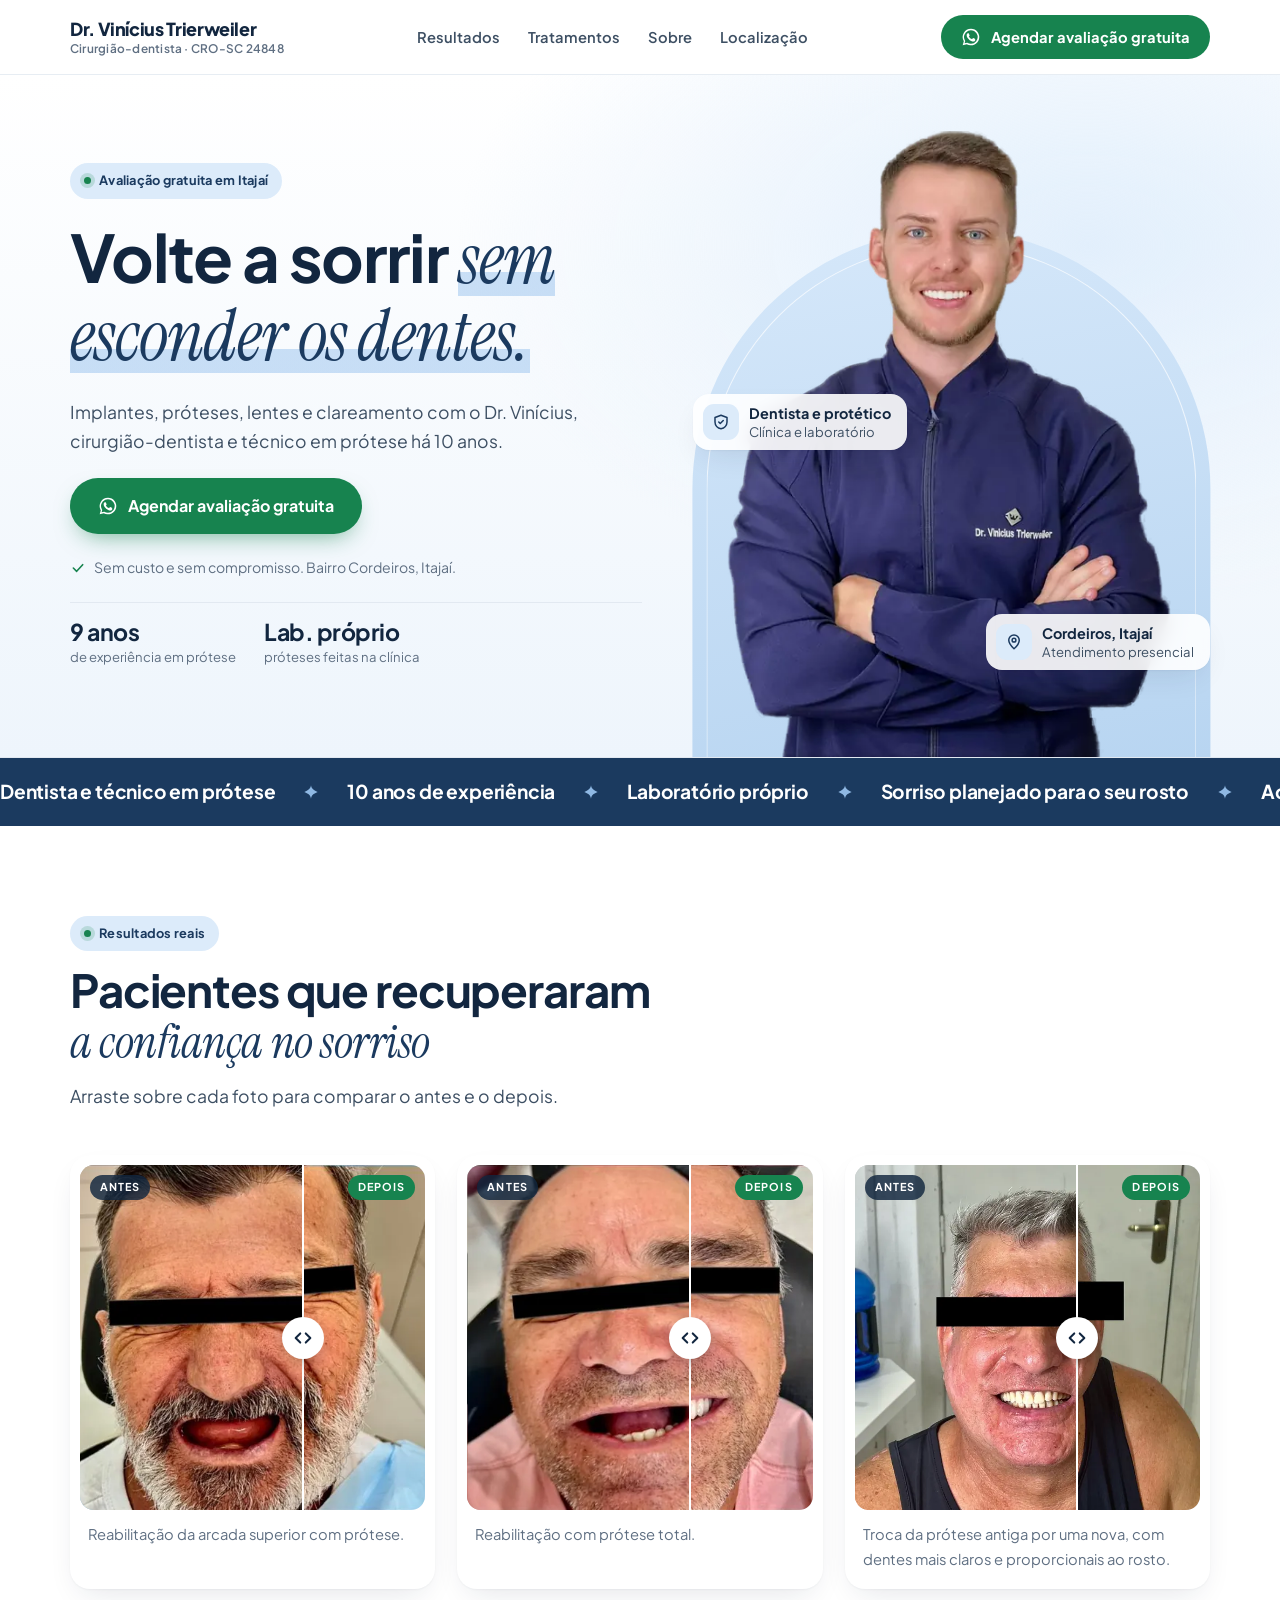
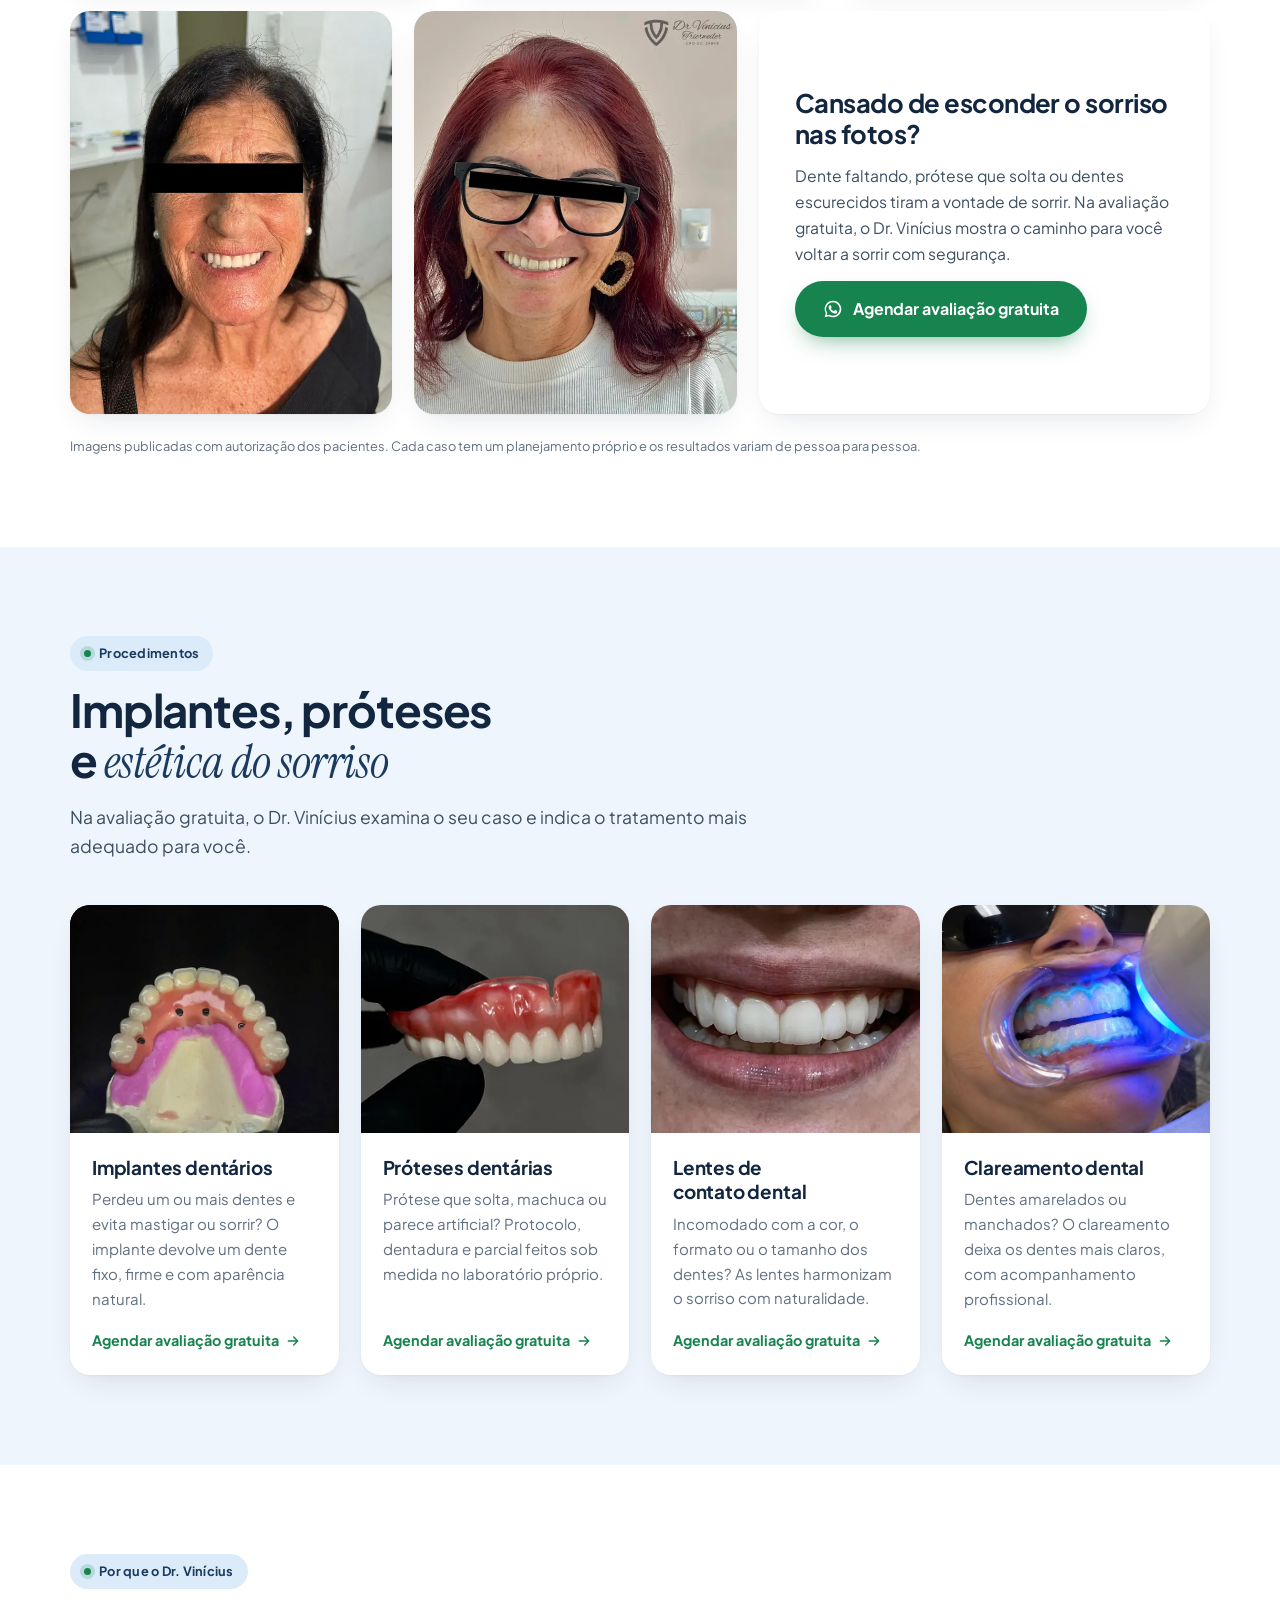
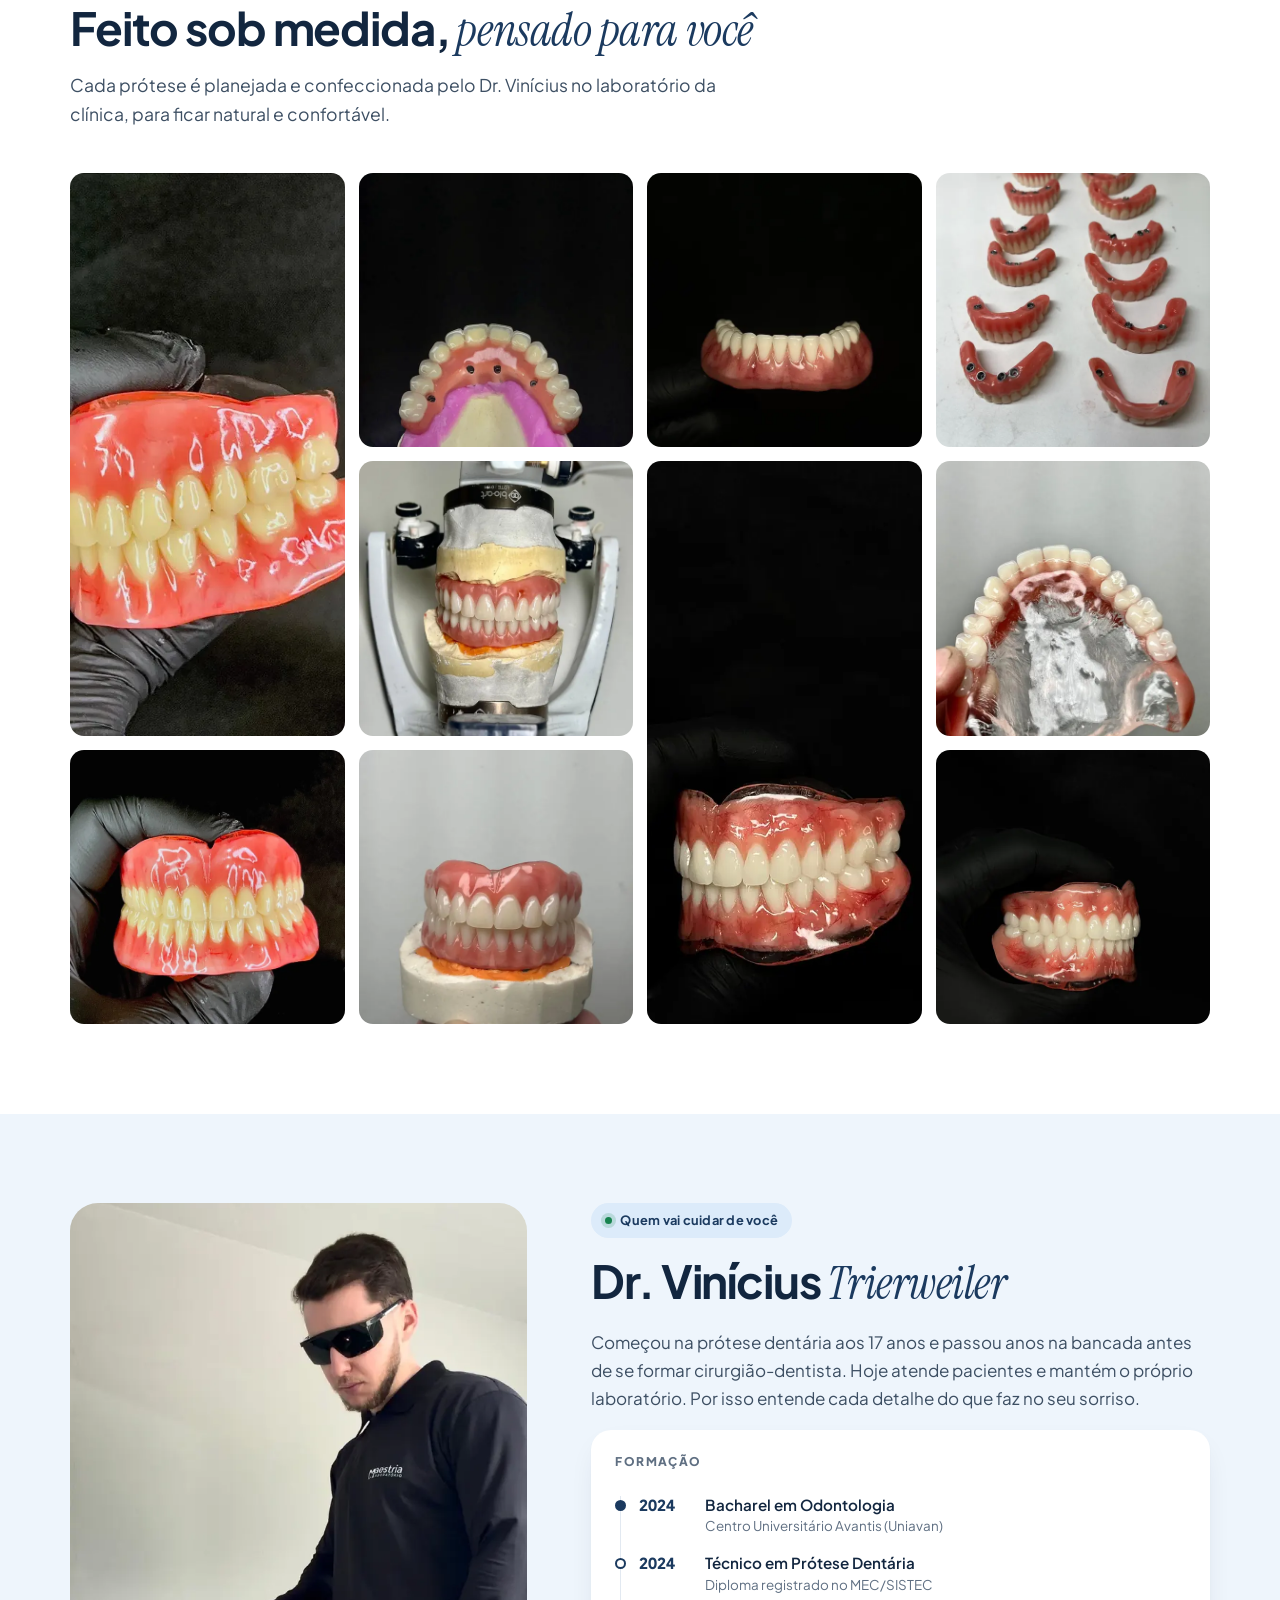
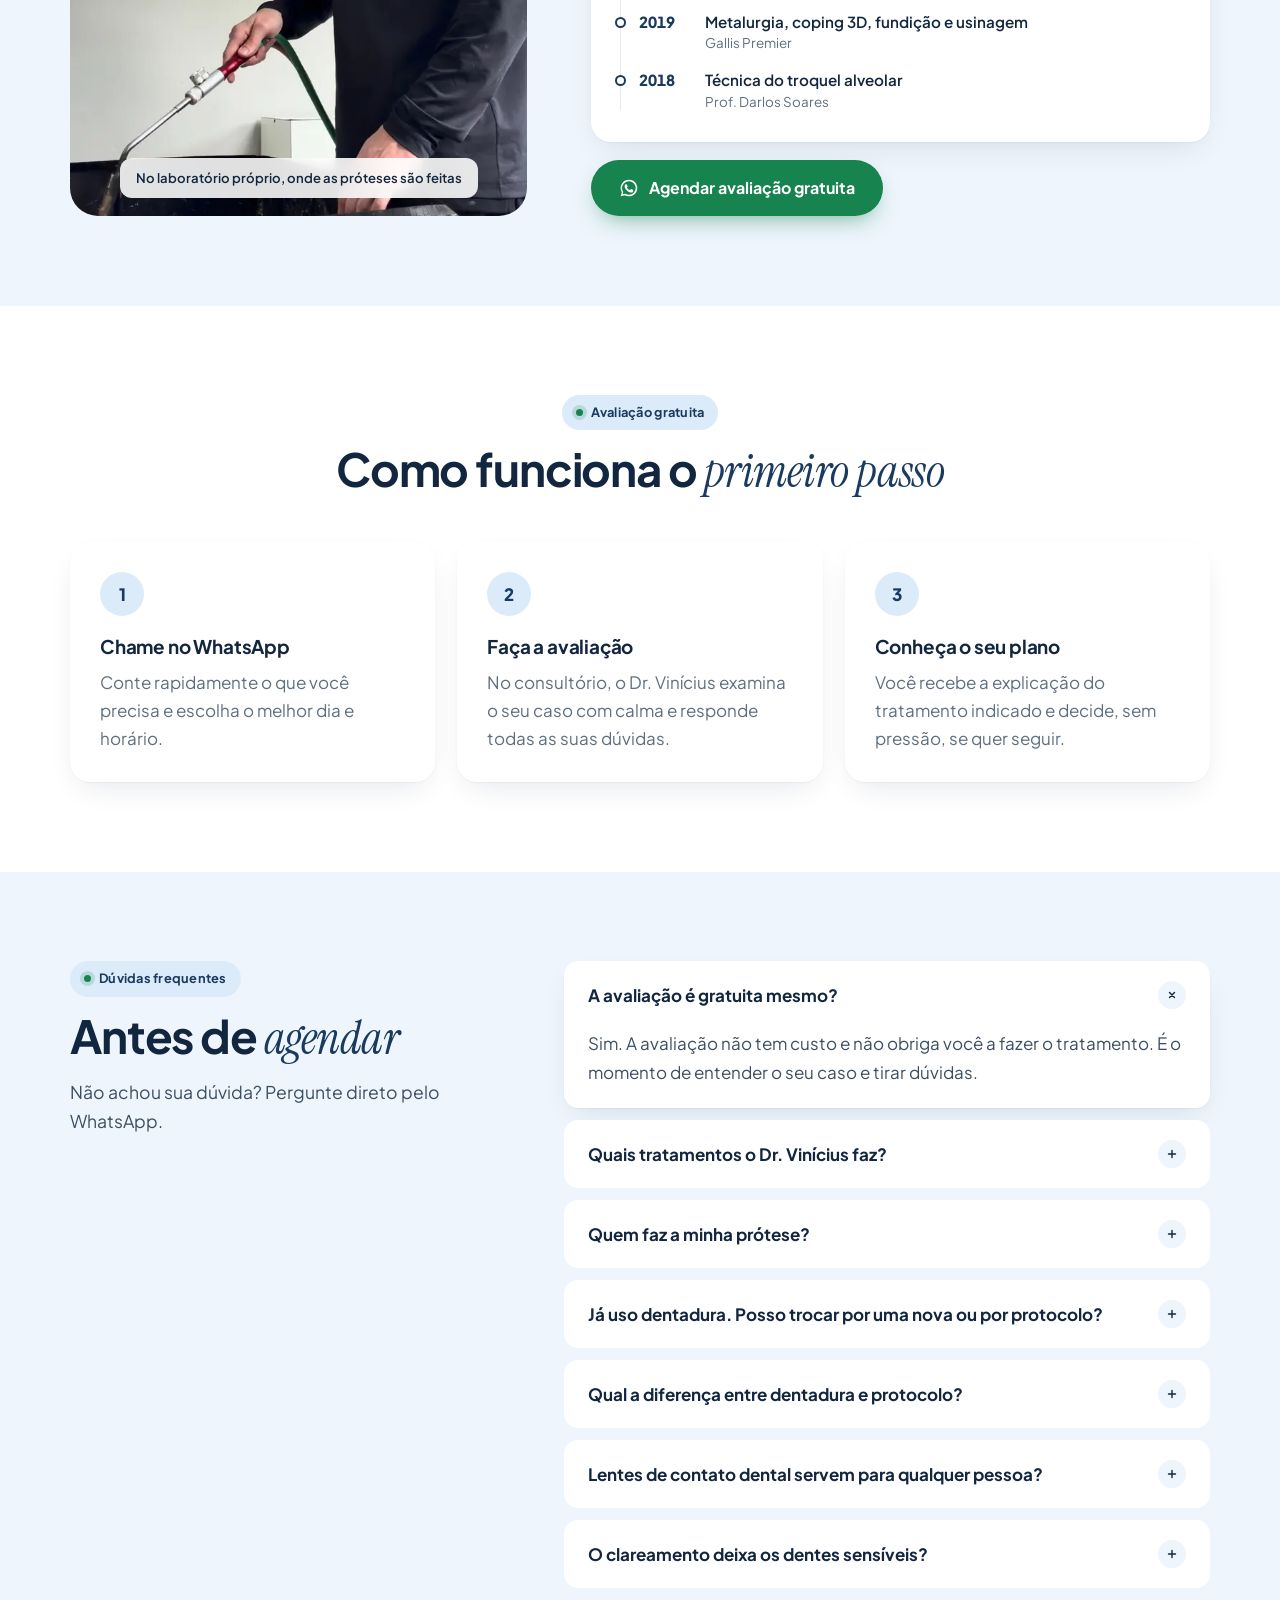
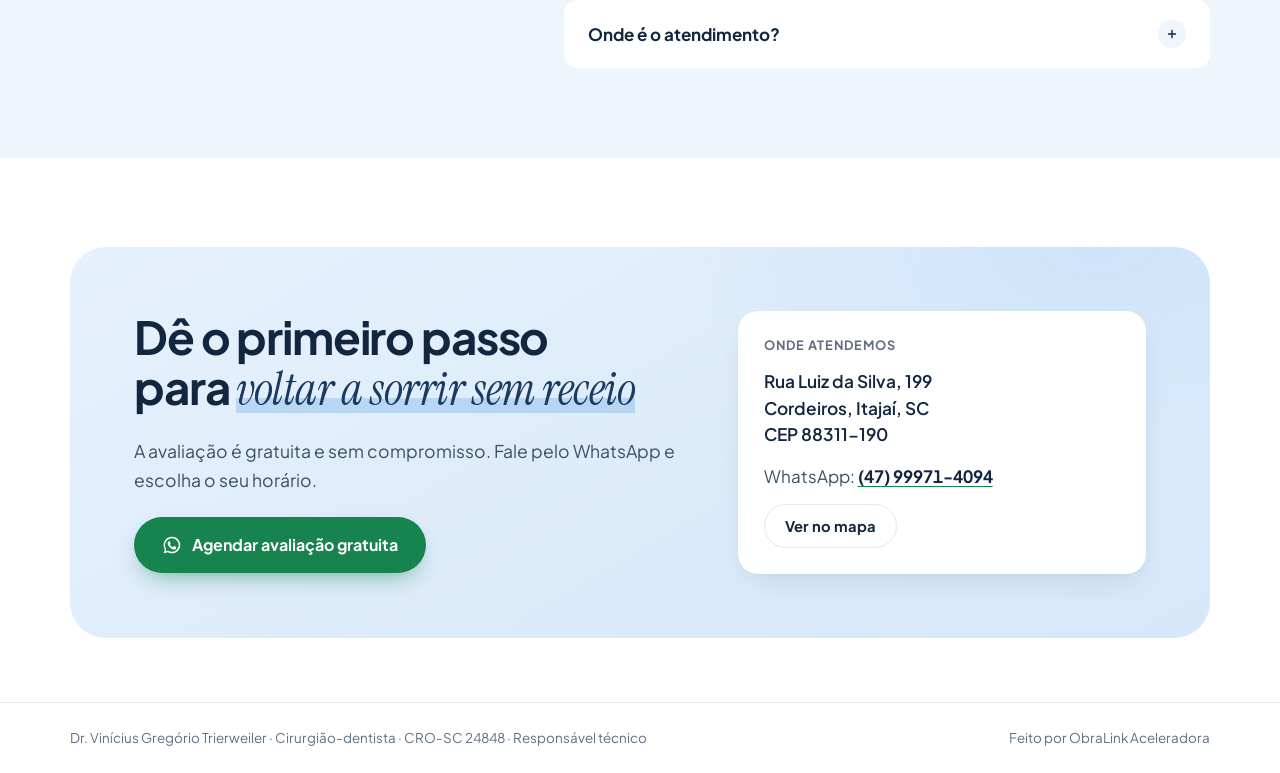
==== index.html @ 7691364b "Sobre: enquadramento da foto no laboratório mais fechado nele Co-Authored-By: Claude Opus 5.5 <norep" ====
<!doctype html>
<html lang="pt-BR">
<head>
<meta charset="utf-8">
<meta name="viewport" content="width=device-width, initial-scale=1, viewport-fit=cover">
<title>Implantes, Próteses e Lentes em Itajaí | Dr. Vinícius Trierweiler</title>
<meta name="description" content="Recupere a confiança no seu sorriso. Implantes, próteses, lentes de contato dental e clareamento em Itajaí, SC, com dentista e técnico em prótese há 10 anos. Avaliação gratuita.">
<meta name="theme-color" content="#ffffff">
<link rel="canonical" href="https://drviniciustrierweiler.com.br/">
<link rel="icon" href="favicon.ico" sizes="48x48"><link rel="icon" type="image/png" sizes="192x192" href="icon-192.png"><link rel="apple-touch-icon" href="apple-touch-icon.png"><link rel="manifest" href="site.webmanifest">
<meta property="og:type" content="website"><meta property="og:locale" content="pt_BR"><meta property="og:url" content="https://drviniciustrierweiler.com.br/"><meta property="og:site_name" content="Dr. Vinícius Trierweiler">
<meta name="twitter:card" content="summary_large_image">
<meta property="og:title" content="Implantes, Próteses e Lentes em Itajaí | Dr. Vinícius Trierweiler"><meta property="og:description" content="Recupere a confiança no seu sorriso. Implantes, próteses, lentes de contato dental e clareamento em Itajaí, SC, com dentista e técnico em prótese há 10 anos. Avaliação gratuita.">
<meta property="og:image" content="https://drviniciustrierweiler.com.br/img/og-337fc0cc.jpg"><meta property="og:image:width" content="1200"><meta property="og:image:height" content="630">
<link rel="preload" as="image" href="img/retrato-3886d746.webp" imagesrcset="img/retrato-m-aba9602d.webp 520w, img/retrato-3886d746.webp 780w" imagesizes="(max-width: 860px) 44vw, 470px" fetchpriority="high">
<link rel="preload" as="font" type="font/woff2" href="fonts/jakarta-13d1b429.woff2" crossorigin><link rel="preload" as="font" type="font/woff2" href="fonts/instrument-italic-8374bac4.woff2" crossorigin><style>@font-face{font-family:"Plus Jakarta Sans";src:url(fonts/jakarta-13d1b429.woff2) format("woff2");font-weight:200 800;font-style:normal;font-display:swap}@font-face{font-family:"Instrument Serif";src:url(fonts/instrument-italic-8374bac4.woff2) format("woff2");font-weight:400;font-style:italic;font-display:swap}</style>
<script type="application/ld+json">{"@context": "https://schema.org", "@type": "Dentist", "name": "Dr. Vinícius Trierweiler", "description": "Recupere a confiança no seu sorriso. Implantes, próteses, lentes de contato dental e clareamento em Itajaí, SC, com dentista e técnico em prótese há 10 anos. Avaliação gratuita.", "url": "https://drviniciustrierweiler.com.br/", "telephone": "+55 47 99971-4094", "image": "https://drviniciustrierweiler.com.br/img/og-337fc0cc.jpg", "address": {"@type": "PostalAddress", "streetAddress": "Rua Luiz da Silva, 199", "addressLocality": "Itajaí", "addressRegion": "SC", "postalCode": "88311-190", "addressCountry": "BR"}, "areaServed": "Itajaí, SC", "hasMap": "https://www.google.com/maps/search/?api=1&query=Rua+Luiz+da+Silva+199+Cordeiros+Itaja%C3%AD+SC", "medicalSpecialty": "Dentistry", "founder": {"@type": "Person", "name": "Vinícius Gregório Trierweiler", "jobTitle": "Cirurgião-dentista", "identifier": "CRO-SC 24848"}}</script>
<script type="application/ld+json">{"@context": "https://schema.org", "@type": "FAQPage", "mainEntity": [{"@type": "Question", "name": "A avaliação é gratuita mesmo?", "acceptedAnswer": {"@type": "Answer", "text": "Sim. A avaliação não tem custo e não obriga você a fazer o tratamento. É o momento de entender o seu caso e tirar dúvidas."}}, {"@type": "Question", "name": "Quais tratamentos o Dr. Vinícius faz?", "acceptedAnswer": {"@type": "Answer", "text": "Implantes dentários, próteses (protocolo, dentadura e parcial), lentes de contato dental e clareamento. Na avaliação, o Dr. Vinícius indica o melhor caminho para o seu caso."}}, {"@type": "Question", "name": "Quem faz a minha prótese?", "acceptedAnswer": {"@type": "Answer", "text": "O próprio Dr. Vinícius, no laboratório da clínica. Quem atende você no consultório é quem confecciona e ajusta a peça."}}, {"@type": "Question", "name": "Já uso dentadura. Posso trocar por uma nova ou por protocolo?", "acceptedAnswer": {"@type": "Answer", "text": "Na maioria dos casos, sim. Na avaliação, o Dr. Vinícius verifica a sua situação e explica as opções possíveis para você."}}, {"@type": "Question", "name": "Qual a diferença entre dentadura e protocolo?", "acceptedAnswer": {"@type": "Answer", "text": "A dentadura (prótese total) é removível e apoiada na gengiva. O protocolo é fixo, parafusado sobre implantes, e não sai da boca. A indicação depende de cada caso."}}, {"@type": "Question", "name": "Lentes de contato dental servem para qualquer pessoa?", "acceptedAnswer": {"@type": "Answer", "text": "Não. A indicação depende da saúde dos dentes e da gengiva e do resultado que você busca. Na avaliação, o Dr. Vinícius explica se as lentes são indicadas para você."}}, {"@type": "Question", "name": "O clareamento deixa os dentes sensíveis?", "acceptedAnswer": {"@type": "Answer", "text": "Algumas pessoas sentem uma sensibilidade passageira durante o tratamento. Por isso o clareamento é feito com acompanhamento profissional, ajustado ao seu caso."}}, {"@type": "Question", "name": "Onde é o atendimento?", "acceptedAnswer": {"@type": "Answer", "text": "Rua Luiz da Silva, 199, bairro Cordeiros, Itajaí, Santa Catarina. Ver no mapa"}}]}</script>

<style>:root{--ink:#12263f;--text:#3d4f63;--muted:#5f6f82;--bg:#ffffff;--mist:#eef5fc;--sky:#dcebfa;--line:#e2e9f1;--navy:#1b3a5f;--cta:#17834f;--cta-hover:#126b40;--cta-glow:23,131,79;--font-head:"Plus Jakarta Sans","Segoe UI",system-ui,-apple-system,sans-serif;--font-accent:"Instrument Serif","Iowan Old Style",Georgia,serif;--r-lg:28px;--r:20px;--r-sm:14px;--shadow:0 1px 2px rgba(18,38,63,.04),0 12px 32px -12px rgba(18,38,63,.14);--wrap:1180px;--space-section:clamp(56px,7vw,96px);--space-head:clamp(28px,3.5vw,44px);--gap:clamp(14px,1.8vw,22px);color-scheme:light}*,*::before,*::after{box-sizing:border-box}html{scroll-behavior:smooth;scroll-padding-top:90px;-webkit-text-size-adjust:100%}body{margin:0;background:var(--bg);color:var(--text);font:400 17px/1.65 var(--font-head);-webkit-font-smoothing:antialiased}img{max-width:100%;height:auto;display:block}a{color:inherit}.wrap{max-width:var(--wrap);margin:0 auto;padding-left:max(20px,env(safe-area-inset-left,0px));padding-right:max(20px,env(safe-area-inset-right,0px))}h1,h2,h3{font-family:var(--font-head);color:var(--ink);font-weight:700;line-height:1.1;letter-spacing:-.025em;text-wrap:balance;margin:0}h2{font-size:clamp(1.95rem,3.8vw,2.85rem)}h3{font-size:1.18rem;letter-spacing:-.01em;line-height:1.3}.serif{font-family:var(--font-accent);font-weight:400;font-style:italic;letter-spacing:-.01em;color:var(--navy)}p{margin:0}.pill{display:inline-flex;align-items:center;gap:8px;width:max-content;max-width:100%;padding:7px 14px;border-radius:999px;background:var(--sky);color:var(--navy);font-size:.8rem;font-weight:700;letter-spacing:.02em}.pill::before{content:"";width:7px;height:7px;border-radius:50%;background:var(--cta);box-shadow:0 0 0 4px rgba(var(--cta-glow),.18);flex:none}.lead{font-size:1.1rem;max-width:58ch}section{padding-block:var(--space-section)}.mist{background:var(--mist)}.sec-head{display:grid;gap:14px;margin-bottom:var(--space-head);max-width:700px}.sec-head.center{margin-inline:auto;text-align:center;justify-items:center}.sr-only{position:absolute;width:1px;height:1px;overflow:hidden;clip:rect(0 0 0 0);white-space:nowrap}.skip{position:absolute;left:12px;top:-60px;z-index:100;background:var(--ink);color:#fff;padding:10px 16px;border-radius:10px;font-weight:700;text-decoration:none}.skip:focus{top:12px}.mark{background-image:linear-gradient(transparent 64%,rgba(120,175,232,.38) 64%,rgba(120,175,232,.38) 90%,transparent 90%);background-repeat:no-repeat;background-size:100% 100%;-webkit-box-decoration-break:clone;box-decoration-break:clone;transition:background-size 1.2s cubic-bezier(.65,0,.35,1) .25s}.js .mark:not(.on){background-size:0% 100%}@keyframes rise{from{transform:translateY(26px)}to{transform:none}}@supports (animation-timeline: view()){@media (prefers-reduced-motion:no-preference){.sec-head,.cases,.smiles,.treat,.gallery,.about-photo,.about-copy,.steps,.faq,.final-card{animation:rise linear both;animation-timeline:view();animation-range:entry 0% entry 30%}}}.btn{display:inline-flex;align-items:center;justify-content:center;gap:10px;min-height:56px;padding:0 28px;border-radius:999px;background:var(--cta);color:#fff;font:700 1rem/1 var(--font-head);text-decoration:none;white-space:nowrap;border:0;cursor:pointer;box-shadow:0 10px 24px -10px rgba(var(--cta-glow),.65);transition:background .2s,transform .2s,box-shadow .2s}.btn:hover{background:var(--cta-hover);transform:translateY(-2px);box-shadow:0 14px 28px -10px rgba(var(--cta-glow),.7)}.btn:active{transform:translateY(0)}.btn:focus-visible,.btn-line:focus-visible,summary:focus-visible,.ba input:focus-visible+.ba-handle,.nav a:focus-visible,.brand:focus-visible{outline:3px solid var(--navy);outline-offset:3px}.btn svg{width:20px;height:20px;flex:none}.btn-sm{min-height:44px;padding:0 20px;font-size:.92rem;box-shadow:none}.btn-line{display:inline-flex;align-items:center;gap:8px;min-height:44px;padding:0 20px;border-radius:999px;border:1px solid var(--line);background:#fff;color:var(--ink);font-weight:700;font-size:.92rem;text-decoration:none}.btn-line:hover{border-color:var(--navy)}.micro{font-size:.88rem;color:var(--muted);display:flex;align-items:center;gap:8px}.micro svg{width:16px;height:16px;color:var(--cta);flex:none}body::before{content:"";position:fixed;inset:0 0 auto;height:env(safe-area-inset-top,0px);z-index:60;background:rgba(255,255,255,.9)}.top{position:sticky;top:env(safe-area-inset-top,0px);z-index:50;background:rgba(255,255,255,.82);backdrop-filter:saturate(1.4) blur(14px);-webkit-backdrop-filter:saturate(1.4) blur(14px);border-bottom:1px solid rgba(226,233,241,.8)}.top .wrap{display:flex;align-items:center;justify-content:space-between;gap:16px;min-height:74px}.brand{display:grid;gap:2px;text-decoration:none;line-height:1.15;border-radius:6px}.brand-name{font-weight:800;font-size:1.12rem;color:var(--ink);letter-spacing:-.02em}.brand-sub{font-size:.74rem;font-weight:600;color:var(--muted);letter-spacing:.02em}.nav{display:flex;gap:28px;font-size:.92rem;font-weight:600;color:var(--text)}.nav a{text-decoration:none;border-radius:6px}.nav a:hover{color:var(--ink)}.hero{position:relative;overflow:hidden;padding-block:clamp(32px,5vw,56px) 0;border-bottom:1px solid var(--line);background:radial-gradient(900px 520px at 85% 25%,#e2effc 0%,rgba(226,239,252,0) 70%),linear-gradient(180deg,#ffffff 0%,#eef5fc 100%)}.hero .wrap{display:grid;grid-template-columns:1.05fr .95fr;gap:clamp(24px,4vw,56px);align-items:end}.hero-copy{display:grid;gap:var(--gap);align-content:center;padding-bottom:var(--space-section);min-width:0}.hero h1{font-size:clamp(2.5rem,5.2vw,4.1rem)}.hero h1 .serif{font-size:1.08em}.hero-ctas{display:flex;flex-wrap:wrap;gap:12px;align-items:center}.hero-trust{display:flex;flex-wrap:wrap;gap:10px 28px;border-top:1px solid var(--line)}.hero-trust div{display:grid;gap:2px;padding-top:16px}.hero-trust b{font-size:1.45rem;color:var(--ink);letter-spacing:-.02em;line-height:1.1;font-variant-numeric:tabular-nums}.hero-trust span{font-size:.82rem;color:var(--muted)}.hero-trust b span{font-size:inherit;color:inherit}.hero-visual{position:relative;align-self:end;display:grid;justify-items:center;min-width:0}.hero-visual .arch{position:absolute;bottom:0;left:50%;transform:translateX(-50%);width:min(100%,540px);aspect-ratio:1/1.02;border-radius:999px 999px 0 0;background:linear-gradient(170deg,#d6e8fa 0%,#b8d5f1 100%)}.hero-visual .arch::after{content:"";position:absolute;inset:14px 14px 0;border-radius:inherit;border:1px solid rgba(255,255,255,.7);border-bottom:0}.hero-visual img{position:relative;width:min(92%,470px);height:auto}.badge{position:absolute;z-index:2;display:flex;align-items:center;gap:10px;padding:10px 16px 10px 10px;border-radius:16px;background:rgba(255,255,255,.9);backdrop-filter:blur(10px);-webkit-backdrop-filter:blur(10px);box-shadow:var(--shadow);font-size:.82rem;line-height:1.3;color:var(--text)}.badge b{display:block;color:var(--ink);font-size:.9rem}.badge i{display:grid;place-items:center;width:36px;height:36px;border-radius:11px;background:var(--sky);color:var(--navy);flex:none}.badge i svg{width:18px;height:18px}.badge.b1{left:0;top:42%}.badge.b2{right:0;bottom:14%}.ticker{background:var(--navy);color:#fff;overflow:hidden;padding-block:18px}.ticker-track{display:flex;width:max-content;animation:ticker 38s linear infinite}.ticker:hover .ticker-track{animation-play-state:paused}.ticker-row{display:flex;align-items:center;gap:28px;padding-right:28px;flex:none}.ticker-row span{font-weight:700;font-size:clamp(1rem,1.6vw,1.2rem);letter-spacing:-.01em;white-space:nowrap}.ticker-row svg{width:16px;height:16px;color:#8fb8e3;flex:none}@keyframes ticker{to{transform:translateX(-50%)}}.cases{display:grid;grid-template-columns:repeat(3,minmax(0,1fr));gap:var(--gap)}.case{background:#fff;border-radius:var(--r);padding:10px;box-shadow:var(--shadow);display:grid;gap:12px;align-content:start}.case p{font-size:.92rem;color:var(--muted);padding:0 8px 8px}.ba{position:relative;border-radius:var(--r-sm);overflow:hidden;aspect-ratio:1;background:var(--mist);touch-action:pan-y;cursor:ew-resize;-webkit-user-select:none;user-select:none;-webkit-touch-callout:none;--pos:50%}.ba img{position:absolute;inset:0;width:100%;height:100%;object-fit:cover;pointer-events:none;-webkit-user-drag:none}.ba .before{position:absolute;inset:0;clip-path:inset(0 calc(100% - var(--pos)) 0 0)}.ba input{position:absolute;inset:0;width:100%;height:100%;margin:0;opacity:0;z-index:3;pointer-events:none}.ba-handle{position:absolute;top:0;bottom:0;left:var(--pos);width:2px;margin-left:-1px;background:#fff;z-index:2;pointer-events:none}.ba-handle::after{content:"";position:absolute;top:50%;left:50%;width:42px;height:42px;transform:translate(-50%,-50%);border-radius:50%;background:#fff url("data:image/svg+xml,%3Csvg xmlns='http://www.w3.org/2000/svg' viewBox='0 0 24 24' fill='none' stroke='%2312263f' stroke-width='2.2' stroke-linecap='round' stroke-linejoin='round'%3E%3Cpath d='m9 7-5 5 5 5M15 7l5 5-5 5'/%3E%3C/svg%3E") center/22px no-repeat;box-shadow:0 4px 14px rgba(0,0,0,.25);transition:transform .15s}.ba.dragging .ba-handle::after{transform:translate(-50%,-50%) scale(1.12)}.tag{position:absolute;top:10px;z-index:2;background:rgba(18,38,63,.82);color:#fff;font:700 .68rem/1 var(--font-head);letter-spacing:.1em;text-transform:uppercase;padding:7px 10px;border-radius:999px;pointer-events:none}.tag.l{left:10px}.tag.r{right:10px;background:var(--cta)}.smiles{display:grid;grid-template-columns:1fr 1fr 1.4fr;gap:var(--gap);margin-top:var(--gap)}.smiles figure{margin:0;border-radius:var(--r);overflow:hidden;box-shadow:var(--shadow);aspect-ratio:4/5}.smiles img{width:100%;height:100%;object-fit:cover}.smiles .note{background:#fff;color:var(--text);box-shadow:var(--shadow);border-radius:var(--r);padding:clamp(22px,3vw,36px);display:grid;gap:14px;align-content:center;justify-items:start}.smiles .note b{color:var(--ink);font-size:clamp(1.3rem,2vw,1.6rem);line-height:1.2;letter-spacing:-.02em}.smiles .note p{font-size:.98rem;color:var(--text)}.disclaimer{margin-top:var(--gap);font-size:.8rem;color:var(--muted)}.swipe-hint,.dots{display:none}.treat{display:grid;grid-template-columns:repeat(4,minmax(0,1fr));gap:var(--gap)}.t-card{background:#fff;border-radius:var(--r);overflow:hidden;box-shadow:var(--shadow);display:grid;grid-template-rows:auto 1fr}.t-card img{width:100%;aspect-ratio:4/3.4;object-fit:cover;background:#0b0f15}.t-card img.pos-bottom{object-position:center bottom}.t-card > div{padding:22px;display:flex;flex-direction:column;gap:8px;min-width:0}.t-card p{color:var(--muted);font-size:.94rem}.t-link{margin-top:auto;padding-top:10px;display:inline-flex;align-items:center;gap:6px;font-weight:700;font-size:.9rem;color:var(--cta);text-decoration:none}.t-link svg{width:16px;height:16px;flex:none;transition:transform .2s}.t-link:hover svg{transform:translateX(3px)}.t-link:focus-visible{outline:3px solid var(--navy);outline-offset:3px;border-radius:6px}.t-ph{aspect-ratio:4/3.4;display:flex;align-items:center;justify-content:center;color:var(--navy);background:radial-gradient(circle at 30% 25%,#ffffff 0%,rgba(255,255,255,0) 55%),linear-gradient(145deg,#e4f0fc 0%,#c7dcf2 100%)}.t-ph svg{width:72px;height:72px;opacity:.75}.gallery{display:grid;grid-template-columns:repeat(4,minmax(0,1fr));gap:14px}.gallery img{width:100%;aspect-ratio:1;object-fit:cover;border-radius:var(--r-sm);background:#0b0f15}.gallery img:nth-child(1),.gallery img:nth-child(6){grid-row:span 2;aspect-ratio:auto;height:100%}.about .wrap{display:grid;grid-template-columns:.85fr 1.15fr;gap:clamp(32px,5vw,72px);align-items:stretch}.about-photo{position:relative;border-radius:var(--r-lg);overflow:hidden;background:var(--mist);margin:0;min-height:420px}.about-photo img{position:absolute;inset:0;width:100%;height:100%;object-fit:cover;object-position:center 30%}.about-copy{display:grid;gap:18px;align-content:center;min-width:0}.creds-wrap{background:#fff;border-radius:var(--r);padding:22px 24px;box-shadow:var(--shadow)}.creds-title{font-size:.75rem;font-weight:800;letter-spacing:.12em;text-transform:uppercase;color:var(--muted);margin-bottom:14px}.creds{list-style:none;margin:0;padding:0;display:grid;gap:0;position:relative}.creds::before{content:"";position:absolute;left:5px;top:10px;bottom:10px;width:1px;background:var(--line)}.creds li{position:relative;display:grid;grid-template-columns:54px 1fr;gap:12px;padding:9px 0 9px 24px;font-size:.95rem;color:var(--ink);font-weight:600;line-height:1.35}.creds li::before{content:"";position:absolute;left:0;top:14px;width:11px;height:11px;border-radius:50%;background:#fff;border:2px solid var(--navy)}.creds li:first-child::before{background:var(--navy)}.creds b{font-variant-numeric:tabular-nums;color:var(--navy);font-weight:800}.creds small{display:block;font-size:.84rem;font-weight:400;color:var(--muted);margin-top:2px}.about-copy .btn{justify-self:start}.about-photo figcaption{position:absolute;left:50%;bottom:18px;transform:translateX(-50%);width:max-content;max-width:calc(100% - 36px);text-align:center;padding:9px 16px;border-radius:12px;background:rgba(255,255,255,.88);backdrop-filter:blur(8px);-webkit-backdrop-filter:blur(8px);font-size:.82rem;font-weight:600;color:var(--ink)}.steps{display:grid;grid-template-columns:repeat(3,minmax(0,1fr));gap:var(--gap);counter-reset:s}.step{background:#fff;border-radius:var(--r);padding:30px;box-shadow:var(--shadow);display:grid;gap:10px;align-content:start}.step::before{counter-increment:s;content:counter(s);display:grid;place-items:center;width:44px;height:44px;border-radius:50%;background:var(--sky);color:var(--navy);font-weight:800;margin-bottom:8px}.step p{color:var(--muted)}.faq-wrap{display:grid;grid-template-columns:.8fr 1.2fr;gap:clamp(28px,5vw,72px);align-items:start}.faq-wrap .sec-head{margin-bottom:0}.faq{display:grid;gap:12px}.faq details{background:var(--mist);border-radius:var(--r-sm);padding:0 24px;transition:background .2s}.mist .faq details:not([open]){background:#fff}.faq details[open]{background:#fff;box-shadow:var(--shadow)}.faq summary{cursor:pointer;list-style:none;padding:20px 0;font-weight:700;color:var(--ink);display:flex;justify-content:space-between;align-items:center;gap:16px;border-radius:8px}.faq summary::-webkit-details-marker{display:none}.faq summary::after{content:"";flex:none;width:28px;height:28px;border-radius:50%;background:var(--mist) url("data:image/svg+xml,%3Csvg xmlns='http://www.w3.org/2000/svg' viewBox='0 0 24 24' fill='none' stroke='%2312263f' stroke-width='2.4' stroke-linecap='round'%3E%3Cpath d='M12 6v12M6 12h12'/%3E%3C/svg%3E") center/14px no-repeat;transition:transform .2s}.faq details[open] summary::after{transform:rotate(45deg)}.faq details p{padding:0 0 22px;color:var(--text)}.faq details p a{color:var(--cta);font-weight:700}#contato{padding-bottom:clamp(40px,5vw,72px)}.final-card{position:relative;overflow:hidden;border-radius:clamp(24px,3vw,36px);padding:clamp(28px,5vw,64px);background:radial-gradient(600px 320px at 90% 0%,#cfe4fa 0%,rgba(207,228,250,0) 70%),linear-gradient(150deg,#e6f1fc 0%,#d5e7f9 100%);color:var(--text);display:grid;grid-template-columns:1.15fr .85fr;gap:clamp(28px,4vw,56px);align-items:center}.final-card h2{color:var(--ink)}.final-copy{display:grid;gap:var(--gap);min-width:0}.place{background:#fff;color:var(--text);border-radius:var(--r);padding:26px;box-shadow:var(--shadow);display:grid;gap:14px}.place h3{font-size:.8rem;color:var(--muted);font-weight:700;letter-spacing:.08em;text-transform:uppercase}.place address{font-style:normal;font-size:1.08rem;line-height:1.55;color:var(--ink);font-weight:600}.place .row{display:flex;flex-wrap:wrap;gap:10px}.phone{font-variant-numeric:tabular-nums;font-weight:700;color:var(--ink);text-decoration:underline;text-decoration-color:var(--cta);text-underline-offset:3px}footer{border-top:1px solid var(--line);padding-block:24px;font-size:.84rem;color:var(--muted)}footer .wrap{display:flex;flex-wrap:wrap;justify-content:space-between;gap:10px}.float{display:none}@media (max-width:1100px){.nav{gap:20px}}@media (max-width:1000px){.nav{display:none}}@media (max-width:940px){.smiles{grid-template-columns:1fr 1fr}.smiles .note{grid-column:1/-1}.smiles figure{aspect-ratio:1}}@media (min-width:561px) and (max-width:1100px){.treat{grid-template-columns:repeat(2,minmax(0,1fr))}.t-card{grid-template-columns:minmax(0,200px) 1fr;grid-template-rows:auto}.t-card img,.t-ph{aspect-ratio:auto;width:100%;height:100%;min-height:200px}}@media (max-width:860px){.hero .wrap,.about .wrap,.final-card,.faq-wrap{grid-template-columns:1fr}.hero-copy{padding-bottom:0}.hero-visual{margin-top:8px}.hero-visual img{width:min(84%,380px)}.badge.b1{top:auto;bottom:36%}.badge.b2{bottom:10%}.steps{grid-template-columns:1fr}.step{grid-template-columns:44px 1fr;column-gap:16px;row-gap:4px;padding:20px}.step::before{grid-row:span 2;margin:0}.about-photo{min-height:0;aspect-ratio:1}.about-photo img{position:static;object-position:70% 22%}.gallery{grid-template-columns:repeat(3,minmax(0,1fr));gap:12px}.gallery .desk-only{display:none}.gallery img:nth-child(1),.gallery img:nth-child(6){grid-row:auto;aspect-ratio:1;height:auto}}@media (min-width:561px) and (max-width:860px){.treat{grid-template-columns:1fr}.hero-ctas .btn{min-width:320px}}@media (max-width:560px){body{font-size:16px}.brand-name{font-size:1rem}.top .wrap{min-height:64px}.top .btn-sm{display:none}.hero-copy .micro,.disclaimer{display:none}.hero-ctas .btn,.about-copy .btn,.smiles .note .btn{width:100%}.cases{grid-template-columns:1fr}.badge{font-size:.74rem;padding:8px 12px 8px 8px}.badge i{width:30px;height:30px}.swipe-hint{display:flex;align-items:center;gap:8px;margin-top:-4px;font-size:.82rem;font-weight:600;color:var(--navy)}.swipe-hint::before{content:"";width:28px;height:2px;border-radius:2px;background:var(--navy);opacity:.4}.treat,.gallery{display:flex;gap:12px;overflow-x:auto;scroll-snap-type:x mandatory;-webkit-overflow-scrolling:touch;scrollbar-width:none;overscroll-behavior-x:contain}.treat::-webkit-scrollbar,.gallery::-webkit-scrollbar{display:none}.treat{padding:4px 2px 18px;margin:-4px -2px 0}.t-card{flex:none;width:80%;max-width:80%;scroll-snap-align:start}.t-card img,.t-ph{aspect-ratio:16/11}.gallery img{flex:none;width:100%;max-width:100%;scroll-snap-align:start;scroll-snap-stop:always}.dots{display:flex;justify-content:center;gap:8px;margin-top:14px}.dots i{width:7px;height:7px;border-radius:99px;background:#c5d3e2;transition:width .3s,background .3s}.dots i.on{width:22px;background:var(--navy)}footer{padding-bottom:calc(24px + 76px)}.float{display:inline-flex;isolation:isolate;position:fixed;z-index:40;left:calc(12px + env(safe-area-inset-left,0px));right:calc(12px + env(safe-area-inset-right,0px));bottom:calc(12px + env(safe-area-inset-bottom,0px));min-height:52px;overflow:hidden;box-shadow:0 0 0 8px rgba(255,255,255,.85),0 12px 28px -8px rgba(18,38,63,.35);transition:transform .35s cubic-bezier(.2,.8,.2,1),opacity .35s,background .2s}.float:hover{transform:none}.js .float{transform:translateY(calc(100% + 40px));opacity:0;pointer-events:none}.js.show-bar .float{transform:none;opacity:1;pointer-events:auto}.float::after{content:"";position:absolute;inset:0 auto 0 -60%;width:45%;z-index:1;background:linear-gradient(100deg,rgba(255,255,255,0),rgba(255,255,255,.45),rgba(255,255,255,0));transform:skewX(-18deg)}.show-bar .float::after{animation:shine 1.1s ease-out .35s 1 both}@keyframes shine{to{left:130%}}}@media (prefers-reduced-motion:reduce){html{scroll-behavior:auto}.mark,.btn,.float,.faq summary::after,.ba-handle::after{transition:none}.ticker-track,.show-bar .float::after{animation:none}.ticker{overflow-x:auto}}</style>
</head>
<body>

<script>document.documentElement.classList.add("js")</script>
<a class="skip" href="#inicio">Pular para o conteúdo</a>
<header class="top">
  <div class="wrap">
    <a class="brand" href="#inicio"><span class="brand-name">Dr. Vinícius Trierweiler</span><span class="brand-sub">Cirurgião-dentista · CRO-SC 24848</span></a>
    <nav class="nav" aria-label="Seções">
      <a href="#resultados">Resultados</a>
      <a href="#tratamentos">Tratamentos</a>
      <a href="#sobre">Sobre</a>
      <a href="#contato">Localização</a>
    </nav>
    <a class="btn btn-sm" href="https://wa.me/5547999714094?text=Ol%C3%A1%2C%20vim%20pelo%20site%20e%20gostaria%20de%20agendar%20minha%20avalia%C3%A7%C3%A3o%20gratuita." target="_blank" rel="noopener" data-wa="topo"><svg viewBox="0 0 24 24" fill="currentColor" aria-hidden="true"><path d="M12 2a10 10 0 0 0-8.6 15.1L2 22l5-1.3A10 10 0 1 0 12 2Zm0 18.2c-1.6 0-3.1-.4-4.4-1.2l-.3-.2-3 .8.8-2.9-.2-.3A8.2 8.2 0 1 1 12 20.2Zm4.5-6.1c-.2-.1-1.5-.7-1.7-.8-.2-.1-.4-.1-.6.1l-.8 1c-.1.2-.3.2-.5.1a6.7 6.7 0 0 1-3.3-2.9c-.3-.4.2-.4.7-1.4.1-.2 0-.3 0-.4l-.8-1.8c-.2-.5-.4-.4-.6-.4h-.5c-.2 0-.5.1-.7.3-.2.3-.9.9-.9 2.2s.9 2.5 1 2.7c.1.2 1.8 2.8 4.4 3.9 1.6.7 2.3.8 3.1.6.5-.1 1.5-.6 1.7-1.2.2-.6.2-1.1.2-1.2-.1-.1-.3-.2-.5-.3Z"/></svg><span>Agendar avaliação gratuita</span></a>
  </div>
</header>

<main id="inicio">
<section class="hero">
  <div class="wrap">
    <div class="hero-copy">
      <span class="pill" id="h-pill">Avaliação gratuita em Itajaí</span>
      <h1 id="h-title">Volte a sorrir <span class="serif mark">sem esconder os dentes.</span></h1>
      <p class="lead" id="h-lead">Implantes, próteses, lentes e clareamento com o Dr. Vinícius, cirurgião-dentista e técnico em prótese há 10 anos.</p>
      <div class="hero-ctas">
        <a class="btn" href="https://wa.me/5547999714094?text=Ol%C3%A1%2C%20vim%20pelo%20site%20e%20gostaria%20de%20agendar%20minha%20avalia%C3%A7%C3%A3o%20gratuita." target="_blank" rel="noopener" data-wa="hero"><svg viewBox="0 0 24 24" fill="currentColor" aria-hidden="true"><path d="M12 2a10 10 0 0 0-8.6 15.1L2 22l5-1.3A10 10 0 1 0 12 2Zm0 18.2c-1.6 0-3.1-.4-4.4-1.2l-.3-.2-3 .8.8-2.9-.2-.3A8.2 8.2 0 1 1 12 20.2Zm4.5-6.1c-.2-.1-1.5-.7-1.7-.8-.2-.1-.4-.1-.6.1l-.8 1c-.1.2-.3.2-.5.1a6.7 6.7 0 0 1-3.3-2.9c-.3-.4.2-.4.7-1.4.1-.2 0-.3 0-.4l-.8-1.8c-.2-.5-.4-.4-.6-.4h-.5c-.2 0-.5.1-.7.3-.2.3-.9.9-.9 2.2s.9 2.5 1 2.7c.1.2 1.8 2.8 4.4 3.9 1.6.7 2.3.8 3.1.6.5-.1 1.5-.6 1.7-1.2.2-.6.2-1.1.2-1.2-.1-.1-.3-.2-.5-.3Z"/></svg>Agendar avaliação gratuita</a>
      </div>
      <p class="micro"><svg viewBox="0 0 24 24" fill="none" stroke="currentColor" stroke-width="2.4" stroke-linecap="round" stroke-linejoin="round" aria-hidden="true"><path d="m5 12 5 5 9-10"/></svg>Sem custo e sem compromisso. Bairro Cordeiros, Itajaí.</p>
      <div class="hero-trust">
        <div><b><span data-count="10">10</span> anos</b><span>de experiência em prótese</span></div>
        <div><b>Lab. próprio</b><span>próteses feitas na clínica</span></div>
      </div>
    </div>
    <div class="hero-visual">
      <span class="arch" aria-hidden="true"></span>
      <img src="img/retrato-3886d746.webp" alt="Dr. Vinícius Trierweiler, cirurgião-dentista, de jaleco azul-marinho e braços cruzados" width="780" height="1040" fetchpriority="high" srcset="img/retrato-m-aba9602d.webp 520w, img/retrato-3886d746.webp 780w" sizes="(max-width: 860px) 44vw, 470px">
      <div class="badge b1"><i><svg viewBox="0 0 24 24" fill="none" stroke="currentColor" stroke-width="2" stroke-linecap="round" stroke-linejoin="round" aria-hidden="true"><path d="M12 3 4 6v6c0 4.5 3.4 8.3 8 9 4.6-.7 8-4.5 8-9V6l-8-3Z"/><path d="m9 12 2 2 4-4"/></svg></i><span><b>Dentista e protético</b>Clínica e laboratório</span></div>
      <div class="badge b2"><i><svg viewBox="0 0 24 24" fill="none" stroke="currentColor" stroke-width="2" stroke-linecap="round" stroke-linejoin="round" aria-hidden="true"><path d="M12 21s-7-6.2-7-11.5a7 7 0 0 1 14 0C19 14.8 12 21 12 21Z"/><circle cx="12" cy="9.5" r="2.5"/></svg></i><span><b>Cordeiros, Itajaí</b>Atendimento presencial</span></div>
    </div>
  </div>
</section>

<div class="ticker" role="region" aria-label="Diferenciais">
  <p class="sr-only">Dentista e técnico em prótese · 10 anos de experiência · Laboratório próprio · Sorriso planejado para o seu rosto · Acompanhamento até o fim · Avaliação gratuita em Itajaí</p>
  <div class="ticker-track" aria-hidden="true"><div class="ticker-row"><span>Dentista e técnico em prótese</span><svg viewBox="0 0 24 24" aria-hidden="true"><path d="M12 2c.9 5 3.1 7.1 10 10-6.9 2.9-9.1 5-10 10-.9-5-3.1-7.1-10-10 6.9-2.9 9.1-5 10-10Z" fill="currentColor"/></svg><span>10 anos de experiência</span><svg viewBox="0 0 24 24" aria-hidden="true"><path d="M12 2c.9 5 3.1 7.1 10 10-6.9 2.9-9.1 5-10 10-.9-5-3.1-7.1-10-10 6.9-2.9 9.1-5 10-10Z" fill="currentColor"/></svg><span>Laboratório próprio</span><svg viewBox="0 0 24 24" aria-hidden="true"><path d="M12 2c.9 5 3.1 7.1 10 10-6.9 2.9-9.1 5-10 10-.9-5-3.1-7.1-10-10 6.9-2.9 9.1-5 10-10Z" fill="currentColor"/></svg><span>Sorriso planejado para o seu rosto</span><svg viewBox="0 0 24 24" aria-hidden="true"><path d="M12 2c.9 5 3.1 7.1 10 10-6.9 2.9-9.1 5-10 10-.9-5-3.1-7.1-10-10 6.9-2.9 9.1-5 10-10Z" fill="currentColor"/></svg><span>Acompanhamento até o fim</span><svg viewBox="0 0 24 24" aria-hidden="true"><path d="M12 2c.9 5 3.1 7.1 10 10-6.9 2.9-9.1 5-10 10-.9-5-3.1-7.1-10-10 6.9-2.9 9.1-5 10-10Z" fill="currentColor"/></svg><span>Avaliação gratuita em Itajaí</span><svg viewBox="0 0 24 24" aria-hidden="true"><path d="M12 2c.9 5 3.1 7.1 10 10-6.9 2.9-9.1 5-10 10-.9-5-3.1-7.1-10-10 6.9-2.9 9.1-5 10-10Z" fill="currentColor"/></svg></div><div class="ticker-row"><span>Dentista e técnico em prótese</span><svg viewBox="0 0 24 24" aria-hidden="true"><path d="M12 2c.9 5 3.1 7.1 10 10-6.9 2.9-9.1 5-10 10-.9-5-3.1-7.1-10-10 6.9-2.9 9.1-5 10-10Z" fill="currentColor"/></svg><span>10 anos de experiência</span><svg viewBox="0 0 24 24" aria-hidden="true"><path d="M12 2c.9 5 3.1 7.1 10 10-6.9 2.9-9.1 5-10 10-.9-5-3.1-7.1-10-10 6.9-2.9 9.1-5 10-10Z" fill="currentColor"/></svg><span>Laboratório próprio</span><svg viewBox="0 0 24 24" aria-hidden="true"><path d="M12 2c.9 5 3.1 7.1 10 10-6.9 2.9-9.1 5-10 10-.9-5-3.1-7.1-10-10 6.9-2.9 9.1-5 10-10Z" fill="currentColor"/></svg><span>Sorriso planejado para o seu rosto</span><svg viewBox="0 0 24 24" aria-hidden="true"><path d="M12 2c.9 5 3.1 7.1 10 10-6.9 2.9-9.1 5-10 10-.9-5-3.1-7.1-10-10 6.9-2.9 9.1-5 10-10Z" fill="currentColor"/></svg><span>Acompanhamento até o fim</span><svg viewBox="0 0 24 24" aria-hidden="true"><path d="M12 2c.9 5 3.1 7.1 10 10-6.9 2.9-9.1 5-10 10-.9-5-3.1-7.1-10-10 6.9-2.9 9.1-5 10-10Z" fill="currentColor"/></svg><span>Avaliação gratuita em Itajaí</span><svg viewBox="0 0 24 24" aria-hidden="true"><path d="M12 2c.9 5 3.1 7.1 10 10-6.9 2.9-9.1 5-10 10-.9-5-3.1-7.1-10-10 6.9-2.9 9.1-5 10-10Z" fill="currentColor"/></svg></div></div>
</div>

<section id="resultados">
  <div class="wrap">
    <div class="sec-head">
      <span class="pill">Resultados reais</span>
      <h2>Pacientes que recuperaram <span class="serif">a confiança no sorriso</span></h2>
      <p class="lead">Arraste sobre cada foto para comparar o antes e o depois.</p>
    </div>
    <div class="cases">
      <article class="case">
        <div class="ba">
          <img src="img/caso1-depois-cad5befb.webp" alt="Paciente depois, com a prótese superior instalada" width="532" height="473" loading="lazy" decoding="async">
          <div class="before"><img src="img/caso1-antes-998b561f.webp" alt="Paciente antes, sem os dentes superiores" width="532" height="473" loading="lazy" decoding="async"></div>
          <span class="tag l">Antes</span><span class="tag r">Depois</span>
          <input type="range" min="0" max="100" value="50" id="ba1" aria-label="Comparar antes e depois do caso 1">
          <span class="ba-handle"></span>
        </div>
        <p>Reabilitação da arcada superior com prótese.</p>
      </article>
      <article class="case">
        <div class="ba">
          <img src="img/caso2-depois-0b179f50.webp" alt="Paciente depois, com a prótese total instalada" width="532" height="473" loading="lazy" decoding="async">
          <div class="before"><img src="img/caso2-antes-57126435.webp" alt="Paciente antes, com perda de dentes" width="532" height="473" loading="lazy" decoding="async"></div>
          <span class="tag l">Antes</span><span class="tag r">Depois</span>
          <input type="range" min="0" max="100" value="50" id="ba2" aria-label="Comparar antes e depois do caso 2">
          <span class="ba-handle"></span>
        </div>
        <p>Reabilitação com prótese total.</p>
      </article>
      <article class="case">
        <div class="ba">
          <img src="img/caso4-depois-134c4e94.webp" alt="Paciente depois, com a prótese nova" width="640" height="853" loading="lazy" decoding="async">
          <div class="before"><img src="img/caso4-antes-7c0c7a8c.webp" alt="Paciente antes, com a prótese antiga" width="640" height="853" loading="lazy" decoding="async"></div>
          <span class="tag l">Antes</span><span class="tag r">Depois</span>
          <input type="range" min="0" max="100" value="50" id="ba3" aria-label="Comparar antes e depois do caso 3">
          <span class="ba-handle"></span>
        </div>
        <p>Troca da prótese antiga por uma nova, com dentes mais claros e proporcionais ao rosto.</p>
      </article>
    </div>
    <div class="smiles">
      <figure><img src="img/paciente-5-4baf84cb.webp" alt="Paciente sorrindo depois do tratamento" width="640" height="853" loading="lazy" decoding="async"></figure>
      <figure><img src="img/paciente-6-8acf4a69.webp" alt="Paciente sorrindo depois do tratamento" width="615" height="768" loading="lazy" decoding="async"></figure>
      <div class="note">
        <b>Cansado de esconder o sorriso nas fotos?</b>
        <p class="note-text">Dente faltando, prótese que solta ou dentes escurecidos tiram a vontade de sorrir. Na avaliação gratuita, o Dr. Vinícius mostra o caminho para você voltar a sorrir com segurança.</p>
        <a class="btn" href="https://wa.me/5547999714094?text=Ol%C3%A1%2C%20vim%20pelo%20site%20e%20gostaria%20de%20agendar%20minha%20avalia%C3%A7%C3%A3o%20gratuita." target="_blank" rel="noopener" data-wa="resultados"><svg viewBox="0 0 24 24" fill="currentColor" aria-hidden="true"><path d="M12 2a10 10 0 0 0-8.6 15.1L2 22l5-1.3A10 10 0 1 0 12 2Zm0 18.2c-1.6 0-3.1-.4-4.4-1.2l-.3-.2-3 .8.8-2.9-.2-.3A8.2 8.2 0 1 1 12 20.2Zm4.5-6.1c-.2-.1-1.5-.7-1.7-.8-.2-.1-.4-.1-.6.1l-.8 1c-.1.2-.3.2-.5.1a6.7 6.7 0 0 1-3.3-2.9c-.3-.4.2-.4.7-1.4.1-.2 0-.3 0-.4l-.8-1.8c-.2-.5-.4-.4-.6-.4h-.5c-.2 0-.5.1-.7.3-.2.3-.9.9-.9 2.2s.9 2.5 1 2.7c.1.2 1.8 2.8 4.4 3.9 1.6.7 2.3.8 3.1.6.5-.1 1.5-.6 1.7-1.2.2-.6.2-1.1.2-1.2-.1-.1-.3-.2-.5-.3Z"/></svg>Agendar avaliação gratuita</a>
      </div>
    </div>
    <p class="disclaimer">Imagens publicadas com autorização dos pacientes. Cada caso tem um planejamento próprio e os resultados variam de pessoa para pessoa.</p>
  </div>
</section>

<section class="mist" id="tratamentos">
  <div class="wrap">
    <div class="sec-head">
      <span class="pill">Procedimentos</span>
      <h2>Implantes, próteses e <span class="serif">estética do sorriso</span></h2>
      <p class="lead">Na avaliação gratuita, o Dr. Vinícius examina o seu caso e indica o tratamento mais adequado para você.</p>
      <p class="swipe-hint" aria-hidden="true">Arraste para o lado para ver mais</p>
    </div>
    <div class="treat">
      <article class="t-card" data-servico="implante"><img src="img/g1-c947e8c4.webp" alt="Prótese fixa sobre o modelo, com os pontos de encaixe dos implantes" width="576" height="768" class="pos-bottom" loading="lazy" decoding="async"><div><h3>Implantes dentários</h3><p>Perdeu um ou mais dentes e evita mastigar ou sorrir? O implante devolve um dente fixo, firme e com aparência natural.</p><a class="t-link" href="https://wa.me/5547999714094?text=Ol%C3%A1%2C%20vim%20pelo%20site%20e%20gostaria%20de%20agendar%20uma%20avalia%C3%A7%C3%A3o%20gratuita%20para%20implante." target="_blank" rel="noopener" data-wa="card-implante">Agendar avaliação gratuita<svg viewBox="0 0 24 24" fill="none" stroke="currentColor" stroke-width="2.2" stroke-linecap="round" stroke-linejoin="round" aria-hidden="true"><path d="M5 12h14M13 6l6 6-6 6"/></svg></a></div></article>
      <article class="t-card" data-servico="protese"><img src="img/protese-capa-3e0522c8.webp" alt="Prótese total superior com gengiva caracterizada, segurada com luva preta" width="640" height="544" loading="lazy" decoding="async"><div><h3>Próteses dentárias</h3><p>Prótese que solta, machuca ou parece artificial? Protocolo, dentadura e parcial feitos sob medida no laboratório próprio.</p><a class="t-link" href="https://wa.me/5547999714094?text=Ol%C3%A1%2C%20vim%20pelo%20site%20e%20gostaria%20de%20agendar%20uma%20avalia%C3%A7%C3%A3o%20gratuita%20para%20pr%C3%B3tese." target="_blank" rel="noopener" data-wa="card-protese">Agendar avaliação gratuita<svg viewBox="0 0 24 24" fill="none" stroke="currentColor" stroke-width="2.2" stroke-linecap="round" stroke-linejoin="round" aria-hidden="true"><path d="M5 12h14M13 6l6 6-6 6"/></svg></a></div></article>
      <article class="t-card" data-servico="lentes"><img src="img/lentes-d7cca3d1.webp" alt="Sorriso de paciente com lentes de contato dental" width="640" height="380" loading="lazy" decoding="async"><div><h3>Lentes de contato dental</h3><p>Incomodado com a cor, o formato ou o tamanho dos dentes? As lentes harmonizam o sorriso com naturalidade.</p><a class="t-link" href="https://wa.me/5547999714094?text=Ol%C3%A1%2C%20vim%20pelo%20site%20e%20gostaria%20de%20agendar%20uma%20avalia%C3%A7%C3%A3o%20gratuita%20para%20lentes%20de%20contato%20dental." target="_blank" rel="noopener" data-wa="card-lentes">Agendar avaliação gratuita<svg viewBox="0 0 24 24" fill="none" stroke="currentColor" stroke-width="2.2" stroke-linecap="round" stroke-linejoin="round" aria-hidden="true"><path d="M5 12h14M13 6l6 6-6 6"/></svg></a></div></article>
      <article class="t-card" data-servico="clareamento"><img src="img/clareamento-9232135c.webp" alt="Sessão de clareamento dental em consultório, com luz azul" width="640" height="544" loading="lazy" decoding="async"><div><h3>Clareamento dental</h3><p>Dentes amarelados ou manchados? O clareamento deixa os dentes mais claros, com acompanhamento profissional.</p><a class="t-link" href="https://wa.me/5547999714094?text=Ol%C3%A1%2C%20vim%20pelo%20site%20e%20gostaria%20de%20agendar%20uma%20avalia%C3%A7%C3%A3o%20gratuita%20para%20clareamento." target="_blank" rel="noopener" data-wa="card-clareamento">Agendar avaliação gratuita<svg viewBox="0 0 24 24" fill="none" stroke="currentColor" stroke-width="2.2" stroke-linecap="round" stroke-linejoin="round" aria-hidden="true"><path d="M5 12h14M13 6l6 6-6 6"/></svg></a></div></article>
    </div>
  </div>
</section>

<section id="diferencial">
  <div class="wrap">
    <div class="sec-head">
      <span class="pill">Por que o Dr. Vinícius</span>
      <h2>Feito sob medida, <span class="serif">pensado para você</span></h2>
      <p class="lead">Cada prótese é planejada e confeccionada pelo Dr. Vinícius no laboratório da clínica, para ficar natural e confortável.</p>
      <p class="swipe-hint" aria-hidden="true">Arraste para o lado para ver mais</p>
    </div>
    <div class="gallery">
      <img src="img/g3-590677f3.webp" alt="Prótese total vista de lado" width="615" height="768" class="desk-only" loading="lazy" decoding="async">
      <img src="img/g1-c947e8c4.webp" alt="Protocolo superior sobre o modelo de gesso" width="576" height="768" loading="lazy" decoding="async">
      <img src="img/g2-0777692d.webp" alt="Prótese inferior com gengiva caracterizada" width="576" height="768" loading="lazy" decoding="async">
      <img src="img/g8-11470cfd.webp" alt="Protocolos prontos para entrega" width="576" height="768" loading="lazy" decoding="async">
      <img src="img/g7-9c2a7d5a.webp" alt="Prótese montada no articulador" width="576" height="768" loading="lazy" decoding="async">
      <img src="img/hero-fe057a33.webp" alt="Prótese total superior e inferior com gengiva caracterizada" width="576" height="768" loading="lazy" decoding="async">
      <img src="img/g11-16414f3b.webp" alt="Prótese superior vista por dentro" width="576" height="768" loading="lazy" decoding="async">
      <img src="img/g4-da620167.webp" alt="Prótese total superior e inferior vista de frente" width="615" height="768" class="desk-only" loading="lazy" decoding="async">
      <img src="img/g5-7c7f2f39.webp" alt="Prótese total sobre a base de gesso" width="576" height="768" class="desk-only" loading="lazy" decoding="async">
      <img src="img/g12-bf22712d.webp" alt="Prótese total com gengiva caracterizada" width="576" height="768" class="desk-only" loading="lazy" decoding="async">
    </div>
  </div>
</section>

<section class="mist about" id="sobre">
  <div class="wrap">
    <figure class="about-photo"><img src="img/vinicius-lab-ae48b6bb.webp" alt="Dr. Vinícius trabalhando no laboratório de prótese" width="640" height="994" loading="lazy" decoding="async"><figcaption>No laboratório próprio, onde as próteses são feitas</figcaption></figure>
    <div class="about-copy">
      <span class="pill">Quem vai cuidar de você</span>
      <h2>Dr. Vinícius <span class="serif">Trierweiler</span></h2>
      <p>Começou na prótese dentária aos 17 anos e passou anos na bancada antes de se formar cirurgião-dentista. Hoje atende pacientes e mantém o próprio laboratório. Por isso entende cada detalhe do que faz no seu sorriso.</p>
      <div class="creds-wrap">
        <p class="creds-title">Formação</p>
        <ol class="creds">
          <li><b>2024</b><span>Bacharel em Odontologia <small>Centro Universitário Avantis (Uniavan)</small></span></li>
          <li><b>2024</b><span>Técnico em Prótese Dentária <small>Diploma registrado no MEC/SISTEC</small></span></li>
          <li><b>2019</b><span>Metalurgia, coping 3D, fundição e usinagem <small>Gallis Premier</small></span></li>
          <li><b>2018</b><span>Técnica do troquel alveolar <small>Prof. Darlos Soares</small></span></li>
        </ol>
      </div>
      <a class="btn" href="https://wa.me/5547999714094?text=Ol%C3%A1%2C%20vim%20pelo%20site%20e%20gostaria%20de%20agendar%20minha%20avalia%C3%A7%C3%A3o%20gratuita." target="_blank" rel="noopener" data-wa="sobre"><svg viewBox="0 0 24 24" fill="currentColor" aria-hidden="true"><path d="M12 2a10 10 0 0 0-8.6 15.1L2 22l5-1.3A10 10 0 1 0 12 2Zm0 18.2c-1.6 0-3.1-.4-4.4-1.2l-.3-.2-3 .8.8-2.9-.2-.3A8.2 8.2 0 1 1 12 20.2Zm4.5-6.1c-.2-.1-1.5-.7-1.7-.8-.2-.1-.4-.1-.6.1l-.8 1c-.1.2-.3.2-.5.1a6.7 6.7 0 0 1-3.3-2.9c-.3-.4.2-.4.7-1.4.1-.2 0-.3 0-.4l-.8-1.8c-.2-.5-.4-.4-.6-.4h-.5c-.2 0-.5.1-.7.3-.2.3-.9.9-.9 2.2s.9 2.5 1 2.7c.1.2 1.8 2.8 4.4 3.9 1.6.7 2.3.8 3.1.6.5-.1 1.5-.6 1.7-1.2.2-.6.2-1.1.2-1.2-.1-.1-.3-.2-.5-.3Z"/></svg>Agendar avaliação gratuita</a>
    </div>
  </div>
</section>

<section id="avaliacao">
  <div class="wrap">
    <div class="sec-head center">
      <span class="pill">Avaliação gratuita</span>
      <h2>Como funciona o <span class="serif">primeiro passo</span></h2>
    </div>
    <div class="steps">
      <div class="step"><h3>Chame no WhatsApp</h3><p>Conte rapidamente o que você precisa e escolha o melhor dia e horário.</p></div>
      <div class="step"><h3>Faça a avaliação</h3><p>No consultório, o Dr. Vinícius examina o seu caso com calma e responde todas as suas dúvidas.</p></div>
      <div class="step"><h3>Conheça o seu plano</h3><p>Você recebe a explicação do tratamento indicado e decide, sem pressão, se quer seguir.</p></div>
    </div>
  </div>
</section>

<section class="mist" id="duvidas">
  <div class="wrap faq-wrap">
    <div class="sec-head">
      <span class="pill">Dúvidas frequentes</span>
      <h2>Antes de <span class="serif">agendar</span></h2>
      <p class="lead">Não achou sua dúvida? Pergunte direto pelo WhatsApp.</p>
    </div>
    <div class="faq">
      <details open><summary>A avaliação é gratuita mesmo?</summary><p>Sim. A avaliação não tem custo e não obriga você a fazer o tratamento. É o momento de entender o seu caso e tirar dúvidas.</p></details>
      <details><summary>Quais tratamentos o Dr. Vinícius faz?</summary><p>Implantes dentários, próteses (protocolo, dentadura e parcial), lentes de contato dental e clareamento. Na avaliação, o Dr. Vinícius indica o melhor caminho para o seu caso.</p></details>
      <details><summary>Quem faz a minha prótese?</summary><p>O próprio Dr. Vinícius, no laboratório da clínica. Quem atende você no consultório é quem confecciona e ajusta a peça.</p></details>
      <details><summary>Já uso dentadura. Posso trocar por uma nova ou por protocolo?</summary><p>Na maioria dos casos, sim. Na avaliação, o Dr. Vinícius verifica a sua situação e explica as opções possíveis para você.</p></details>
      <details><summary>Qual a diferença entre dentadura e protocolo?</summary><p>A dentadura (prótese total) é removível e apoiada na gengiva. O protocolo é fixo, parafusado sobre implantes, e não sai da boca. A indicação depende de cada caso.</p></details>
      <details><summary>Lentes de contato dental servem para qualquer pessoa?</summary><p>Não. A indicação depende da saúde dos dentes e da gengiva e do resultado que você busca. Na avaliação, o Dr. Vinícius explica se as lentes são indicadas para você.</p></details>
      <details><summary>O clareamento deixa os dentes sensíveis?</summary><p>Algumas pessoas sentem uma sensibilidade passageira durante o tratamento. Por isso o clareamento é feito com acompanhamento profissional, ajustado ao seu caso.</p></details>
      <details><summary>Onde é o atendimento?</summary><p>Rua Luiz da Silva, 199, bairro Cordeiros, Itajaí, Santa Catarina. <a href="https://www.google.com/maps/search/?api=1&amp;query=Rua+Luiz+da+Silva+199+Cordeiros+Itaja%C3%AD+SC" target="_blank" rel="noopener" data-mapa="1">Ver no mapa</a></p></details>
    </div>
  </div>
</section>

<section id="contato">
  <div class="wrap">
    <div class="final-card">
      <div class="final-copy">
        <h2>Dê o primeiro passo para <span class="serif mark">voltar a sorrir sem receio</span></h2>
        <p class="lead">A avaliação é gratuita e sem compromisso. Fale pelo WhatsApp e escolha o seu horário.</p>
        <div class="hero-ctas"><a class="btn" href="https://wa.me/5547999714094?text=Ol%C3%A1%2C%20vim%20pelo%20site%20e%20gostaria%20de%20agendar%20minha%20avalia%C3%A7%C3%A3o%20gratuita." target="_blank" rel="noopener" data-wa="final"><svg viewBox="0 0 24 24" fill="currentColor" aria-hidden="true"><path d="M12 2a10 10 0 0 0-8.6 15.1L2 22l5-1.3A10 10 0 1 0 12 2Zm0 18.2c-1.6 0-3.1-.4-4.4-1.2l-.3-.2-3 .8.8-2.9-.2-.3A8.2 8.2 0 1 1 12 20.2Zm4.5-6.1c-.2-.1-1.5-.7-1.7-.8-.2-.1-.4-.1-.6.1l-.8 1c-.1.2-.3.2-.5.1a6.7 6.7 0 0 1-3.3-2.9c-.3-.4.2-.4.7-1.4.1-.2 0-.3 0-.4l-.8-1.8c-.2-.5-.4-.4-.6-.4h-.5c-.2 0-.5.1-.7.3-.2.3-.9.9-.9 2.2s.9 2.5 1 2.7c.1.2 1.8 2.8 4.4 3.9 1.6.7 2.3.8 3.1.6.5-.1 1.5-.6 1.7-1.2.2-.6.2-1.1.2-1.2-.1-.1-.3-.2-.5-.3Z"/></svg>Agendar avaliação gratuita</a></div>
      </div>
      <div class="place">
        <h3>Onde atendemos</h3>
        <address>Rua Luiz da Silva, 199<br>Cordeiros, Itajaí, SC<br>CEP 88311-190</address>
        <p>WhatsApp: <a class="phone" href="https://wa.me/5547999714094?text=Ol%C3%A1%2C%20vim%20pelo%20site%20e%20gostaria%20de%20agendar%20minha%20avalia%C3%A7%C3%A3o%20gratuita." target="_blank" rel="noopener" data-wa="numero">(47) 99971-4094</a></p>
        <div class="row"><a class="btn-line" href="https://www.google.com/maps/search/?api=1&amp;query=Rua+Luiz+da+Silva+199+Cordeiros+Itaja%C3%AD+SC" target="_blank" rel="noopener" data-mapa="1">Ver no mapa</a></div>
      </div>
    </div>
  </div>
</section>
</main>

<footer>
  <div class="wrap">
    <span>Dr. Vinícius Gregório Trierweiler · Cirurgião-dentista · CRO-SC 24848 · Responsável técnico</span>
    <span>Feito por ObraLink Aceleradora</span>
  </div>
</footer>

<a class="btn float" href="https://wa.me/5547999714094?text=Ol%C3%A1%2C%20vim%20pelo%20site%20e%20gostaria%20de%20agendar%20minha%20avalia%C3%A7%C3%A3o%20gratuita." target="_blank" rel="noopener" data-wa="flutuante"><svg viewBox="0 0 24 24" fill="currentColor" aria-hidden="true"><path d="M12 2a10 10 0 0 0-8.6 15.1L2 22l5-1.3A10 10 0 1 0 12 2Zm0 18.2c-1.6 0-3.1-.4-4.4-1.2l-.3-.2-3 .8.8-2.9-.2-.3A8.2 8.2 0 1 1 12 20.2Zm4.5-6.1c-.2-.1-1.5-.7-1.7-.8-.2-.1-.4-.1-.6.1l-.8 1c-.1.2-.3.2-.5.1a6.7 6.7 0 0 1-3.3-2.9c-.3-.4.2-.4.7-1.4.1-.2 0-.3 0-.4l-.8-1.8c-.2-.5-.4-.4-.6-.4h-.5c-.2 0-.5.1-.7.3-.2.3-.9.9-.9 2.2s.9 2.5 1 2.7c.1.2 1.8 2.8 4.4 3.9 1.6.7 2.3.8 3.1.6.5-.1 1.5-.6 1.7-1.2.2-.6.2-1.1.2-1.2-.1-.1-.3-.2-.5-.3Z"/></svg><span>Agendar avaliação gratuita</span></a>

<script>(function(){
var dl = window.dataLayer = window.dataLayer || [];
var doc = document, root = doc.documentElement;
var mq = function(q){ return window.matchMedia ? matchMedia(q) : {matches:false}; };
var reduce = mq('(prefers-reduced-motion: reduce)'), phone = mq('(max-width: 560px)');
var all = function(sel, el){ return Array.prototype.slice.call((el || doc).querySelectorAll(sel)); };
var hasIO = 'IntersectionObserver' in window;
function once(els, fn, th){
if(!hasIO){ els.forEach(fn); return; }
var io = new IntersectionObserver(function(es){ es.forEach(function(e){ if(e.isIntersecting){ io.unobserve(e.target); fn(e.target); } }); }, {threshold: th || .5});
els.forEach(function(el){ io.observe(el); });
}
doc.addEventListener('click', function(e){
var a = e.target.closest && e.target.closest('a[data-wa],a[data-mapa]');
if(a) dl.push(a.dataset.wa ? {event:'clique_whatsapp', wa_origem:a.dataset.wa} : {event:'clique_mapa'});
var s = e.target.closest && e.target.closest('.faq summary');
if(s && !s.parentNode.open) dl.push({event:'abriu_faq', pergunta:s.textContent});
});
(function(){
var LINKS = {"": "https://wa.me/5547999714094?text=Ol%C3%A1%2C%20vim%20pelo%20site%20e%20gostaria%20de%20agendar%20minha%20avalia%C3%A7%C3%A3o%20gratuita.", "implante": "https://wa.me/5547999714094?text=Ol%C3%A1%2C%20vim%20pelo%20site%20e%20gostaria%20de%20agendar%20uma%20avalia%C3%A7%C3%A3o%20gratuita%20para%20implante.", "protese": "https://wa.me/5547999714094?text=Ol%C3%A1%2C%20vim%20pelo%20site%20e%20gostaria%20de%20agendar%20uma%20avalia%C3%A7%C3%A3o%20gratuita%20para%20pr%C3%B3tese.", "lentes": "https://wa.me/5547999714094?text=Ol%C3%A1%2C%20vim%20pelo%20site%20e%20gostaria%20de%20agendar%20uma%20avalia%C3%A7%C3%A3o%20gratuita%20para%20lentes%20de%20contato%20dental.", "clareamento": "https://wa.me/5547999714094?text=Ol%C3%A1%2C%20vim%20pelo%20site%20e%20gostaria%20de%20agendar%20uma%20avalia%C3%A7%C3%A3o%20gratuita%20para%20clareamento.", "estetica": "https://wa.me/5547999714094?text=Ol%C3%A1%2C%20vim%20pelo%20site%20e%20gostaria%20de%20agendar%20uma%20avalia%C3%A7%C3%A3o%20gratuita%20para%20lentes%20ou%20clareamento."};
var HERO = {
implante:   ['Implantes dentários em Itajaí', 'Volte a mastigar e sorrir <span class="serif mark">com firmeza.</span>', 'Implantes com o Dr. Vinícius, cirurgião-dentista e técnico em prótese há 10 anos. Planejamento cuidadoso em cada detalhe.'],
protese:    ['Próteses dentárias em Itajaí', 'Sua prótese confortável, natural <span class="serif mark">e feita sob medida.</span>', 'O Dr. Vinícius é cirurgião-dentista e técnico em prótese há 10 anos. Avalia o seu caso, confecciona a prótese no laboratório próprio e acompanha cada ajuste.'],
lentes:     ['Lentes de contato dental em Itajaí', 'Um sorriso mais harmônico, <span class="serif mark">com naturalidade.</span>', 'Lentes de contato dental planejadas para o seu rosto pelo Dr. Vinícius, cirurgião-dentista e técnico em prótese há 10 anos.'],
clareamento:['Clareamento dental em Itajaí', 'Dentes mais claros para <span class="serif mark">sorrir sem receio.</span>', 'Clareamento com acompanhamento profissional do Dr. Vinícius, do início ao fim, ajustado ao seu caso.'],
estetica:   ['Lentes e clareamento em Itajaí', 'Estética do sorriso <span class="serif mark">com naturalidade.</span>', 'Lentes de contato dental e clareamento com o Dr. Vinícius, cirurgião-dentista e técnico em prótese há 10 anos.']
};
var s = '';
try { s = (new URLSearchParams(location.search).get('s') || '').toLowerCase(); } catch(e){}
if(!HERO[s]) return;
var h = HERO[s];
doc.getElementById('h-pill').textContent = h[0];
doc.getElementById('h-title').innerHTML = h[1];
doc.getElementById('h-lead').textContent = h[2];
all('a[data-wa]').forEach(function(a){ if(!a.closest('.t-card') && LINKS[s]) a.href = LINKS[s]; });
var grid = doc.querySelector('.treat');
(s === 'estetica' ? ['clareamento','lentes'] : [s]).forEach(function(k){ var c = grid.querySelector('[data-servico="'+k+'"]'); if(c) grid.insertBefore(c, grid.firstChild); });
dl.push({event:'servico_campanha', servico:s});
})();
all('.ba').forEach(function(box){
var input = box.querySelector('input'), sent = false, down = null, drag = false;
function set(v){ v = Math.max(0, Math.min(100, v)); box.style.setProperty('--pos', v + '%'); input.value = v; }
function used(){ box._used = true; if(!sent){ sent = true; dl.push({event:'comparou_antes_depois', caso:input.id}); } }
function at(e){ var r = box.getBoundingClientRect(); set((e.clientX - r.left) / r.width * 100); }
function end(){ down = null; drag = false; box.classList.remove('dragging'); }
input.addEventListener('input', function(e){ set(+input.value); if(e.isTrusted) used(); });
if(!window.PointerEvent){ input.style.pointerEvents = 'auto'; return; }
box.addEventListener('pointerdown', function(e){
if(e.button) return;
down = [e.clientX, e.clientY];
if(e.pointerType === 'mouse'){ drag = true; box.classList.add('dragging'); at(e); used(); try{ box.setPointerCapture(e.pointerId); }catch(_){} }
});
box.addEventListener('pointermove', function(e){
if(down === null) return;
var dx = Math.abs(e.clientX - down[0]), dy = Math.abs(e.clientY - down[1]);
if(!drag && dx > 8 && dx > dy * 1.5){ drag = true; box.classList.add('dragging'); used(); try{ box.setPointerCapture(e.pointerId); }catch(_){} }
if(drag) at(e);
});
['pointerup','pointercancel','lostpointercapture'].forEach(function(ev){ box.addEventListener(ev, end); });
});
once(all('.mark'), function(el){ el.classList.add('on'); }, .6);
if(!reduce.matches){
once(all('[data-count]'), function(el){
var end = +el.dataset.count, n = 0;
el.textContent = '0';
function tick(){ n++; el.textContent = n; if(n < end) setTimeout(tick, 120 + Math.pow(n / end, 3) * 380); }
setTimeout(tick, 500);
});
once(all('.ba'), function(box){
var t0 = null, keys = [[0,50],[.35,30],[.7,68],[1,50]];
function at(k){ for(var i = 1; i < keys.length; i++){ if(k <= keys[i][0]){ var a = keys[i-1], b = keys[i], u = (k - a[0]) / (b[0] - a[0]); u = u < .5 ? 2*u*u : 1 - Math.pow(-2*u + 2, 2) / 2; return a[1] + (b[1] - a[1]) * u; } } return 50; }
function step(t){ if(box._used) return; t0 = t0 || t; var k = Math.min(1, (t - t0) / 1600); box.style.setProperty('--pos', at(k) + '%'); if(k < 1) requestAnimationFrame(step); }
setTimeout(function(){ requestAnimationFrame(step); }, 300);
}, .6);
}
(function(){
var hero = doc.querySelector('a[data-wa="hero"]');
if(!hero || !hasIO){ root.classList.add('show-bar'); return; }
var passed = false, visible = 0, seen = [];
function sync(){ root.classList.toggle('show-bar', passed && visible === 0); }
new IntersectionObserver(function(es){ var e = es[es.length - 1]; passed = !e.isIntersecting && e.boundingClientRect.top < 0; sync(); }).observe(hero);
var io = new IntersectionObserver(function(es){
es.forEach(function(e){ var i = seen.indexOf(e.target); if(e.isIntersecting && i < 0) seen.push(e.target); if(!e.isIntersecting && i >= 0) seen.splice(i, 1); });
visible = seen.length; sync();
}, {threshold:.6});
all('main .btn').forEach(function(b){ if(b !== hero) io.observe(b); });
})();
(function(){
var g = doc.querySelector('#diferencial .gallery');
if(!g) return;
var shown = function(){ return all('img', g).filter(function(el){ return getComputedStyle(el).display !== 'none'; }); };
var dots = doc.createElement('div'); dots.className = 'dots'; dots.setAttribute('aria-hidden', 'true');
all('img:not(.desk-only)', g).forEach(function(){ dots.appendChild(doc.createElement('i')); });
g.parentNode.insertBefore(dots, g.nextSibling);
function current(){ var list = shown(), base = list[0].offsetLeft, cur = 0; list.forEach(function(el, i){ if(Math.abs(el.offsetLeft - base - g.scrollLeft) < Math.abs(list[cur].offsetLeft - base - g.scrollLeft)) cur = i; }); return cur; }
var raf = 0;
function paint(){ raf = 0; var c = current(); all('i', dots).forEach(function(d, k){ d.classList.toggle('on', k === c); }); }
g.addEventListener('scroll', function(){ if(!raf) raf = requestAnimationFrame(paint); }, {passive:true}); paint();
var inView = !hasIO, pausedUntil = 0;
if(hasIO) new IntersectionObserver(function(es){ inView = es[0].isIntersecting; }, {threshold:.35}).observe(g);
['pointerdown','touchstart','wheel','keydown'].forEach(function(ev){ g.addEventListener(ev, function(){ pausedUntil = Date.now() + 6000; }, {passive:true}); });
function glide(to){
var from = g.scrollLeft, t0 = null, dur = 650;
if(Math.abs(to - from) < 2) return;
g.style.scrollSnapType = 'none';
function step(t){
t0 = t0 || t; var k = Math.min(1, (t - t0) / dur), e = k < .5 ? 4*k*k*k : 1 - Math.pow(-2*k + 2, 3) / 2;
g.scrollLeft = from + (to - from) * e;
if(k < 1 && Date.now() >= pausedUntil) requestAnimationFrame(step); else g.style.scrollSnapType = '';
}
requestAnimationFrame(step);
}
setInterval(function(){
if(!phone.matches || reduce.matches || !inView || doc.hidden || Date.now() < pausedUntil) return;
var list = shown(), c = current(), atEnd = c >= list.length - 1;
glide(atEnd ? 0 : list[c + 1].offsetLeft - list[0].offsetLeft);
}, 2800);
})();
})();</script>
</body>
</html>
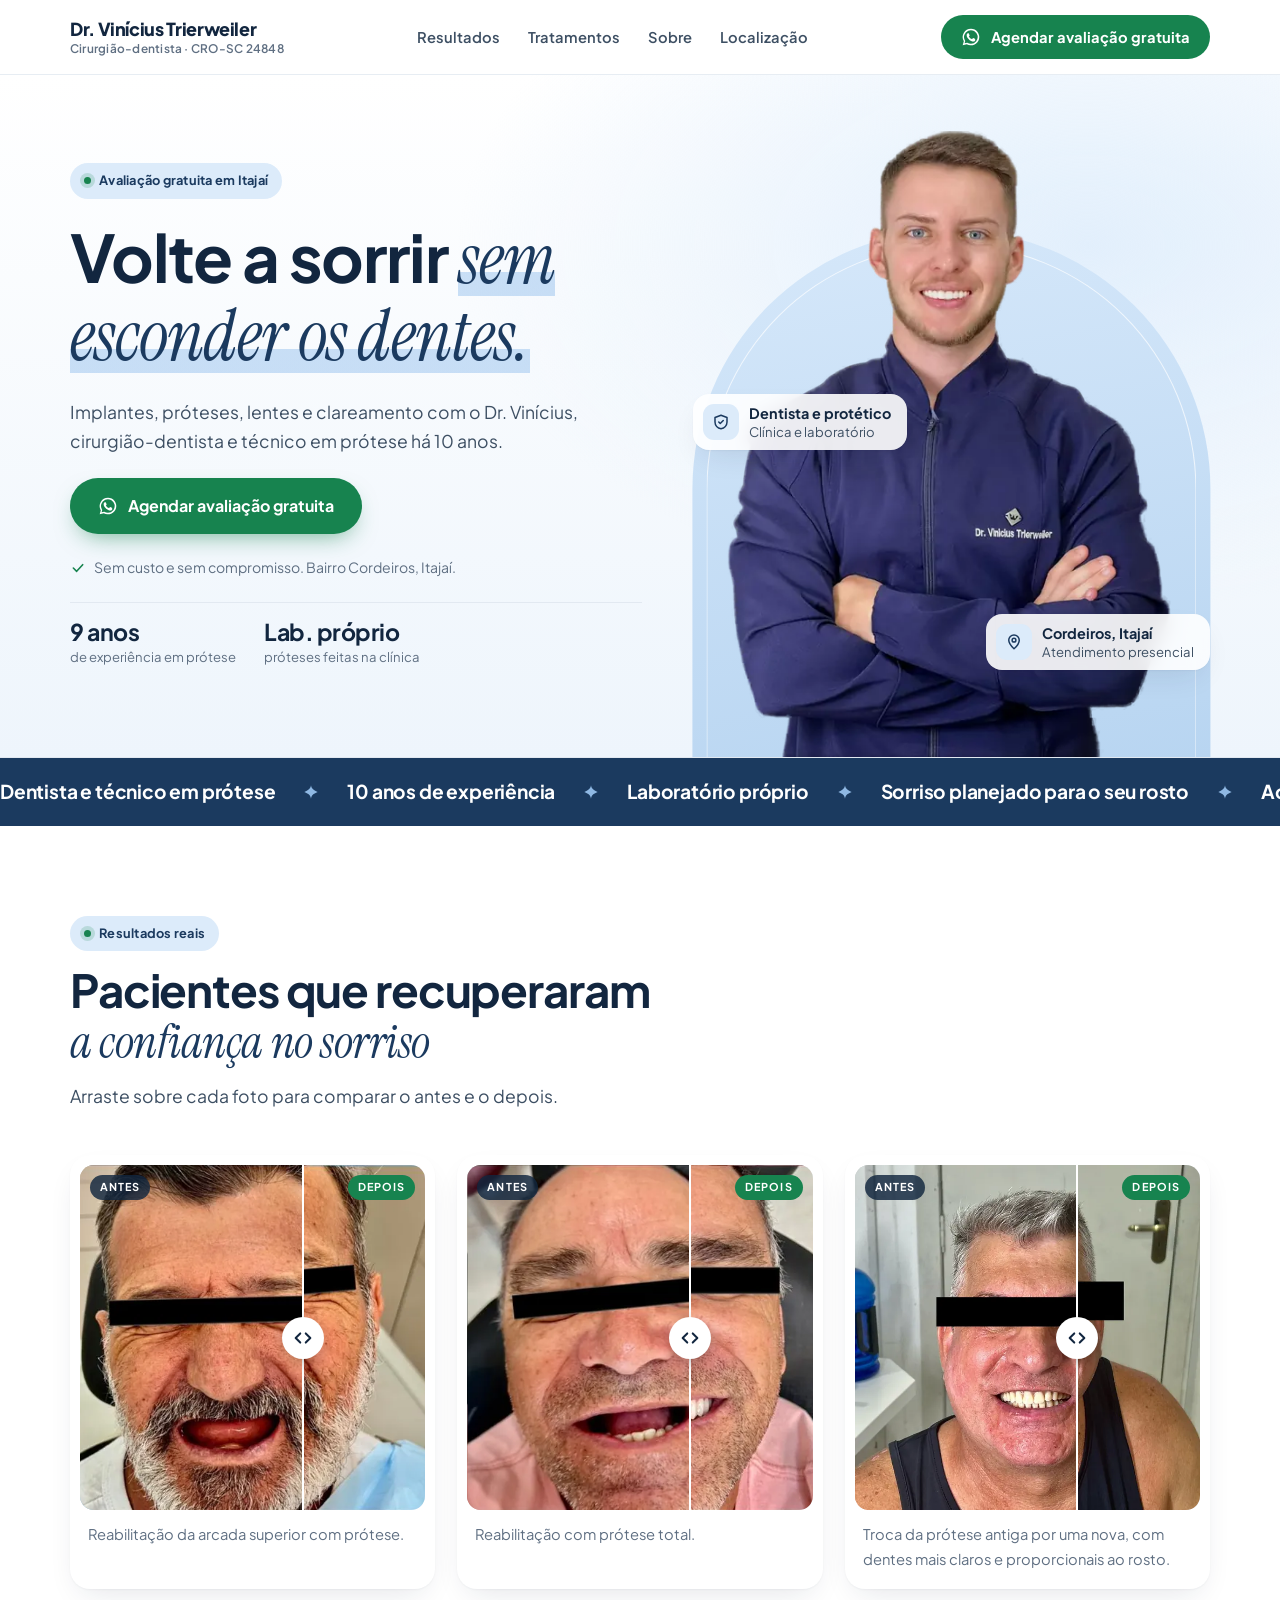
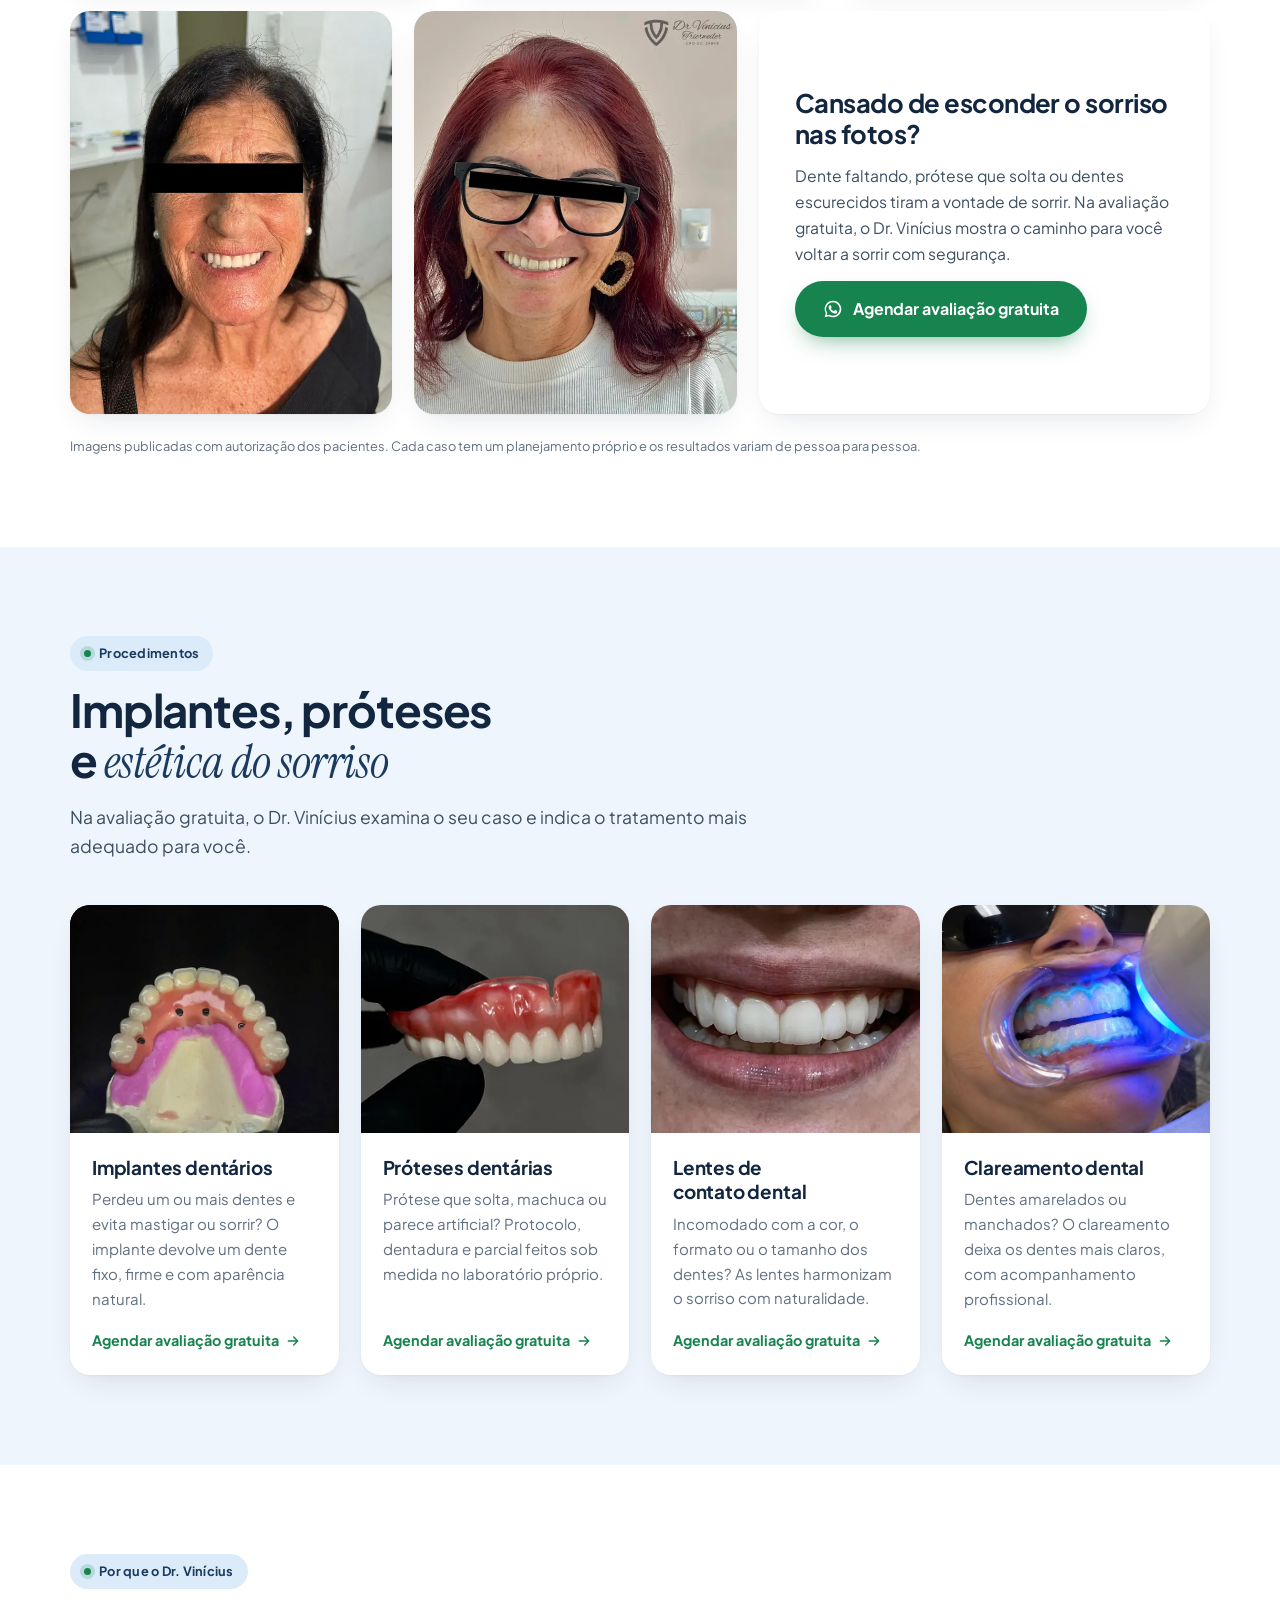
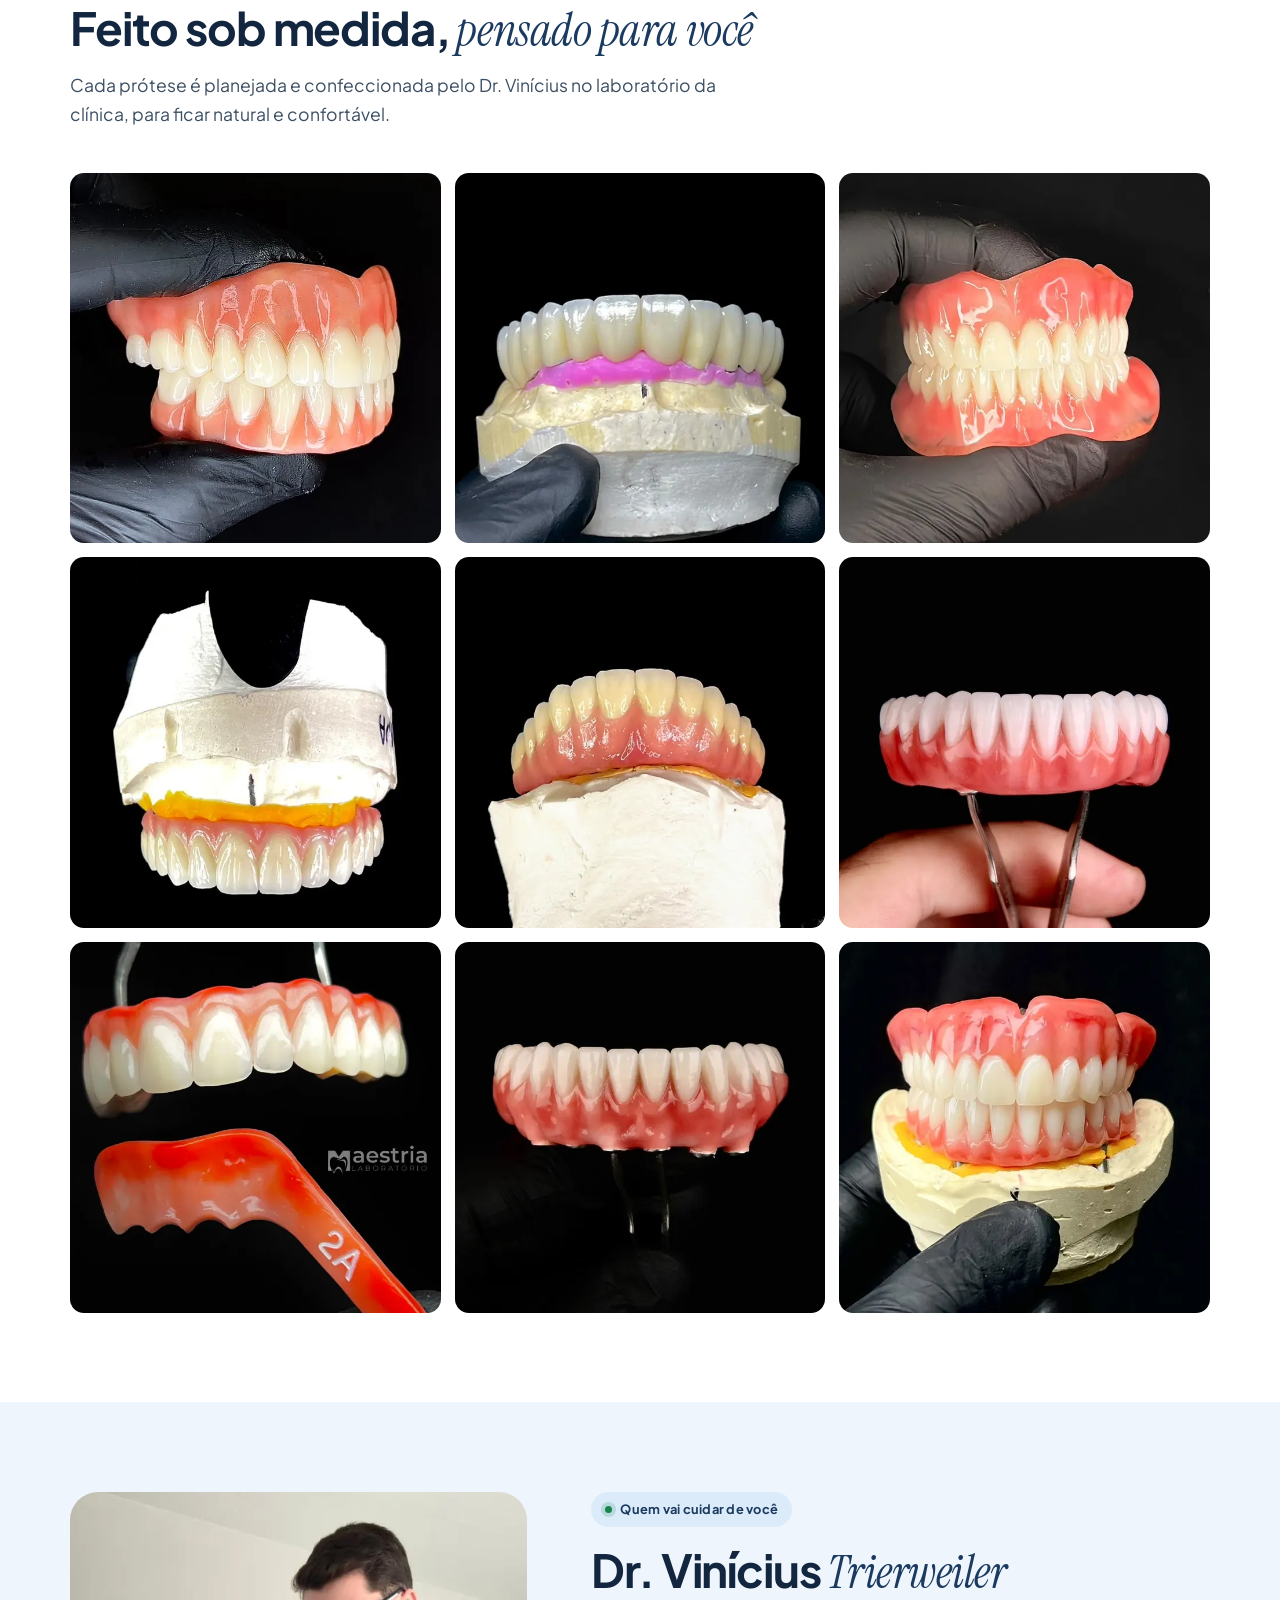
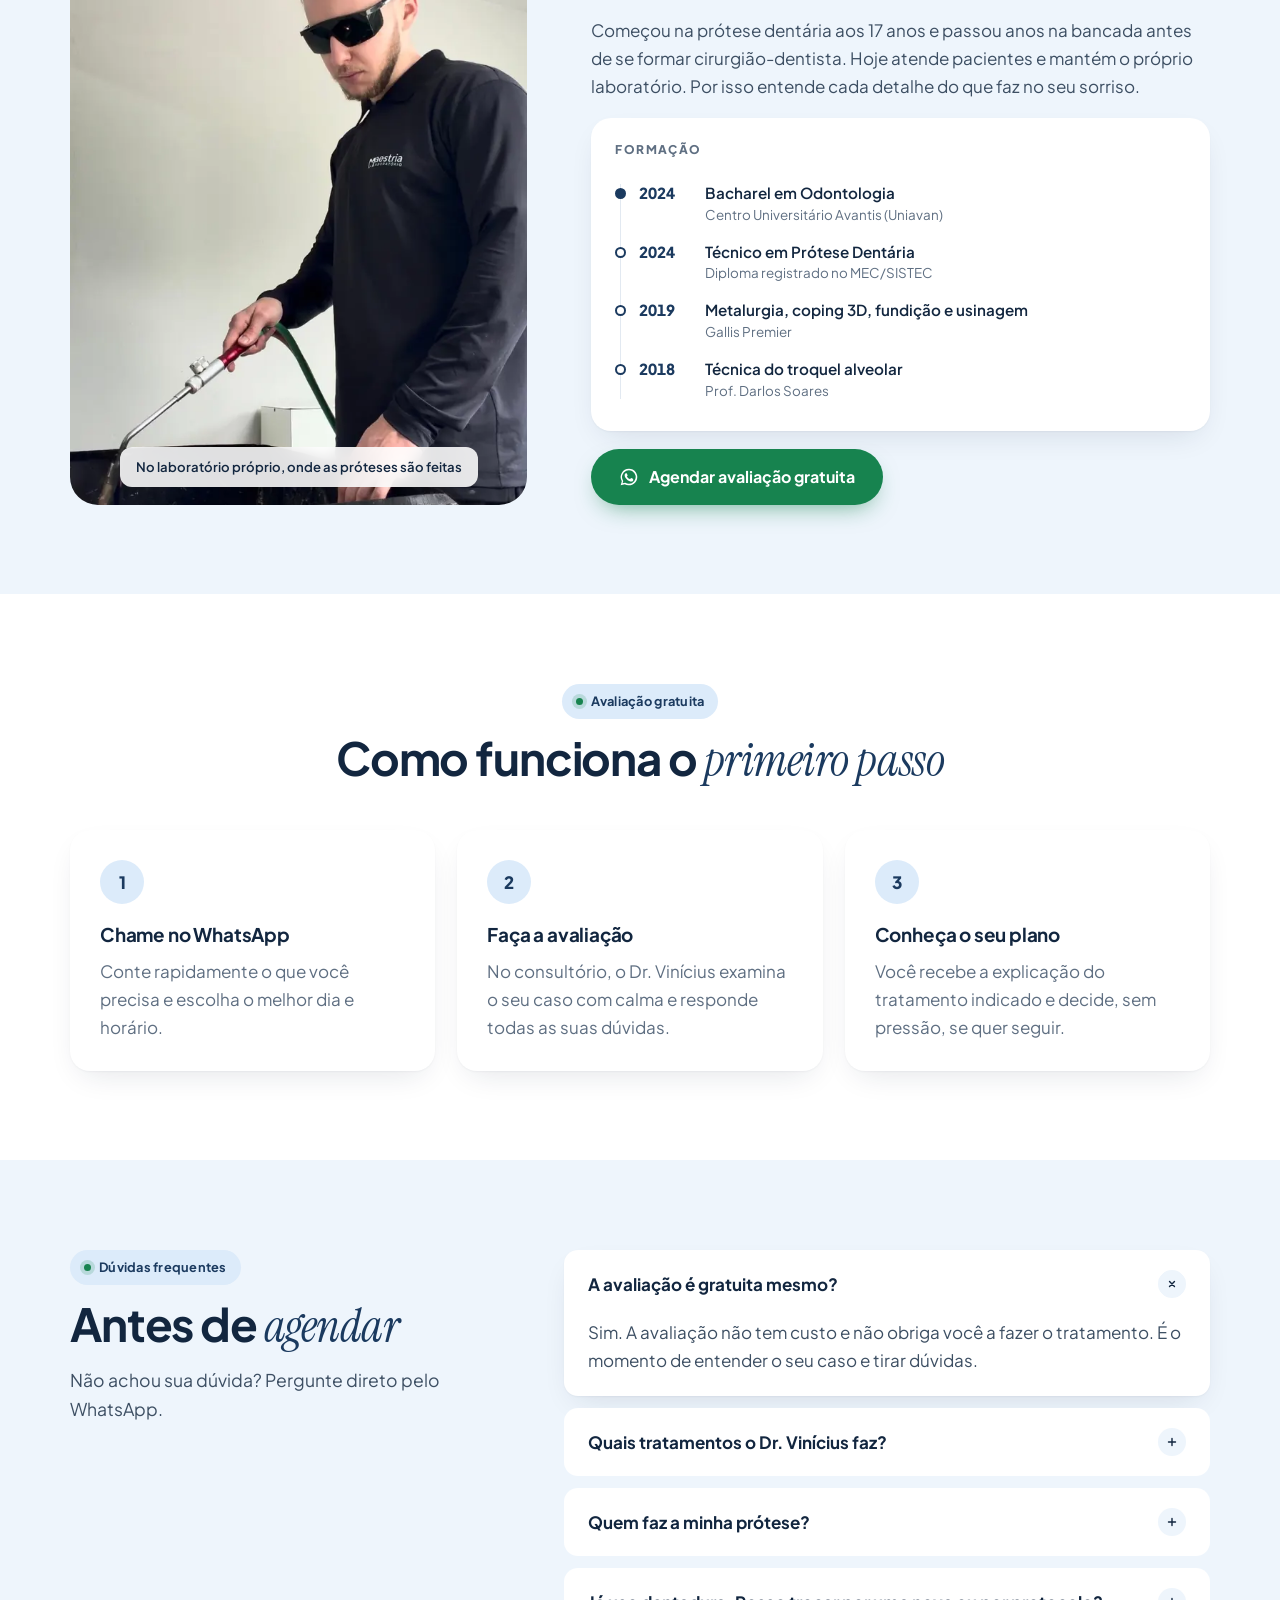
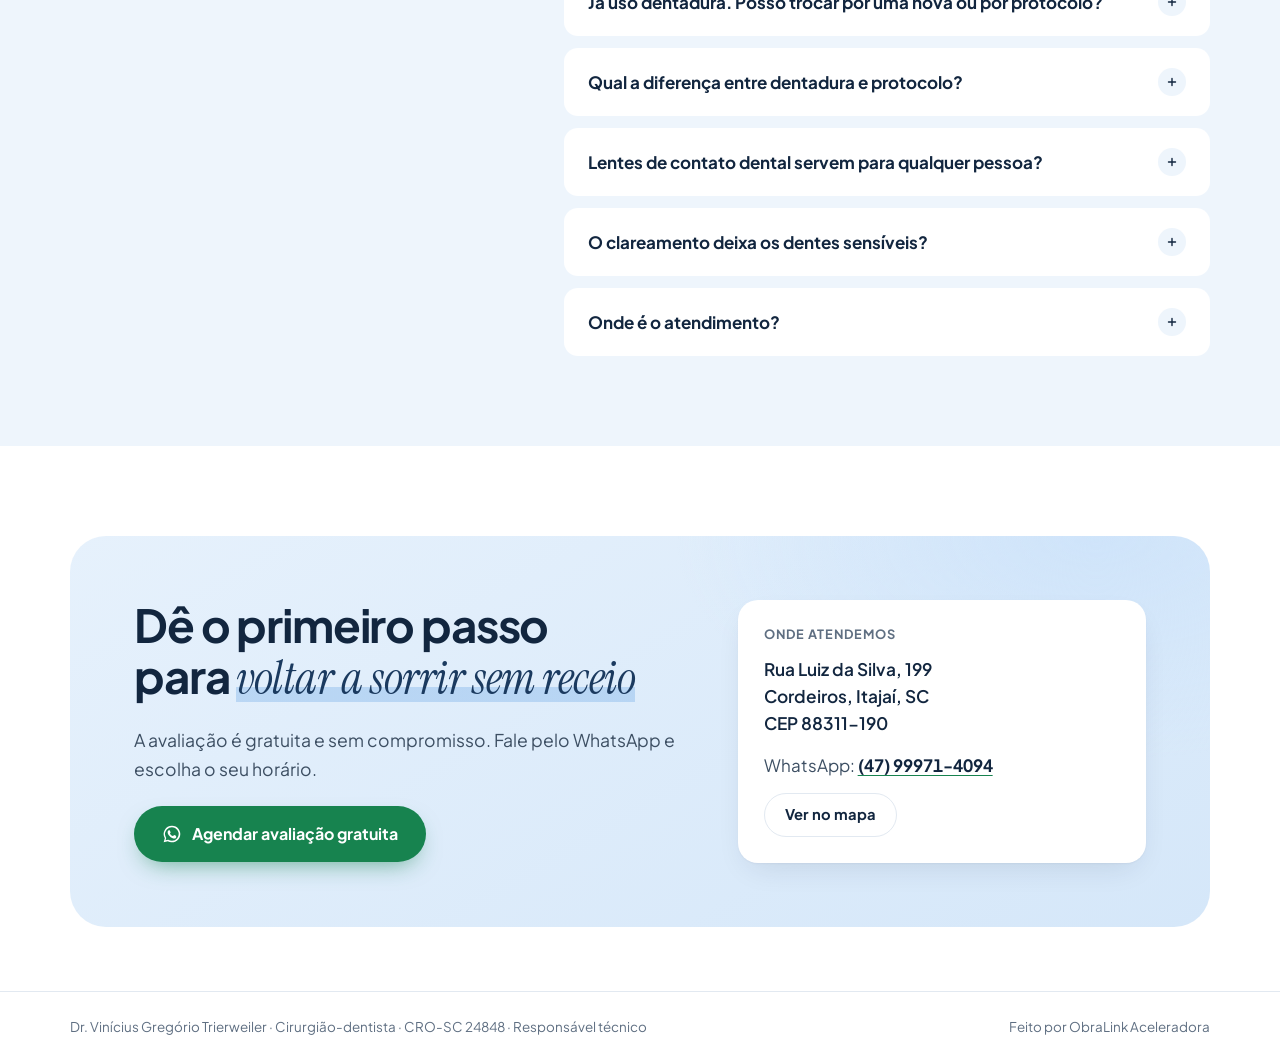
==== commit bf12e25d: "Galeria Feito sob medida: 9 fotos novas do laboratório, recortadas e centradas Co-Authored-By: Claud" ====
--- a/index.html
+++ b/index.html
@@ -17,7 +17,7 @@
 <script type="application/ld+json">{"@context": "https://schema.org", "@type": "Dentist", "name": "Dr. Vinícius Trierweiler", "description": "Recupere a confiança no seu sorriso. Implantes, próteses, lentes de contato dental e clareamento em Itajaí, SC, com dentista e técnico em prótese há 10 anos. Avaliação gratuita.", "url": "https://drviniciustrierweiler.com.br/", "telephone": "+55 47 99971-4094", "image": "https://drviniciustrierweiler.com.br/img/og-337fc0cc.jpg", "address": {"@type": "PostalAddress", "streetAddress": "Rua Luiz da Silva, 199", "addressLocality": "Itajaí", "addressRegion": "SC", "postalCode": "88311-190", "addressCountry": "BR"}, "areaServed": "Itajaí, SC", "hasMap": "https://www.google.com/maps/search/?api=1&query=Rua+Luiz+da+Silva+199+Cordeiros+Itaja%C3%AD+SC", "medicalSpecialty": "Dentistry", "founder": {"@type": "Person", "name": "Vinícius Gregório Trierweiler", "jobTitle": "Cirurgião-dentista", "identifier": "CRO-SC 24848"}}</script>
 <script type="application/ld+json">{"@context": "https://schema.org", "@type": "FAQPage", "mainEntity": [{"@type": "Question", "name": "A avaliação é gratuita mesmo?", "acceptedAnswer": {"@type": "Answer", "text": "Sim. A avaliação não tem custo e não obriga você a fazer o tratamento. É o momento de entender o seu caso e tirar dúvidas."}}, {"@type": "Question", "name": "Quais tratamentos o Dr. Vinícius faz?", "acceptedAnswer": {"@type": "Answer", "text": "Implantes dentários, próteses (protocolo, dentadura e parcial), lentes de contato dental e clareamento. Na avaliação, o Dr. Vinícius indica o melhor caminho para o seu caso."}}, {"@type": "Question", "name": "Quem faz a minha prótese?", "acceptedAnswer": {"@type": "Answer", "text": "O próprio Dr. Vinícius, no laboratório da clínica. Quem atende você no consultório é quem confecciona e ajusta a peça."}}, {"@type": "Question", "name": "Já uso dentadura. Posso trocar por uma nova ou por protocolo?", "acceptedAnswer": {"@type": "Answer", "text": "Na maioria dos casos, sim. Na avaliação, o Dr. Vinícius verifica a sua situação e explica as opções possíveis para você."}}, {"@type": "Question", "name": "Qual a diferença entre dentadura e protocolo?", "acceptedAnswer": {"@type": "Answer", "text": "A dentadura (prótese total) é removível e apoiada na gengiva. O protocolo é fixo, parafusado sobre implantes, e não sai da boca. A indicação depende de cada caso."}}, {"@type": "Question", "name": "Lentes de contato dental servem para qualquer pessoa?", "acceptedAnswer": {"@type": "Answer", "text": "Não. A indicação depende da saúde dos dentes e da gengiva e do resultado que você busca. Na avaliação, o Dr. Vinícius explica se as lentes são indicadas para você."}}, {"@type": "Question", "name": "O clareamento deixa os dentes sensíveis?", "acceptedAnswer": {"@type": "Answer", "text": "Algumas pessoas sentem uma sensibilidade passageira durante o tratamento. Por isso o clareamento é feito com acompanhamento profissional, ajustado ao seu caso."}}, {"@type": "Question", "name": "Onde é o atendimento?", "acceptedAnswer": {"@type": "Answer", "text": "Rua Luiz da Silva, 199, bairro Cordeiros, Itajaí, Santa Catarina. Ver no mapa"}}]}</script>
 
-<style>:root{--ink:#12263f;--text:#3d4f63;--muted:#5f6f82;--bg:#ffffff;--mist:#eef5fc;--sky:#dcebfa;--line:#e2e9f1;--navy:#1b3a5f;--cta:#17834f;--cta-hover:#126b40;--cta-glow:23,131,79;--font-head:"Plus Jakarta Sans","Segoe UI",system-ui,-apple-system,sans-serif;--font-accent:"Instrument Serif","Iowan Old Style",Georgia,serif;--r-lg:28px;--r:20px;--r-sm:14px;--shadow:0 1px 2px rgba(18,38,63,.04),0 12px 32px -12px rgba(18,38,63,.14);--wrap:1180px;--space-section:clamp(56px,7vw,96px);--space-head:clamp(28px,3.5vw,44px);--gap:clamp(14px,1.8vw,22px);color-scheme:light}*,*::before,*::after{box-sizing:border-box}html{scroll-behavior:smooth;scroll-padding-top:90px;-webkit-text-size-adjust:100%}body{margin:0;background:var(--bg);color:var(--text);font:400 17px/1.65 var(--font-head);-webkit-font-smoothing:antialiased}img{max-width:100%;height:auto;display:block}a{color:inherit}.wrap{max-width:var(--wrap);margin:0 auto;padding-left:max(20px,env(safe-area-inset-left,0px));padding-right:max(20px,env(safe-area-inset-right,0px))}h1,h2,h3{font-family:var(--font-head);color:var(--ink);font-weight:700;line-height:1.1;letter-spacing:-.025em;text-wrap:balance;margin:0}h2{font-size:clamp(1.95rem,3.8vw,2.85rem)}h3{font-size:1.18rem;letter-spacing:-.01em;line-height:1.3}.serif{font-family:var(--font-accent);font-weight:400;font-style:italic;letter-spacing:-.01em;color:var(--navy)}p{margin:0}.pill{display:inline-flex;align-items:center;gap:8px;width:max-content;max-width:100%;padding:7px 14px;border-radius:999px;background:var(--sky);color:var(--navy);font-size:.8rem;font-weight:700;letter-spacing:.02em}.pill::before{content:"";width:7px;height:7px;border-radius:50%;background:var(--cta);box-shadow:0 0 0 4px rgba(var(--cta-glow),.18);flex:none}.lead{font-size:1.1rem;max-width:58ch}section{padding-block:var(--space-section)}.mist{background:var(--mist)}.sec-head{display:grid;gap:14px;margin-bottom:var(--space-head);max-width:700px}.sec-head.center{margin-inline:auto;text-align:center;justify-items:center}.sr-only{position:absolute;width:1px;height:1px;overflow:hidden;clip:rect(0 0 0 0);white-space:nowrap}.skip{position:absolute;left:12px;top:-60px;z-index:100;background:var(--ink);color:#fff;padding:10px 16px;border-radius:10px;font-weight:700;text-decoration:none}.skip:focus{top:12px}.mark{background-image:linear-gradient(transparent 64%,rgba(120,175,232,.38) 64%,rgba(120,175,232,.38) 90%,transparent 90%);background-repeat:no-repeat;background-size:100% 100%;-webkit-box-decoration-break:clone;box-decoration-break:clone;transition:background-size 1.2s cubic-bezier(.65,0,.35,1) .25s}.js .mark:not(.on){background-size:0% 100%}@keyframes rise{from{transform:translateY(26px)}to{transform:none}}@supports (animation-timeline: view()){@media (prefers-reduced-motion:no-preference){.sec-head,.cases,.smiles,.treat,.gallery,.about-photo,.about-copy,.steps,.faq,.final-card{animation:rise linear both;animation-timeline:view();animation-range:entry 0% entry 30%}}}.btn{display:inline-flex;align-items:center;justify-content:center;gap:10px;min-height:56px;padding:0 28px;border-radius:999px;background:var(--cta);color:#fff;font:700 1rem/1 var(--font-head);text-decoration:none;white-space:nowrap;border:0;cursor:pointer;box-shadow:0 10px 24px -10px rgba(var(--cta-glow),.65);transition:background .2s,transform .2s,box-shadow .2s}.btn:hover{background:var(--cta-hover);transform:translateY(-2px);box-shadow:0 14px 28px -10px rgba(var(--cta-glow),.7)}.btn:active{transform:translateY(0)}.btn:focus-visible,.btn-line:focus-visible,summary:focus-visible,.ba input:focus-visible+.ba-handle,.nav a:focus-visible,.brand:focus-visible{outline:3px solid var(--navy);outline-offset:3px}.btn svg{width:20px;height:20px;flex:none}.btn-sm{min-height:44px;padding:0 20px;font-size:.92rem;box-shadow:none}.btn-line{display:inline-flex;align-items:center;gap:8px;min-height:44px;padding:0 20px;border-radius:999px;border:1px solid var(--line);background:#fff;color:var(--ink);font-weight:700;font-size:.92rem;text-decoration:none}.btn-line:hover{border-color:var(--navy)}.micro{font-size:.88rem;color:var(--muted);display:flex;align-items:center;gap:8px}.micro svg{width:16px;height:16px;color:var(--cta);flex:none}body::before{content:"";position:fixed;inset:0 0 auto;height:env(safe-area-inset-top,0px);z-index:60;background:rgba(255,255,255,.9)}.top{position:sticky;top:env(safe-area-inset-top,0px);z-index:50;background:rgba(255,255,255,.82);backdrop-filter:saturate(1.4) blur(14px);-webkit-backdrop-filter:saturate(1.4) blur(14px);border-bottom:1px solid rgba(226,233,241,.8)}.top .wrap{display:flex;align-items:center;justify-content:space-between;gap:16px;min-height:74px}.brand{display:grid;gap:2px;text-decoration:none;line-height:1.15;border-radius:6px}.brand-name{font-weight:800;font-size:1.12rem;color:var(--ink);letter-spacing:-.02em}.brand-sub{font-size:.74rem;font-weight:600;color:var(--muted);letter-spacing:.02em}.nav{display:flex;gap:28px;font-size:.92rem;font-weight:600;color:var(--text)}.nav a{text-decoration:none;border-radius:6px}.nav a:hover{color:var(--ink)}.hero{position:relative;overflow:hidden;padding-block:clamp(32px,5vw,56px) 0;border-bottom:1px solid var(--line);background:radial-gradient(900px 520px at 85% 25%,#e2effc 0%,rgba(226,239,252,0) 70%),linear-gradient(180deg,#ffffff 0%,#eef5fc 100%)}.hero .wrap{display:grid;grid-template-columns:1.05fr .95fr;gap:clamp(24px,4vw,56px);align-items:end}.hero-copy{display:grid;gap:var(--gap);align-content:center;padding-bottom:var(--space-section);min-width:0}.hero h1{font-size:clamp(2.5rem,5.2vw,4.1rem)}.hero h1 .serif{font-size:1.08em}.hero-ctas{display:flex;flex-wrap:wrap;gap:12px;align-items:center}.hero-trust{display:flex;flex-wrap:wrap;gap:10px 28px;border-top:1px solid var(--line)}.hero-trust div{display:grid;gap:2px;padding-top:16px}.hero-trust b{font-size:1.45rem;color:var(--ink);letter-spacing:-.02em;line-height:1.1;font-variant-numeric:tabular-nums}.hero-trust span{font-size:.82rem;color:var(--muted)}.hero-trust b span{font-size:inherit;color:inherit}.hero-visual{position:relative;align-self:end;display:grid;justify-items:center;min-width:0}.hero-visual .arch{position:absolute;bottom:0;left:50%;transform:translateX(-50%);width:min(100%,540px);aspect-ratio:1/1.02;border-radius:999px 999px 0 0;background:linear-gradient(170deg,#d6e8fa 0%,#b8d5f1 100%)}.hero-visual .arch::after{content:"";position:absolute;inset:14px 14px 0;border-radius:inherit;border:1px solid rgba(255,255,255,.7);border-bottom:0}.hero-visual img{position:relative;width:min(92%,470px);height:auto}.badge{position:absolute;z-index:2;display:flex;align-items:center;gap:10px;padding:10px 16px 10px 10px;border-radius:16px;background:rgba(255,255,255,.9);backdrop-filter:blur(10px);-webkit-backdrop-filter:blur(10px);box-shadow:var(--shadow);font-size:.82rem;line-height:1.3;color:var(--text)}.badge b{display:block;color:var(--ink);font-size:.9rem}.badge i{display:grid;place-items:center;width:36px;height:36px;border-radius:11px;background:var(--sky);color:var(--navy);flex:none}.badge i svg{width:18px;height:18px}.badge.b1{left:0;top:42%}.badge.b2{right:0;bottom:14%}.ticker{background:var(--navy);color:#fff;overflow:hidden;padding-block:18px}.ticker-track{display:flex;width:max-content;animation:ticker 38s linear infinite}.ticker:hover .ticker-track{animation-play-state:paused}.ticker-row{display:flex;align-items:center;gap:28px;padding-right:28px;flex:none}.ticker-row span{font-weight:700;font-size:clamp(1rem,1.6vw,1.2rem);letter-spacing:-.01em;white-space:nowrap}.ticker-row svg{width:16px;height:16px;color:#8fb8e3;flex:none}@keyframes ticker{to{transform:translateX(-50%)}}.cases{display:grid;grid-template-columns:repeat(3,minmax(0,1fr));gap:var(--gap)}.case{background:#fff;border-radius:var(--r);padding:10px;box-shadow:var(--shadow);display:grid;gap:12px;align-content:start}.case p{font-size:.92rem;color:var(--muted);padding:0 8px 8px}.ba{position:relative;border-radius:var(--r-sm);overflow:hidden;aspect-ratio:1;background:var(--mist);touch-action:pan-y;cursor:ew-resize;-webkit-user-select:none;user-select:none;-webkit-touch-callout:none;--pos:50%}.ba img{position:absolute;inset:0;width:100%;height:100%;object-fit:cover;pointer-events:none;-webkit-user-drag:none}.ba .before{position:absolute;inset:0;clip-path:inset(0 calc(100% - var(--pos)) 0 0)}.ba input{position:absolute;inset:0;width:100%;height:100%;margin:0;opacity:0;z-index:3;pointer-events:none}.ba-handle{position:absolute;top:0;bottom:0;left:var(--pos);width:2px;margin-left:-1px;background:#fff;z-index:2;pointer-events:none}.ba-handle::after{content:"";position:absolute;top:50%;left:50%;width:42px;height:42px;transform:translate(-50%,-50%);border-radius:50%;background:#fff url("data:image/svg+xml,%3Csvg xmlns='http://www.w3.org/2000/svg' viewBox='0 0 24 24' fill='none' stroke='%2312263f' stroke-width='2.2' stroke-linecap='round' stroke-linejoin='round'%3E%3Cpath d='m9 7-5 5 5 5M15 7l5 5-5 5'/%3E%3C/svg%3E") center/22px no-repeat;box-shadow:0 4px 14px rgba(0,0,0,.25);transition:transform .15s}.ba.dragging .ba-handle::after{transform:translate(-50%,-50%) scale(1.12)}.tag{position:absolute;top:10px;z-index:2;background:rgba(18,38,63,.82);color:#fff;font:700 .68rem/1 var(--font-head);letter-spacing:.1em;text-transform:uppercase;padding:7px 10px;border-radius:999px;pointer-events:none}.tag.l{left:10px}.tag.r{right:10px;background:var(--cta)}.smiles{display:grid;grid-template-columns:1fr 1fr 1.4fr;gap:var(--gap);margin-top:var(--gap)}.smiles figure{margin:0;border-radius:var(--r);overflow:hidden;box-shadow:var(--shadow);aspect-ratio:4/5}.smiles img{width:100%;height:100%;object-fit:cover}.smiles .note{background:#fff;color:var(--text);box-shadow:var(--shadow);border-radius:var(--r);padding:clamp(22px,3vw,36px);display:grid;gap:14px;align-content:center;justify-items:start}.smiles .note b{color:var(--ink);font-size:clamp(1.3rem,2vw,1.6rem);line-height:1.2;letter-spacing:-.02em}.smiles .note p{font-size:.98rem;color:var(--text)}.disclaimer{margin-top:var(--gap);font-size:.8rem;color:var(--muted)}.swipe-hint,.dots{display:none}.treat{display:grid;grid-template-columns:repeat(4,minmax(0,1fr));gap:var(--gap)}.t-card{background:#fff;border-radius:var(--r);overflow:hidden;box-shadow:var(--shadow);display:grid;grid-template-rows:auto 1fr}.t-card img{width:100%;aspect-ratio:4/3.4;object-fit:cover;background:#0b0f15}.t-card img.pos-bottom{object-position:center bottom}.t-card > div{padding:22px;display:flex;flex-direction:column;gap:8px;min-width:0}.t-card p{color:var(--muted);font-size:.94rem}.t-link{margin-top:auto;padding-top:10px;display:inline-flex;align-items:center;gap:6px;font-weight:700;font-size:.9rem;color:var(--cta);text-decoration:none}.t-link svg{width:16px;height:16px;flex:none;transition:transform .2s}.t-link:hover svg{transform:translateX(3px)}.t-link:focus-visible{outline:3px solid var(--navy);outline-offset:3px;border-radius:6px}.t-ph{aspect-ratio:4/3.4;display:flex;align-items:center;justify-content:center;color:var(--navy);background:radial-gradient(circle at 30% 25%,#ffffff 0%,rgba(255,255,255,0) 55%),linear-gradient(145deg,#e4f0fc 0%,#c7dcf2 100%)}.t-ph svg{width:72px;height:72px;opacity:.75}.gallery{display:grid;grid-template-columns:repeat(4,minmax(0,1fr));gap:14px}.gallery img{width:100%;aspect-ratio:1;object-fit:cover;border-radius:var(--r-sm);background:#0b0f15}.gallery img:nth-child(1),.gallery img:nth-child(6){grid-row:span 2;aspect-ratio:auto;height:100%}.about .wrap{display:grid;grid-template-columns:.85fr 1.15fr;gap:clamp(32px,5vw,72px);align-items:stretch}.about-photo{position:relative;border-radius:var(--r-lg);overflow:hidden;background:var(--mist);margin:0;min-height:420px}.about-photo img{position:absolute;inset:0;width:100%;height:100%;object-fit:cover;object-position:center 30%}.about-copy{display:grid;gap:18px;align-content:center;min-width:0}.creds-wrap{background:#fff;border-radius:var(--r);padding:22px 24px;box-shadow:var(--shadow)}.creds-title{font-size:.75rem;font-weight:800;letter-spacing:.12em;text-transform:uppercase;color:var(--muted);margin-bottom:14px}.creds{list-style:none;margin:0;padding:0;display:grid;gap:0;position:relative}.creds::before{content:"";position:absolute;left:5px;top:10px;bottom:10px;width:1px;background:var(--line)}.creds li{position:relative;display:grid;grid-template-columns:54px 1fr;gap:12px;padding:9px 0 9px 24px;font-size:.95rem;color:var(--ink);font-weight:600;line-height:1.35}.creds li::before{content:"";position:absolute;left:0;top:14px;width:11px;height:11px;border-radius:50%;background:#fff;border:2px solid var(--navy)}.creds li:first-child::before{background:var(--navy)}.creds b{font-variant-numeric:tabular-nums;color:var(--navy);font-weight:800}.creds small{display:block;font-size:.84rem;font-weight:400;color:var(--muted);margin-top:2px}.about-copy .btn{justify-self:start}.about-photo figcaption{position:absolute;left:50%;bottom:18px;transform:translateX(-50%);width:max-content;max-width:calc(100% - 36px);text-align:center;padding:9px 16px;border-radius:12px;background:rgba(255,255,255,.88);backdrop-filter:blur(8px);-webkit-backdrop-filter:blur(8px);font-size:.82rem;font-weight:600;color:var(--ink)}.steps{display:grid;grid-template-columns:repeat(3,minmax(0,1fr));gap:var(--gap);counter-reset:s}.step{background:#fff;border-radius:var(--r);padding:30px;box-shadow:var(--shadow);display:grid;gap:10px;align-content:start}.step::before{counter-increment:s;content:counter(s);display:grid;place-items:center;width:44px;height:44px;border-radius:50%;background:var(--sky);color:var(--navy);font-weight:800;margin-bottom:8px}.step p{color:var(--muted)}.faq-wrap{display:grid;grid-template-columns:.8fr 1.2fr;gap:clamp(28px,5vw,72px);align-items:start}.faq-wrap .sec-head{margin-bottom:0}.faq{display:grid;gap:12px}.faq details{background:var(--mist);border-radius:var(--r-sm);padding:0 24px;transition:background .2s}.mist .faq details:not([open]){background:#fff}.faq details[open]{background:#fff;box-shadow:var(--shadow)}.faq summary{cursor:pointer;list-style:none;padding:20px 0;font-weight:700;color:var(--ink);display:flex;justify-content:space-between;align-items:center;gap:16px;border-radius:8px}.faq summary::-webkit-details-marker{display:none}.faq summary::after{content:"";flex:none;width:28px;height:28px;border-radius:50%;background:var(--mist) url("data:image/svg+xml,%3Csvg xmlns='http://www.w3.org/2000/svg' viewBox='0 0 24 24' fill='none' stroke='%2312263f' stroke-width='2.4' stroke-linecap='round'%3E%3Cpath d='M12 6v12M6 12h12'/%3E%3C/svg%3E") center/14px no-repeat;transition:transform .2s}.faq details[open] summary::after{transform:rotate(45deg)}.faq details p{padding:0 0 22px;color:var(--text)}.faq details p a{color:var(--cta);font-weight:700}#contato{padding-bottom:clamp(40px,5vw,72px)}.final-card{position:relative;overflow:hidden;border-radius:clamp(24px,3vw,36px);padding:clamp(28px,5vw,64px);background:radial-gradient(600px 320px at 90% 0%,#cfe4fa 0%,rgba(207,228,250,0) 70%),linear-gradient(150deg,#e6f1fc 0%,#d5e7f9 100%);color:var(--text);display:grid;grid-template-columns:1.15fr .85fr;gap:clamp(28px,4vw,56px);align-items:center}.final-card h2{color:var(--ink)}.final-copy{display:grid;gap:var(--gap);min-width:0}.place{background:#fff;color:var(--text);border-radius:var(--r);padding:26px;box-shadow:var(--shadow);display:grid;gap:14px}.place h3{font-size:.8rem;color:var(--muted);font-weight:700;letter-spacing:.08em;text-transform:uppercase}.place address{font-style:normal;font-size:1.08rem;line-height:1.55;color:var(--ink);font-weight:600}.place .row{display:flex;flex-wrap:wrap;gap:10px}.phone{font-variant-numeric:tabular-nums;font-weight:700;color:var(--ink);text-decoration:underline;text-decoration-color:var(--cta);text-underline-offset:3px}footer{border-top:1px solid var(--line);padding-block:24px;font-size:.84rem;color:var(--muted)}footer .wrap{display:flex;flex-wrap:wrap;justify-content:space-between;gap:10px}.float{display:none}@media (max-width:1100px){.nav{gap:20px}}@media (max-width:1000px){.nav{display:none}}@media (max-width:940px){.smiles{grid-template-columns:1fr 1fr}.smiles .note{grid-column:1/-1}.smiles figure{aspect-ratio:1}}@media (min-width:561px) and (max-width:1100px){.treat{grid-template-columns:repeat(2,minmax(0,1fr))}.t-card{grid-template-columns:minmax(0,200px) 1fr;grid-template-rows:auto}.t-card img,.t-ph{aspect-ratio:auto;width:100%;height:100%;min-height:200px}}@media (max-width:860px){.hero .wrap,.about .wrap,.final-card,.faq-wrap{grid-template-columns:1fr}.hero-copy{padding-bottom:0}.hero-visual{margin-top:8px}.hero-visual img{width:min(84%,380px)}.badge.b1{top:auto;bottom:36%}.badge.b2{bottom:10%}.steps{grid-template-columns:1fr}.step{grid-template-columns:44px 1fr;column-gap:16px;row-gap:4px;padding:20px}.step::before{grid-row:span 2;margin:0}.about-photo{min-height:0;aspect-ratio:1}.about-photo img{position:static;object-position:70% 22%}.gallery{grid-template-columns:repeat(3,minmax(0,1fr));gap:12px}.gallery .desk-only{display:none}.gallery img:nth-child(1),.gallery img:nth-child(6){grid-row:auto;aspect-ratio:1;height:auto}}@media (min-width:561px) and (max-width:860px){.treat{grid-template-columns:1fr}.hero-ctas .btn{min-width:320px}}@media (max-width:560px){body{font-size:16px}.brand-name{font-size:1rem}.top .wrap{min-height:64px}.top .btn-sm{display:none}.hero-copy .micro,.disclaimer{display:none}.hero-ctas .btn,.about-copy .btn,.smiles .note .btn{width:100%}.cases{grid-template-columns:1fr}.badge{font-size:.74rem;padding:8px 12px 8px 8px}.badge i{width:30px;height:30px}.swipe-hint{display:flex;align-items:center;gap:8px;margin-top:-4px;font-size:.82rem;font-weight:600;color:var(--navy)}.swipe-hint::before{content:"";width:28px;height:2px;border-radius:2px;background:var(--navy);opacity:.4}.treat,.gallery{display:flex;gap:12px;overflow-x:auto;scroll-snap-type:x mandatory;-webkit-overflow-scrolling:touch;scrollbar-width:none;overscroll-behavior-x:contain}.treat::-webkit-scrollbar,.gallery::-webkit-scrollbar{display:none}.treat{padding:4px 2px 18px;margin:-4px -2px 0}.t-card{flex:none;width:80%;max-width:80%;scroll-snap-align:start}.t-card img,.t-ph{aspect-ratio:16/11}.gallery img{flex:none;width:100%;max-width:100%;scroll-snap-align:start;scroll-snap-stop:always}.dots{display:flex;justify-content:center;gap:8px;margin-top:14px}.dots i{width:7px;height:7px;border-radius:99px;background:#c5d3e2;transition:width .3s,background .3s}.dots i.on{width:22px;background:var(--navy)}footer{padding-bottom:calc(24px + 76px)}.float{display:inline-flex;isolation:isolate;position:fixed;z-index:40;left:calc(12px + env(safe-area-inset-left,0px));right:calc(12px + env(safe-area-inset-right,0px));bottom:calc(12px + env(safe-area-inset-bottom,0px));min-height:52px;overflow:hidden;box-shadow:0 0 0 8px rgba(255,255,255,.85),0 12px 28px -8px rgba(18,38,63,.35);transition:transform .35s cubic-bezier(.2,.8,.2,1),opacity .35s,background .2s}.float:hover{transform:none}.js .float{transform:translateY(calc(100% + 40px));opacity:0;pointer-events:none}.js.show-bar .float{transform:none;opacity:1;pointer-events:auto}.float::after{content:"";position:absolute;inset:0 auto 0 -60%;width:45%;z-index:1;background:linear-gradient(100deg,rgba(255,255,255,0),rgba(255,255,255,.45),rgba(255,255,255,0));transform:skewX(-18deg)}.show-bar .float::after{animation:shine 1.1s ease-out .35s 1 both}@keyframes shine{to{left:130%}}}@media (prefers-reduced-motion:reduce){html{scroll-behavior:auto}.mark,.btn,.float,.faq summary::after,.ba-handle::after{transition:none}.ticker-track,.show-bar .float::after{animation:none}.ticker{overflow-x:auto}}</style>
+<style>:root{--ink:#12263f;--text:#3d4f63;--muted:#5f6f82;--bg:#ffffff;--mist:#eef5fc;--sky:#dcebfa;--line:#e2e9f1;--navy:#1b3a5f;--cta:#17834f;--cta-hover:#126b40;--cta-glow:23,131,79;--font-head:"Plus Jakarta Sans","Segoe UI",system-ui,-apple-system,sans-serif;--font-accent:"Instrument Serif","Iowan Old Style",Georgia,serif;--r-lg:28px;--r:20px;--r-sm:14px;--shadow:0 1px 2px rgba(18,38,63,.04),0 12px 32px -12px rgba(18,38,63,.14);--wrap:1180px;--space-section:clamp(56px,7vw,96px);--space-head:clamp(28px,3.5vw,44px);--gap:clamp(14px,1.8vw,22px);color-scheme:light}*,*::before,*::after{box-sizing:border-box}html{scroll-behavior:smooth;scroll-padding-top:90px;-webkit-text-size-adjust:100%}body{margin:0;background:var(--bg);color:var(--text);font:400 17px/1.65 var(--font-head);-webkit-font-smoothing:antialiased}img{max-width:100%;height:auto;display:block}a{color:inherit}.wrap{max-width:var(--wrap);margin:0 auto;padding-left:max(20px,env(safe-area-inset-left,0px));padding-right:max(20px,env(safe-area-inset-right,0px))}h1,h2,h3{font-family:var(--font-head);color:var(--ink);font-weight:700;line-height:1.1;letter-spacing:-.025em;text-wrap:balance;margin:0}h2{font-size:clamp(1.95rem,3.8vw,2.85rem)}h3{font-size:1.18rem;letter-spacing:-.01em;line-height:1.3}.serif{font-family:var(--font-accent);font-weight:400;font-style:italic;letter-spacing:-.01em;color:var(--navy)}p{margin:0}.pill{display:inline-flex;align-items:center;gap:8px;width:max-content;max-width:100%;padding:7px 14px;border-radius:999px;background:var(--sky);color:var(--navy);font-size:.8rem;font-weight:700;letter-spacing:.02em}.pill::before{content:"";width:7px;height:7px;border-radius:50%;background:var(--cta);box-shadow:0 0 0 4px rgba(var(--cta-glow),.18);flex:none}.lead{font-size:1.1rem;max-width:58ch}section{padding-block:var(--space-section)}.mist{background:var(--mist)}.sec-head{display:grid;gap:14px;margin-bottom:var(--space-head);max-width:700px}.sec-head.center{margin-inline:auto;text-align:center;justify-items:center}.sr-only{position:absolute;width:1px;height:1px;overflow:hidden;clip:rect(0 0 0 0);white-space:nowrap}.skip{position:absolute;left:12px;top:-60px;z-index:100;background:var(--ink);color:#fff;padding:10px 16px;border-radius:10px;font-weight:700;text-decoration:none}.skip:focus{top:12px}.mark{background-image:linear-gradient(transparent 64%,rgba(120,175,232,.38) 64%,rgba(120,175,232,.38) 90%,transparent 90%);background-repeat:no-repeat;background-size:100% 100%;-webkit-box-decoration-break:clone;box-decoration-break:clone;transition:background-size 1.2s cubic-bezier(.65,0,.35,1) .25s}.js .mark:not(.on){background-size:0% 100%}@keyframes rise{from{transform:translateY(26px)}to{transform:none}}@supports (animation-timeline: view()){@media (prefers-reduced-motion:no-preference){.sec-head,.cases,.smiles,.treat,.gallery,.about-photo,.about-copy,.steps,.faq,.final-card{animation:rise linear both;animation-timeline:view();animation-range:entry 0% entry 30%}}}.btn{display:inline-flex;align-items:center;justify-content:center;gap:10px;min-height:56px;padding:0 28px;border-radius:999px;background:var(--cta);color:#fff;font:700 1rem/1 var(--font-head);text-decoration:none;white-space:nowrap;border:0;cursor:pointer;box-shadow:0 10px 24px -10px rgba(var(--cta-glow),.65);transition:background .2s,transform .2s,box-shadow .2s}.btn:hover{background:var(--cta-hover);transform:translateY(-2px);box-shadow:0 14px 28px -10px rgba(var(--cta-glow),.7)}.btn:active{transform:translateY(0)}.btn:focus-visible,.btn-line:focus-visible,summary:focus-visible,.ba input:focus-visible+.ba-handle,.nav a:focus-visible,.brand:focus-visible{outline:3px solid var(--navy);outline-offset:3px}.btn svg{width:20px;height:20px;flex:none}.btn-sm{min-height:44px;padding:0 20px;font-size:.92rem;box-shadow:none}.btn-line{display:inline-flex;align-items:center;gap:8px;min-height:44px;padding:0 20px;border-radius:999px;border:1px solid var(--line);background:#fff;color:var(--ink);font-weight:700;font-size:.92rem;text-decoration:none}.btn-line:hover{border-color:var(--navy)}.micro{font-size:.88rem;color:var(--muted);display:flex;align-items:center;gap:8px}.micro svg{width:16px;height:16px;color:var(--cta);flex:none}body::before{content:"";position:fixed;inset:0 0 auto;height:env(safe-area-inset-top,0px);z-index:60;background:rgba(255,255,255,.9)}.top{position:sticky;top:env(safe-area-inset-top,0px);z-index:50;background:rgba(255,255,255,.82);backdrop-filter:saturate(1.4) blur(14px);-webkit-backdrop-filter:saturate(1.4) blur(14px);border-bottom:1px solid rgba(226,233,241,.8)}.top .wrap{display:flex;align-items:center;justify-content:space-between;gap:16px;min-height:74px}.brand{display:grid;gap:2px;text-decoration:none;line-height:1.15;border-radius:6px}.brand-name{font-weight:800;font-size:1.12rem;color:var(--ink);letter-spacing:-.02em}.brand-sub{font-size:.74rem;font-weight:600;color:var(--muted);letter-spacing:.02em}.nav{display:flex;gap:28px;font-size:.92rem;font-weight:600;color:var(--text)}.nav a{text-decoration:none;border-radius:6px}.nav a:hover{color:var(--ink)}.hero{position:relative;overflow:hidden;padding-block:clamp(32px,5vw,56px) 0;border-bottom:1px solid var(--line);background:radial-gradient(900px 520px at 85% 25%,#e2effc 0%,rgba(226,239,252,0) 70%),linear-gradient(180deg,#ffffff 0%,#eef5fc 100%)}.hero .wrap{display:grid;grid-template-columns:1.05fr .95fr;gap:clamp(24px,4vw,56px);align-items:end}.hero-copy{display:grid;gap:var(--gap);align-content:center;padding-bottom:var(--space-section);min-width:0}.hero h1{font-size:clamp(2.5rem,5.2vw,4.1rem)}.hero h1 .serif{font-size:1.08em}.hero-ctas{display:flex;flex-wrap:wrap;gap:12px;align-items:center}.hero-trust{display:flex;flex-wrap:wrap;gap:10px 28px;border-top:1px solid var(--line)}.hero-trust div{display:grid;gap:2px;padding-top:16px}.hero-trust b{font-size:1.45rem;color:var(--ink);letter-spacing:-.02em;line-height:1.1;font-variant-numeric:tabular-nums}.hero-trust span{font-size:.82rem;color:var(--muted)}.hero-trust b span{font-size:inherit;color:inherit}.hero-visual{position:relative;align-self:end;display:grid;justify-items:center;min-width:0}.hero-visual .arch{position:absolute;bottom:0;left:50%;transform:translateX(-50%);width:min(100%,540px);aspect-ratio:1/1.02;border-radius:999px 999px 0 0;background:linear-gradient(170deg,#d6e8fa 0%,#b8d5f1 100%)}.hero-visual .arch::after{content:"";position:absolute;inset:14px 14px 0;border-radius:inherit;border:1px solid rgba(255,255,255,.7);border-bottom:0}.hero-visual img{position:relative;width:min(92%,470px);height:auto}.badge{position:absolute;z-index:2;display:flex;align-items:center;gap:10px;padding:10px 16px 10px 10px;border-radius:16px;background:rgba(255,255,255,.9);backdrop-filter:blur(10px);-webkit-backdrop-filter:blur(10px);box-shadow:var(--shadow);font-size:.82rem;line-height:1.3;color:var(--text)}.badge b{display:block;color:var(--ink);font-size:.9rem}.badge i{display:grid;place-items:center;width:36px;height:36px;border-radius:11px;background:var(--sky);color:var(--navy);flex:none}.badge i svg{width:18px;height:18px}.badge.b1{left:0;top:42%}.badge.b2{right:0;bottom:14%}.ticker{background:var(--navy);color:#fff;overflow:hidden;padding-block:18px}.ticker-track{display:flex;width:max-content;animation:ticker 38s linear infinite}.ticker:hover .ticker-track{animation-play-state:paused}.ticker-row{display:flex;align-items:center;gap:28px;padding-right:28px;flex:none}.ticker-row span{font-weight:700;font-size:clamp(1rem,1.6vw,1.2rem);letter-spacing:-.01em;white-space:nowrap}.ticker-row svg{width:16px;height:16px;color:#8fb8e3;flex:none}@keyframes ticker{to{transform:translateX(-50%)}}.cases{display:grid;grid-template-columns:repeat(3,minmax(0,1fr));gap:var(--gap)}.case{background:#fff;border-radius:var(--r);padding:10px;box-shadow:var(--shadow);display:grid;gap:12px;align-content:start}.case p{font-size:.92rem;color:var(--muted);padding:0 8px 8px}.ba{position:relative;border-radius:var(--r-sm);overflow:hidden;aspect-ratio:1;background:var(--mist);touch-action:pan-y;cursor:ew-resize;-webkit-user-select:none;user-select:none;-webkit-touch-callout:none;--pos:50%}.ba img{position:absolute;inset:0;width:100%;height:100%;object-fit:cover;pointer-events:none;-webkit-user-drag:none}.ba .before{position:absolute;inset:0;clip-path:inset(0 calc(100% - var(--pos)) 0 0)}.ba input{position:absolute;inset:0;width:100%;height:100%;margin:0;opacity:0;z-index:3;pointer-events:none}.ba-handle{position:absolute;top:0;bottom:0;left:var(--pos);width:2px;margin-left:-1px;background:#fff;z-index:2;pointer-events:none}.ba-handle::after{content:"";position:absolute;top:50%;left:50%;width:42px;height:42px;transform:translate(-50%,-50%);border-radius:50%;background:#fff url("data:image/svg+xml,%3Csvg xmlns='http://www.w3.org/2000/svg' viewBox='0 0 24 24' fill='none' stroke='%2312263f' stroke-width='2.2' stroke-linecap='round' stroke-linejoin='round'%3E%3Cpath d='m9 7-5 5 5 5M15 7l5 5-5 5'/%3E%3C/svg%3E") center/22px no-repeat;box-shadow:0 4px 14px rgba(0,0,0,.25);transition:transform .15s}.ba.dragging .ba-handle::after{transform:translate(-50%,-50%) scale(1.12)}.tag{position:absolute;top:10px;z-index:2;background:rgba(18,38,63,.82);color:#fff;font:700 .68rem/1 var(--font-head);letter-spacing:.1em;text-transform:uppercase;padding:7px 10px;border-radius:999px;pointer-events:none}.tag.l{left:10px}.tag.r{right:10px;background:var(--cta)}.smiles{display:grid;grid-template-columns:1fr 1fr 1.4fr;gap:var(--gap);margin-top:var(--gap)}.smiles figure{margin:0;border-radius:var(--r);overflow:hidden;box-shadow:var(--shadow);aspect-ratio:4/5}.smiles img{width:100%;height:100%;object-fit:cover}.smiles .note{background:#fff;color:var(--text);box-shadow:var(--shadow);border-radius:var(--r);padding:clamp(22px,3vw,36px);display:grid;gap:14px;align-content:center;justify-items:start}.smiles .note b{color:var(--ink);font-size:clamp(1.3rem,2vw,1.6rem);line-height:1.2;letter-spacing:-.02em}.smiles .note p{font-size:.98rem;color:var(--text)}.disclaimer{margin-top:var(--gap);font-size:.8rem;color:var(--muted)}.swipe-hint,.dots{display:none}.treat{display:grid;grid-template-columns:repeat(4,minmax(0,1fr));gap:var(--gap)}.t-card{background:#fff;border-radius:var(--r);overflow:hidden;box-shadow:var(--shadow);display:grid;grid-template-rows:auto 1fr}.t-card img{width:100%;aspect-ratio:4/3.4;object-fit:cover;background:#0b0f15}.t-card img.pos-bottom{object-position:center bottom}.t-card > div{padding:22px;display:flex;flex-direction:column;gap:8px;min-width:0}.t-card p{color:var(--muted);font-size:.94rem}.t-link{margin-top:auto;padding-top:10px;display:inline-flex;align-items:center;gap:6px;font-weight:700;font-size:.9rem;color:var(--cta);text-decoration:none}.t-link svg{width:16px;height:16px;flex:none;transition:transform .2s}.t-link:hover svg{transform:translateX(3px)}.t-link:focus-visible{outline:3px solid var(--navy);outline-offset:3px;border-radius:6px}.t-ph{aspect-ratio:4/3.4;display:flex;align-items:center;justify-content:center;color:var(--navy);background:radial-gradient(circle at 30% 25%,#ffffff 0%,rgba(255,255,255,0) 55%),linear-gradient(145deg,#e4f0fc 0%,#c7dcf2 100%)}.t-ph svg{width:72px;height:72px;opacity:.75}.gallery{display:grid;grid-template-columns:repeat(3,minmax(0,1fr));gap:14px}.gallery img{width:100%;aspect-ratio:1;object-fit:cover;border-radius:var(--r-sm);background:#0b0f15}.about .wrap{display:grid;grid-template-columns:.85fr 1.15fr;gap:clamp(32px,5vw,72px);align-items:stretch}.about-photo{position:relative;border-radius:var(--r-lg);overflow:hidden;background:var(--mist);margin:0;min-height:420px}.about-photo img{position:absolute;inset:0;width:100%;height:100%;object-fit:cover;object-position:center 30%}.about-copy{display:grid;gap:18px;align-content:center;min-width:0}.creds-wrap{background:#fff;border-radius:var(--r);padding:22px 24px;box-shadow:var(--shadow)}.creds-title{font-size:.75rem;font-weight:800;letter-spacing:.12em;text-transform:uppercase;color:var(--muted);margin-bottom:14px}.creds{list-style:none;margin:0;padding:0;display:grid;gap:0;position:relative}.creds::before{content:"";position:absolute;left:5px;top:10px;bottom:10px;width:1px;background:var(--line)}.creds li{position:relative;display:grid;grid-template-columns:54px 1fr;gap:12px;padding:9px 0 9px 24px;font-size:.95rem;color:var(--ink);font-weight:600;line-height:1.35}.creds li::before{content:"";position:absolute;left:0;top:14px;width:11px;height:11px;border-radius:50%;background:#fff;border:2px solid var(--navy)}.creds li:first-child::before{background:var(--navy)}.creds b{font-variant-numeric:tabular-nums;color:var(--navy);font-weight:800}.creds small{display:block;font-size:.84rem;font-weight:400;color:var(--muted);margin-top:2px}.about-copy .btn{justify-self:start}.about-photo figcaption{position:absolute;left:50%;bottom:18px;transform:translateX(-50%);width:max-content;max-width:calc(100% - 36px);text-align:center;padding:9px 16px;border-radius:12px;background:rgba(255,255,255,.88);backdrop-filter:blur(8px);-webkit-backdrop-filter:blur(8px);font-size:.82rem;font-weight:600;color:var(--ink)}.steps{display:grid;grid-template-columns:repeat(3,minmax(0,1fr));gap:var(--gap);counter-reset:s}.step{background:#fff;border-radius:var(--r);padding:30px;box-shadow:var(--shadow);display:grid;gap:10px;align-content:start}.step::before{counter-increment:s;content:counter(s);display:grid;place-items:center;width:44px;height:44px;border-radius:50%;background:var(--sky);color:var(--navy);font-weight:800;margin-bottom:8px}.step p{color:var(--muted)}.faq-wrap{display:grid;grid-template-columns:.8fr 1.2fr;gap:clamp(28px,5vw,72px);align-items:start}.faq-wrap .sec-head{margin-bottom:0}.faq{display:grid;gap:12px}.faq details{background:var(--mist);border-radius:var(--r-sm);padding:0 24px;transition:background .2s}.mist .faq details:not([open]){background:#fff}.faq details[open]{background:#fff;box-shadow:var(--shadow)}.faq summary{cursor:pointer;list-style:none;padding:20px 0;font-weight:700;color:var(--ink);display:flex;justify-content:space-between;align-items:center;gap:16px;border-radius:8px}.faq summary::-webkit-details-marker{display:none}.faq summary::after{content:"";flex:none;width:28px;height:28px;border-radius:50%;background:var(--mist) url("data:image/svg+xml,%3Csvg xmlns='http://www.w3.org/2000/svg' viewBox='0 0 24 24' fill='none' stroke='%2312263f' stroke-width='2.4' stroke-linecap='round'%3E%3Cpath d='M12 6v12M6 12h12'/%3E%3C/svg%3E") center/14px no-repeat;transition:transform .2s}.faq details[open] summary::after{transform:rotate(45deg)}.faq details p{padding:0 0 22px;color:var(--text)}.faq details p a{color:var(--cta);font-weight:700}#contato{padding-bottom:clamp(40px,5vw,72px)}.final-card{position:relative;overflow:hidden;border-radius:clamp(24px,3vw,36px);padding:clamp(28px,5vw,64px);background:radial-gradient(600px 320px at 90% 0%,#cfe4fa 0%,rgba(207,228,250,0) 70%),linear-gradient(150deg,#e6f1fc 0%,#d5e7f9 100%);color:var(--text);display:grid;grid-template-columns:1.15fr .85fr;gap:clamp(28px,4vw,56px);align-items:center}.final-card h2{color:var(--ink)}.final-copy{display:grid;gap:var(--gap);min-width:0}.place{background:#fff;color:var(--text);border-radius:var(--r);padding:26px;box-shadow:var(--shadow);display:grid;gap:14px}.place h3{font-size:.8rem;color:var(--muted);font-weight:700;letter-spacing:.08em;text-transform:uppercase}.place address{font-style:normal;font-size:1.08rem;line-height:1.55;color:var(--ink);font-weight:600}.place .row{display:flex;flex-wrap:wrap;gap:10px}.phone{font-variant-numeric:tabular-nums;font-weight:700;color:var(--ink);text-decoration:underline;text-decoration-color:var(--cta);text-underline-offset:3px}footer{border-top:1px solid var(--line);padding-block:24px;font-size:.84rem;color:var(--muted)}footer .wrap{display:flex;flex-wrap:wrap;justify-content:space-between;gap:10px}.float{display:none}@media (max-width:1100px){.nav{gap:20px}}@media (max-width:1000px){.nav{display:none}}@media (max-width:940px){.smiles{grid-template-columns:1fr 1fr}.smiles .note{grid-column:1/-1}.smiles figure{aspect-ratio:1}}@media (min-width:561px) and (max-width:1100px){.treat{grid-template-columns:repeat(2,minmax(0,1fr))}.t-card{grid-template-columns:minmax(0,200px) 1fr;grid-template-rows:auto}.t-card img,.t-ph{aspect-ratio:auto;width:100%;height:100%;min-height:200px}}@media (max-width:860px){.hero .wrap,.about .wrap,.final-card,.faq-wrap{grid-template-columns:1fr}.hero-copy{padding-bottom:0}.hero-visual{margin-top:8px}.hero-visual img{width:min(84%,380px)}.badge.b1{top:auto;bottom:36%}.badge.b2{bottom:10%}.steps{grid-template-columns:1fr}.step{grid-template-columns:44px 1fr;column-gap:16px;row-gap:4px;padding:20px}.step::before{grid-row:span 2;margin:0}.about-photo{min-height:0;aspect-ratio:1}.about-photo img{position:static;object-position:70% 22%}.gallery{grid-template-columns:repeat(3,minmax(0,1fr));gap:12px}}@media (min-width:561px) and (max-width:860px){.treat{grid-template-columns:1fr}.hero-ctas .btn{min-width:320px}}@media (max-width:560px){body{font-size:16px}.brand-name{font-size:1rem}.top .wrap{min-height:64px}.top .btn-sm{display:none}.hero-copy .micro,.disclaimer{display:none}.hero-ctas .btn,.about-copy .btn,.smiles .note .btn{width:100%}.cases{grid-template-columns:1fr}.badge{font-size:.74rem;padding:8px 12px 8px 8px}.badge i{width:30px;height:30px}.swipe-hint{display:flex;align-items:center;gap:8px;margin-top:-4px;font-size:.82rem;font-weight:600;color:var(--navy)}.swipe-hint::before{content:"";width:28px;height:2px;border-radius:2px;background:var(--navy);opacity:.4}.treat,.gallery{display:flex;gap:12px;overflow-x:auto;scroll-snap-type:x mandatory;-webkit-overflow-scrolling:touch;scrollbar-width:none;overscroll-behavior-x:contain}.treat::-webkit-scrollbar,.gallery::-webkit-scrollbar{display:none}.treat{padding:4px 2px 18px;margin:-4px -2px 0}.t-card{flex:none;width:80%;max-width:80%;scroll-snap-align:start}.t-card img,.t-ph{aspect-ratio:16/11}.gallery img{flex:none;width:100%;max-width:100%;scroll-snap-align:start;scroll-snap-stop:always}.dots{display:flex;justify-content:center;gap:8px;margin-top:14px}.dots i{width:7px;height:7px;border-radius:99px;background:#c5d3e2;transition:width .3s,background .3s}.dots i.on{width:22px;background:var(--navy)}footer{padding-bottom:calc(24px + 76px)}.float{display:inline-flex;isolation:isolate;position:fixed;z-index:40;left:calc(12px + env(safe-area-inset-left,0px));right:calc(12px + env(safe-area-inset-right,0px));bottom:calc(12px + env(safe-area-inset-bottom,0px));min-height:52px;overflow:hidden;box-shadow:0 0 0 8px rgba(255,255,255,.85),0 12px 28px -8px rgba(18,38,63,.35);transition:transform .35s cubic-bezier(.2,.8,.2,1),opacity .35s,background .2s}.float:hover{transform:none}.js .float{transform:translateY(calc(100% + 40px));opacity:0;pointer-events:none}.js.show-bar .float{transform:none;opacity:1;pointer-events:auto}.float::after{content:"";position:absolute;inset:0 auto 0 -60%;width:45%;z-index:1;background:linear-gradient(100deg,rgba(255,255,255,0),rgba(255,255,255,.45),rgba(255,255,255,0));transform:skewX(-18deg)}.show-bar .float::after{animation:shine 1.1s ease-out .35s 1 both}@keyframes shine{to{left:130%}}}@media (prefers-reduced-motion:reduce){html{scroll-behavior:auto}.mark,.btn,.float,.faq summary::after,.ba-handle::after{transition:none}.ticker-track,.show-bar .float::after{animation:none}.ticker{overflow-x:auto}}</style>
 </head>
 <body>
 
@@ -144,16 +144,15 @@
       <p class="swipe-hint" aria-hidden="true">Arraste para o lado para ver mais</p>
     </div>
     <div class="gallery">
-      <img src="img/g3-590677f3.webp" alt="Prótese total vista de lado" width="615" height="768" class="desk-only" loading="lazy" decoding="async">
-      <img src="img/g1-c947e8c4.webp" alt="Protocolo superior sobre o modelo de gesso" width="576" height="768" loading="lazy" decoding="async">
-      <img src="img/g2-0777692d.webp" alt="Prótese inferior com gengiva caracterizada" width="576" height="768" loading="lazy" decoding="async">
-      <img src="img/g8-11470cfd.webp" alt="Protocolos prontos para entrega" width="576" height="768" loading="lazy" decoding="async">
-      <img src="img/g7-9c2a7d5a.webp" alt="Prótese montada no articulador" width="576" height="768" loading="lazy" decoding="async">
-      <img src="img/hero-fe057a33.webp" alt="Prótese total superior e inferior com gengiva caracterizada" width="576" height="768" loading="lazy" decoding="async">
-      <img src="img/g11-16414f3b.webp" alt="Prótese superior vista por dentro" width="576" height="768" loading="lazy" decoding="async">
-      <img src="img/g4-da620167.webp" alt="Prótese total superior e inferior vista de frente" width="615" height="768" class="desk-only" loading="lazy" decoding="async">
-      <img src="img/g5-7c7f2f39.webp" alt="Prótese total sobre a base de gesso" width="576" height="768" class="desk-only" loading="lazy" decoding="async">
-      <img src="img/g12-bf22712d.webp" alt="Prótese total com gengiva caracterizada" width="576" height="768" class="desk-only" loading="lazy" decoding="async">
+      <img src="img/lab1-8278efc8.webp" alt="Prótese total superior e inferior vista de lado" width="640" height="640" loading="lazy" decoding="async">
+      <img src="img/lab2-67d87e3d.webp" alt="Protocolo inferior sobre o modelo de gesso" width="640" height="640" loading="lazy" decoding="async">
+      <img src="img/lab3-2e3ae890.webp" alt="Prótese total superior e inferior vista de frente" width="640" height="640" loading="lazy" decoding="async">
+      <img src="img/lab4-4818f896.webp" alt="Protocolo superior em prova sobre o modelo" width="640" height="640" loading="lazy" decoding="async">
+      <img src="img/lab5-318d3771.webp" alt="Protocolo inferior sobre o modelo de gesso" width="640" height="640" loading="lazy" decoding="async">
+      <img src="img/lab6-30bf2331.webp" alt="Protocolo inferior com gengiva caracterizada" width="640" height="640" loading="lazy" decoding="async">
+      <img src="img/lab7-11c76a00.webp" alt="Protocolo superior ao lado da escala de cor da gengiva" width="640" height="640" loading="lazy" decoding="async">
+      <img src="img/lab8-438f18f5.webp" alt="Protocolo inferior visto de frente" width="640" height="640" loading="lazy" decoding="async">
+      <img src="img/lab9-eb7da286.webp" alt="Prótese total superior e inferior sobre o modelo de gesso" width="640" height="640" loading="lazy" decoding="async">
     </div>
   </div>
 </section>
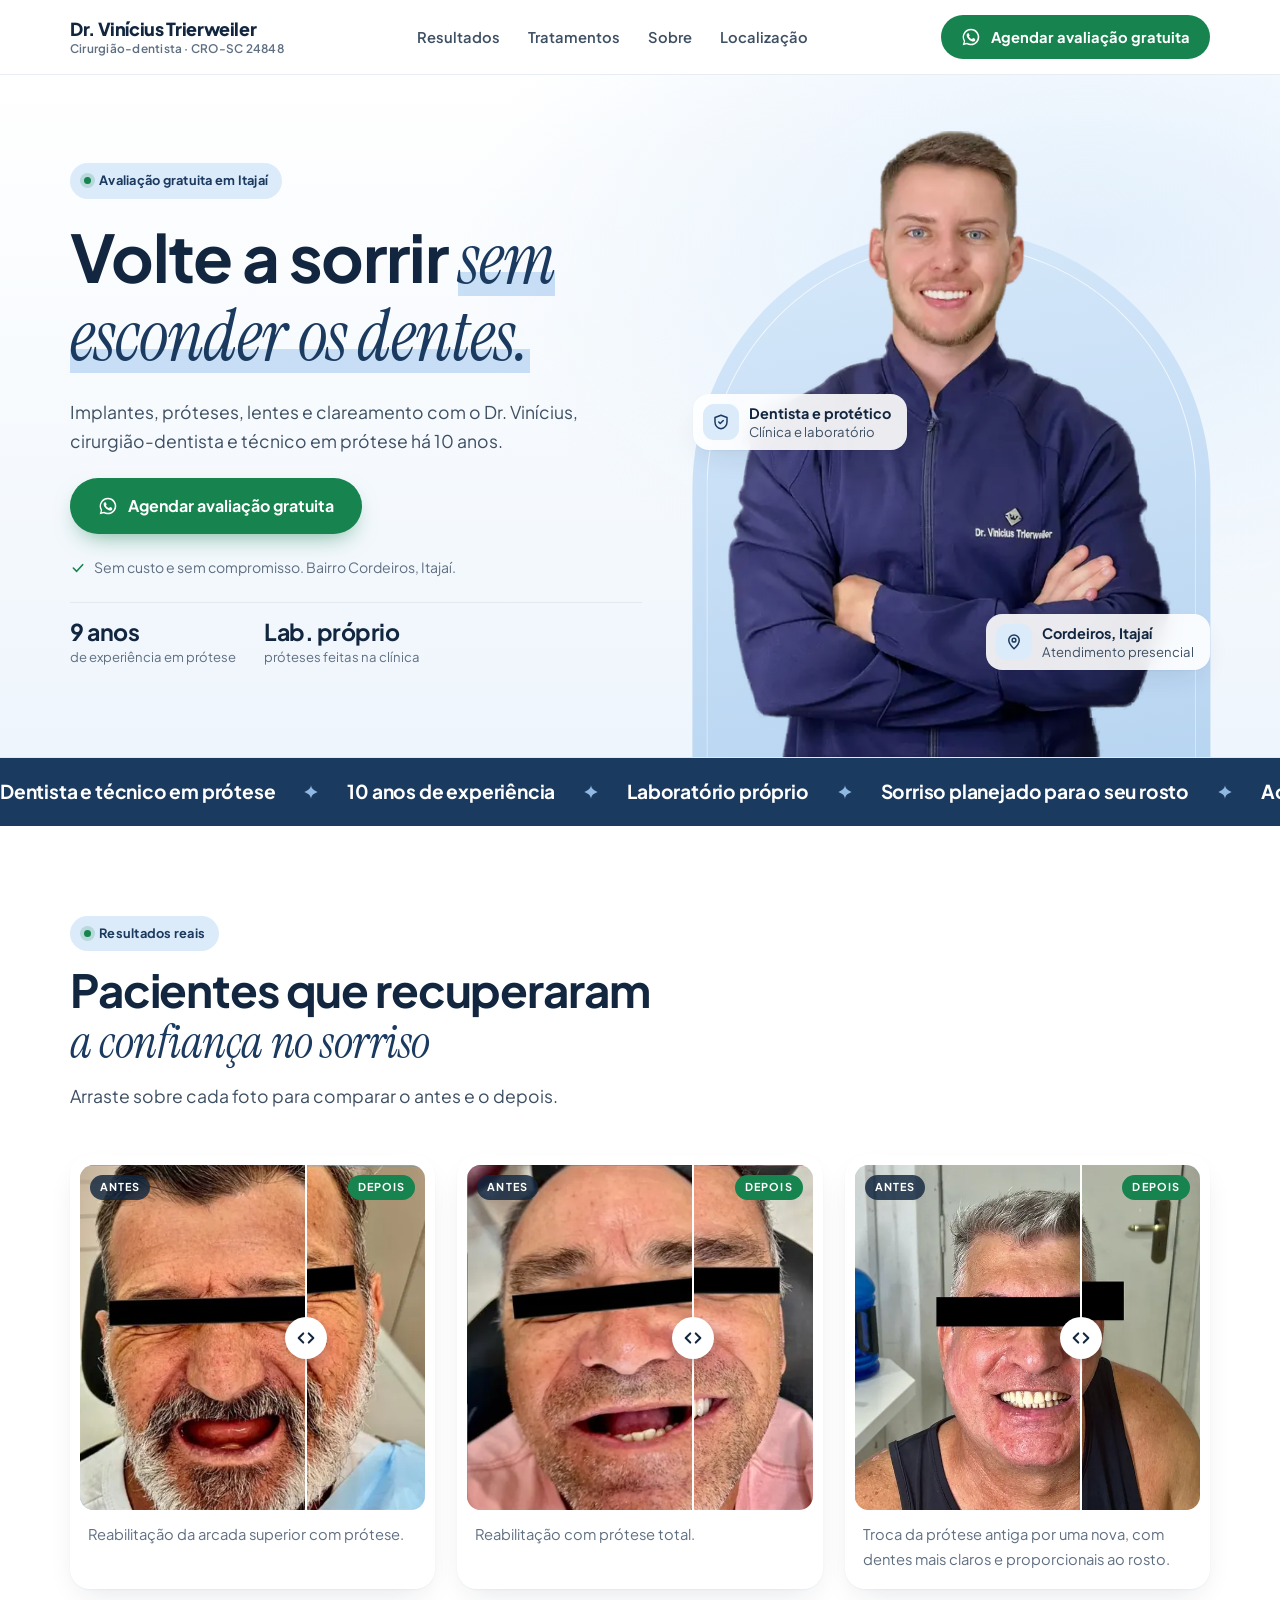
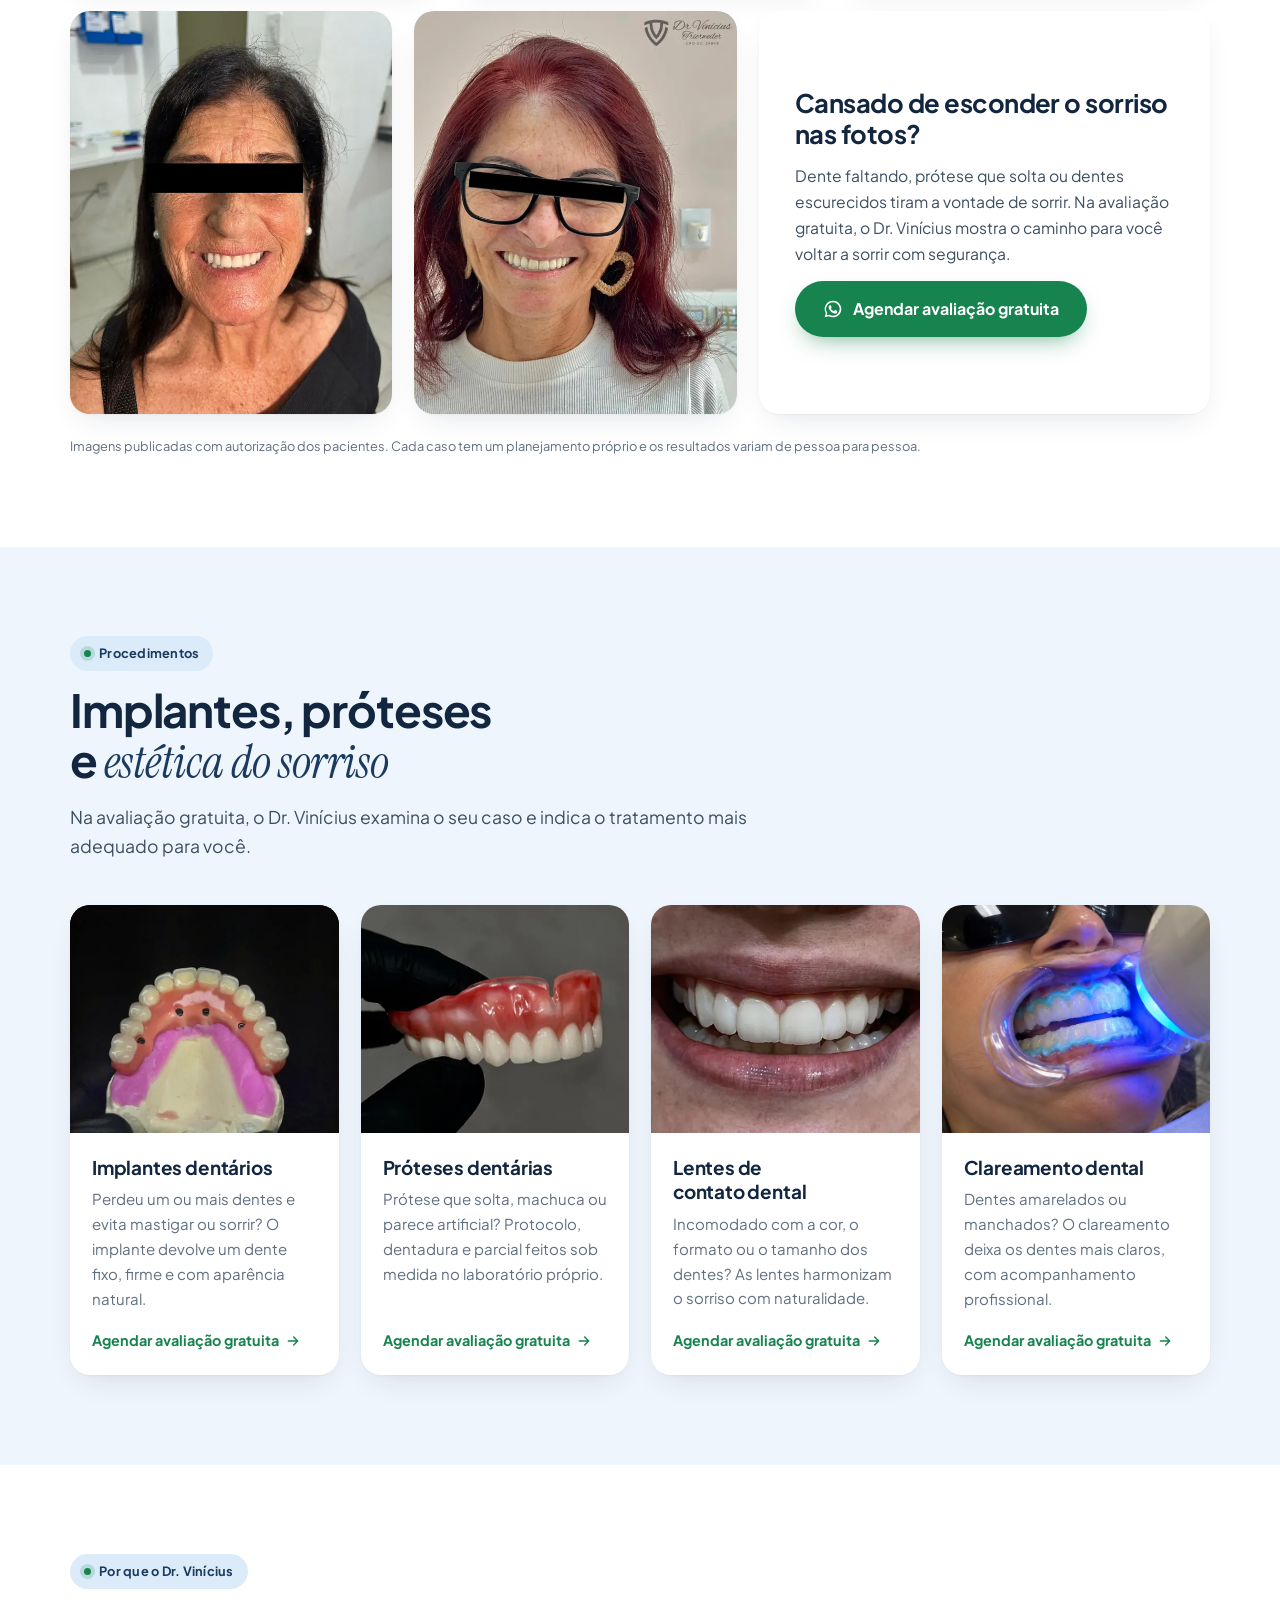
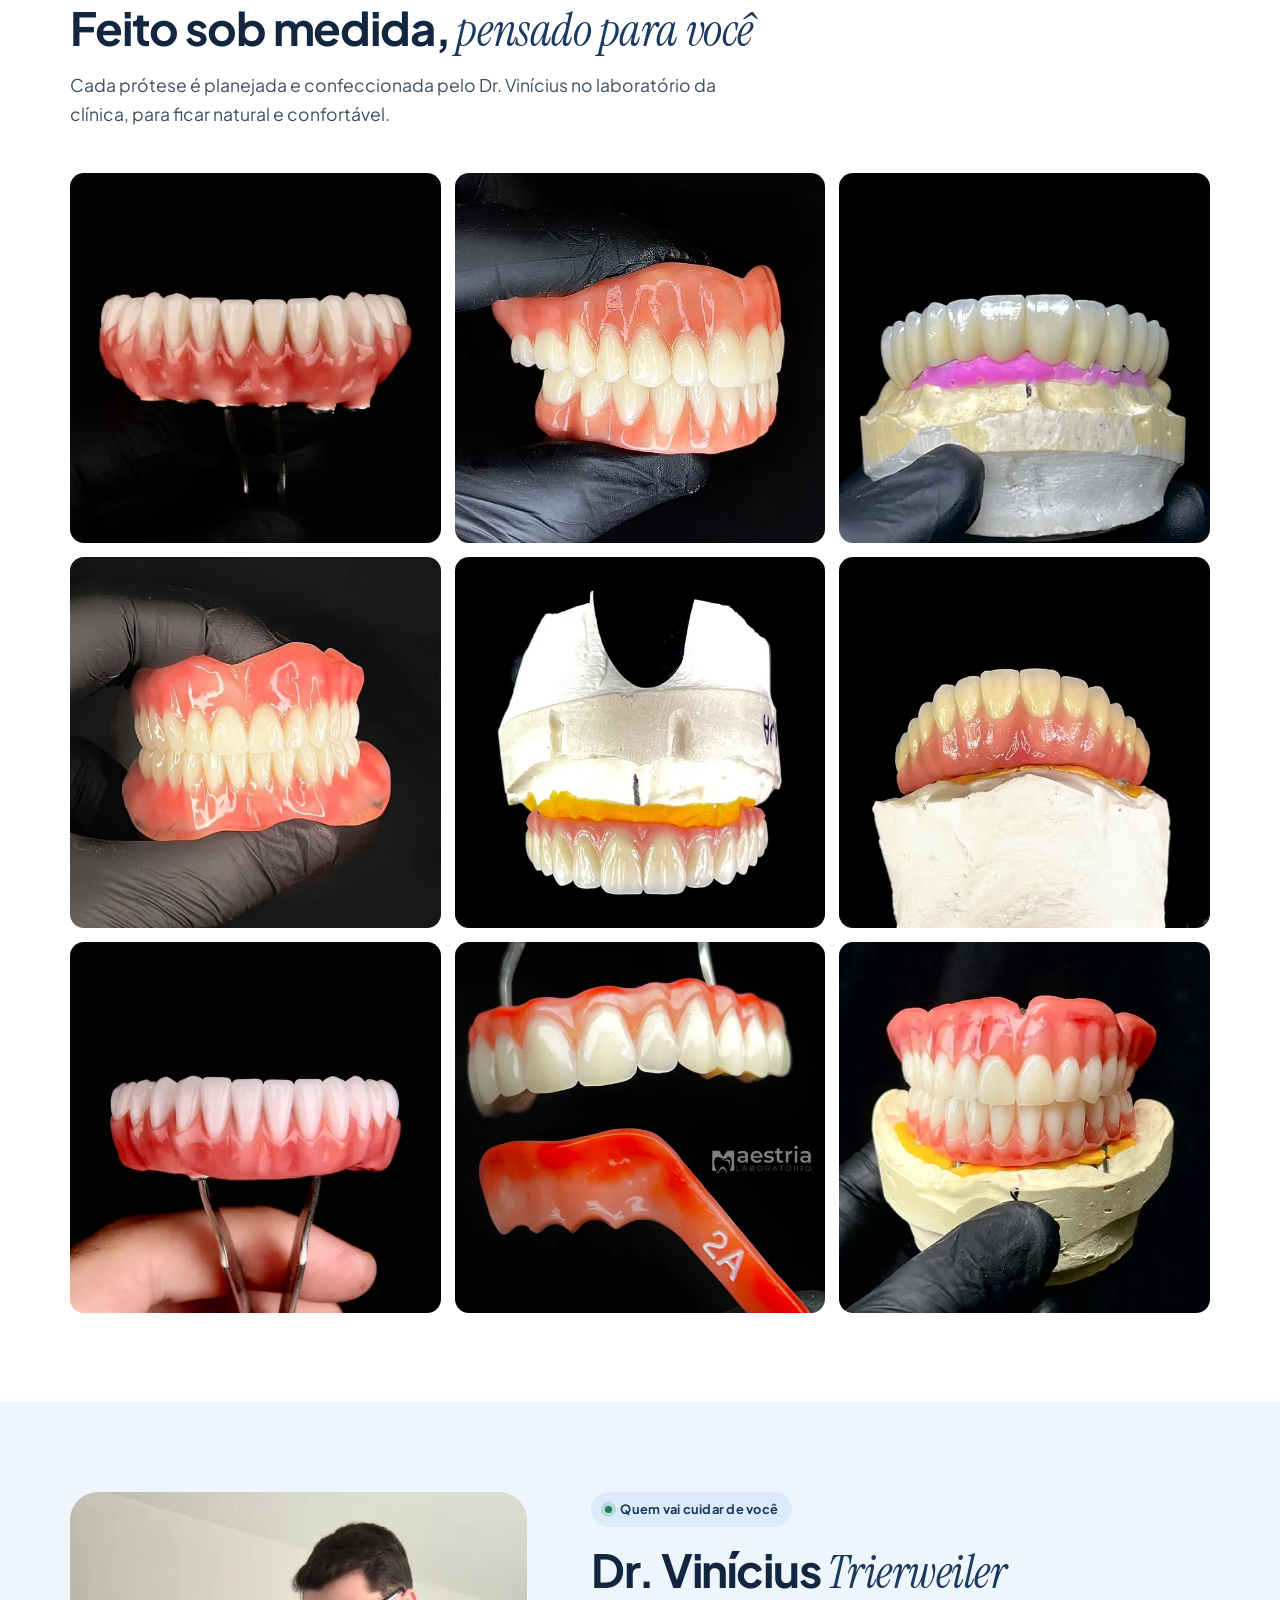
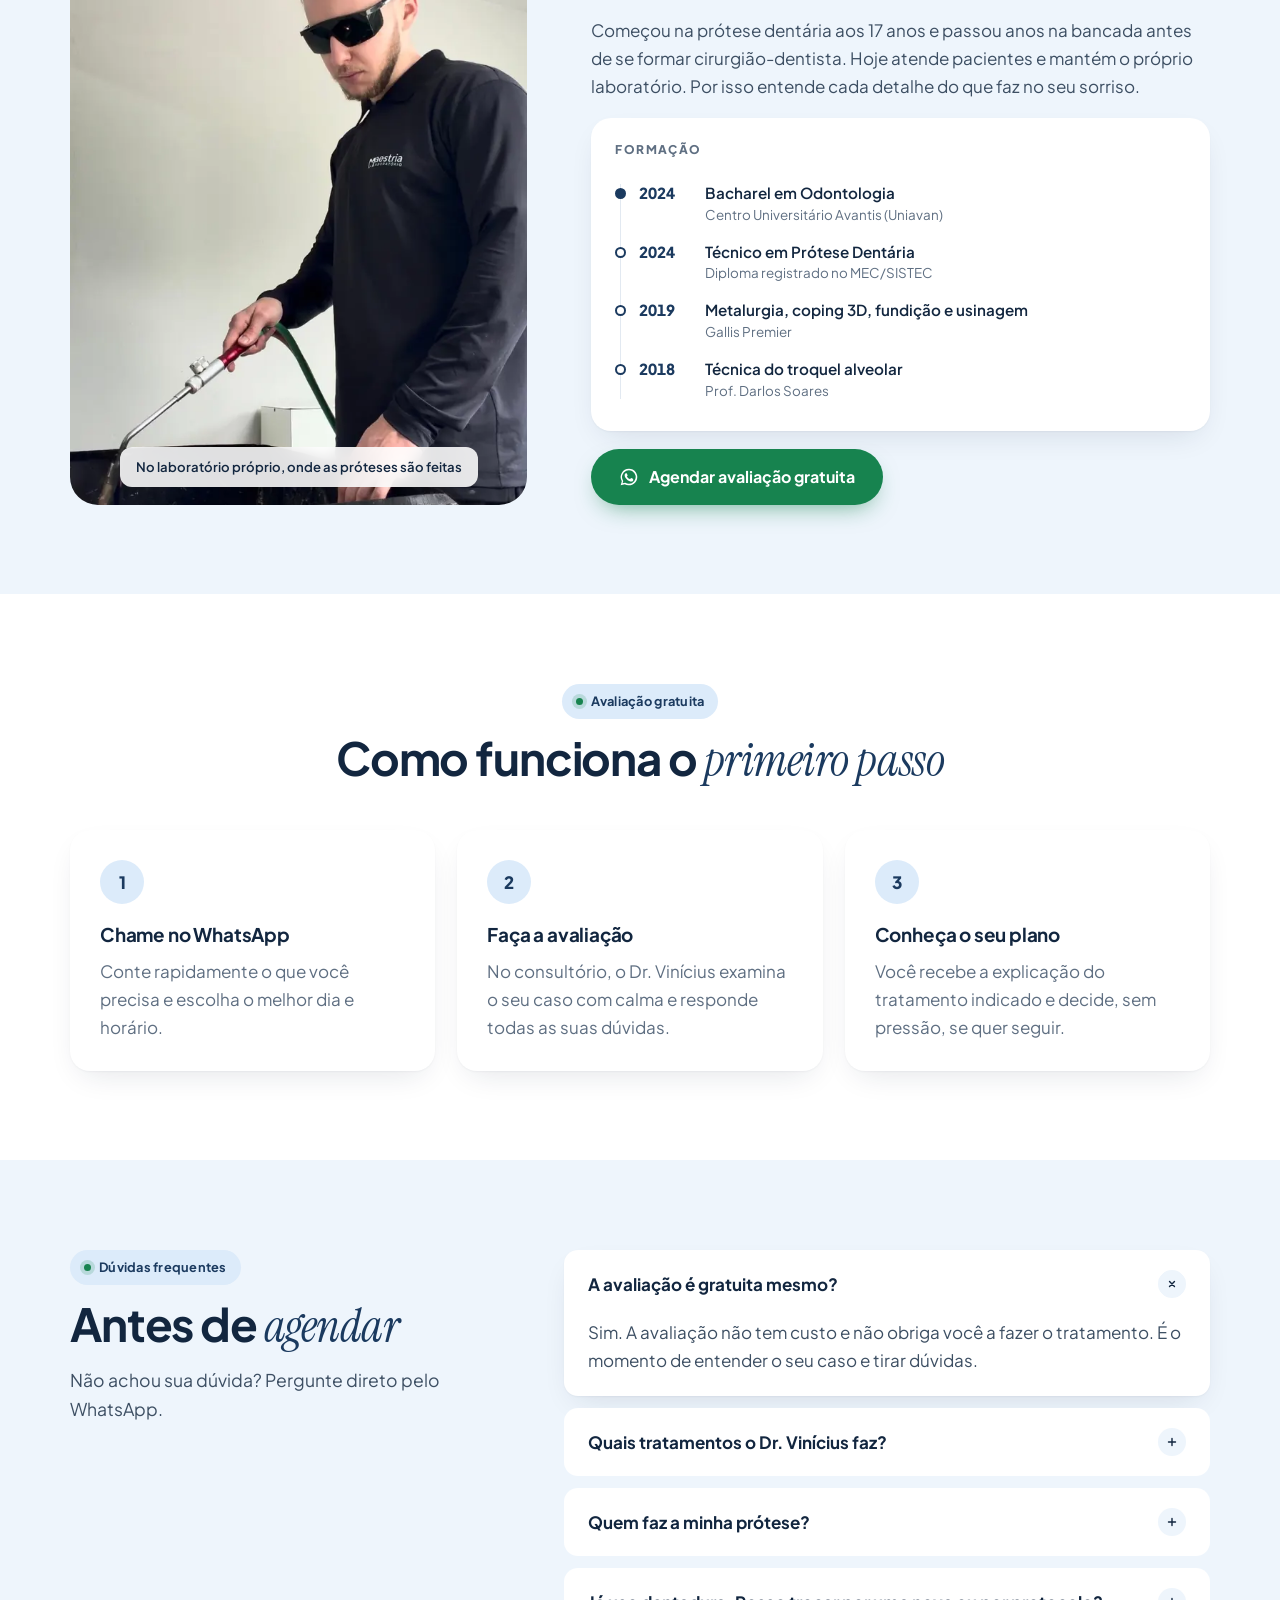
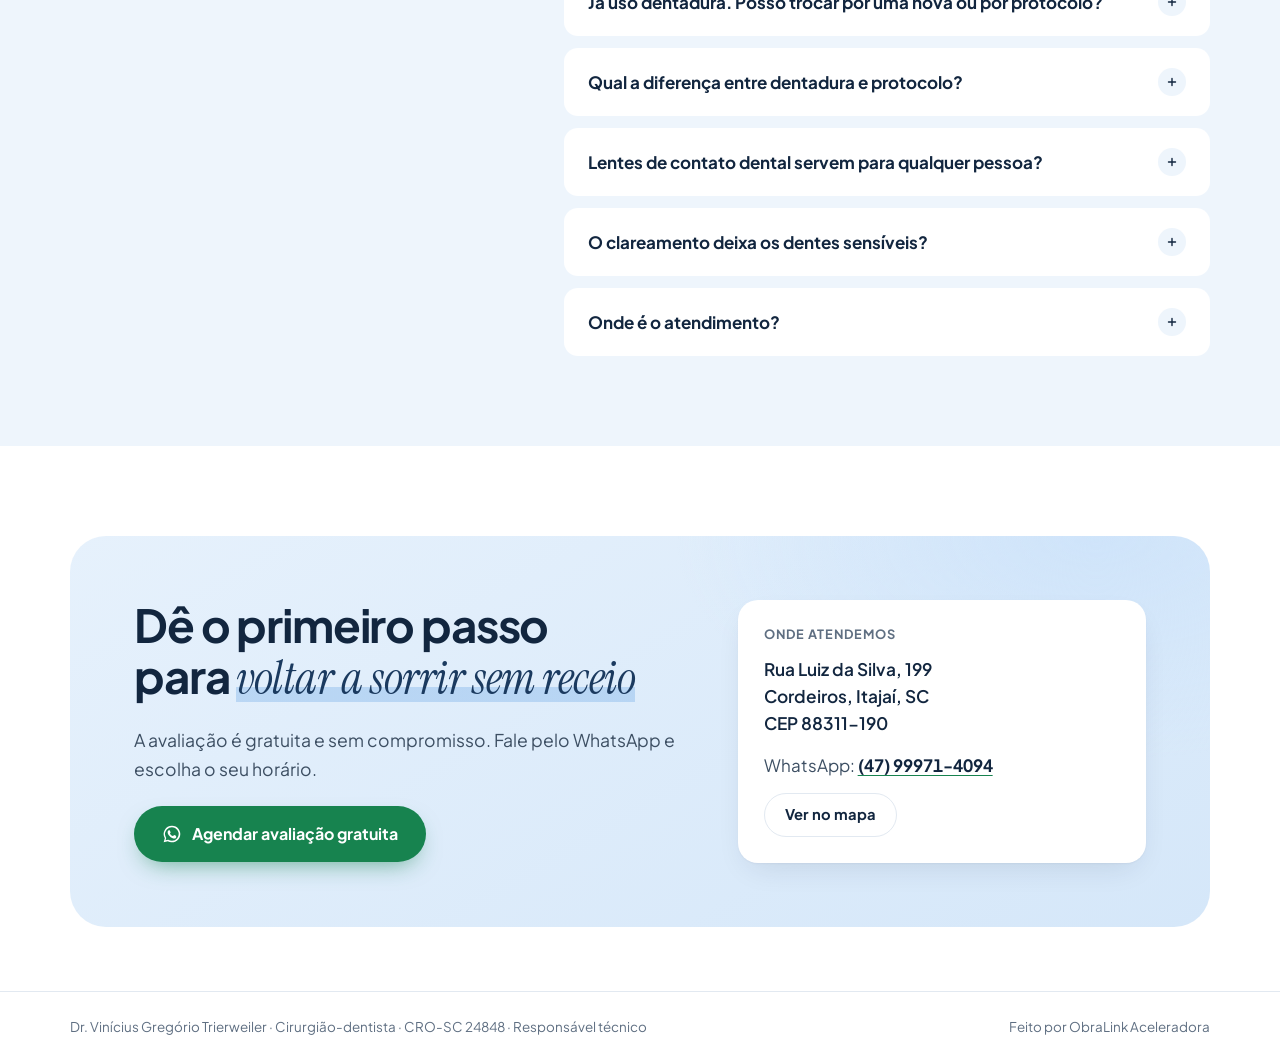
==== commit c2c97d48: "Galeria: protocolo inferior em alta resolução como primeira foto Co-Authored-By: Claude Opus 5.5 <no" ====
--- a/index.html
+++ b/index.html
@@ -144,6 +144,7 @@
       <p class="swipe-hint" aria-hidden="true">Arraste para o lado para ver mais</p>
     </div>
     <div class="gallery">
+      <img src="img/lab8-0955d622.webp" alt="Protocolo inferior visto de frente" width="640" height="640" loading="lazy" decoding="async">
       <img src="img/lab1-8278efc8.webp" alt="Prótese total superior e inferior vista de lado" width="640" height="640" loading="lazy" decoding="async">
       <img src="img/lab2-67d87e3d.webp" alt="Protocolo inferior sobre o modelo de gesso" width="640" height="640" loading="lazy" decoding="async">
       <img src="img/lab3-2e3ae890.webp" alt="Prótese total superior e inferior vista de frente" width="640" height="640" loading="lazy" decoding="async">
@@ -151,7 +152,6 @@
       <img src="img/lab5-318d3771.webp" alt="Protocolo inferior sobre o modelo de gesso" width="640" height="640" loading="lazy" decoding="async">
       <img src="img/lab6-30bf2331.webp" alt="Protocolo inferior com gengiva caracterizada" width="640" height="640" loading="lazy" decoding="async">
       <img src="img/lab7-11c76a00.webp" alt="Protocolo superior ao lado da escala de cor da gengiva" width="640" height="640" loading="lazy" decoding="async">
-      <img src="img/lab8-438f18f5.webp" alt="Protocolo inferior visto de frente" width="640" height="640" loading="lazy" decoding="async">
       <img src="img/lab9-eb7da286.webp" alt="Prótese total superior e inferior sobre o modelo de gesso" width="640" height="640" loading="lazy" decoding="async">
     </div>
   </div>
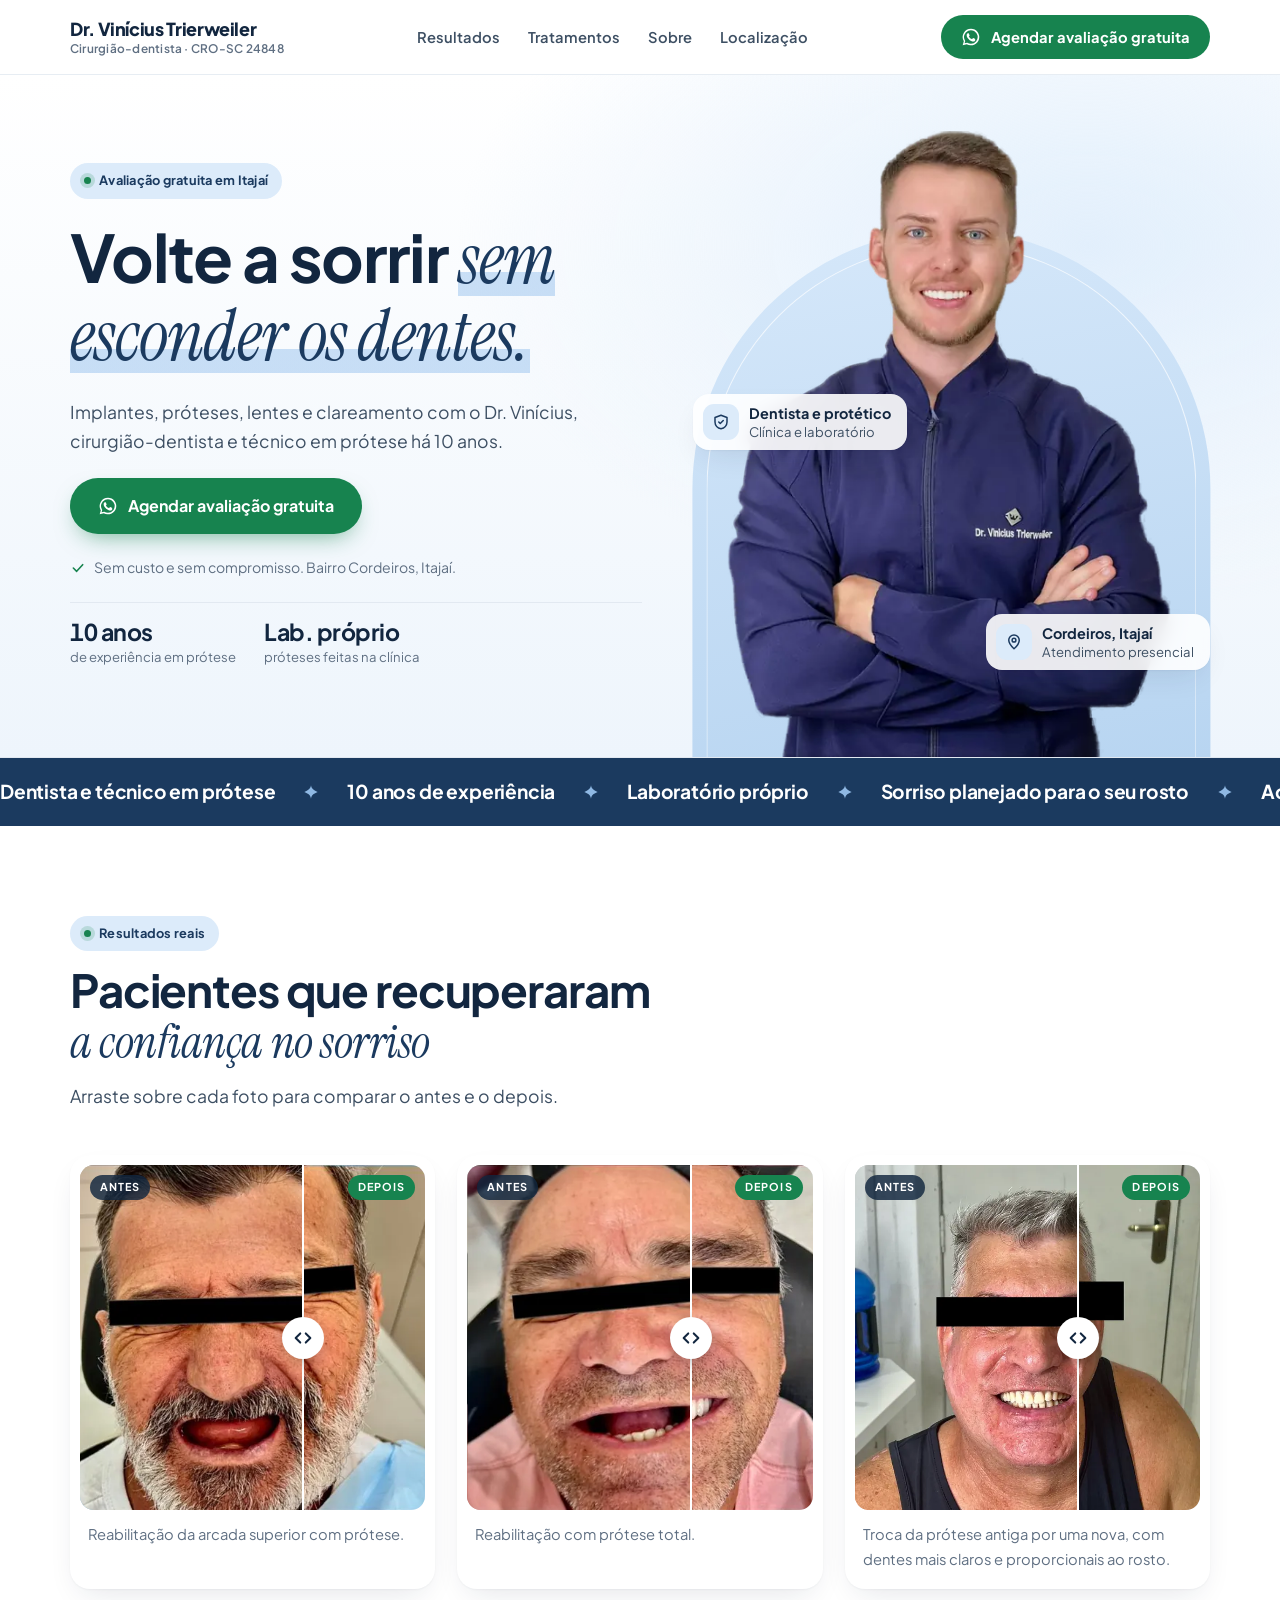
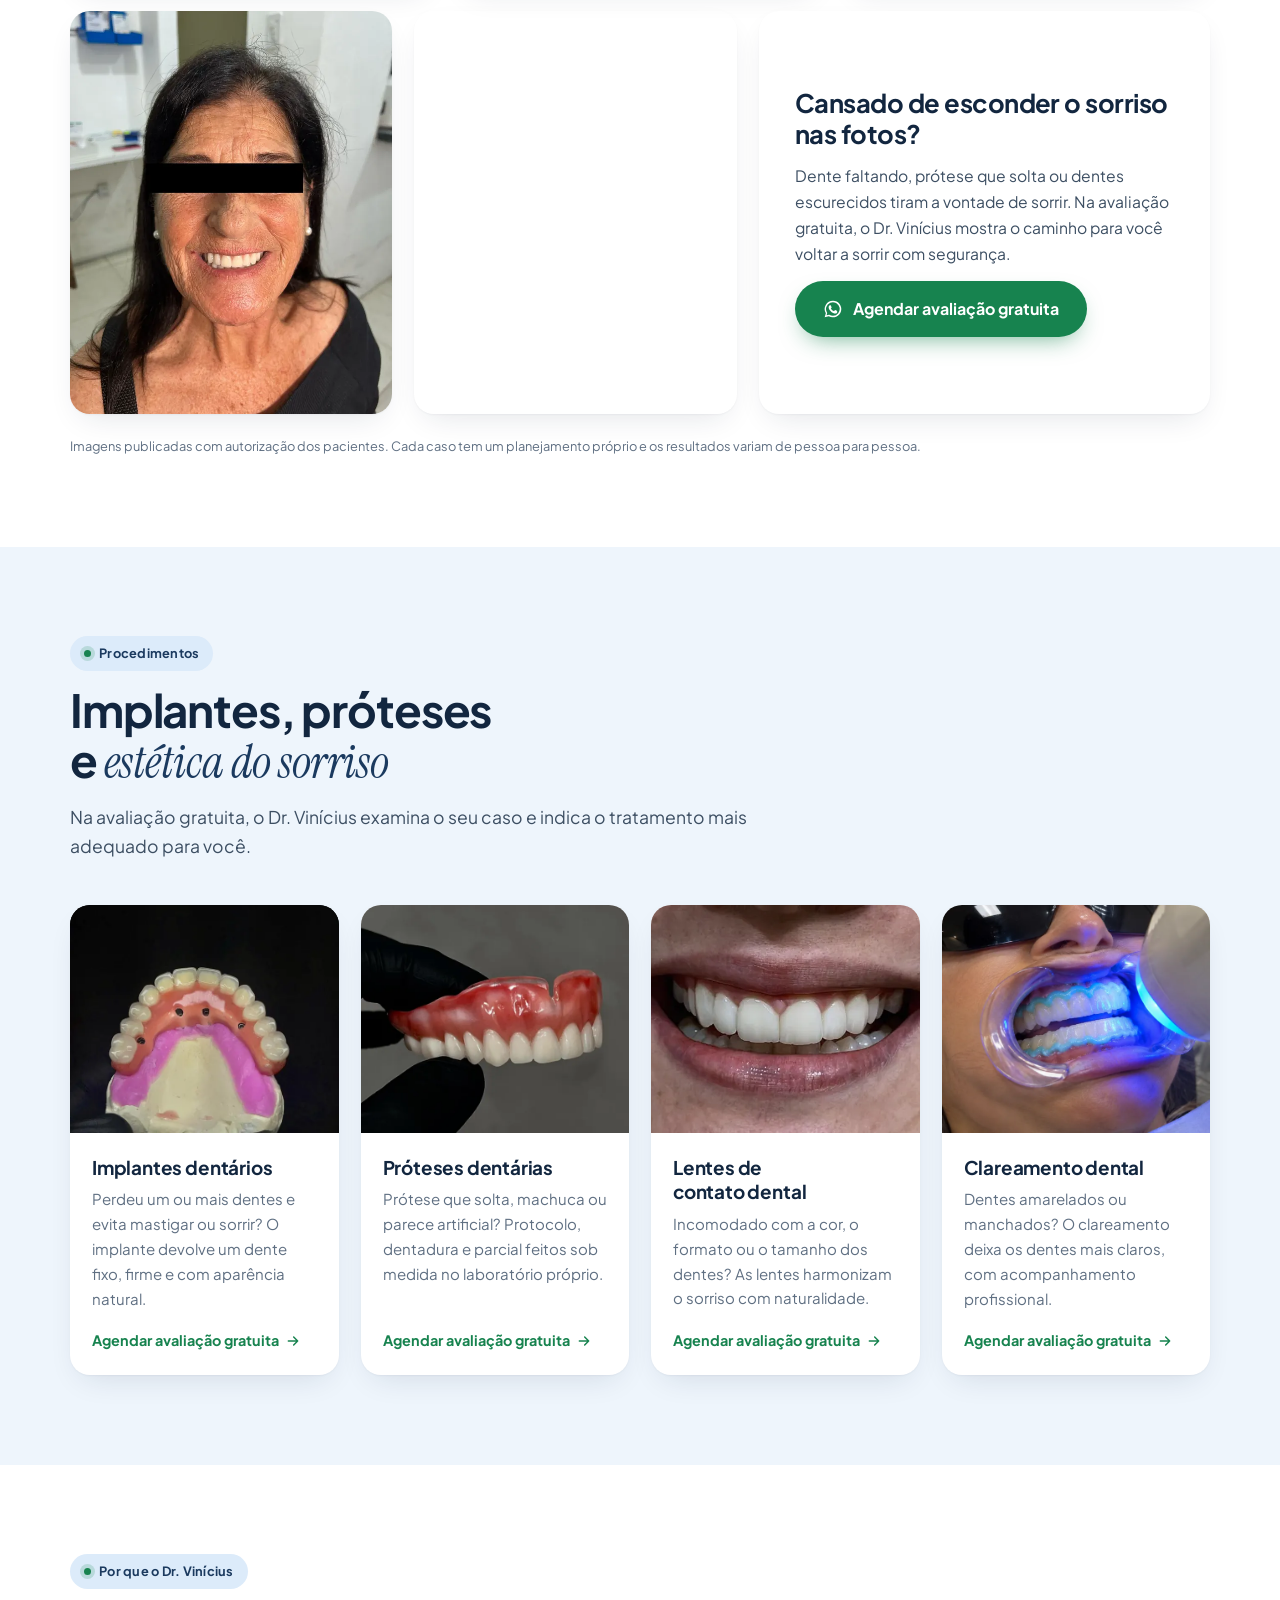
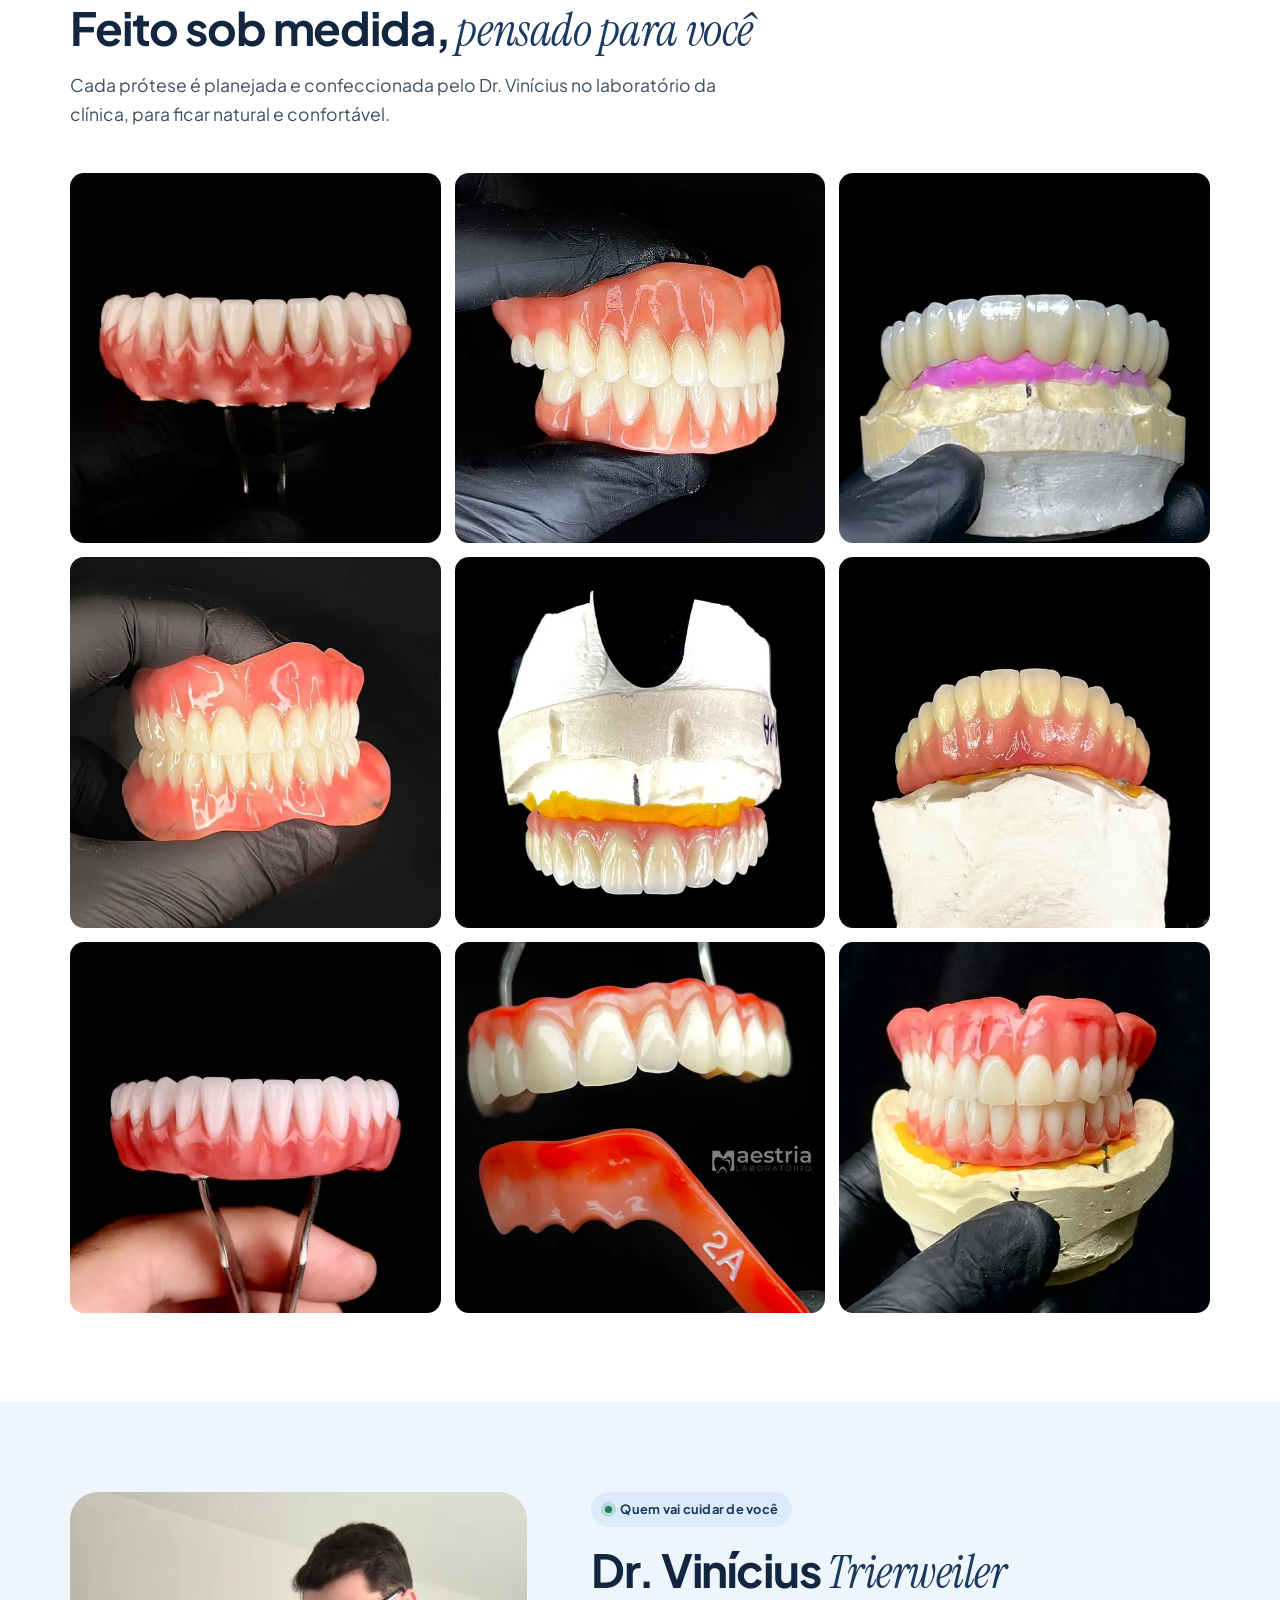
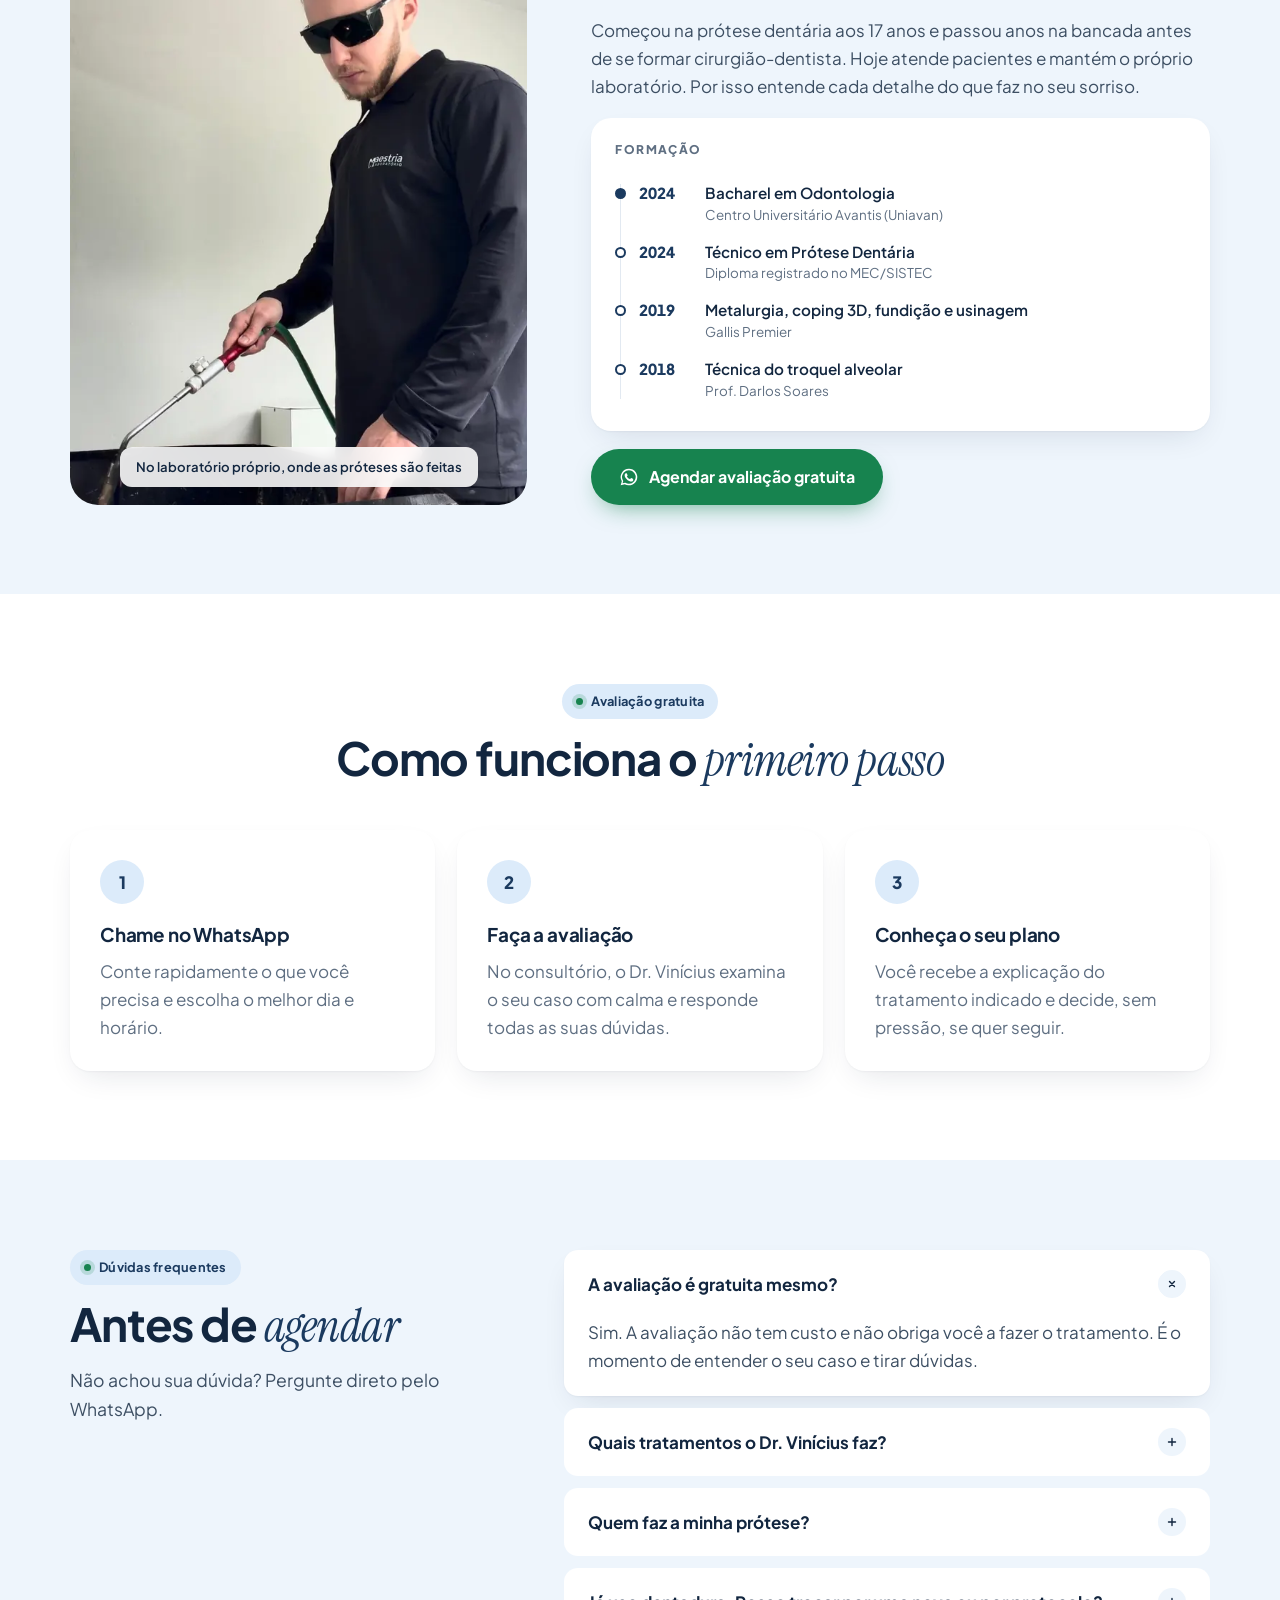
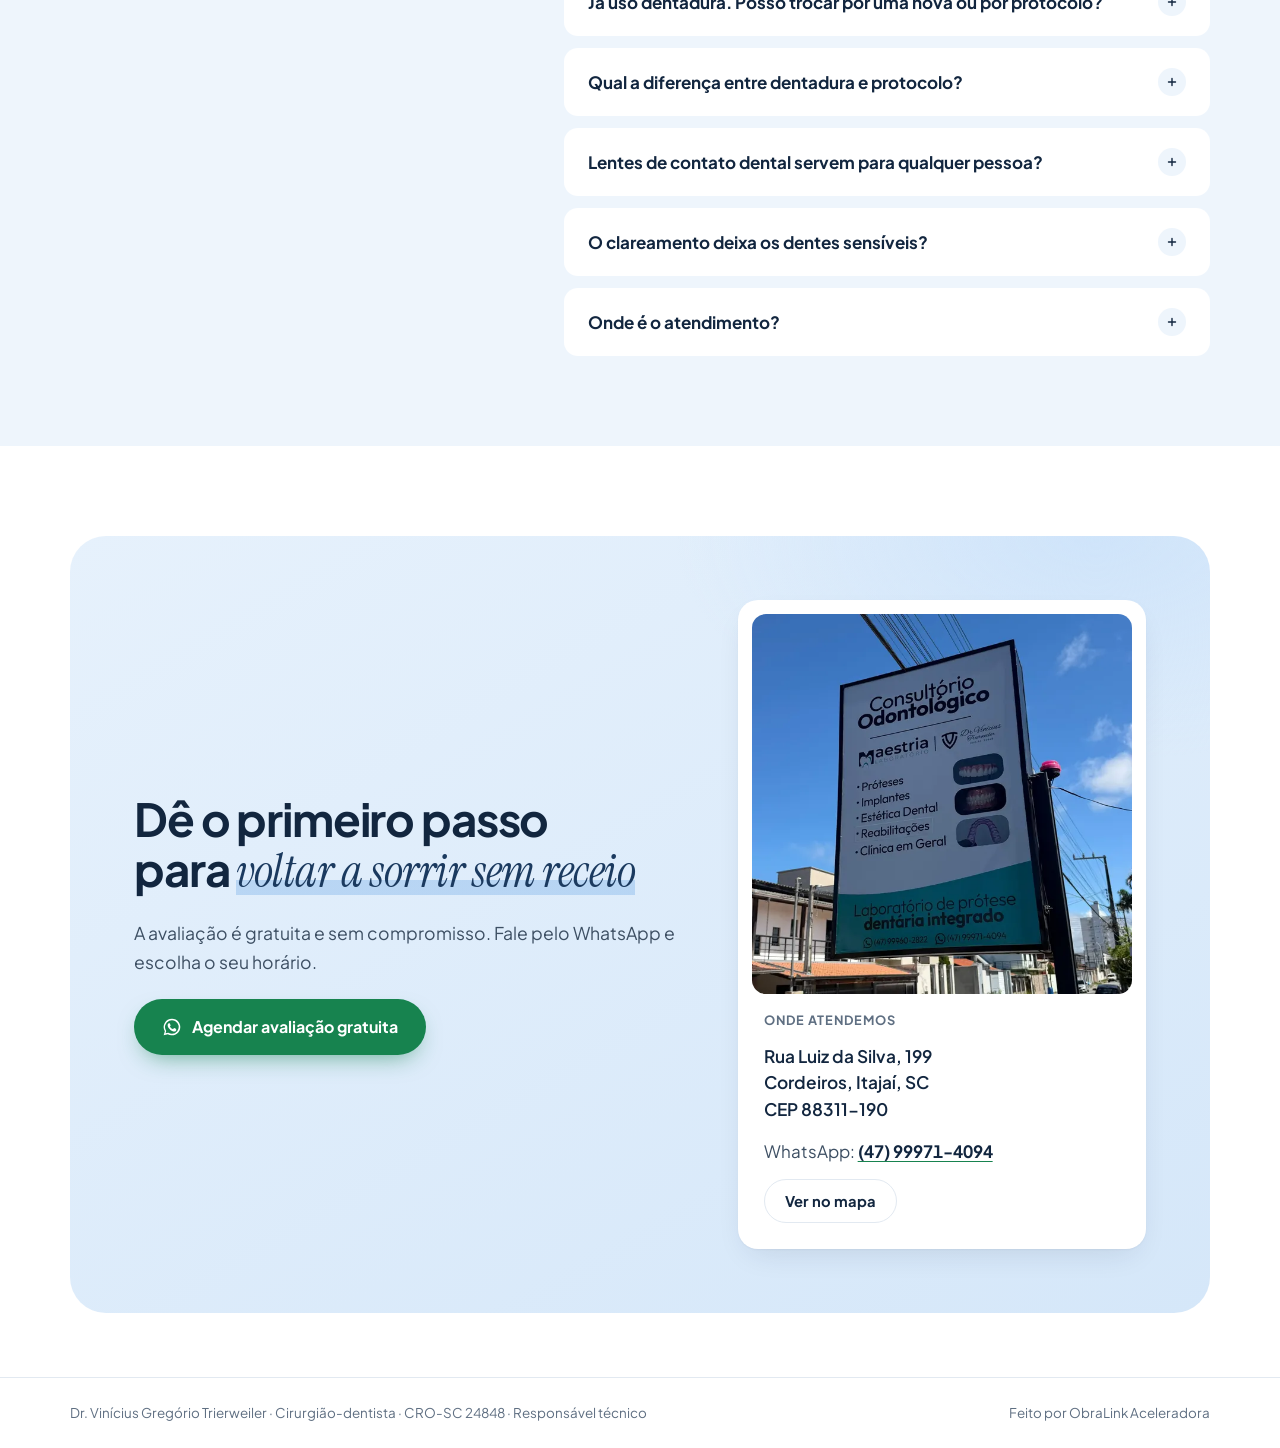
==== commit a5f204a5: "Localização: foto da placa do consultório no card Onde atendemos Co-Authored-By: Claude Opus 5.5 <no" ====
--- a/index.html
+++ b/index.html
@@ -17,7 +17,7 @@
 <script type="application/ld+json">{"@context": "https://schema.org", "@type": "Dentist", "name": "Dr. Vinícius Trierweiler", "description": "Recupere a confiança no seu sorriso. Implantes, próteses, lentes de contato dental e clareamento em Itajaí, SC, com dentista e técnico em prótese há 10 anos. Avaliação gratuita.", "url": "https://drviniciustrierweiler.com.br/", "telephone": "+55 47 99971-4094", "image": "https://drviniciustrierweiler.com.br/img/og-337fc0cc.jpg", "address": {"@type": "PostalAddress", "streetAddress": "Rua Luiz da Silva, 199", "addressLocality": "Itajaí", "addressRegion": "SC", "postalCode": "88311-190", "addressCountry": "BR"}, "areaServed": "Itajaí, SC", "hasMap": "https://www.google.com/maps/search/?api=1&query=Rua+Luiz+da+Silva+199+Cordeiros+Itaja%C3%AD+SC", "medicalSpecialty": "Dentistry", "founder": {"@type": "Person", "name": "Vinícius Gregório Trierweiler", "jobTitle": "Cirurgião-dentista", "identifier": "CRO-SC 24848"}}</script>
 <script type="application/ld+json">{"@context": "https://schema.org", "@type": "FAQPage", "mainEntity": [{"@type": "Question", "name": "A avaliação é gratuita mesmo?", "acceptedAnswer": {"@type": "Answer", "text": "Sim. A avaliação não tem custo e não obriga você a fazer o tratamento. É o momento de entender o seu caso e tirar dúvidas."}}, {"@type": "Question", "name": "Quais tratamentos o Dr. Vinícius faz?", "acceptedAnswer": {"@type": "Answer", "text": "Implantes dentários, próteses (protocolo, dentadura e parcial), lentes de contato dental e clareamento. Na avaliação, o Dr. Vinícius indica o melhor caminho para o seu caso."}}, {"@type": "Question", "name": "Quem faz a minha prótese?", "acceptedAnswer": {"@type": "Answer", "text": "O próprio Dr. Vinícius, no laboratório da clínica. Quem atende você no consultório é quem confecciona e ajusta a peça."}}, {"@type": "Question", "name": "Já uso dentadura. Posso trocar por uma nova ou por protocolo?", "acceptedAnswer": {"@type": "Answer", "text": "Na maioria dos casos, sim. Na avaliação, o Dr. Vinícius verifica a sua situação e explica as opções possíveis para você."}}, {"@type": "Question", "name": "Qual a diferença entre dentadura e protocolo?", "acceptedAnswer": {"@type": "Answer", "text": "A dentadura (prótese total) é removível e apoiada na gengiva. O protocolo é fixo, parafusado sobre implantes, e não sai da boca. A indicação depende de cada caso."}}, {"@type": "Question", "name": "Lentes de contato dental servem para qualquer pessoa?", "acceptedAnswer": {"@type": "Answer", "text": "Não. A indicação depende da saúde dos dentes e da gengiva e do resultado que você busca. Na avaliação, o Dr. Vinícius explica se as lentes são indicadas para você."}}, {"@type": "Question", "name": "O clareamento deixa os dentes sensíveis?", "acceptedAnswer": {"@type": "Answer", "text": "Algumas pessoas sentem uma sensibilidade passageira durante o tratamento. Por isso o clareamento é feito com acompanhamento profissional, ajustado ao seu caso."}}, {"@type": "Question", "name": "Onde é o atendimento?", "acceptedAnswer": {"@type": "Answer", "text": "Rua Luiz da Silva, 199, bairro Cordeiros, Itajaí, Santa Catarina. Ver no mapa"}}]}</script>
 
-<style>:root{--ink:#12263f;--text:#3d4f63;--muted:#5f6f82;--bg:#ffffff;--mist:#eef5fc;--sky:#dcebfa;--line:#e2e9f1;--navy:#1b3a5f;--cta:#17834f;--cta-hover:#126b40;--cta-glow:23,131,79;--font-head:"Plus Jakarta Sans","Segoe UI",system-ui,-apple-system,sans-serif;--font-accent:"Instrument Serif","Iowan Old Style",Georgia,serif;--r-lg:28px;--r:20px;--r-sm:14px;--shadow:0 1px 2px rgba(18,38,63,.04),0 12px 32px -12px rgba(18,38,63,.14);--wrap:1180px;--space-section:clamp(56px,7vw,96px);--space-head:clamp(28px,3.5vw,44px);--gap:clamp(14px,1.8vw,22px);color-scheme:light}*,*::before,*::after{box-sizing:border-box}html{scroll-behavior:smooth;scroll-padding-top:90px;-webkit-text-size-adjust:100%}body{margin:0;background:var(--bg);color:var(--text);font:400 17px/1.65 var(--font-head);-webkit-font-smoothing:antialiased}img{max-width:100%;height:auto;display:block}a{color:inherit}.wrap{max-width:var(--wrap);margin:0 auto;padding-left:max(20px,env(safe-area-inset-left,0px));padding-right:max(20px,env(safe-area-inset-right,0px))}h1,h2,h3{font-family:var(--font-head);color:var(--ink);font-weight:700;line-height:1.1;letter-spacing:-.025em;text-wrap:balance;margin:0}h2{font-size:clamp(1.95rem,3.8vw,2.85rem)}h3{font-size:1.18rem;letter-spacing:-.01em;line-height:1.3}.serif{font-family:var(--font-accent);font-weight:400;font-style:italic;letter-spacing:-.01em;color:var(--navy)}p{margin:0}.pill{display:inline-flex;align-items:center;gap:8px;width:max-content;max-width:100%;padding:7px 14px;border-radius:999px;background:var(--sky);color:var(--navy);font-size:.8rem;font-weight:700;letter-spacing:.02em}.pill::before{content:"";width:7px;height:7px;border-radius:50%;background:var(--cta);box-shadow:0 0 0 4px rgba(var(--cta-glow),.18);flex:none}.lead{font-size:1.1rem;max-width:58ch}section{padding-block:var(--space-section)}.mist{background:var(--mist)}.sec-head{display:grid;gap:14px;margin-bottom:var(--space-head);max-width:700px}.sec-head.center{margin-inline:auto;text-align:center;justify-items:center}.sr-only{position:absolute;width:1px;height:1px;overflow:hidden;clip:rect(0 0 0 0);white-space:nowrap}.skip{position:absolute;left:12px;top:-60px;z-index:100;background:var(--ink);color:#fff;padding:10px 16px;border-radius:10px;font-weight:700;text-decoration:none}.skip:focus{top:12px}.mark{background-image:linear-gradient(transparent 64%,rgba(120,175,232,.38) 64%,rgba(120,175,232,.38) 90%,transparent 90%);background-repeat:no-repeat;background-size:100% 100%;-webkit-box-decoration-break:clone;box-decoration-break:clone;transition:background-size 1.2s cubic-bezier(.65,0,.35,1) .25s}.js .mark:not(.on){background-size:0% 100%}@keyframes rise{from{transform:translateY(26px)}to{transform:none}}@supports (animation-timeline: view()){@media (prefers-reduced-motion:no-preference){.sec-head,.cases,.smiles,.treat,.gallery,.about-photo,.about-copy,.steps,.faq,.final-card{animation:rise linear both;animation-timeline:view();animation-range:entry 0% entry 30%}}}.btn{display:inline-flex;align-items:center;justify-content:center;gap:10px;min-height:56px;padding:0 28px;border-radius:999px;background:var(--cta);color:#fff;font:700 1rem/1 var(--font-head);text-decoration:none;white-space:nowrap;border:0;cursor:pointer;box-shadow:0 10px 24px -10px rgba(var(--cta-glow),.65);transition:background .2s,transform .2s,box-shadow .2s}.btn:hover{background:var(--cta-hover);transform:translateY(-2px);box-shadow:0 14px 28px -10px rgba(var(--cta-glow),.7)}.btn:active{transform:translateY(0)}.btn:focus-visible,.btn-line:focus-visible,summary:focus-visible,.ba input:focus-visible+.ba-handle,.nav a:focus-visible,.brand:focus-visible{outline:3px solid var(--navy);outline-offset:3px}.btn svg{width:20px;height:20px;flex:none}.btn-sm{min-height:44px;padding:0 20px;font-size:.92rem;box-shadow:none}.btn-line{display:inline-flex;align-items:center;gap:8px;min-height:44px;padding:0 20px;border-radius:999px;border:1px solid var(--line);background:#fff;color:var(--ink);font-weight:700;font-size:.92rem;text-decoration:none}.btn-line:hover{border-color:var(--navy)}.micro{font-size:.88rem;color:var(--muted);display:flex;align-items:center;gap:8px}.micro svg{width:16px;height:16px;color:var(--cta);flex:none}body::before{content:"";position:fixed;inset:0 0 auto;height:env(safe-area-inset-top,0px);z-index:60;background:rgba(255,255,255,.9)}.top{position:sticky;top:env(safe-area-inset-top,0px);z-index:50;background:rgba(255,255,255,.82);backdrop-filter:saturate(1.4) blur(14px);-webkit-backdrop-filter:saturate(1.4) blur(14px);border-bottom:1px solid rgba(226,233,241,.8)}.top .wrap{display:flex;align-items:center;justify-content:space-between;gap:16px;min-height:74px}.brand{display:grid;gap:2px;text-decoration:none;line-height:1.15;border-radius:6px}.brand-name{font-weight:800;font-size:1.12rem;color:var(--ink);letter-spacing:-.02em}.brand-sub{font-size:.74rem;font-weight:600;color:var(--muted);letter-spacing:.02em}.nav{display:flex;gap:28px;font-size:.92rem;font-weight:600;color:var(--text)}.nav a{text-decoration:none;border-radius:6px}.nav a:hover{color:var(--ink)}.hero{position:relative;overflow:hidden;padding-block:clamp(32px,5vw,56px) 0;border-bottom:1px solid var(--line);background:radial-gradient(900px 520px at 85% 25%,#e2effc 0%,rgba(226,239,252,0) 70%),linear-gradient(180deg,#ffffff 0%,#eef5fc 100%)}.hero .wrap{display:grid;grid-template-columns:1.05fr .95fr;gap:clamp(24px,4vw,56px);align-items:end}.hero-copy{display:grid;gap:var(--gap);align-content:center;padding-bottom:var(--space-section);min-width:0}.hero h1{font-size:clamp(2.5rem,5.2vw,4.1rem)}.hero h1 .serif{font-size:1.08em}.hero-ctas{display:flex;flex-wrap:wrap;gap:12px;align-items:center}.hero-trust{display:flex;flex-wrap:wrap;gap:10px 28px;border-top:1px solid var(--line)}.hero-trust div{display:grid;gap:2px;padding-top:16px}.hero-trust b{font-size:1.45rem;color:var(--ink);letter-spacing:-.02em;line-height:1.1;font-variant-numeric:tabular-nums}.hero-trust span{font-size:.82rem;color:var(--muted)}.hero-trust b span{font-size:inherit;color:inherit}.hero-visual{position:relative;align-self:end;display:grid;justify-items:center;min-width:0}.hero-visual .arch{position:absolute;bottom:0;left:50%;transform:translateX(-50%);width:min(100%,540px);aspect-ratio:1/1.02;border-radius:999px 999px 0 0;background:linear-gradient(170deg,#d6e8fa 0%,#b8d5f1 100%)}.hero-visual .arch::after{content:"";position:absolute;inset:14px 14px 0;border-radius:inherit;border:1px solid rgba(255,255,255,.7);border-bottom:0}.hero-visual img{position:relative;width:min(92%,470px);height:auto}.badge{position:absolute;z-index:2;display:flex;align-items:center;gap:10px;padding:10px 16px 10px 10px;border-radius:16px;background:rgba(255,255,255,.9);backdrop-filter:blur(10px);-webkit-backdrop-filter:blur(10px);box-shadow:var(--shadow);font-size:.82rem;line-height:1.3;color:var(--text)}.badge b{display:block;color:var(--ink);font-size:.9rem}.badge i{display:grid;place-items:center;width:36px;height:36px;border-radius:11px;background:var(--sky);color:var(--navy);flex:none}.badge i svg{width:18px;height:18px}.badge.b1{left:0;top:42%}.badge.b2{right:0;bottom:14%}.ticker{background:var(--navy);color:#fff;overflow:hidden;padding-block:18px}.ticker-track{display:flex;width:max-content;animation:ticker 38s linear infinite}.ticker:hover .ticker-track{animation-play-state:paused}.ticker-row{display:flex;align-items:center;gap:28px;padding-right:28px;flex:none}.ticker-row span{font-weight:700;font-size:clamp(1rem,1.6vw,1.2rem);letter-spacing:-.01em;white-space:nowrap}.ticker-row svg{width:16px;height:16px;color:#8fb8e3;flex:none}@keyframes ticker{to{transform:translateX(-50%)}}.cases{display:grid;grid-template-columns:repeat(3,minmax(0,1fr));gap:var(--gap)}.case{background:#fff;border-radius:var(--r);padding:10px;box-shadow:var(--shadow);display:grid;gap:12px;align-content:start}.case p{font-size:.92rem;color:var(--muted);padding:0 8px 8px}.ba{position:relative;border-radius:var(--r-sm);overflow:hidden;aspect-ratio:1;background:var(--mist);touch-action:pan-y;cursor:ew-resize;-webkit-user-select:none;user-select:none;-webkit-touch-callout:none;--pos:50%}.ba img{position:absolute;inset:0;width:100%;height:100%;object-fit:cover;pointer-events:none;-webkit-user-drag:none}.ba .before{position:absolute;inset:0;clip-path:inset(0 calc(100% - var(--pos)) 0 0)}.ba input{position:absolute;inset:0;width:100%;height:100%;margin:0;opacity:0;z-index:3;pointer-events:none}.ba-handle{position:absolute;top:0;bottom:0;left:var(--pos);width:2px;margin-left:-1px;background:#fff;z-index:2;pointer-events:none}.ba-handle::after{content:"";position:absolute;top:50%;left:50%;width:42px;height:42px;transform:translate(-50%,-50%);border-radius:50%;background:#fff url("data:image/svg+xml,%3Csvg xmlns='http://www.w3.org/2000/svg' viewBox='0 0 24 24' fill='none' stroke='%2312263f' stroke-width='2.2' stroke-linecap='round' stroke-linejoin='round'%3E%3Cpath d='m9 7-5 5 5 5M15 7l5 5-5 5'/%3E%3C/svg%3E") center/22px no-repeat;box-shadow:0 4px 14px rgba(0,0,0,.25);transition:transform .15s}.ba.dragging .ba-handle::after{transform:translate(-50%,-50%) scale(1.12)}.tag{position:absolute;top:10px;z-index:2;background:rgba(18,38,63,.82);color:#fff;font:700 .68rem/1 var(--font-head);letter-spacing:.1em;text-transform:uppercase;padding:7px 10px;border-radius:999px;pointer-events:none}.tag.l{left:10px}.tag.r{right:10px;background:var(--cta)}.smiles{display:grid;grid-template-columns:1fr 1fr 1.4fr;gap:var(--gap);margin-top:var(--gap)}.smiles figure{margin:0;border-radius:var(--r);overflow:hidden;box-shadow:var(--shadow);aspect-ratio:4/5}.smiles img{width:100%;height:100%;object-fit:cover}.smiles .note{background:#fff;color:var(--text);box-shadow:var(--shadow);border-radius:var(--r);padding:clamp(22px,3vw,36px);display:grid;gap:14px;align-content:center;justify-items:start}.smiles .note b{color:var(--ink);font-size:clamp(1.3rem,2vw,1.6rem);line-height:1.2;letter-spacing:-.02em}.smiles .note p{font-size:.98rem;color:var(--text)}.disclaimer{margin-top:var(--gap);font-size:.8rem;color:var(--muted)}.swipe-hint,.dots{display:none}.treat{display:grid;grid-template-columns:repeat(4,minmax(0,1fr));gap:var(--gap)}.t-card{background:#fff;border-radius:var(--r);overflow:hidden;box-shadow:var(--shadow);display:grid;grid-template-rows:auto 1fr}.t-card img{width:100%;aspect-ratio:4/3.4;object-fit:cover;background:#0b0f15}.t-card img.pos-bottom{object-position:center bottom}.t-card > div{padding:22px;display:flex;flex-direction:column;gap:8px;min-width:0}.t-card p{color:var(--muted);font-size:.94rem}.t-link{margin-top:auto;padding-top:10px;display:inline-flex;align-items:center;gap:6px;font-weight:700;font-size:.9rem;color:var(--cta);text-decoration:none}.t-link svg{width:16px;height:16px;flex:none;transition:transform .2s}.t-link:hover svg{transform:translateX(3px)}.t-link:focus-visible{outline:3px solid var(--navy);outline-offset:3px;border-radius:6px}.t-ph{aspect-ratio:4/3.4;display:flex;align-items:center;justify-content:center;color:var(--navy);background:radial-gradient(circle at 30% 25%,#ffffff 0%,rgba(255,255,255,0) 55%),linear-gradient(145deg,#e4f0fc 0%,#c7dcf2 100%)}.t-ph svg{width:72px;height:72px;opacity:.75}.gallery{display:grid;grid-template-columns:repeat(3,minmax(0,1fr));gap:14px}.gallery img{width:100%;aspect-ratio:1;object-fit:cover;border-radius:var(--r-sm);background:#0b0f15}.about .wrap{display:grid;grid-template-columns:.85fr 1.15fr;gap:clamp(32px,5vw,72px);align-items:stretch}.about-photo{position:relative;border-radius:var(--r-lg);overflow:hidden;background:var(--mist);margin:0;min-height:420px}.about-photo img{position:absolute;inset:0;width:100%;height:100%;object-fit:cover;object-position:center 30%}.about-copy{display:grid;gap:18px;align-content:center;min-width:0}.creds-wrap{background:#fff;border-radius:var(--r);padding:22px 24px;box-shadow:var(--shadow)}.creds-title{font-size:.75rem;font-weight:800;letter-spacing:.12em;text-transform:uppercase;color:var(--muted);margin-bottom:14px}.creds{list-style:none;margin:0;padding:0;display:grid;gap:0;position:relative}.creds::before{content:"";position:absolute;left:5px;top:10px;bottom:10px;width:1px;background:var(--line)}.creds li{position:relative;display:grid;grid-template-columns:54px 1fr;gap:12px;padding:9px 0 9px 24px;font-size:.95rem;color:var(--ink);font-weight:600;line-height:1.35}.creds li::before{content:"";position:absolute;left:0;top:14px;width:11px;height:11px;border-radius:50%;background:#fff;border:2px solid var(--navy)}.creds li:first-child::before{background:var(--navy)}.creds b{font-variant-numeric:tabular-nums;color:var(--navy);font-weight:800}.creds small{display:block;font-size:.84rem;font-weight:400;color:var(--muted);margin-top:2px}.about-copy .btn{justify-self:start}.about-photo figcaption{position:absolute;left:50%;bottom:18px;transform:translateX(-50%);width:max-content;max-width:calc(100% - 36px);text-align:center;padding:9px 16px;border-radius:12px;background:rgba(255,255,255,.88);backdrop-filter:blur(8px);-webkit-backdrop-filter:blur(8px);font-size:.82rem;font-weight:600;color:var(--ink)}.steps{display:grid;grid-template-columns:repeat(3,minmax(0,1fr));gap:var(--gap);counter-reset:s}.step{background:#fff;border-radius:var(--r);padding:30px;box-shadow:var(--shadow);display:grid;gap:10px;align-content:start}.step::before{counter-increment:s;content:counter(s);display:grid;place-items:center;width:44px;height:44px;border-radius:50%;background:var(--sky);color:var(--navy);font-weight:800;margin-bottom:8px}.step p{color:var(--muted)}.faq-wrap{display:grid;grid-template-columns:.8fr 1.2fr;gap:clamp(28px,5vw,72px);align-items:start}.faq-wrap .sec-head{margin-bottom:0}.faq{display:grid;gap:12px}.faq details{background:var(--mist);border-radius:var(--r-sm);padding:0 24px;transition:background .2s}.mist .faq details:not([open]){background:#fff}.faq details[open]{background:#fff;box-shadow:var(--shadow)}.faq summary{cursor:pointer;list-style:none;padding:20px 0;font-weight:700;color:var(--ink);display:flex;justify-content:space-between;align-items:center;gap:16px;border-radius:8px}.faq summary::-webkit-details-marker{display:none}.faq summary::after{content:"";flex:none;width:28px;height:28px;border-radius:50%;background:var(--mist) url("data:image/svg+xml,%3Csvg xmlns='http://www.w3.org/2000/svg' viewBox='0 0 24 24' fill='none' stroke='%2312263f' stroke-width='2.4' stroke-linecap='round'%3E%3Cpath d='M12 6v12M6 12h12'/%3E%3C/svg%3E") center/14px no-repeat;transition:transform .2s}.faq details[open] summary::after{transform:rotate(45deg)}.faq details p{padding:0 0 22px;color:var(--text)}.faq details p a{color:var(--cta);font-weight:700}#contato{padding-bottom:clamp(40px,5vw,72px)}.final-card{position:relative;overflow:hidden;border-radius:clamp(24px,3vw,36px);padding:clamp(28px,5vw,64px);background:radial-gradient(600px 320px at 90% 0%,#cfe4fa 0%,rgba(207,228,250,0) 70%),linear-gradient(150deg,#e6f1fc 0%,#d5e7f9 100%);color:var(--text);display:grid;grid-template-columns:1.15fr .85fr;gap:clamp(28px,4vw,56px);align-items:center}.final-card h2{color:var(--ink)}.final-copy{display:grid;gap:var(--gap);min-width:0}.place{background:#fff;color:var(--text);border-radius:var(--r);padding:26px;box-shadow:var(--shadow);display:grid;gap:14px}.place h3{font-size:.8rem;color:var(--muted);font-weight:700;letter-spacing:.08em;text-transform:uppercase}.place address{font-style:normal;font-size:1.08rem;line-height:1.55;color:var(--ink);font-weight:600}.place .row{display:flex;flex-wrap:wrap;gap:10px}.phone{font-variant-numeric:tabular-nums;font-weight:700;color:var(--ink);text-decoration:underline;text-decoration-color:var(--cta);text-underline-offset:3px}footer{border-top:1px solid var(--line);padding-block:24px;font-size:.84rem;color:var(--muted)}footer .wrap{display:flex;flex-wrap:wrap;justify-content:space-between;gap:10px}.float{display:none}@media (max-width:1100px){.nav{gap:20px}}@media (max-width:1000px){.nav{display:none}}@media (max-width:940px){.smiles{grid-template-columns:1fr 1fr}.smiles .note{grid-column:1/-1}.smiles figure{aspect-ratio:1}}@media (min-width:561px) and (max-width:1100px){.treat{grid-template-columns:repeat(2,minmax(0,1fr))}.t-card{grid-template-columns:minmax(0,200px) 1fr;grid-template-rows:auto}.t-card img,.t-ph{aspect-ratio:auto;width:100%;height:100%;min-height:200px}}@media (max-width:860px){.hero .wrap,.about .wrap,.final-card,.faq-wrap{grid-template-columns:1fr}.hero-copy{padding-bottom:0}.hero-visual{margin-top:8px}.hero-visual img{width:min(84%,380px)}.badge.b1{top:auto;bottom:36%}.badge.b2{bottom:10%}.steps{grid-template-columns:1fr}.step{grid-template-columns:44px 1fr;column-gap:16px;row-gap:4px;padding:20px}.step::before{grid-row:span 2;margin:0}.about-photo{min-height:0;aspect-ratio:1}.about-photo img{position:static;object-position:70% 22%}.gallery{grid-template-columns:repeat(3,minmax(0,1fr));gap:12px}}@media (min-width:561px) and (max-width:860px){.treat{grid-template-columns:1fr}.hero-ctas .btn{min-width:320px}}@media (max-width:560px){body{font-size:16px}.brand-name{font-size:1rem}.top .wrap{min-height:64px}.top .btn-sm{display:none}.hero-copy .micro,.disclaimer{display:none}.hero-ctas .btn,.about-copy .btn,.smiles .note .btn{width:100%}.cases{grid-template-columns:1fr}.badge{font-size:.74rem;padding:8px 12px 8px 8px}.badge i{width:30px;height:30px}.swipe-hint{display:flex;align-items:center;gap:8px;margin-top:-4px;font-size:.82rem;font-weight:600;color:var(--navy)}.swipe-hint::before{content:"";width:28px;height:2px;border-radius:2px;background:var(--navy);opacity:.4}.treat,.gallery{display:flex;gap:12px;overflow-x:auto;scroll-snap-type:x mandatory;-webkit-overflow-scrolling:touch;scrollbar-width:none;overscroll-behavior-x:contain}.treat::-webkit-scrollbar,.gallery::-webkit-scrollbar{display:none}.treat{padding:4px 2px 18px;margin:-4px -2px 0}.t-card{flex:none;width:80%;max-width:80%;scroll-snap-align:start}.t-card img,.t-ph{aspect-ratio:16/11}.gallery img{flex:none;width:100%;max-width:100%;scroll-snap-align:start;scroll-snap-stop:always}.dots{display:flex;justify-content:center;gap:8px;margin-top:14px}.dots i{width:7px;height:7px;border-radius:99px;background:#c5d3e2;transition:width .3s,background .3s}.dots i.on{width:22px;background:var(--navy)}footer{padding-bottom:calc(24px + 76px)}.float{display:inline-flex;isolation:isolate;position:fixed;z-index:40;left:calc(12px + env(safe-area-inset-left,0px));right:calc(12px + env(safe-area-inset-right,0px));bottom:calc(12px + env(safe-area-inset-bottom,0px));min-height:52px;overflow:hidden;box-shadow:0 0 0 8px rgba(255,255,255,.85),0 12px 28px -8px rgba(18,38,63,.35);transition:transform .35s cubic-bezier(.2,.8,.2,1),opacity .35s,background .2s}.float:hover{transform:none}.js .float{transform:translateY(calc(100% + 40px));opacity:0;pointer-events:none}.js.show-bar .float{transform:none;opacity:1;pointer-events:auto}.float::after{content:"";position:absolute;inset:0 auto 0 -60%;width:45%;z-index:1;background:linear-gradient(100deg,rgba(255,255,255,0),rgba(255,255,255,.45),rgba(255,255,255,0));transform:skewX(-18deg)}.show-bar .float::after{animation:shine 1.1s ease-out .35s 1 both}@keyframes shine{to{left:130%}}}@media (prefers-reduced-motion:reduce){html{scroll-behavior:auto}.mark,.btn,.float,.faq summary::after,.ba-handle::after{transition:none}.ticker-track,.show-bar .float::after{animation:none}.ticker{overflow-x:auto}}</style>
+<style>:root{--ink:#12263f;--text:#3d4f63;--muted:#5f6f82;--bg:#ffffff;--mist:#eef5fc;--sky:#dcebfa;--line:#e2e9f1;--navy:#1b3a5f;--cta:#17834f;--cta-hover:#126b40;--cta-glow:23,131,79;--font-head:"Plus Jakarta Sans","Segoe UI",system-ui,-apple-system,sans-serif;--font-accent:"Instrument Serif","Iowan Old Style",Georgia,serif;--r-lg:28px;--r:20px;--r-sm:14px;--shadow:0 1px 2px rgba(18,38,63,.04),0 12px 32px -12px rgba(18,38,63,.14);--wrap:1180px;--space-section:clamp(56px,7vw,96px);--space-head:clamp(28px,3.5vw,44px);--gap:clamp(14px,1.8vw,22px);color-scheme:light}*,*::before,*::after{box-sizing:border-box}html{scroll-behavior:smooth;scroll-padding-top:90px;-webkit-text-size-adjust:100%}body{margin:0;background:var(--bg);color:var(--text);font:400 17px/1.65 var(--font-head);-webkit-font-smoothing:antialiased}img{max-width:100%;height:auto;display:block}a{color:inherit}.wrap{max-width:var(--wrap);margin:0 auto;padding-left:max(20px,env(safe-area-inset-left,0px));padding-right:max(20px,env(safe-area-inset-right,0px))}h1,h2,h3{font-family:var(--font-head);color:var(--ink);font-weight:700;line-height:1.1;letter-spacing:-.025em;text-wrap:balance;margin:0}h2{font-size:clamp(1.95rem,3.8vw,2.85rem)}h3{font-size:1.18rem;letter-spacing:-.01em;line-height:1.3}.serif{font-family:var(--font-accent);font-weight:400;font-style:italic;letter-spacing:-.01em;color:var(--navy)}p{margin:0}.pill{display:inline-flex;align-items:center;gap:8px;width:max-content;max-width:100%;padding:7px 14px;border-radius:999px;background:var(--sky);color:var(--navy);font-size:.8rem;font-weight:700;letter-spacing:.02em}.pill::before{content:"";width:7px;height:7px;border-radius:50%;background:var(--cta);box-shadow:0 0 0 4px rgba(var(--cta-glow),.18);flex:none}.lead{font-size:1.1rem;max-width:58ch}section{padding-block:var(--space-section)}.mist{background:var(--mist)}.sec-head{display:grid;gap:14px;margin-bottom:var(--space-head);max-width:700px}.sec-head.center{margin-inline:auto;text-align:center;justify-items:center}.sr-only{position:absolute;width:1px;height:1px;overflow:hidden;clip:rect(0 0 0 0);white-space:nowrap}.skip{position:absolute;left:12px;top:-60px;z-index:100;background:var(--ink);color:#fff;padding:10px 16px;border-radius:10px;font-weight:700;text-decoration:none}.skip:focus{top:12px}.mark{background-image:linear-gradient(transparent 64%,rgba(120,175,232,.38) 64%,rgba(120,175,232,.38) 90%,transparent 90%);background-repeat:no-repeat;background-size:100% 100%;-webkit-box-decoration-break:clone;box-decoration-break:clone;transition:background-size 1.2s cubic-bezier(.65,0,.35,1) .25s}.js .mark:not(.on){background-size:0% 100%}@keyframes rise{from{transform:translateY(26px)}to{transform:none}}@supports (animation-timeline: view()){@media (prefers-reduced-motion:no-preference){.sec-head,.cases,.smiles,.treat,.gallery,.about-photo,.about-copy,.steps,.faq,.final-card{animation:rise linear both;animation-timeline:view();animation-range:entry 0% entry 30%}}}.btn{display:inline-flex;align-items:center;justify-content:center;gap:10px;min-height:56px;padding:0 28px;border-radius:999px;background:var(--cta);color:#fff;font:700 1rem/1 var(--font-head);text-decoration:none;white-space:nowrap;border:0;cursor:pointer;box-shadow:0 10px 24px -10px rgba(var(--cta-glow),.65);transition:background .2s,transform .2s,box-shadow .2s}.btn:hover{background:var(--cta-hover);transform:translateY(-2px);box-shadow:0 14px 28px -10px rgba(var(--cta-glow),.7)}.btn:active{transform:translateY(0)}.btn:focus-visible,.btn-line:focus-visible,summary:focus-visible,.ba input:focus-visible+.ba-handle,.nav a:focus-visible,.brand:focus-visible{outline:3px solid var(--navy);outline-offset:3px}.btn svg{width:20px;height:20px;flex:none}.btn-sm{min-height:44px;padding:0 20px;font-size:.92rem;box-shadow:none}.btn-line{display:inline-flex;align-items:center;gap:8px;min-height:44px;padding:0 20px;border-radius:999px;border:1px solid var(--line);background:#fff;color:var(--ink);font-weight:700;font-size:.92rem;text-decoration:none}.btn-line:hover{border-color:var(--navy)}.micro{font-size:.88rem;color:var(--muted);display:flex;align-items:center;gap:8px}.micro svg{width:16px;height:16px;color:var(--cta);flex:none}body::before{content:"";position:fixed;inset:0 0 auto;height:env(safe-area-inset-top,0px);z-index:60;background:rgba(255,255,255,.9)}.top{position:sticky;top:env(safe-area-inset-top,0px);z-index:50;background:rgba(255,255,255,.82);backdrop-filter:saturate(1.4) blur(14px);-webkit-backdrop-filter:saturate(1.4) blur(14px);border-bottom:1px solid rgba(226,233,241,.8)}.top .wrap{display:flex;align-items:center;justify-content:space-between;gap:16px;min-height:74px}.brand{display:grid;gap:2px;text-decoration:none;line-height:1.15;border-radius:6px}.brand-name{font-weight:800;font-size:1.12rem;color:var(--ink);letter-spacing:-.02em}.brand-sub{font-size:.74rem;font-weight:600;color:var(--muted);letter-spacing:.02em}.nav{display:flex;gap:28px;font-size:.92rem;font-weight:600;color:var(--text)}.nav a{text-decoration:none;border-radius:6px}.nav a:hover{color:var(--ink)}.hero{position:relative;overflow:hidden;padding-block:clamp(32px,5vw,56px) 0;border-bottom:1px solid var(--line);background:radial-gradient(900px 520px at 85% 25%,#e2effc 0%,rgba(226,239,252,0) 70%),linear-gradient(180deg,#ffffff 0%,#eef5fc 100%)}.hero .wrap{display:grid;grid-template-columns:1.05fr .95fr;gap:clamp(24px,4vw,56px);align-items:end}.hero-copy{display:grid;gap:var(--gap);align-content:center;padding-bottom:var(--space-section);min-width:0}.hero h1{font-size:clamp(2.5rem,5.2vw,4.1rem)}.hero h1 .serif{font-size:1.08em}.hero-ctas{display:flex;flex-wrap:wrap;gap:12px;align-items:center}.hero-trust{display:flex;flex-wrap:wrap;gap:10px 28px;border-top:1px solid var(--line)}.hero-trust div{display:grid;gap:2px;padding-top:16px}.hero-trust b{font-size:1.45rem;color:var(--ink);letter-spacing:-.02em;line-height:1.1;font-variant-numeric:tabular-nums}.hero-trust span{font-size:.82rem;color:var(--muted)}.hero-trust b span{font-size:inherit;color:inherit}.hero-visual{position:relative;align-self:end;display:grid;justify-items:center;min-width:0}.hero-visual .arch{position:absolute;bottom:0;left:50%;transform:translateX(-50%);width:min(100%,540px);aspect-ratio:1/1.02;border-radius:999px 999px 0 0;background:linear-gradient(170deg,#d6e8fa 0%,#b8d5f1 100%)}.hero-visual .arch::after{content:"";position:absolute;inset:14px 14px 0;border-radius:inherit;border:1px solid rgba(255,255,255,.7);border-bottom:0}.hero-visual img{position:relative;width:min(92%,470px);height:auto}.badge{position:absolute;z-index:2;display:flex;align-items:center;gap:10px;padding:10px 16px 10px 10px;border-radius:16px;background:rgba(255,255,255,.9);backdrop-filter:blur(10px);-webkit-backdrop-filter:blur(10px);box-shadow:var(--shadow);font-size:.82rem;line-height:1.3;color:var(--text)}.badge b{display:block;color:var(--ink);font-size:.9rem}.badge i{display:grid;place-items:center;width:36px;height:36px;border-radius:11px;background:var(--sky);color:var(--navy);flex:none}.badge i svg{width:18px;height:18px}.badge.b1{left:0;top:42%}.badge.b2{right:0;bottom:14%}.ticker{background:var(--navy);color:#fff;overflow:hidden;padding-block:18px}.ticker-track{display:flex;width:max-content;animation:ticker 38s linear infinite}.ticker:hover .ticker-track{animation-play-state:paused}.ticker-row{display:flex;align-items:center;gap:28px;padding-right:28px;flex:none}.ticker-row span{font-weight:700;font-size:clamp(1rem,1.6vw,1.2rem);letter-spacing:-.01em;white-space:nowrap}.ticker-row svg{width:16px;height:16px;color:#8fb8e3;flex:none}@keyframes ticker{to{transform:translateX(-50%)}}.cases{display:grid;grid-template-columns:repeat(3,minmax(0,1fr));gap:var(--gap)}.case{background:#fff;border-radius:var(--r);padding:10px;box-shadow:var(--shadow);display:grid;gap:12px;align-content:start}.case p{font-size:.92rem;color:var(--muted);padding:0 8px 8px}.ba{position:relative;border-radius:var(--r-sm);overflow:hidden;aspect-ratio:1;background:var(--mist);touch-action:pan-y;cursor:ew-resize;-webkit-user-select:none;user-select:none;-webkit-touch-callout:none;--pos:50%}.ba img{position:absolute;inset:0;width:100%;height:100%;object-fit:cover;pointer-events:none;-webkit-user-drag:none}.ba .before{position:absolute;inset:0;clip-path:inset(0 calc(100% - var(--pos)) 0 0)}.ba input{position:absolute;inset:0;width:100%;height:100%;margin:0;opacity:0;z-index:3;pointer-events:none}.ba-handle{position:absolute;top:0;bottom:0;left:var(--pos);width:2px;margin-left:-1px;background:#fff;z-index:2;pointer-events:none}.ba-handle::after{content:"";position:absolute;top:50%;left:50%;width:42px;height:42px;transform:translate(-50%,-50%);border-radius:50%;background:#fff url("data:image/svg+xml,%3Csvg xmlns='http://www.w3.org/2000/svg' viewBox='0 0 24 24' fill='none' stroke='%2312263f' stroke-width='2.2' stroke-linecap='round' stroke-linejoin='round'%3E%3Cpath d='m9 7-5 5 5 5M15 7l5 5-5 5'/%3E%3C/svg%3E") center/22px no-repeat;box-shadow:0 4px 14px rgba(0,0,0,.25);transition:transform .15s}.ba.dragging .ba-handle::after{transform:translate(-50%,-50%) scale(1.12)}.tag{position:absolute;top:10px;z-index:2;background:rgba(18,38,63,.82);color:#fff;font:700 .68rem/1 var(--font-head);letter-spacing:.1em;text-transform:uppercase;padding:7px 10px;border-radius:999px;pointer-events:none}.tag.l{left:10px}.tag.r{right:10px;background:var(--cta)}.smiles{display:grid;grid-template-columns:1fr 1fr 1.4fr;gap:var(--gap);margin-top:var(--gap)}.smiles figure{margin:0;border-radius:var(--r);overflow:hidden;box-shadow:var(--shadow);aspect-ratio:4/5}.smiles img{width:100%;height:100%;object-fit:cover}.smiles .note{background:#fff;color:var(--text);box-shadow:var(--shadow);border-radius:var(--r);padding:clamp(22px,3vw,36px);display:grid;gap:14px;align-content:center;justify-items:start}.smiles .note b{color:var(--ink);font-size:clamp(1.3rem,2vw,1.6rem);line-height:1.2;letter-spacing:-.02em}.smiles .note p{font-size:.98rem;color:var(--text)}.disclaimer{margin-top:var(--gap);font-size:.8rem;color:var(--muted)}.swipe-hint,.dots{display:none}.treat{display:grid;grid-template-columns:repeat(4,minmax(0,1fr));gap:var(--gap)}.t-card{background:#fff;border-radius:var(--r);overflow:hidden;box-shadow:var(--shadow);display:grid;grid-template-rows:auto 1fr}.t-card img{width:100%;aspect-ratio:4/3.4;object-fit:cover;background:#0b0f15}.t-card img.pos-bottom{object-position:center bottom}.t-card > div{padding:22px;display:flex;flex-direction:column;gap:8px;min-width:0}.t-card p{color:var(--muted);font-size:.94rem}.t-link{margin-top:auto;padding-top:10px;display:inline-flex;align-items:center;gap:6px;font-weight:700;font-size:.9rem;color:var(--cta);text-decoration:none}.t-link svg{width:16px;height:16px;flex:none;transition:transform .2s}.t-link:hover svg{transform:translateX(3px)}.t-link:focus-visible{outline:3px solid var(--navy);outline-offset:3px;border-radius:6px}.t-ph{aspect-ratio:4/3.4;display:flex;align-items:center;justify-content:center;color:var(--navy);background:radial-gradient(circle at 30% 25%,#ffffff 0%,rgba(255,255,255,0) 55%),linear-gradient(145deg,#e4f0fc 0%,#c7dcf2 100%)}.t-ph svg{width:72px;height:72px;opacity:.75}.gallery{display:grid;grid-template-columns:repeat(3,minmax(0,1fr));gap:14px}.gallery img{width:100%;aspect-ratio:1;object-fit:cover;border-radius:var(--r-sm);background:#0b0f15}.about .wrap{display:grid;grid-template-columns:.85fr 1.15fr;gap:clamp(32px,5vw,72px);align-items:stretch}.about-photo{position:relative;border-radius:var(--r-lg);overflow:hidden;background:var(--mist);margin:0;min-height:420px}.about-photo img{position:absolute;inset:0;width:100%;height:100%;object-fit:cover;object-position:center 30%}.about-copy{display:grid;gap:18px;align-content:center;min-width:0}.creds-wrap{background:#fff;border-radius:var(--r);padding:22px 24px;box-shadow:var(--shadow)}.creds-title{font-size:.75rem;font-weight:800;letter-spacing:.12em;text-transform:uppercase;color:var(--muted);margin-bottom:14px}.creds{list-style:none;margin:0;padding:0;display:grid;gap:0;position:relative}.creds::before{content:"";position:absolute;left:5px;top:10px;bottom:10px;width:1px;background:var(--line)}.creds li{position:relative;display:grid;grid-template-columns:54px 1fr;gap:12px;padding:9px 0 9px 24px;font-size:.95rem;color:var(--ink);font-weight:600;line-height:1.35}.creds li::before{content:"";position:absolute;left:0;top:14px;width:11px;height:11px;border-radius:50%;background:#fff;border:2px solid var(--navy)}.creds li:first-child::before{background:var(--navy)}.creds b{font-variant-numeric:tabular-nums;color:var(--navy);font-weight:800}.creds small{display:block;font-size:.84rem;font-weight:400;color:var(--muted);margin-top:2px}.about-copy .btn{justify-self:start}.about-photo figcaption{position:absolute;left:50%;bottom:18px;transform:translateX(-50%);width:max-content;max-width:calc(100% - 36px);text-align:center;padding:9px 16px;border-radius:12px;background:rgba(255,255,255,.88);backdrop-filter:blur(8px);-webkit-backdrop-filter:blur(8px);font-size:.82rem;font-weight:600;color:var(--ink)}.steps{display:grid;grid-template-columns:repeat(3,minmax(0,1fr));gap:var(--gap);counter-reset:s}.step{background:#fff;border-radius:var(--r);padding:30px;box-shadow:var(--shadow);display:grid;gap:10px;align-content:start}.step::before{counter-increment:s;content:counter(s);display:grid;place-items:center;width:44px;height:44px;border-radius:50%;background:var(--sky);color:var(--navy);font-weight:800;margin-bottom:8px}.step p{color:var(--muted)}.faq-wrap{display:grid;grid-template-columns:.8fr 1.2fr;gap:clamp(28px,5vw,72px);align-items:start}.faq-wrap .sec-head{margin-bottom:0}.faq{display:grid;gap:12px}.faq details{background:var(--mist);border-radius:var(--r-sm);padding:0 24px;transition:background .2s}.mist .faq details:not([open]){background:#fff}.faq details[open]{background:#fff;box-shadow:var(--shadow)}.faq summary{cursor:pointer;list-style:none;padding:20px 0;font-weight:700;color:var(--ink);display:flex;justify-content:space-between;align-items:center;gap:16px;border-radius:8px}.faq summary::-webkit-details-marker{display:none}.faq summary::after{content:"";flex:none;width:28px;height:28px;border-radius:50%;background:var(--mist) url("data:image/svg+xml,%3Csvg xmlns='http://www.w3.org/2000/svg' viewBox='0 0 24 24' fill='none' stroke='%2312263f' stroke-width='2.4' stroke-linecap='round'%3E%3Cpath d='M12 6v12M6 12h12'/%3E%3C/svg%3E") center/14px no-repeat;transition:transform .2s}.faq details[open] summary::after{transform:rotate(45deg)}.faq details p{padding:0 0 22px;color:var(--text)}.faq details p a{color:var(--cta);font-weight:700}#contato{padding-bottom:clamp(40px,5vw,72px)}.final-card{position:relative;overflow:hidden;border-radius:clamp(24px,3vw,36px);padding:clamp(28px,5vw,64px);background:radial-gradient(600px 320px at 90% 0%,#cfe4fa 0%,rgba(207,228,250,0) 70%),linear-gradient(150deg,#e6f1fc 0%,#d5e7f9 100%);color:var(--text);display:grid;grid-template-columns:1.15fr .85fr;gap:clamp(28px,4vw,56px);align-items:center}.final-card h2{color:var(--ink)}.final-copy{display:grid;gap:var(--gap);min-width:0}.place{background:#fff;color:var(--text);border-radius:var(--r);padding:26px;box-shadow:var(--shadow);display:grid;gap:14px}.place-photo{margin:-12px -12px 4px;border-radius:calc(var(--r) - 6px);overflow:hidden;aspect-ratio:1;background:var(--mist)}.place-photo img{width:100%;height:100%;object-fit:cover;object-position:center}.place h3{font-size:.8rem;color:var(--muted);font-weight:700;letter-spacing:.08em;text-transform:uppercase}.place address{font-style:normal;font-size:1.08rem;line-height:1.55;color:var(--ink);font-weight:600}.place .row{display:flex;flex-wrap:wrap;gap:10px}.phone{font-variant-numeric:tabular-nums;font-weight:700;color:var(--ink);text-decoration:underline;text-decoration-color:var(--cta);text-underline-offset:3px}footer{border-top:1px solid var(--line);padding-block:24px;font-size:.84rem;color:var(--muted)}footer .wrap{display:flex;flex-wrap:wrap;justify-content:space-between;gap:10px}.float{display:none}@media (max-width:1100px){.nav{gap:20px}}@media (max-width:1000px){.nav{display:none}}@media (max-width:940px){.smiles{grid-template-columns:1fr 1fr}.smiles .note{grid-column:1/-1}.smiles figure{aspect-ratio:1}}@media (min-width:561px) and (max-width:1100px){.treat{grid-template-columns:repeat(2,minmax(0,1fr))}.t-card{grid-template-columns:minmax(0,200px) 1fr;grid-template-rows:auto}.t-card img,.t-ph{aspect-ratio:auto;width:100%;height:100%;min-height:200px}}@media (max-width:860px){.hero .wrap,.about .wrap,.final-card,.faq-wrap{grid-template-columns:1fr}.hero-copy{padding-bottom:0}.hero-visual{margin-top:8px}.hero-visual img{width:min(84%,380px)}.badge.b1{top:auto;bottom:36%}.badge.b2{bottom:10%}.steps{grid-template-columns:1fr}.step{grid-template-columns:44px 1fr;column-gap:16px;row-gap:4px;padding:20px}.step::before{grid-row:span 2;margin:0}.about-photo{min-height:0;aspect-ratio:1}.about-photo img{position:static;object-position:70% 22%}.gallery{grid-template-columns:repeat(3,minmax(0,1fr));gap:12px}}@media (min-width:561px) and (max-width:860px){.treat{grid-template-columns:1fr}.hero-ctas .btn{min-width:320px}}@media (max-width:560px){body{font-size:16px}.brand-name{font-size:1rem}.top .wrap{min-height:64px}.top .btn-sm{display:none}.hero-copy .micro,.disclaimer{display:none}.hero-ctas .btn,.about-copy .btn,.smiles .note .btn{width:100%}.cases{grid-template-columns:1fr}.badge{font-size:.74rem;padding:8px 12px 8px 8px}.badge i{width:30px;height:30px}.swipe-hint{display:flex;align-items:center;gap:8px;margin-top:-4px;font-size:.82rem;font-weight:600;color:var(--navy)}.swipe-hint::before{content:"";width:28px;height:2px;border-radius:2px;background:var(--navy);opacity:.4}.treat,.gallery{display:flex;gap:12px;overflow-x:auto;scroll-snap-type:x mandatory;-webkit-overflow-scrolling:touch;scrollbar-width:none;overscroll-behavior-x:contain}.treat::-webkit-scrollbar,.gallery::-webkit-scrollbar{display:none}.treat{padding:4px 2px 18px;margin:-4px -2px 0}.t-card{flex:none;width:80%;max-width:80%;scroll-snap-align:start}.t-card img,.t-ph{aspect-ratio:16/11}.gallery img{flex:none;width:100%;max-width:100%;scroll-snap-align:start;scroll-snap-stop:always}.dots{display:flex;justify-content:center;gap:8px;margin-top:14px}.dots i{width:7px;height:7px;border-radius:99px;background:#c5d3e2;transition:width .3s,background .3s}.dots i.on{width:22px;background:var(--navy)}footer{padding-bottom:calc(24px + 76px)}.float{display:inline-flex;isolation:isolate;position:fixed;z-index:40;left:calc(12px + env(safe-area-inset-left,0px));right:calc(12px + env(safe-area-inset-right,0px));bottom:calc(12px + env(safe-area-inset-bottom,0px));min-height:52px;overflow:hidden;box-shadow:0 0 0 8px rgba(255,255,255,.85),0 12px 28px -8px rgba(18,38,63,.35);transition:transform .35s cubic-bezier(.2,.8,.2,1),opacity .35s,background .2s}.float:hover{transform:none}.js .float{transform:translateY(calc(100% + 40px));opacity:0;pointer-events:none}.js.show-bar .float{transform:none;opacity:1;pointer-events:auto}.float::after{content:"";position:absolute;inset:0 auto 0 -60%;width:45%;z-index:1;background:linear-gradient(100deg,rgba(255,255,255,0),rgba(255,255,255,.45),rgba(255,255,255,0));transform:skewX(-18deg)}.show-bar .float::after{animation:shine 1.1s ease-out .35s 1 both}@keyframes shine{to{left:130%}}}@media (prefers-reduced-motion:reduce){html{scroll-behavior:auto}.mark,.btn,.float,.faq summary::after,.ba-handle::after{transition:none}.ticker-track,.show-bar .float::after{animation:none}.ticker{overflow-x:auto}}</style>
 </head>
 <body>
 
@@ -221,6 +221,7 @@
         <div class="hero-ctas"><a class="btn" href="https://wa.me/5547999714094?text=Ol%C3%A1%2C%20vim%20pelo%20site%20e%20gostaria%20de%20agendar%20minha%20avalia%C3%A7%C3%A3o%20gratuita." target="_blank" rel="noopener" data-wa="final"><svg viewBox="0 0 24 24" fill="currentColor" aria-hidden="true"><path d="M12 2a10 10 0 0 0-8.6 15.1L2 22l5-1.3A10 10 0 1 0 12 2Zm0 18.2c-1.6 0-3.1-.4-4.4-1.2l-.3-.2-3 .8.8-2.9-.2-.3A8.2 8.2 0 1 1 12 20.2Zm4.5-6.1c-.2-.1-1.5-.7-1.7-.8-.2-.1-.4-.1-.6.1l-.8 1c-.1.2-.3.2-.5.1a6.7 6.7 0 0 1-3.3-2.9c-.3-.4.2-.4.7-1.4.1-.2 0-.3 0-.4l-.8-1.8c-.2-.5-.4-.4-.6-.4h-.5c-.2 0-.5.1-.7.3-.2.3-.9.9-.9 2.2s.9 2.5 1 2.7c.1.2 1.8 2.8 4.4 3.9 1.6.7 2.3.8 3.1.6.5-.1 1.5-.6 1.7-1.2.2-.6.2-1.1.2-1.2-.1-.1-.3-.2-.5-.3Z"/></svg>Agendar avaliação gratuita</a></div>
       </div>
       <div class="place">
+        <figure class="place-photo"><img src="img/fachada-c0d50fe5.webp" alt="Placa do consultório odontológico do Dr. Vinícius Trierweiler e do Maestria Laboratório, na Rua Luiz da Silva, 199" width="640" height="640" loading="lazy" decoding="async"></figure>
         <h3>Onde atendemos</h3>
         <address>Rua Luiz da Silva, 199<br>Cordeiros, Itajaí, SC<br>CEP 88311-190</address>
         <p>WhatsApp: <a class="phone" href="https://wa.me/5547999714094?text=Ol%C3%A1%2C%20vim%20pelo%20site%20e%20gostaria%20de%20agendar%20minha%20avalia%C3%A7%C3%A3o%20gratuita." target="_blank" rel="noopener" data-wa="numero">(47) 99971-4094</a></p>
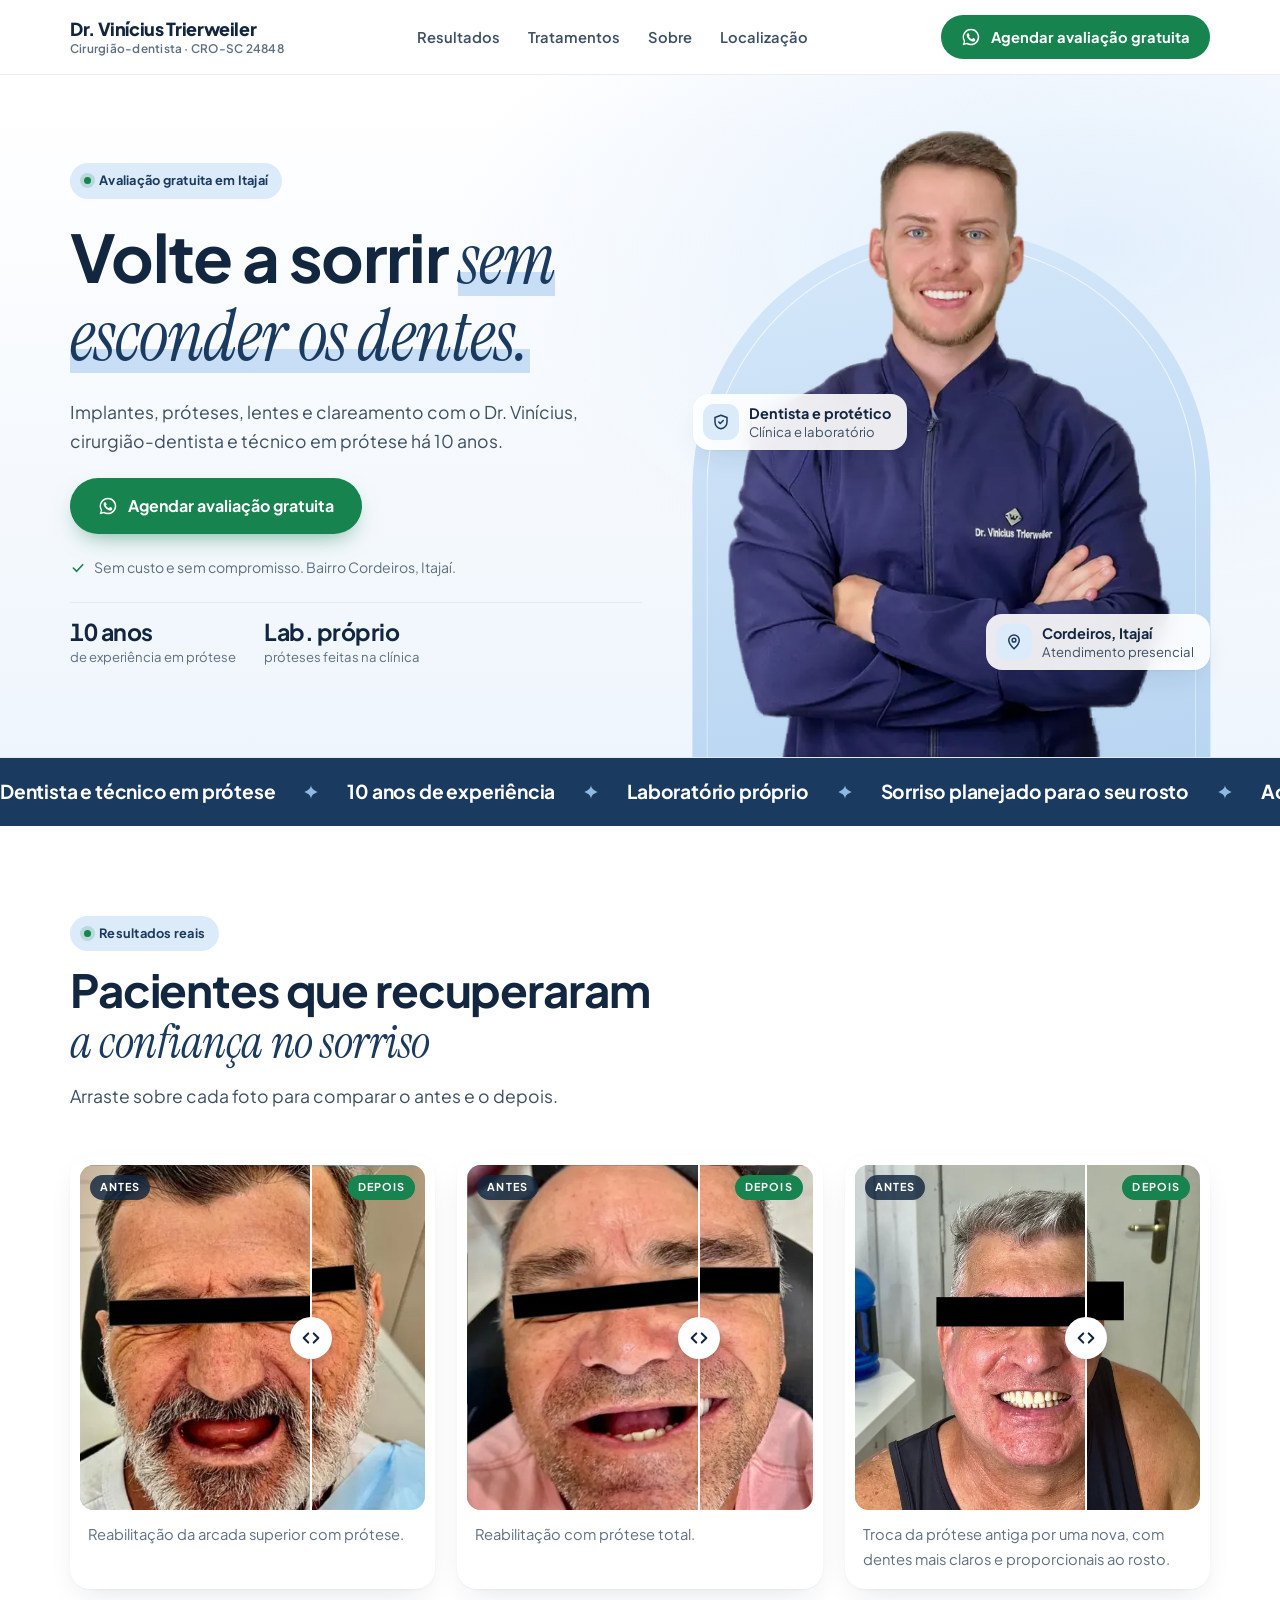
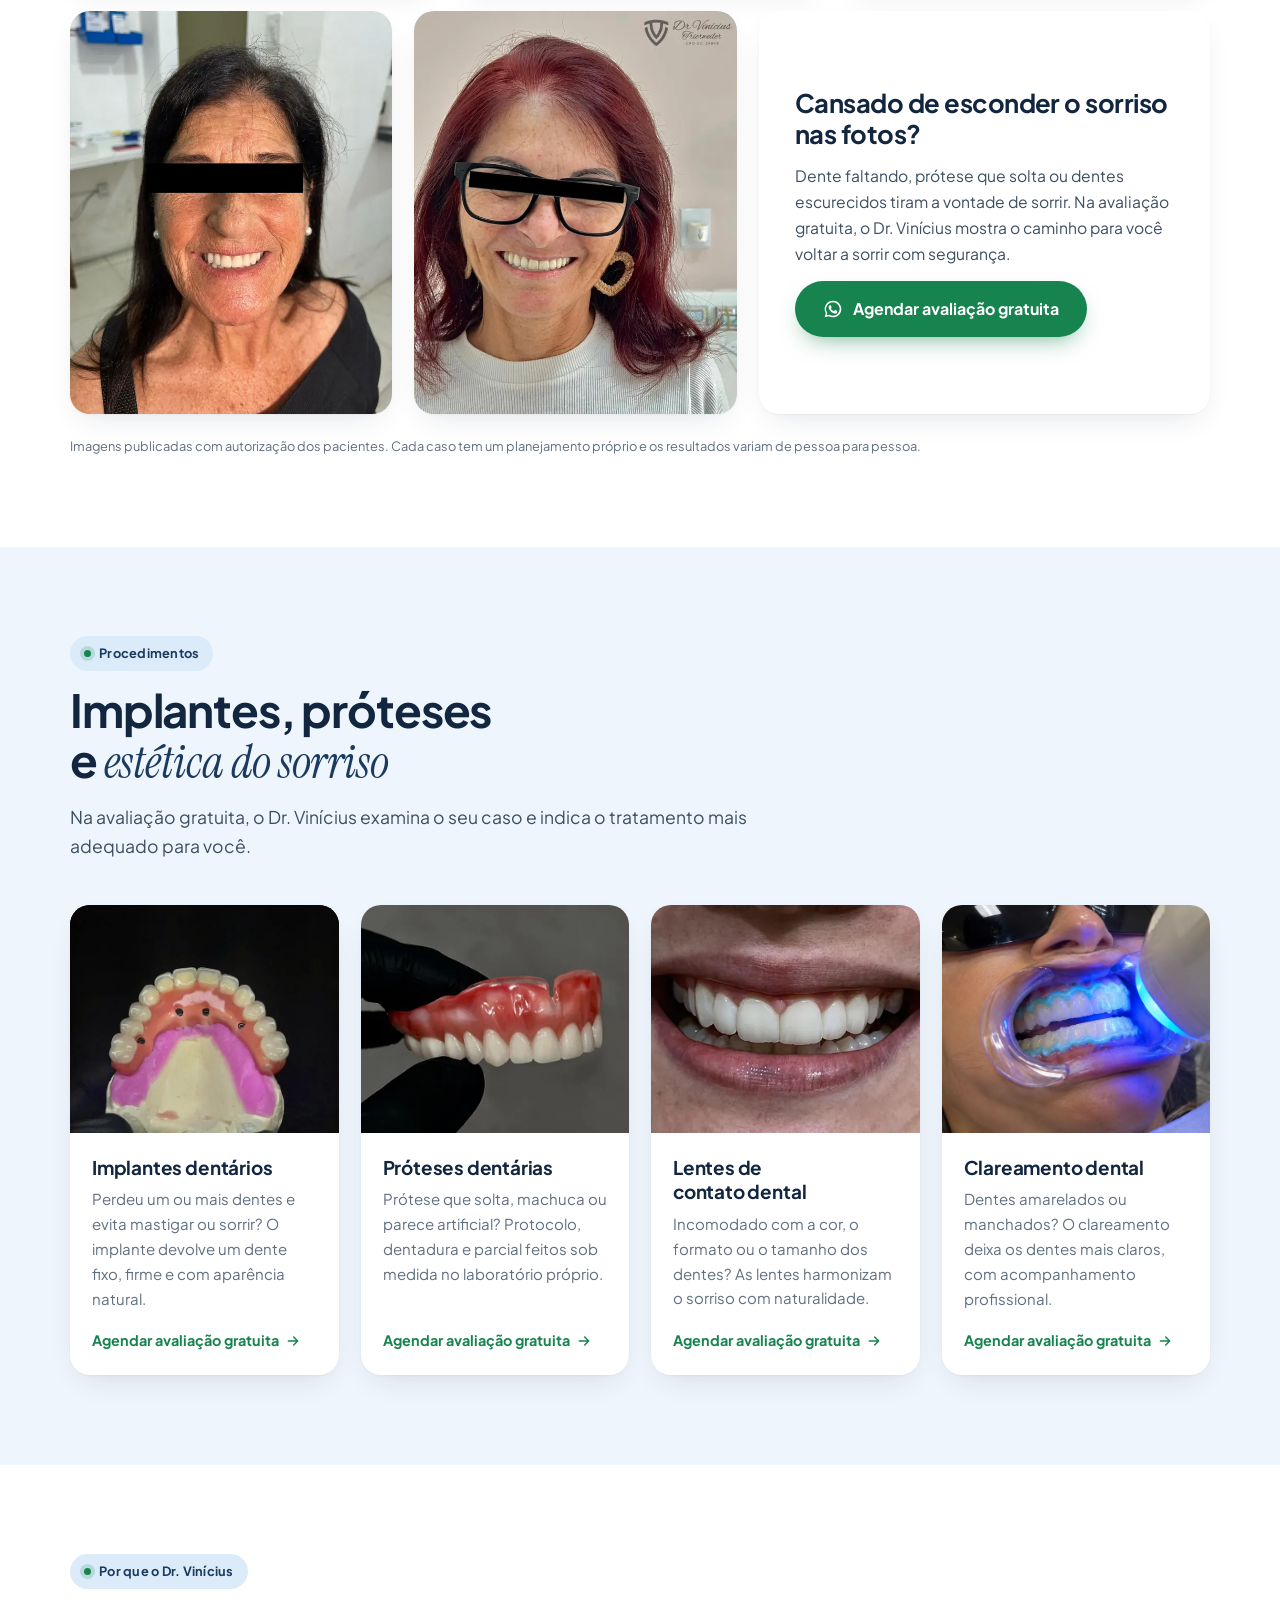
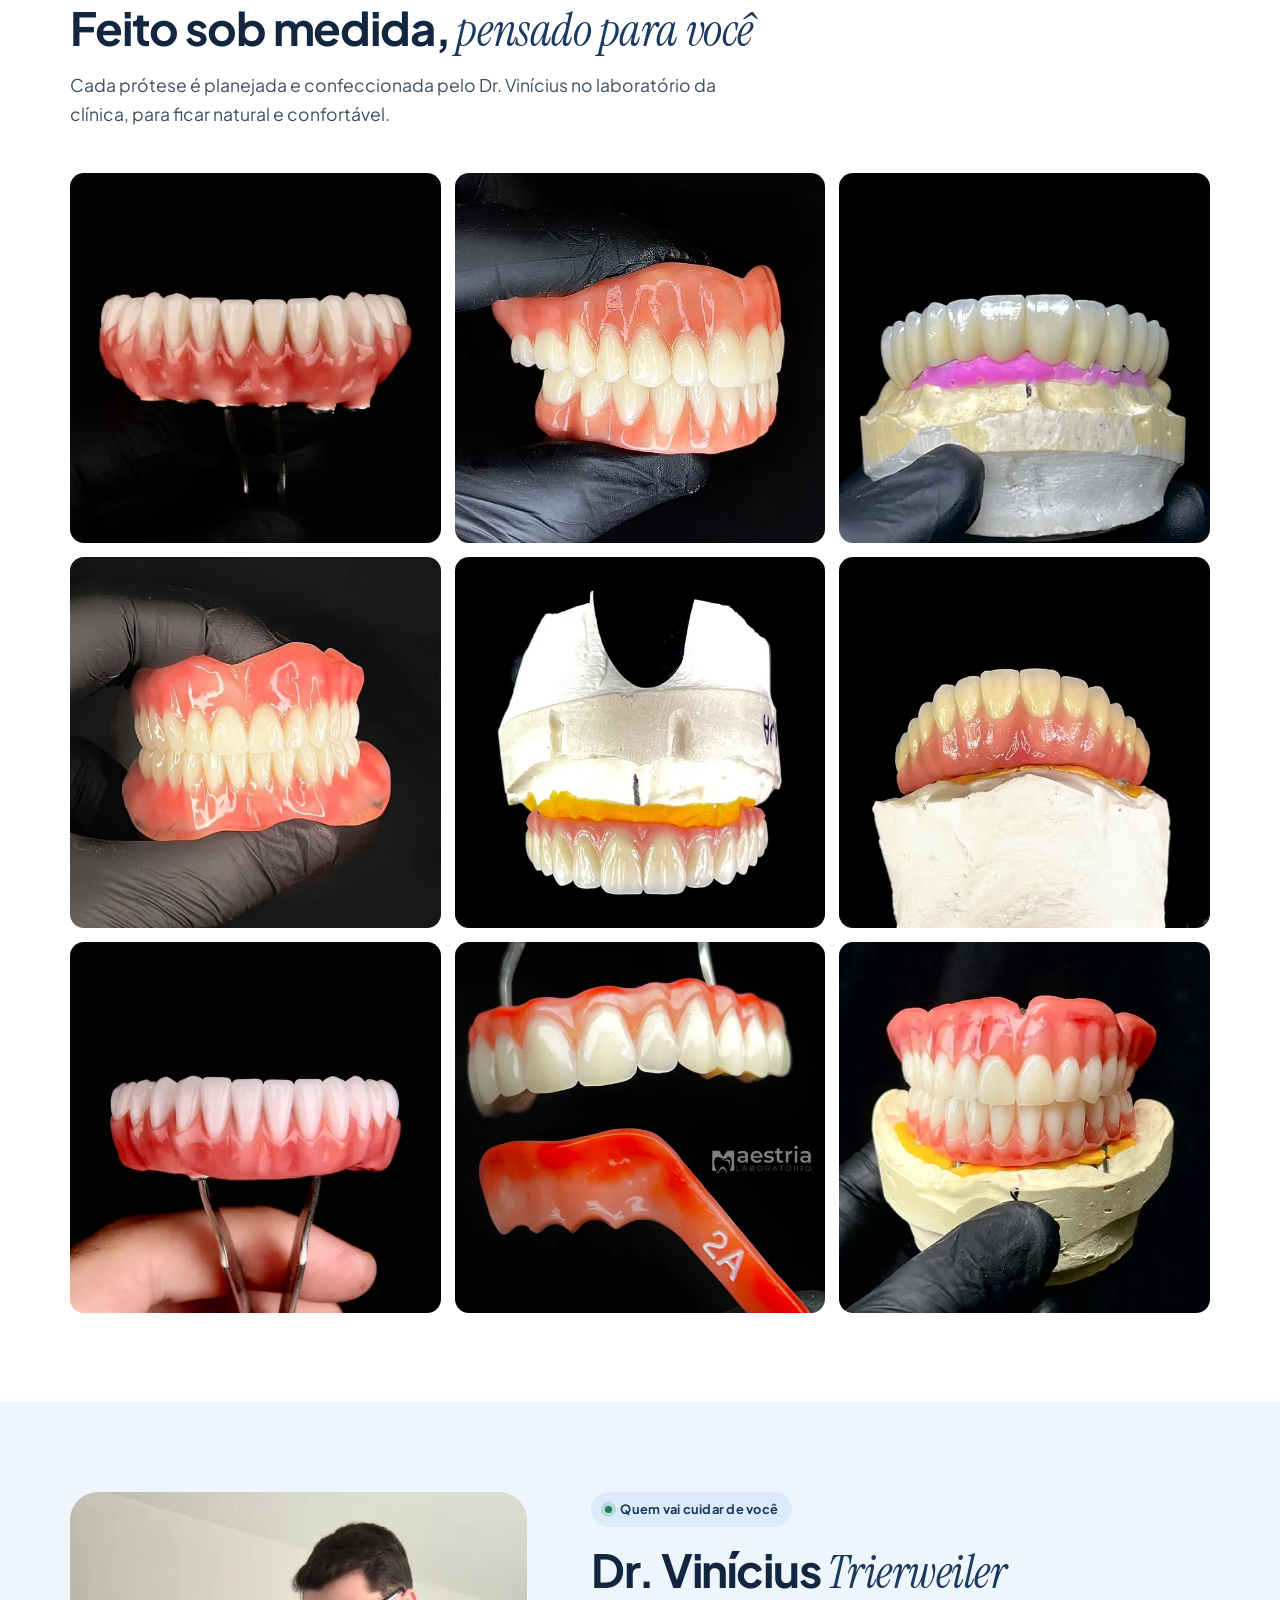
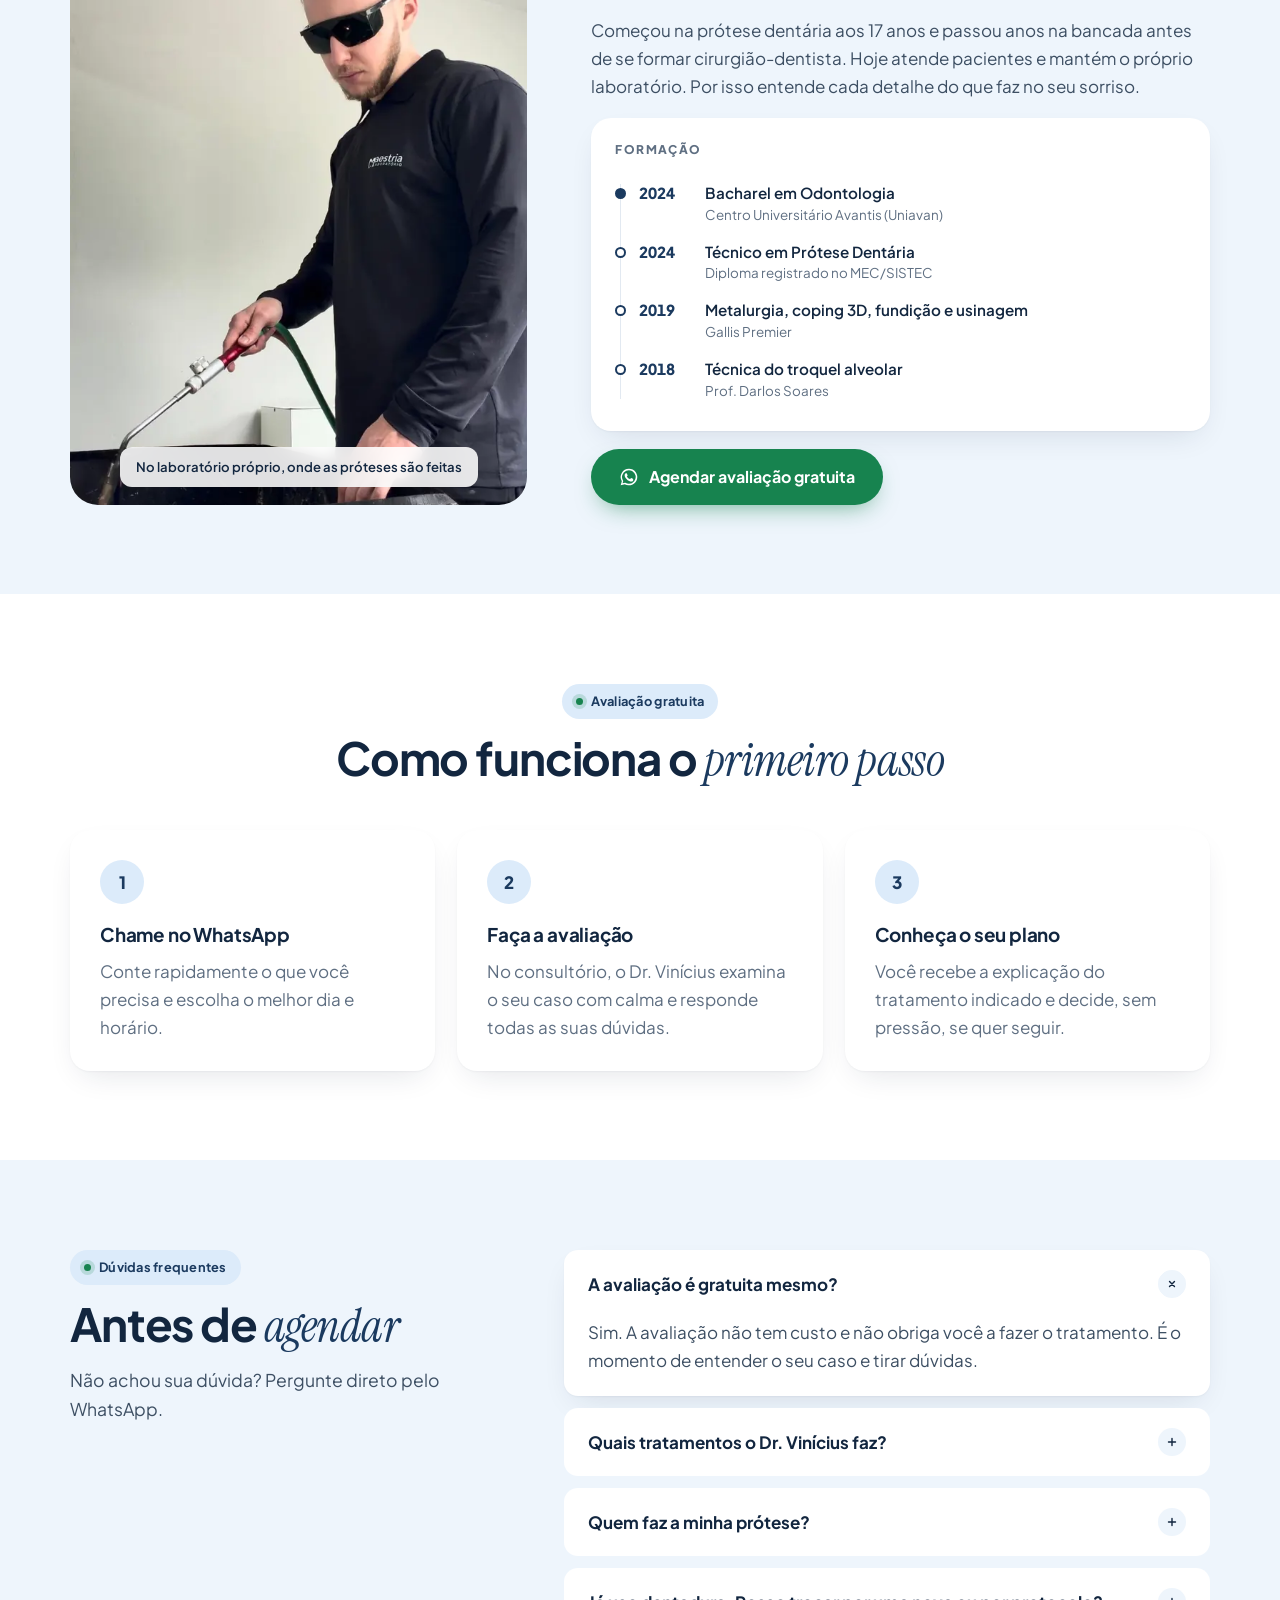
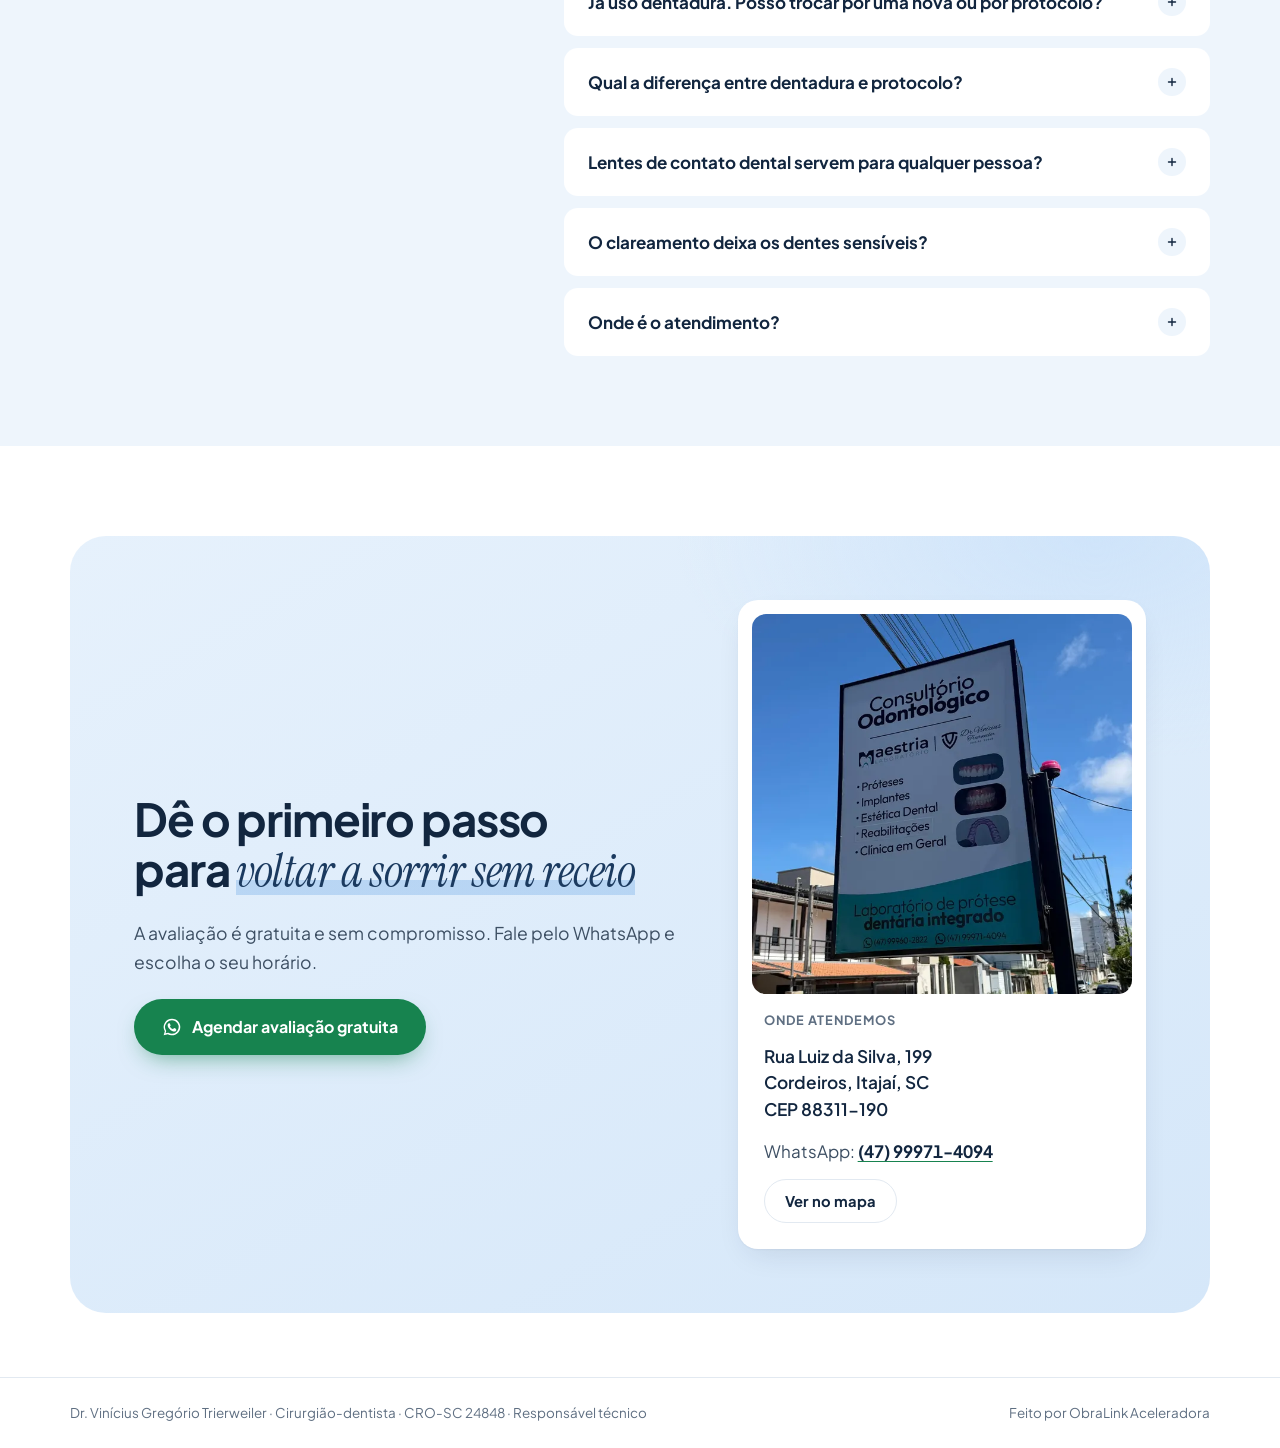
==== commit a36e39e6: "Celular: card de localização compacto (foto ao lado do endereço) Co-Authored-By: Claude Opus 5.5 <no" ====
--- a/index.html
+++ b/index.html
@@ -17,7 +17,7 @@
 <script type="application/ld+json">{"@context": "https://schema.org", "@type": "Dentist", "name": "Dr. Vinícius Trierweiler", "description": "Recupere a confiança no seu sorriso. Implantes, próteses, lentes de contato dental e clareamento em Itajaí, SC, com dentista e técnico em prótese há 10 anos. Avaliação gratuita.", "url": "https://drviniciustrierweiler.com.br/", "telephone": "+55 47 99971-4094", "image": "https://drviniciustrierweiler.com.br/img/og-337fc0cc.jpg", "address": {"@type": "PostalAddress", "streetAddress": "Rua Luiz da Silva, 199", "addressLocality": "Itajaí", "addressRegion": "SC", "postalCode": "88311-190", "addressCountry": "BR"}, "areaServed": "Itajaí, SC", "hasMap": "https://www.google.com/maps/search/?api=1&query=Rua+Luiz+da+Silva+199+Cordeiros+Itaja%C3%AD+SC", "medicalSpecialty": "Dentistry", "founder": {"@type": "Person", "name": "Vinícius Gregório Trierweiler", "jobTitle": "Cirurgião-dentista", "identifier": "CRO-SC 24848"}}</script>
 <script type="application/ld+json">{"@context": "https://schema.org", "@type": "FAQPage", "mainEntity": [{"@type": "Question", "name": "A avaliação é gratuita mesmo?", "acceptedAnswer": {"@type": "Answer", "text": "Sim. A avaliação não tem custo e não obriga você a fazer o tratamento. É o momento de entender o seu caso e tirar dúvidas."}}, {"@type": "Question", "name": "Quais tratamentos o Dr. Vinícius faz?", "acceptedAnswer": {"@type": "Answer", "text": "Implantes dentários, próteses (protocolo, dentadura e parcial), lentes de contato dental e clareamento. Na avaliação, o Dr. Vinícius indica o melhor caminho para o seu caso."}}, {"@type": "Question", "name": "Quem faz a minha prótese?", "acceptedAnswer": {"@type": "Answer", "text": "O próprio Dr. Vinícius, no laboratório da clínica. Quem atende você no consultório é quem confecciona e ajusta a peça."}}, {"@type": "Question", "name": "Já uso dentadura. Posso trocar por uma nova ou por protocolo?", "acceptedAnswer": {"@type": "Answer", "text": "Na maioria dos casos, sim. Na avaliação, o Dr. Vinícius verifica a sua situação e explica as opções possíveis para você."}}, {"@type": "Question", "name": "Qual a diferença entre dentadura e protocolo?", "acceptedAnswer": {"@type": "Answer", "text": "A dentadura (prótese total) é removível e apoiada na gengiva. O protocolo é fixo, parafusado sobre implantes, e não sai da boca. A indicação depende de cada caso."}}, {"@type": "Question", "name": "Lentes de contato dental servem para qualquer pessoa?", "acceptedAnswer": {"@type": "Answer", "text": "Não. A indicação depende da saúde dos dentes e da gengiva e do resultado que você busca. Na avaliação, o Dr. Vinícius explica se as lentes são indicadas para você."}}, {"@type": "Question", "name": "O clareamento deixa os dentes sensíveis?", "acceptedAnswer": {"@type": "Answer", "text": "Algumas pessoas sentem uma sensibilidade passageira durante o tratamento. Por isso o clareamento é feito com acompanhamento profissional, ajustado ao seu caso."}}, {"@type": "Question", "name": "Onde é o atendimento?", "acceptedAnswer": {"@type": "Answer", "text": "Rua Luiz da Silva, 199, bairro Cordeiros, Itajaí, Santa Catarina. Ver no mapa"}}]}</script>
 
-<style>:root{--ink:#12263f;--text:#3d4f63;--muted:#5f6f82;--bg:#ffffff;--mist:#eef5fc;--sky:#dcebfa;--line:#e2e9f1;--navy:#1b3a5f;--cta:#17834f;--cta-hover:#126b40;--cta-glow:23,131,79;--font-head:"Plus Jakarta Sans","Segoe UI",system-ui,-apple-system,sans-serif;--font-accent:"Instrument Serif","Iowan Old Style",Georgia,serif;--r-lg:28px;--r:20px;--r-sm:14px;--shadow:0 1px 2px rgba(18,38,63,.04),0 12px 32px -12px rgba(18,38,63,.14);--wrap:1180px;--space-section:clamp(56px,7vw,96px);--space-head:clamp(28px,3.5vw,44px);--gap:clamp(14px,1.8vw,22px);color-scheme:light}*,*::before,*::after{box-sizing:border-box}html{scroll-behavior:smooth;scroll-padding-top:90px;-webkit-text-size-adjust:100%}body{margin:0;background:var(--bg);color:var(--text);font:400 17px/1.65 var(--font-head);-webkit-font-smoothing:antialiased}img{max-width:100%;height:auto;display:block}a{color:inherit}.wrap{max-width:var(--wrap);margin:0 auto;padding-left:max(20px,env(safe-area-inset-left,0px));padding-right:max(20px,env(safe-area-inset-right,0px))}h1,h2,h3{font-family:var(--font-head);color:var(--ink);font-weight:700;line-height:1.1;letter-spacing:-.025em;text-wrap:balance;margin:0}h2{font-size:clamp(1.95rem,3.8vw,2.85rem)}h3{font-size:1.18rem;letter-spacing:-.01em;line-height:1.3}.serif{font-family:var(--font-accent);font-weight:400;font-style:italic;letter-spacing:-.01em;color:var(--navy)}p{margin:0}.pill{display:inline-flex;align-items:center;gap:8px;width:max-content;max-width:100%;padding:7px 14px;border-radius:999px;background:var(--sky);color:var(--navy);font-size:.8rem;font-weight:700;letter-spacing:.02em}.pill::before{content:"";width:7px;height:7px;border-radius:50%;background:var(--cta);box-shadow:0 0 0 4px rgba(var(--cta-glow),.18);flex:none}.lead{font-size:1.1rem;max-width:58ch}section{padding-block:var(--space-section)}.mist{background:var(--mist)}.sec-head{display:grid;gap:14px;margin-bottom:var(--space-head);max-width:700px}.sec-head.center{margin-inline:auto;text-align:center;justify-items:center}.sr-only{position:absolute;width:1px;height:1px;overflow:hidden;clip:rect(0 0 0 0);white-space:nowrap}.skip{position:absolute;left:12px;top:-60px;z-index:100;background:var(--ink);color:#fff;padding:10px 16px;border-radius:10px;font-weight:700;text-decoration:none}.skip:focus{top:12px}.mark{background-image:linear-gradient(transparent 64%,rgba(120,175,232,.38) 64%,rgba(120,175,232,.38) 90%,transparent 90%);background-repeat:no-repeat;background-size:100% 100%;-webkit-box-decoration-break:clone;box-decoration-break:clone;transition:background-size 1.2s cubic-bezier(.65,0,.35,1) .25s}.js .mark:not(.on){background-size:0% 100%}@keyframes rise{from{transform:translateY(26px)}to{transform:none}}@supports (animation-timeline: view()){@media (prefers-reduced-motion:no-preference){.sec-head,.cases,.smiles,.treat,.gallery,.about-photo,.about-copy,.steps,.faq,.final-card{animation:rise linear both;animation-timeline:view();animation-range:entry 0% entry 30%}}}.btn{display:inline-flex;align-items:center;justify-content:center;gap:10px;min-height:56px;padding:0 28px;border-radius:999px;background:var(--cta);color:#fff;font:700 1rem/1 var(--font-head);text-decoration:none;white-space:nowrap;border:0;cursor:pointer;box-shadow:0 10px 24px -10px rgba(var(--cta-glow),.65);transition:background .2s,transform .2s,box-shadow .2s}.btn:hover{background:var(--cta-hover);transform:translateY(-2px);box-shadow:0 14px 28px -10px rgba(var(--cta-glow),.7)}.btn:active{transform:translateY(0)}.btn:focus-visible,.btn-line:focus-visible,summary:focus-visible,.ba input:focus-visible+.ba-handle,.nav a:focus-visible,.brand:focus-visible{outline:3px solid var(--navy);outline-offset:3px}.btn svg{width:20px;height:20px;flex:none}.btn-sm{min-height:44px;padding:0 20px;font-size:.92rem;box-shadow:none}.btn-line{display:inline-flex;align-items:center;gap:8px;min-height:44px;padding:0 20px;border-radius:999px;border:1px solid var(--line);background:#fff;color:var(--ink);font-weight:700;font-size:.92rem;text-decoration:none}.btn-line:hover{border-color:var(--navy)}.micro{font-size:.88rem;color:var(--muted);display:flex;align-items:center;gap:8px}.micro svg{width:16px;height:16px;color:var(--cta);flex:none}body::before{content:"";position:fixed;inset:0 0 auto;height:env(safe-area-inset-top,0px);z-index:60;background:rgba(255,255,255,.9)}.top{position:sticky;top:env(safe-area-inset-top,0px);z-index:50;background:rgba(255,255,255,.82);backdrop-filter:saturate(1.4) blur(14px);-webkit-backdrop-filter:saturate(1.4) blur(14px);border-bottom:1px solid rgba(226,233,241,.8)}.top .wrap{display:flex;align-items:center;justify-content:space-between;gap:16px;min-height:74px}.brand{display:grid;gap:2px;text-decoration:none;line-height:1.15;border-radius:6px}.brand-name{font-weight:800;font-size:1.12rem;color:var(--ink);letter-spacing:-.02em}.brand-sub{font-size:.74rem;font-weight:600;color:var(--muted);letter-spacing:.02em}.nav{display:flex;gap:28px;font-size:.92rem;font-weight:600;color:var(--text)}.nav a{text-decoration:none;border-radius:6px}.nav a:hover{color:var(--ink)}.hero{position:relative;overflow:hidden;padding-block:clamp(32px,5vw,56px) 0;border-bottom:1px solid var(--line);background:radial-gradient(900px 520px at 85% 25%,#e2effc 0%,rgba(226,239,252,0) 70%),linear-gradient(180deg,#ffffff 0%,#eef5fc 100%)}.hero .wrap{display:grid;grid-template-columns:1.05fr .95fr;gap:clamp(24px,4vw,56px);align-items:end}.hero-copy{display:grid;gap:var(--gap);align-content:center;padding-bottom:var(--space-section);min-width:0}.hero h1{font-size:clamp(2.5rem,5.2vw,4.1rem)}.hero h1 .serif{font-size:1.08em}.hero-ctas{display:flex;flex-wrap:wrap;gap:12px;align-items:center}.hero-trust{display:flex;flex-wrap:wrap;gap:10px 28px;border-top:1px solid var(--line)}.hero-trust div{display:grid;gap:2px;padding-top:16px}.hero-trust b{font-size:1.45rem;color:var(--ink);letter-spacing:-.02em;line-height:1.1;font-variant-numeric:tabular-nums}.hero-trust span{font-size:.82rem;color:var(--muted)}.hero-trust b span{font-size:inherit;color:inherit}.hero-visual{position:relative;align-self:end;display:grid;justify-items:center;min-width:0}.hero-visual .arch{position:absolute;bottom:0;left:50%;transform:translateX(-50%);width:min(100%,540px);aspect-ratio:1/1.02;border-radius:999px 999px 0 0;background:linear-gradient(170deg,#d6e8fa 0%,#b8d5f1 100%)}.hero-visual .arch::after{content:"";position:absolute;inset:14px 14px 0;border-radius:inherit;border:1px solid rgba(255,255,255,.7);border-bottom:0}.hero-visual img{position:relative;width:min(92%,470px);height:auto}.badge{position:absolute;z-index:2;display:flex;align-items:center;gap:10px;padding:10px 16px 10px 10px;border-radius:16px;background:rgba(255,255,255,.9);backdrop-filter:blur(10px);-webkit-backdrop-filter:blur(10px);box-shadow:var(--shadow);font-size:.82rem;line-height:1.3;color:var(--text)}.badge b{display:block;color:var(--ink);font-size:.9rem}.badge i{display:grid;place-items:center;width:36px;height:36px;border-radius:11px;background:var(--sky);color:var(--navy);flex:none}.badge i svg{width:18px;height:18px}.badge.b1{left:0;top:42%}.badge.b2{right:0;bottom:14%}.ticker{background:var(--navy);color:#fff;overflow:hidden;padding-block:18px}.ticker-track{display:flex;width:max-content;animation:ticker 38s linear infinite}.ticker:hover .ticker-track{animation-play-state:paused}.ticker-row{display:flex;align-items:center;gap:28px;padding-right:28px;flex:none}.ticker-row span{font-weight:700;font-size:clamp(1rem,1.6vw,1.2rem);letter-spacing:-.01em;white-space:nowrap}.ticker-row svg{width:16px;height:16px;color:#8fb8e3;flex:none}@keyframes ticker{to{transform:translateX(-50%)}}.cases{display:grid;grid-template-columns:repeat(3,minmax(0,1fr));gap:var(--gap)}.case{background:#fff;border-radius:var(--r);padding:10px;box-shadow:var(--shadow);display:grid;gap:12px;align-content:start}.case p{font-size:.92rem;color:var(--muted);padding:0 8px 8px}.ba{position:relative;border-radius:var(--r-sm);overflow:hidden;aspect-ratio:1;background:var(--mist);touch-action:pan-y;cursor:ew-resize;-webkit-user-select:none;user-select:none;-webkit-touch-callout:none;--pos:50%}.ba img{position:absolute;inset:0;width:100%;height:100%;object-fit:cover;pointer-events:none;-webkit-user-drag:none}.ba .before{position:absolute;inset:0;clip-path:inset(0 calc(100% - var(--pos)) 0 0)}.ba input{position:absolute;inset:0;width:100%;height:100%;margin:0;opacity:0;z-index:3;pointer-events:none}.ba-handle{position:absolute;top:0;bottom:0;left:var(--pos);width:2px;margin-left:-1px;background:#fff;z-index:2;pointer-events:none}.ba-handle::after{content:"";position:absolute;top:50%;left:50%;width:42px;height:42px;transform:translate(-50%,-50%);border-radius:50%;background:#fff url("data:image/svg+xml,%3Csvg xmlns='http://www.w3.org/2000/svg' viewBox='0 0 24 24' fill='none' stroke='%2312263f' stroke-width='2.2' stroke-linecap='round' stroke-linejoin='round'%3E%3Cpath d='m9 7-5 5 5 5M15 7l5 5-5 5'/%3E%3C/svg%3E") center/22px no-repeat;box-shadow:0 4px 14px rgba(0,0,0,.25);transition:transform .15s}.ba.dragging .ba-handle::after{transform:translate(-50%,-50%) scale(1.12)}.tag{position:absolute;top:10px;z-index:2;background:rgba(18,38,63,.82);color:#fff;font:700 .68rem/1 var(--font-head);letter-spacing:.1em;text-transform:uppercase;padding:7px 10px;border-radius:999px;pointer-events:none}.tag.l{left:10px}.tag.r{right:10px;background:var(--cta)}.smiles{display:grid;grid-template-columns:1fr 1fr 1.4fr;gap:var(--gap);margin-top:var(--gap)}.smiles figure{margin:0;border-radius:var(--r);overflow:hidden;box-shadow:var(--shadow);aspect-ratio:4/5}.smiles img{width:100%;height:100%;object-fit:cover}.smiles .note{background:#fff;color:var(--text);box-shadow:var(--shadow);border-radius:var(--r);padding:clamp(22px,3vw,36px);display:grid;gap:14px;align-content:center;justify-items:start}.smiles .note b{color:var(--ink);font-size:clamp(1.3rem,2vw,1.6rem);line-height:1.2;letter-spacing:-.02em}.smiles .note p{font-size:.98rem;color:var(--text)}.disclaimer{margin-top:var(--gap);font-size:.8rem;color:var(--muted)}.swipe-hint,.dots{display:none}.treat{display:grid;grid-template-columns:repeat(4,minmax(0,1fr));gap:var(--gap)}.t-card{background:#fff;border-radius:var(--r);overflow:hidden;box-shadow:var(--shadow);display:grid;grid-template-rows:auto 1fr}.t-card img{width:100%;aspect-ratio:4/3.4;object-fit:cover;background:#0b0f15}.t-card img.pos-bottom{object-position:center bottom}.t-card > div{padding:22px;display:flex;flex-direction:column;gap:8px;min-width:0}.t-card p{color:var(--muted);font-size:.94rem}.t-link{margin-top:auto;padding-top:10px;display:inline-flex;align-items:center;gap:6px;font-weight:700;font-size:.9rem;color:var(--cta);text-decoration:none}.t-link svg{width:16px;height:16px;flex:none;transition:transform .2s}.t-link:hover svg{transform:translateX(3px)}.t-link:focus-visible{outline:3px solid var(--navy);outline-offset:3px;border-radius:6px}.t-ph{aspect-ratio:4/3.4;display:flex;align-items:center;justify-content:center;color:var(--navy);background:radial-gradient(circle at 30% 25%,#ffffff 0%,rgba(255,255,255,0) 55%),linear-gradient(145deg,#e4f0fc 0%,#c7dcf2 100%)}.t-ph svg{width:72px;height:72px;opacity:.75}.gallery{display:grid;grid-template-columns:repeat(3,minmax(0,1fr));gap:14px}.gallery img{width:100%;aspect-ratio:1;object-fit:cover;border-radius:var(--r-sm);background:#0b0f15}.about .wrap{display:grid;grid-template-columns:.85fr 1.15fr;gap:clamp(32px,5vw,72px);align-items:stretch}.about-photo{position:relative;border-radius:var(--r-lg);overflow:hidden;background:var(--mist);margin:0;min-height:420px}.about-photo img{position:absolute;inset:0;width:100%;height:100%;object-fit:cover;object-position:center 30%}.about-copy{display:grid;gap:18px;align-content:center;min-width:0}.creds-wrap{background:#fff;border-radius:var(--r);padding:22px 24px;box-shadow:var(--shadow)}.creds-title{font-size:.75rem;font-weight:800;letter-spacing:.12em;text-transform:uppercase;color:var(--muted);margin-bottom:14px}.creds{list-style:none;margin:0;padding:0;display:grid;gap:0;position:relative}.creds::before{content:"";position:absolute;left:5px;top:10px;bottom:10px;width:1px;background:var(--line)}.creds li{position:relative;display:grid;grid-template-columns:54px 1fr;gap:12px;padding:9px 0 9px 24px;font-size:.95rem;color:var(--ink);font-weight:600;line-height:1.35}.creds li::before{content:"";position:absolute;left:0;top:14px;width:11px;height:11px;border-radius:50%;background:#fff;border:2px solid var(--navy)}.creds li:first-child::before{background:var(--navy)}.creds b{font-variant-numeric:tabular-nums;color:var(--navy);font-weight:800}.creds small{display:block;font-size:.84rem;font-weight:400;color:var(--muted);margin-top:2px}.about-copy .btn{justify-self:start}.about-photo figcaption{position:absolute;left:50%;bottom:18px;transform:translateX(-50%);width:max-content;max-width:calc(100% - 36px);text-align:center;padding:9px 16px;border-radius:12px;background:rgba(255,255,255,.88);backdrop-filter:blur(8px);-webkit-backdrop-filter:blur(8px);font-size:.82rem;font-weight:600;color:var(--ink)}.steps{display:grid;grid-template-columns:repeat(3,minmax(0,1fr));gap:var(--gap);counter-reset:s}.step{background:#fff;border-radius:var(--r);padding:30px;box-shadow:var(--shadow);display:grid;gap:10px;align-content:start}.step::before{counter-increment:s;content:counter(s);display:grid;place-items:center;width:44px;height:44px;border-radius:50%;background:var(--sky);color:var(--navy);font-weight:800;margin-bottom:8px}.step p{color:var(--muted)}.faq-wrap{display:grid;grid-template-columns:.8fr 1.2fr;gap:clamp(28px,5vw,72px);align-items:start}.faq-wrap .sec-head{margin-bottom:0}.faq{display:grid;gap:12px}.faq details{background:var(--mist);border-radius:var(--r-sm);padding:0 24px;transition:background .2s}.mist .faq details:not([open]){background:#fff}.faq details[open]{background:#fff;box-shadow:var(--shadow)}.faq summary{cursor:pointer;list-style:none;padding:20px 0;font-weight:700;color:var(--ink);display:flex;justify-content:space-between;align-items:center;gap:16px;border-radius:8px}.faq summary::-webkit-details-marker{display:none}.faq summary::after{content:"";flex:none;width:28px;height:28px;border-radius:50%;background:var(--mist) url("data:image/svg+xml,%3Csvg xmlns='http://www.w3.org/2000/svg' viewBox='0 0 24 24' fill='none' stroke='%2312263f' stroke-width='2.4' stroke-linecap='round'%3E%3Cpath d='M12 6v12M6 12h12'/%3E%3C/svg%3E") center/14px no-repeat;transition:transform .2s}.faq details[open] summary::after{transform:rotate(45deg)}.faq details p{padding:0 0 22px;color:var(--text)}.faq details p a{color:var(--cta);font-weight:700}#contato{padding-bottom:clamp(40px,5vw,72px)}.final-card{position:relative;overflow:hidden;border-radius:clamp(24px,3vw,36px);padding:clamp(28px,5vw,64px);background:radial-gradient(600px 320px at 90% 0%,#cfe4fa 0%,rgba(207,228,250,0) 70%),linear-gradient(150deg,#e6f1fc 0%,#d5e7f9 100%);color:var(--text);display:grid;grid-template-columns:1.15fr .85fr;gap:clamp(28px,4vw,56px);align-items:center}.final-card h2{color:var(--ink)}.final-copy{display:grid;gap:var(--gap);min-width:0}.place{background:#fff;color:var(--text);border-radius:var(--r);padding:26px;box-shadow:var(--shadow);display:grid;gap:14px}.place-photo{margin:-12px -12px 4px;border-radius:calc(var(--r) - 6px);overflow:hidden;aspect-ratio:1;background:var(--mist)}.place-photo img{width:100%;height:100%;object-fit:cover;object-position:center}.place h3{font-size:.8rem;color:var(--muted);font-weight:700;letter-spacing:.08em;text-transform:uppercase}.place address{font-style:normal;font-size:1.08rem;line-height:1.55;color:var(--ink);font-weight:600}.place .row{display:flex;flex-wrap:wrap;gap:10px}.phone{font-variant-numeric:tabular-nums;font-weight:700;color:var(--ink);text-decoration:underline;text-decoration-color:var(--cta);text-underline-offset:3px}footer{border-top:1px solid var(--line);padding-block:24px;font-size:.84rem;color:var(--muted)}footer .wrap{display:flex;flex-wrap:wrap;justify-content:space-between;gap:10px}.float{display:none}@media (max-width:1100px){.nav{gap:20px}}@media (max-width:1000px){.nav{display:none}}@media (max-width:940px){.smiles{grid-template-columns:1fr 1fr}.smiles .note{grid-column:1/-1}.smiles figure{aspect-ratio:1}}@media (min-width:561px) and (max-width:1100px){.treat{grid-template-columns:repeat(2,minmax(0,1fr))}.t-card{grid-template-columns:minmax(0,200px) 1fr;grid-template-rows:auto}.t-card img,.t-ph{aspect-ratio:auto;width:100%;height:100%;min-height:200px}}@media (max-width:860px){.hero .wrap,.about .wrap,.final-card,.faq-wrap{grid-template-columns:1fr}.hero-copy{padding-bottom:0}.hero-visual{margin-top:8px}.hero-visual img{width:min(84%,380px)}.badge.b1{top:auto;bottom:36%}.badge.b2{bottom:10%}.steps{grid-template-columns:1fr}.step{grid-template-columns:44px 1fr;column-gap:16px;row-gap:4px;padding:20px}.step::before{grid-row:span 2;margin:0}.about-photo{min-height:0;aspect-ratio:1}.about-photo img{position:static;object-position:70% 22%}.gallery{grid-template-columns:repeat(3,minmax(0,1fr));gap:12px}}@media (min-width:561px) and (max-width:860px){.treat{grid-template-columns:1fr}.hero-ctas .btn{min-width:320px}}@media (max-width:560px){body{font-size:16px}.brand-name{font-size:1rem}.top .wrap{min-height:64px}.top .btn-sm{display:none}.hero-copy .micro,.disclaimer{display:none}.hero-ctas .btn,.about-copy .btn,.smiles .note .btn{width:100%}.cases{grid-template-columns:1fr}.badge{font-size:.74rem;padding:8px 12px 8px 8px}.badge i{width:30px;height:30px}.swipe-hint{display:flex;align-items:center;gap:8px;margin-top:-4px;font-size:.82rem;font-weight:600;color:var(--navy)}.swipe-hint::before{content:"";width:28px;height:2px;border-radius:2px;background:var(--navy);opacity:.4}.treat,.gallery{display:flex;gap:12px;overflow-x:auto;scroll-snap-type:x mandatory;-webkit-overflow-scrolling:touch;scrollbar-width:none;overscroll-behavior-x:contain}.treat::-webkit-scrollbar,.gallery::-webkit-scrollbar{display:none}.treat{padding:4px 2px 18px;margin:-4px -2px 0}.t-card{flex:none;width:80%;max-width:80%;scroll-snap-align:start}.t-card img,.t-ph{aspect-ratio:16/11}.gallery img{flex:none;width:100%;max-width:100%;scroll-snap-align:start;scroll-snap-stop:always}.dots{display:flex;justify-content:center;gap:8px;margin-top:14px}.dots i{width:7px;height:7px;border-radius:99px;background:#c5d3e2;transition:width .3s,background .3s}.dots i.on{width:22px;background:var(--navy)}footer{padding-bottom:calc(24px + 76px)}.float{display:inline-flex;isolation:isolate;position:fixed;z-index:40;left:calc(12px + env(safe-area-inset-left,0px));right:calc(12px + env(safe-area-inset-right,0px));bottom:calc(12px + env(safe-area-inset-bottom,0px));min-height:52px;overflow:hidden;box-shadow:0 0 0 8px rgba(255,255,255,.85),0 12px 28px -8px rgba(18,38,63,.35);transition:transform .35s cubic-bezier(.2,.8,.2,1),opacity .35s,background .2s}.float:hover{transform:none}.js .float{transform:translateY(calc(100% + 40px));opacity:0;pointer-events:none}.js.show-bar .float{transform:none;opacity:1;pointer-events:auto}.float::after{content:"";position:absolute;inset:0 auto 0 -60%;width:45%;z-index:1;background:linear-gradient(100deg,rgba(255,255,255,0),rgba(255,255,255,.45),rgba(255,255,255,0));transform:skewX(-18deg)}.show-bar .float::after{animation:shine 1.1s ease-out .35s 1 both}@keyframes shine{to{left:130%}}}@media (prefers-reduced-motion:reduce){html{scroll-behavior:auto}.mark,.btn,.float,.faq summary::after,.ba-handle::after{transition:none}.ticker-track,.show-bar .float::after{animation:none}.ticker{overflow-x:auto}}</style>
+<style>:root{--ink:#12263f;--text:#3d4f63;--muted:#5f6f82;--bg:#ffffff;--mist:#eef5fc;--sky:#dcebfa;--line:#e2e9f1;--navy:#1b3a5f;--cta:#17834f;--cta-hover:#126b40;--cta-glow:23,131,79;--font-head:"Plus Jakarta Sans","Segoe UI",system-ui,-apple-system,sans-serif;--font-accent:"Instrument Serif","Iowan Old Style",Georgia,serif;--r-lg:28px;--r:20px;--r-sm:14px;--shadow:0 1px 2px rgba(18,38,63,.04),0 12px 32px -12px rgba(18,38,63,.14);--wrap:1180px;--space-section:clamp(56px,7vw,96px);--space-head:clamp(28px,3.5vw,44px);--gap:clamp(14px,1.8vw,22px);color-scheme:light}*,*::before,*::after{box-sizing:border-box}html{scroll-behavior:smooth;scroll-padding-top:90px;-webkit-text-size-adjust:100%}body{margin:0;background:var(--bg);color:var(--text);font:400 17px/1.65 var(--font-head);-webkit-font-smoothing:antialiased}img{max-width:100%;height:auto;display:block}a{color:inherit}.wrap{max-width:var(--wrap);margin:0 auto;padding-left:max(20px,env(safe-area-inset-left,0px));padding-right:max(20px,env(safe-area-inset-right,0px))}h1,h2,h3{font-family:var(--font-head);color:var(--ink);font-weight:700;line-height:1.1;letter-spacing:-.025em;text-wrap:balance;margin:0}h2{font-size:clamp(1.95rem,3.8vw,2.85rem)}h3{font-size:1.18rem;letter-spacing:-.01em;line-height:1.3}.serif{font-family:var(--font-accent);font-weight:400;font-style:italic;letter-spacing:-.01em;color:var(--navy)}p{margin:0}.pill{display:inline-flex;align-items:center;gap:8px;width:max-content;max-width:100%;padding:7px 14px;border-radius:999px;background:var(--sky);color:var(--navy);font-size:.8rem;font-weight:700;letter-spacing:.02em}.pill::before{content:"";width:7px;height:7px;border-radius:50%;background:var(--cta);box-shadow:0 0 0 4px rgba(var(--cta-glow),.18);flex:none}.lead{font-size:1.1rem;max-width:58ch}section{padding-block:var(--space-section)}.mist{background:var(--mist)}.sec-head{display:grid;gap:14px;margin-bottom:var(--space-head);max-width:700px}.sec-head.center{margin-inline:auto;text-align:center;justify-items:center}.sr-only{position:absolute;width:1px;height:1px;overflow:hidden;clip:rect(0 0 0 0);white-space:nowrap}.skip{position:absolute;left:12px;top:-60px;z-index:100;background:var(--ink);color:#fff;padding:10px 16px;border-radius:10px;font-weight:700;text-decoration:none}.skip:focus{top:12px}.mark{background-image:linear-gradient(transparent 64%,rgba(120,175,232,.38) 64%,rgba(120,175,232,.38) 90%,transparent 90%);background-repeat:no-repeat;background-size:100% 100%;-webkit-box-decoration-break:clone;box-decoration-break:clone;transition:background-size 1.2s cubic-bezier(.65,0,.35,1) .25s}.js .mark:not(.on){background-size:0% 100%}@keyframes rise{from{transform:translateY(26px)}to{transform:none}}@supports (animation-timeline: view()){@media (prefers-reduced-motion:no-preference){.sec-head,.cases,.smiles,.treat,.gallery,.about-photo,.about-copy,.steps,.faq,.final-card{animation:rise linear both;animation-timeline:view();animation-range:entry 0% entry 30%}}}.btn{display:inline-flex;align-items:center;justify-content:center;gap:10px;min-height:56px;padding:0 28px;border-radius:999px;background:var(--cta);color:#fff;font:700 1rem/1 var(--font-head);text-decoration:none;white-space:nowrap;border:0;cursor:pointer;box-shadow:0 10px 24px -10px rgba(var(--cta-glow),.65);transition:background .2s,transform .2s,box-shadow .2s}.btn:hover{background:var(--cta-hover);transform:translateY(-2px);box-shadow:0 14px 28px -10px rgba(var(--cta-glow),.7)}.btn:active{transform:translateY(0)}.btn:focus-visible,.btn-line:focus-visible,summary:focus-visible,.ba input:focus-visible+.ba-handle,.nav a:focus-visible,.brand:focus-visible{outline:3px solid var(--navy);outline-offset:3px}.btn svg{width:20px;height:20px;flex:none}.btn-sm{min-height:44px;padding:0 20px;font-size:.92rem;box-shadow:none}.btn-line{display:inline-flex;align-items:center;gap:8px;min-height:44px;padding:0 20px;border-radius:999px;border:1px solid var(--line);background:#fff;color:var(--ink);font-weight:700;font-size:.92rem;text-decoration:none}.btn-line:hover{border-color:var(--navy)}.micro{font-size:.88rem;color:var(--muted);display:flex;align-items:center;gap:8px}.micro svg{width:16px;height:16px;color:var(--cta);flex:none}body::before{content:"";position:fixed;inset:0 0 auto;height:env(safe-area-inset-top,0px);z-index:60;background:rgba(255,255,255,.9)}.top{position:sticky;top:env(safe-area-inset-top,0px);z-index:50;background:rgba(255,255,255,.82);backdrop-filter:saturate(1.4) blur(14px);-webkit-backdrop-filter:saturate(1.4) blur(14px);border-bottom:1px solid rgba(226,233,241,.8)}.top .wrap{display:flex;align-items:center;justify-content:space-between;gap:16px;min-height:74px}.brand{display:grid;gap:2px;text-decoration:none;line-height:1.15;border-radius:6px}.brand-name{font-weight:800;font-size:1.12rem;color:var(--ink);letter-spacing:-.02em}.brand-sub{font-size:.74rem;font-weight:600;color:var(--muted);letter-spacing:.02em}.nav{display:flex;gap:28px;font-size:.92rem;font-weight:600;color:var(--text)}.nav a{text-decoration:none;border-radius:6px}.nav a:hover{color:var(--ink)}.hero{position:relative;overflow:hidden;padding-block:clamp(32px,5vw,56px) 0;border-bottom:1px solid var(--line);background:radial-gradient(900px 520px at 85% 25%,#e2effc 0%,rgba(226,239,252,0) 70%),linear-gradient(180deg,#ffffff 0%,#eef5fc 100%)}.hero .wrap{display:grid;grid-template-columns:1.05fr .95fr;gap:clamp(24px,4vw,56px);align-items:end}.hero-copy{display:grid;gap:var(--gap);align-content:center;padding-bottom:var(--space-section);min-width:0}.hero h1{font-size:clamp(2.5rem,5.2vw,4.1rem)}.hero h1 .serif{font-size:1.08em}.hero-ctas{display:flex;flex-wrap:wrap;gap:12px;align-items:center}.hero-trust{display:flex;flex-wrap:wrap;gap:10px 28px;border-top:1px solid var(--line)}.hero-trust div{display:grid;gap:2px;padding-top:16px}.hero-trust b{font-size:1.45rem;color:var(--ink);letter-spacing:-.02em;line-height:1.1;font-variant-numeric:tabular-nums}.hero-trust span{font-size:.82rem;color:var(--muted)}.hero-trust b span{font-size:inherit;color:inherit}.hero-visual{position:relative;align-self:end;display:grid;justify-items:center;min-width:0}.hero-visual .arch{position:absolute;bottom:0;left:50%;transform:translateX(-50%);width:min(100%,540px);aspect-ratio:1/1.02;border-radius:999px 999px 0 0;background:linear-gradient(170deg,#d6e8fa 0%,#b8d5f1 100%)}.hero-visual .arch::after{content:"";position:absolute;inset:14px 14px 0;border-radius:inherit;border:1px solid rgba(255,255,255,.7);border-bottom:0}.hero-visual img{position:relative;width:min(92%,470px);height:auto}.badge{position:absolute;z-index:2;display:flex;align-items:center;gap:10px;padding:10px 16px 10px 10px;border-radius:16px;background:rgba(255,255,255,.9);backdrop-filter:blur(10px);-webkit-backdrop-filter:blur(10px);box-shadow:var(--shadow);font-size:.82rem;line-height:1.3;color:var(--text)}.badge b{display:block;color:var(--ink);font-size:.9rem}.badge i{display:grid;place-items:center;width:36px;height:36px;border-radius:11px;background:var(--sky);color:var(--navy);flex:none}.badge i svg{width:18px;height:18px}.badge.b1{left:0;top:42%}.badge.b2{right:0;bottom:14%}.ticker{background:var(--navy);color:#fff;overflow:hidden;padding-block:18px}.ticker-track{display:flex;width:max-content;animation:ticker 38s linear infinite}.ticker:hover .ticker-track{animation-play-state:paused}.ticker-row{display:flex;align-items:center;gap:28px;padding-right:28px;flex:none}.ticker-row span{font-weight:700;font-size:clamp(1rem,1.6vw,1.2rem);letter-spacing:-.01em;white-space:nowrap}.ticker-row svg{width:16px;height:16px;color:#8fb8e3;flex:none}@keyframes ticker{to{transform:translateX(-50%)}}.cases{display:grid;grid-template-columns:repeat(3,minmax(0,1fr));gap:var(--gap)}.case{background:#fff;border-radius:var(--r);padding:10px;box-shadow:var(--shadow);display:grid;gap:12px;align-content:start}.case p{font-size:.92rem;color:var(--muted);padding:0 8px 8px}.ba{position:relative;border-radius:var(--r-sm);overflow:hidden;aspect-ratio:1;background:var(--mist);touch-action:pan-y;cursor:ew-resize;-webkit-user-select:none;user-select:none;-webkit-touch-callout:none;--pos:50%}.ba img{position:absolute;inset:0;width:100%;height:100%;object-fit:cover;pointer-events:none;-webkit-user-drag:none}.ba .before{position:absolute;inset:0;clip-path:inset(0 calc(100% - var(--pos)) 0 0)}.ba input{position:absolute;inset:0;width:100%;height:100%;margin:0;opacity:0;z-index:3;pointer-events:none}.ba-handle{position:absolute;top:0;bottom:0;left:var(--pos);width:2px;margin-left:-1px;background:#fff;z-index:2;pointer-events:none}.ba-handle::after{content:"";position:absolute;top:50%;left:50%;width:42px;height:42px;transform:translate(-50%,-50%);border-radius:50%;background:#fff url("data:image/svg+xml,%3Csvg xmlns='http://www.w3.org/2000/svg' viewBox='0 0 24 24' fill='none' stroke='%2312263f' stroke-width='2.2' stroke-linecap='round' stroke-linejoin='round'%3E%3Cpath d='m9 7-5 5 5 5M15 7l5 5-5 5'/%3E%3C/svg%3E") center/22px no-repeat;box-shadow:0 4px 14px rgba(0,0,0,.25);transition:transform .15s}.ba.dragging .ba-handle::after{transform:translate(-50%,-50%) scale(1.12)}.tag{position:absolute;top:10px;z-index:2;background:rgba(18,38,63,.82);color:#fff;font:700 .68rem/1 var(--font-head);letter-spacing:.1em;text-transform:uppercase;padding:7px 10px;border-radius:999px;pointer-events:none}.tag.l{left:10px}.tag.r{right:10px;background:var(--cta)}.smiles{display:grid;grid-template-columns:1fr 1fr 1.4fr;gap:var(--gap);margin-top:var(--gap)}.smiles figure{margin:0;border-radius:var(--r);overflow:hidden;box-shadow:var(--shadow);aspect-ratio:4/5}.smiles img{width:100%;height:100%;object-fit:cover}.smiles .note{background:#fff;color:var(--text);box-shadow:var(--shadow);border-radius:var(--r);padding:clamp(22px,3vw,36px);display:grid;gap:14px;align-content:center;justify-items:start}.smiles .note b{color:var(--ink);font-size:clamp(1.3rem,2vw,1.6rem);line-height:1.2;letter-spacing:-.02em}.smiles .note p{font-size:.98rem;color:var(--text)}.disclaimer{margin-top:var(--gap);font-size:.8rem;color:var(--muted)}.swipe-hint,.dots{display:none}.treat{display:grid;grid-template-columns:repeat(4,minmax(0,1fr));gap:var(--gap)}.t-card{background:#fff;border-radius:var(--r);overflow:hidden;box-shadow:var(--shadow);display:grid;grid-template-rows:auto 1fr}.t-card img{width:100%;aspect-ratio:4/3.4;object-fit:cover;background:#0b0f15}.t-card img.pos-bottom{object-position:center bottom}.t-card > div{padding:22px;display:flex;flex-direction:column;gap:8px;min-width:0}.t-card p{color:var(--muted);font-size:.94rem}.t-link{margin-top:auto;padding-top:10px;display:inline-flex;align-items:center;gap:6px;font-weight:700;font-size:.9rem;color:var(--cta);text-decoration:none}.t-link svg{width:16px;height:16px;flex:none;transition:transform .2s}.t-link:hover svg{transform:translateX(3px)}.t-link:focus-visible{outline:3px solid var(--navy);outline-offset:3px;border-radius:6px}.t-ph{aspect-ratio:4/3.4;display:flex;align-items:center;justify-content:center;color:var(--navy);background:radial-gradient(circle at 30% 25%,#ffffff 0%,rgba(255,255,255,0) 55%),linear-gradient(145deg,#e4f0fc 0%,#c7dcf2 100%)}.t-ph svg{width:72px;height:72px;opacity:.75}.gallery{display:grid;grid-template-columns:repeat(3,minmax(0,1fr));gap:14px}.gallery img{width:100%;aspect-ratio:1;object-fit:cover;border-radius:var(--r-sm);background:#0b0f15}.about .wrap{display:grid;grid-template-columns:.85fr 1.15fr;gap:clamp(32px,5vw,72px);align-items:stretch}.about-photo{position:relative;border-radius:var(--r-lg);overflow:hidden;background:var(--mist);margin:0;min-height:420px}.about-photo img{position:absolute;inset:0;width:100%;height:100%;object-fit:cover;object-position:center 30%}.about-copy{display:grid;gap:18px;align-content:center;min-width:0}.creds-wrap{background:#fff;border-radius:var(--r);padding:22px 24px;box-shadow:var(--shadow)}.creds-title{font-size:.75rem;font-weight:800;letter-spacing:.12em;text-transform:uppercase;color:var(--muted);margin-bottom:14px}.creds{list-style:none;margin:0;padding:0;display:grid;gap:0;position:relative}.creds::before{content:"";position:absolute;left:5px;top:10px;bottom:10px;width:1px;background:var(--line)}.creds li{position:relative;display:grid;grid-template-columns:54px 1fr;gap:12px;padding:9px 0 9px 24px;font-size:.95rem;color:var(--ink);font-weight:600;line-height:1.35}.creds li::before{content:"";position:absolute;left:0;top:14px;width:11px;height:11px;border-radius:50%;background:#fff;border:2px solid var(--navy)}.creds li:first-child::before{background:var(--navy)}.creds b{font-variant-numeric:tabular-nums;color:var(--navy);font-weight:800}.creds small{display:block;font-size:.84rem;font-weight:400;color:var(--muted);margin-top:2px}.about-copy .btn{justify-self:start}.about-photo figcaption{position:absolute;left:50%;bottom:18px;transform:translateX(-50%);width:max-content;max-width:calc(100% - 36px);text-align:center;padding:9px 16px;border-radius:12px;background:rgba(255,255,255,.88);backdrop-filter:blur(8px);-webkit-backdrop-filter:blur(8px);font-size:.82rem;font-weight:600;color:var(--ink)}.steps{display:grid;grid-template-columns:repeat(3,minmax(0,1fr));gap:var(--gap);counter-reset:s}.step{background:#fff;border-radius:var(--r);padding:30px;box-shadow:var(--shadow);display:grid;gap:10px;align-content:start}.step::before{counter-increment:s;content:counter(s);display:grid;place-items:center;width:44px;height:44px;border-radius:50%;background:var(--sky);color:var(--navy);font-weight:800;margin-bottom:8px}.step p{color:var(--muted)}.faq-wrap{display:grid;grid-template-columns:.8fr 1.2fr;gap:clamp(28px,5vw,72px);align-items:start}.faq-wrap .sec-head{margin-bottom:0}.faq{display:grid;gap:12px}.faq details{background:var(--mist);border-radius:var(--r-sm);padding:0 24px;transition:background .2s}.mist .faq details:not([open]){background:#fff}.faq details[open]{background:#fff;box-shadow:var(--shadow)}.faq summary{cursor:pointer;list-style:none;padding:20px 0;font-weight:700;color:var(--ink);display:flex;justify-content:space-between;align-items:center;gap:16px;border-radius:8px}.faq summary::-webkit-details-marker{display:none}.faq summary::after{content:"";flex:none;width:28px;height:28px;border-radius:50%;background:var(--mist) url("data:image/svg+xml,%3Csvg xmlns='http://www.w3.org/2000/svg' viewBox='0 0 24 24' fill='none' stroke='%2312263f' stroke-width='2.4' stroke-linecap='round'%3E%3Cpath d='M12 6v12M6 12h12'/%3E%3C/svg%3E") center/14px no-repeat;transition:transform .2s}.faq details[open] summary::after{transform:rotate(45deg)}.faq details p{padding:0 0 22px;color:var(--text)}.faq details p a{color:var(--cta);font-weight:700}#contato{padding-bottom:clamp(40px,5vw,72px)}.final-card{position:relative;overflow:hidden;border-radius:clamp(24px,3vw,36px);padding:clamp(28px,5vw,64px);background:radial-gradient(600px 320px at 90% 0%,#cfe4fa 0%,rgba(207,228,250,0) 70%),linear-gradient(150deg,#e6f1fc 0%,#d5e7f9 100%);color:var(--text);display:grid;grid-template-columns:1.15fr .85fr;gap:clamp(28px,4vw,56px);align-items:center}.final-card h2{color:var(--ink)}.final-copy{display:grid;gap:var(--gap);min-width:0}.place{background:#fff;color:var(--text);border-radius:var(--r);padding:26px;box-shadow:var(--shadow);display:grid;gap:14px}.place-photo{margin:-12px -12px 4px;border-radius:calc(var(--r) - 6px);overflow:hidden;aspect-ratio:1;background:var(--mist)}.place-photo img{width:100%;height:100%;object-fit:cover;object-position:center}.place h3{font-size:.8rem;color:var(--muted);font-weight:700;letter-spacing:.08em;text-transform:uppercase}.place address{font-style:normal;font-size:1.08rem;line-height:1.55;color:var(--ink);font-weight:600}.place .row{display:flex;flex-wrap:wrap;gap:10px}.phone{white-space:nowrap;font-variant-numeric:tabular-nums;font-weight:700;color:var(--ink);text-decoration:underline;text-decoration-color:var(--cta);text-underline-offset:3px}footer{border-top:1px solid var(--line);padding-block:24px;font-size:.84rem;color:var(--muted)}footer .wrap{display:flex;flex-wrap:wrap;justify-content:space-between;gap:10px}.float{display:none}@media (max-width:1100px){.nav{gap:20px}}@media (max-width:1000px){.nav{display:none}}@media (max-width:940px){.smiles{grid-template-columns:1fr 1fr}.smiles .note{grid-column:1/-1}.smiles figure{aspect-ratio:1}}@media (min-width:561px) and (max-width:1100px){.treat{grid-template-columns:repeat(2,minmax(0,1fr))}.t-card{grid-template-columns:minmax(0,200px) 1fr;grid-template-rows:auto}.t-card img,.t-ph{aspect-ratio:auto;width:100%;height:100%;min-height:200px}}@media (max-width:860px){.hero .wrap,.about .wrap,.final-card,.faq-wrap{grid-template-columns:1fr}.hero-copy{padding-bottom:0}.hero-visual{margin-top:8px}.hero-visual img{width:min(84%,380px)}.badge.b1{top:auto;bottom:36%}.badge.b2{bottom:10%}.steps{grid-template-columns:1fr}.step{grid-template-columns:44px 1fr;column-gap:16px;row-gap:4px;padding:20px}.step::before{grid-row:span 2;margin:0}.about-photo{min-height:0;aspect-ratio:1}.about-photo img{position:static;object-position:70% 22%}.gallery{grid-template-columns:repeat(3,minmax(0,1fr));gap:12px}}@media (min-width:561px) and (max-width:860px){.treat{grid-template-columns:1fr}.hero-ctas .btn{min-width:320px}}@media (max-width:560px){body{font-size:16px}.brand-name{font-size:1rem}.top .wrap{min-height:64px}.top .btn-sm{display:none}.hero-copy .micro,.disclaimer{display:none}.hero-ctas .btn,.about-copy .btn,.smiles .note .btn{width:100%}.cases{grid-template-columns:1fr}.badge{font-size:.74rem;padding:8px 12px 8px 8px}.badge i{width:30px;height:30px}.place{grid-template-columns:104px 1fr;column-gap:16px;row-gap:6px;padding:14px;align-items:start}.place-photo{grid-row:1 / span 3;margin:0;aspect-ratio:4/5;border-radius:12px}.place h3{font-size:.72rem}.place address{font-size:.95rem;line-height:1.45}.place p{font-size:.88rem}.place .row{grid-column:1 / -1;margin-top:6px}.place .btn-line{width:100%;justify-content:center}.final-card{gap:20px;padding:24px 18px}.swipe-hint{display:flex;align-items:center;gap:8px;margin-top:-4px;font-size:.82rem;font-weight:600;color:var(--navy)}.swipe-hint::before{content:"";width:28px;height:2px;border-radius:2px;background:var(--navy);opacity:.4}.treat,.gallery{display:flex;gap:12px;overflow-x:auto;scroll-snap-type:x mandatory;-webkit-overflow-scrolling:touch;scrollbar-width:none;overscroll-behavior-x:contain}.treat::-webkit-scrollbar,.gallery::-webkit-scrollbar{display:none}.treat{padding:4px 2px 18px;margin:-4px -2px 0}.t-card{flex:none;width:80%;max-width:80%;scroll-snap-align:start}.t-card img,.t-ph{aspect-ratio:16/11}.gallery img{flex:none;width:100%;max-width:100%;scroll-snap-align:start;scroll-snap-stop:always}.dots{display:flex;justify-content:center;gap:8px;margin-top:14px}.dots i{width:7px;height:7px;border-radius:99px;background:#c5d3e2;transition:width .3s,background .3s}.dots i.on{width:22px;background:var(--navy)}footer{padding-bottom:calc(24px + 76px)}.float{display:inline-flex;isolation:isolate;position:fixed;z-index:40;left:calc(12px + env(safe-area-inset-left,0px));right:calc(12px + env(safe-area-inset-right,0px));bottom:calc(12px + env(safe-area-inset-bottom,0px));min-height:52px;overflow:hidden;box-shadow:0 0 0 8px rgba(255,255,255,.85),0 12px 28px -8px rgba(18,38,63,.35);transition:transform .35s cubic-bezier(.2,.8,.2,1),opacity .35s,background .2s}.float:hover{transform:none}.js .float{transform:translateY(calc(100% + 40px));opacity:0;pointer-events:none}.js.show-bar .float{transform:none;opacity:1;pointer-events:auto}.float::after{content:"";position:absolute;inset:0 auto 0 -60%;width:45%;z-index:1;background:linear-gradient(100deg,rgba(255,255,255,0),rgba(255,255,255,.45),rgba(255,255,255,0));transform:skewX(-18deg)}.show-bar .float::after{animation:shine 1.1s ease-out .35s 1 both}@keyframes shine{to{left:130%}}}@media (prefers-reduced-motion:reduce){html{scroll-behavior:auto}.mark,.btn,.float,.faq summary::after,.ba-handle::after{transition:none}.ticker-track,.show-bar .float::after{animation:none}.ticker{overflow-x:auto}}</style>
 </head>
 <body>
 
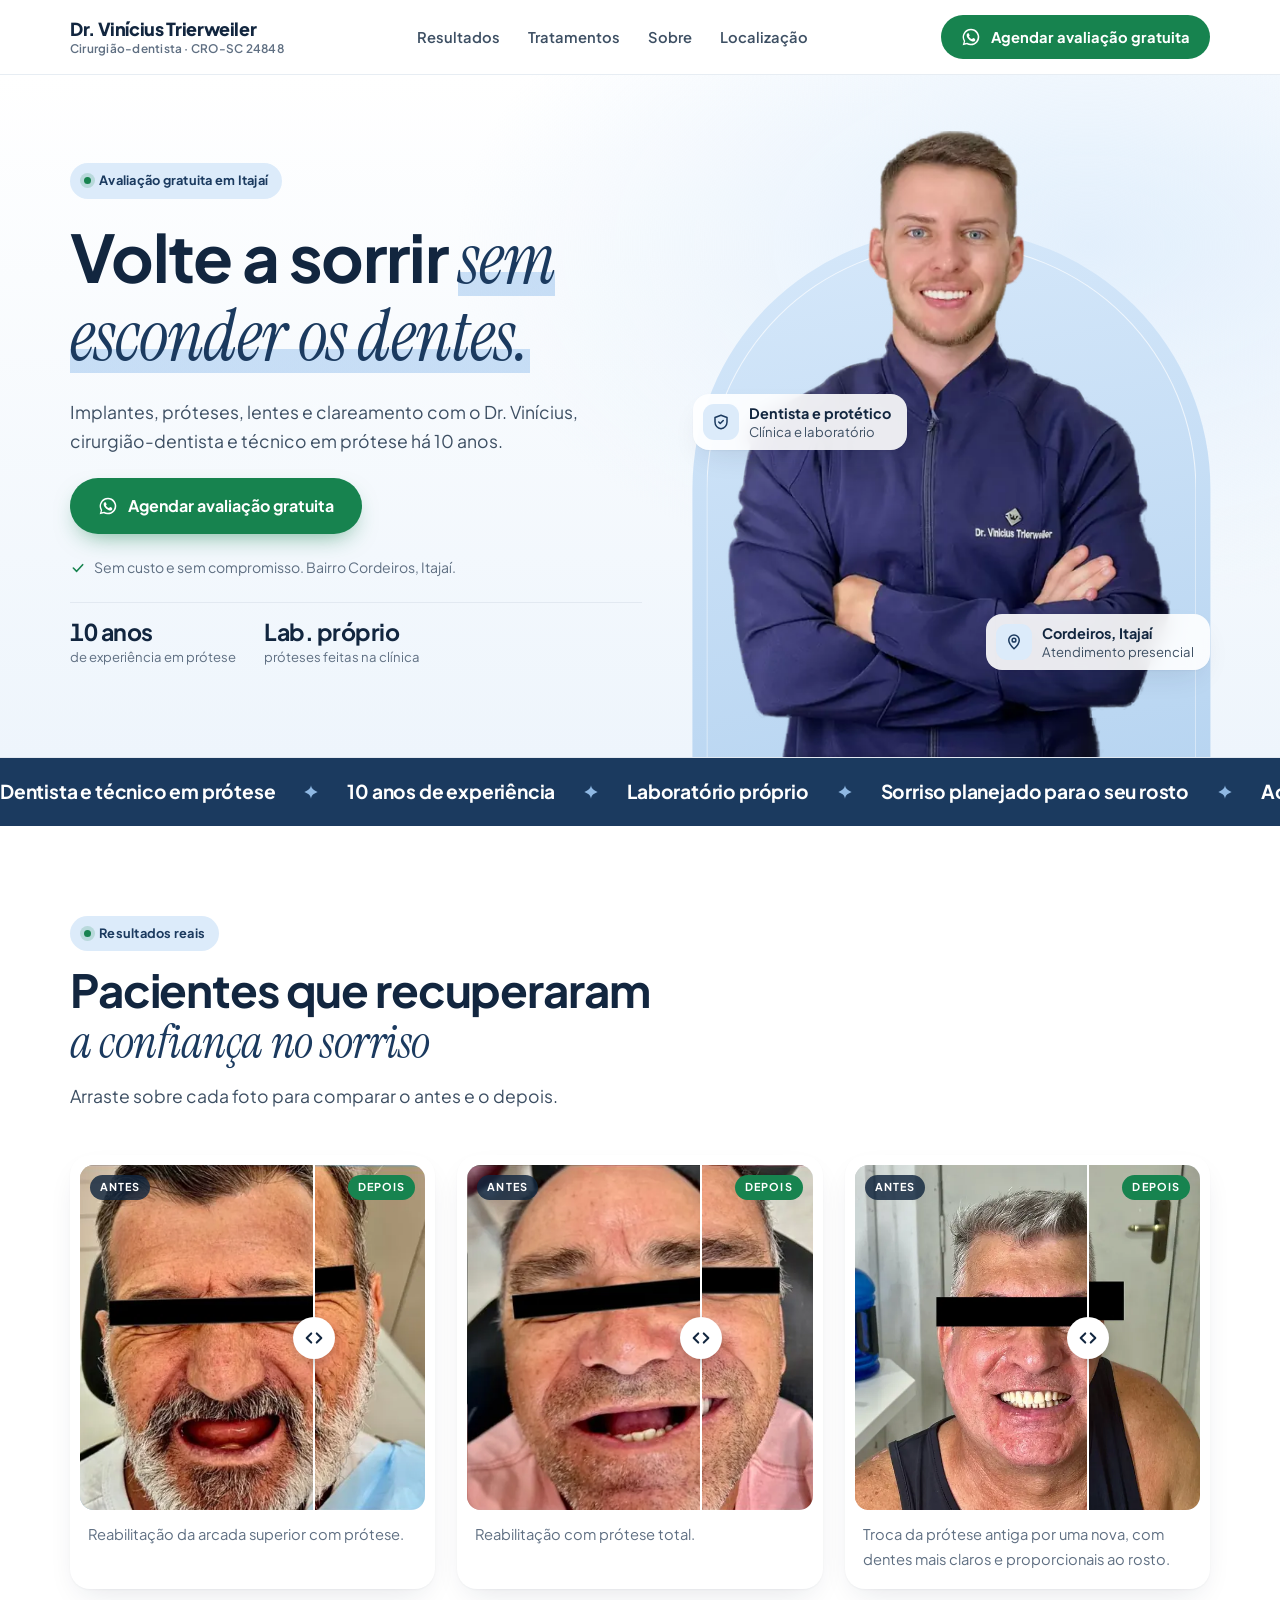
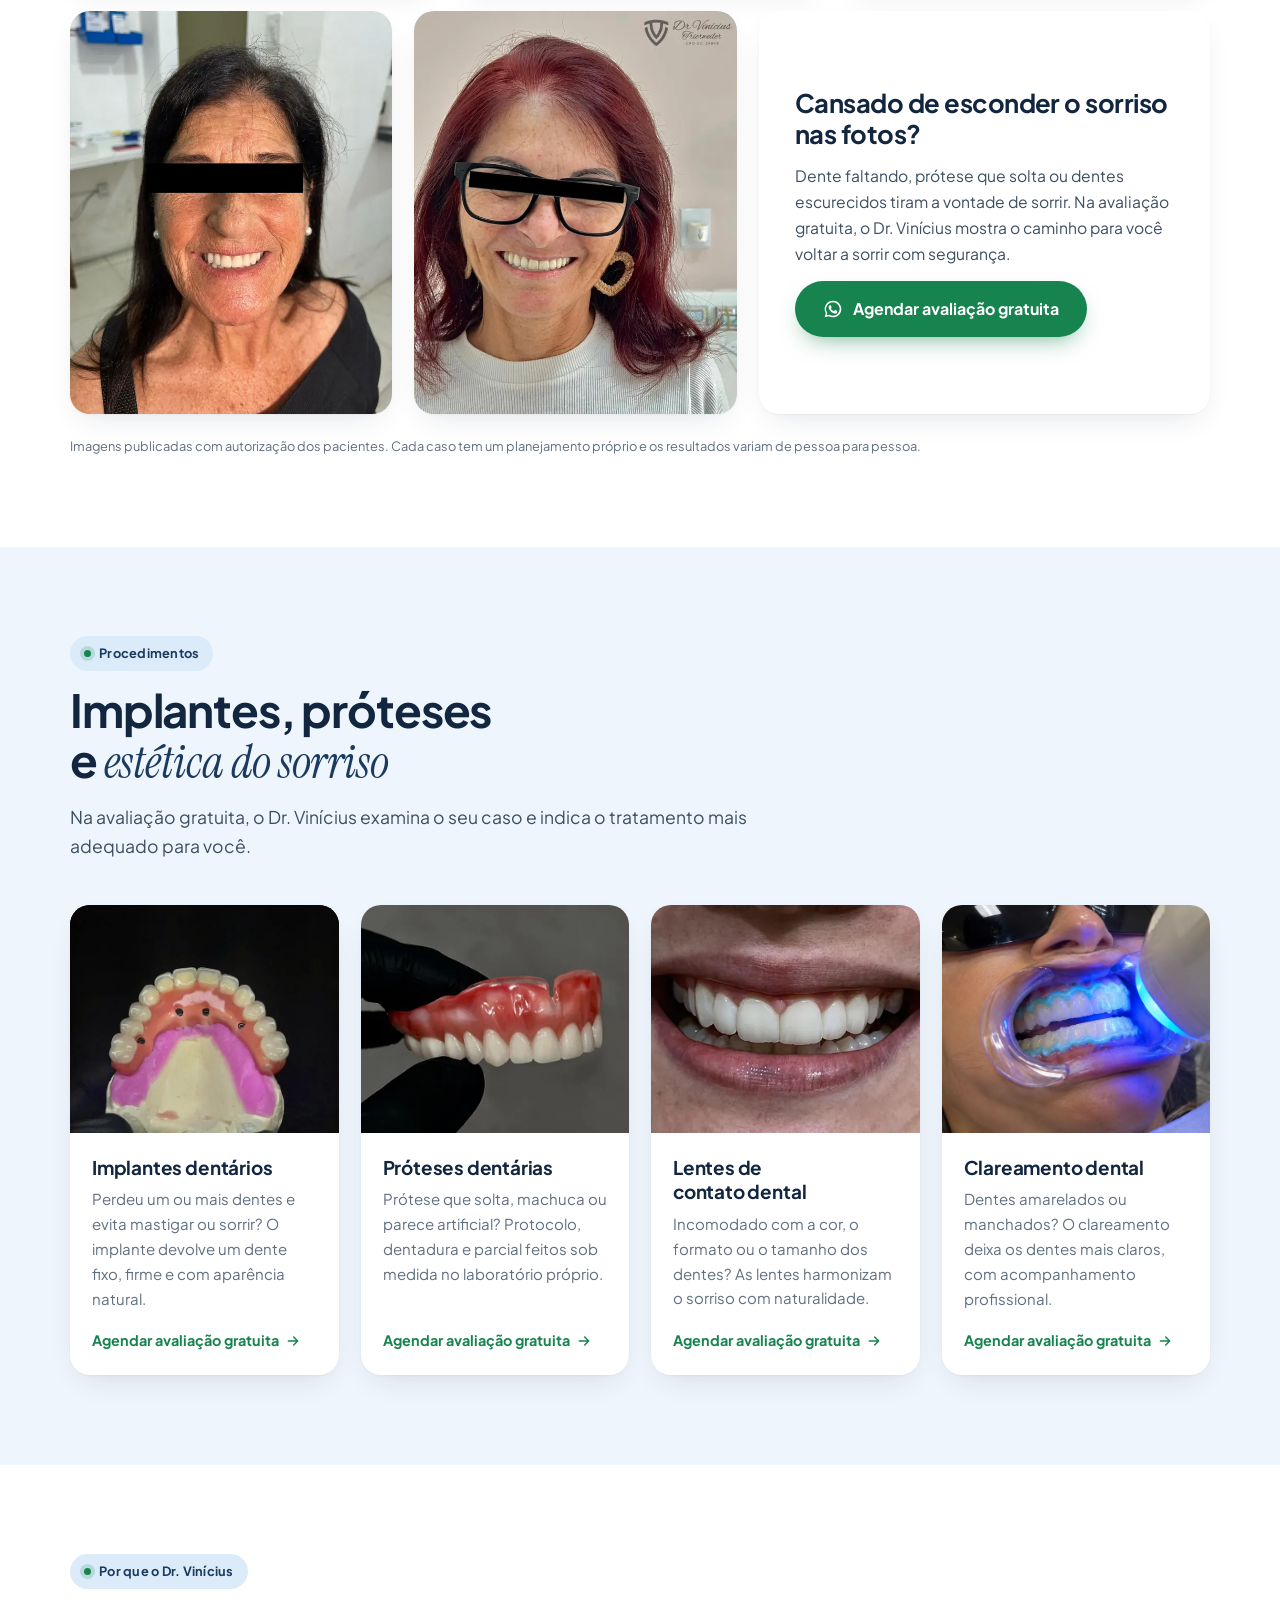
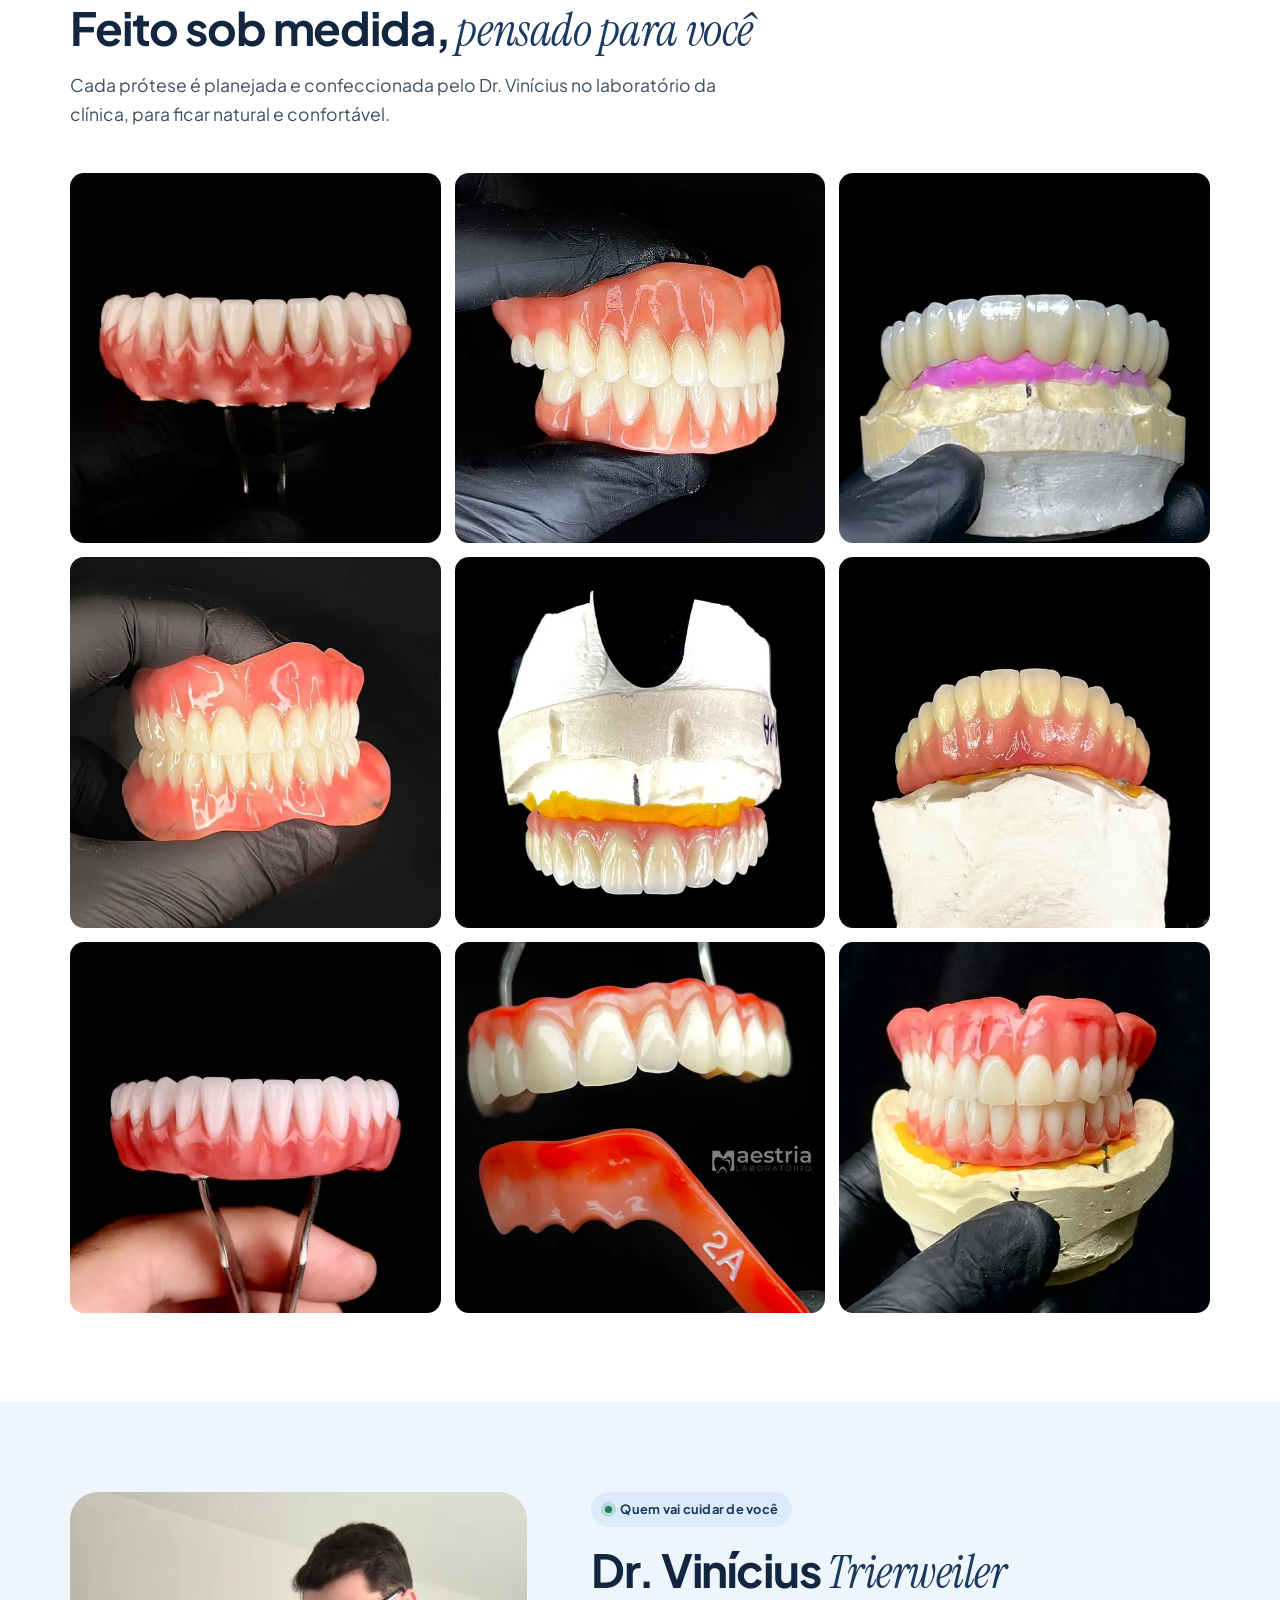
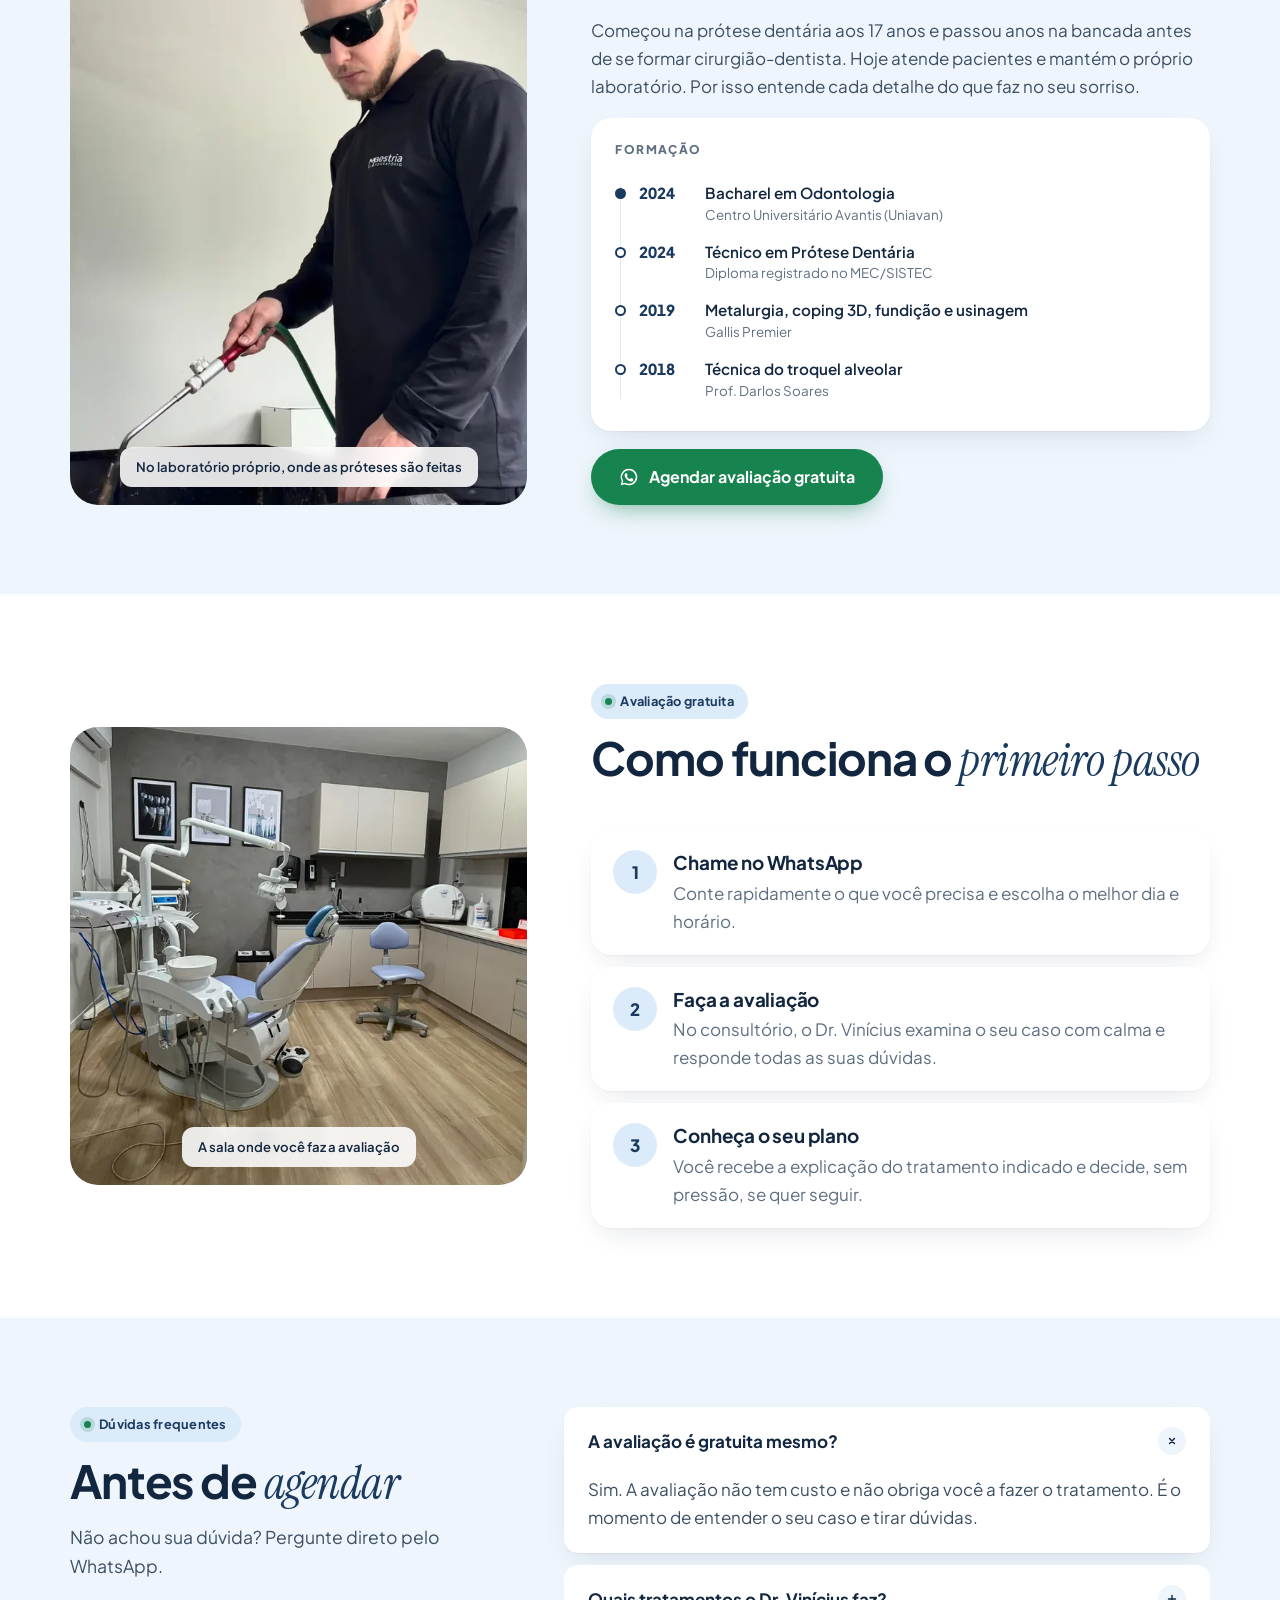
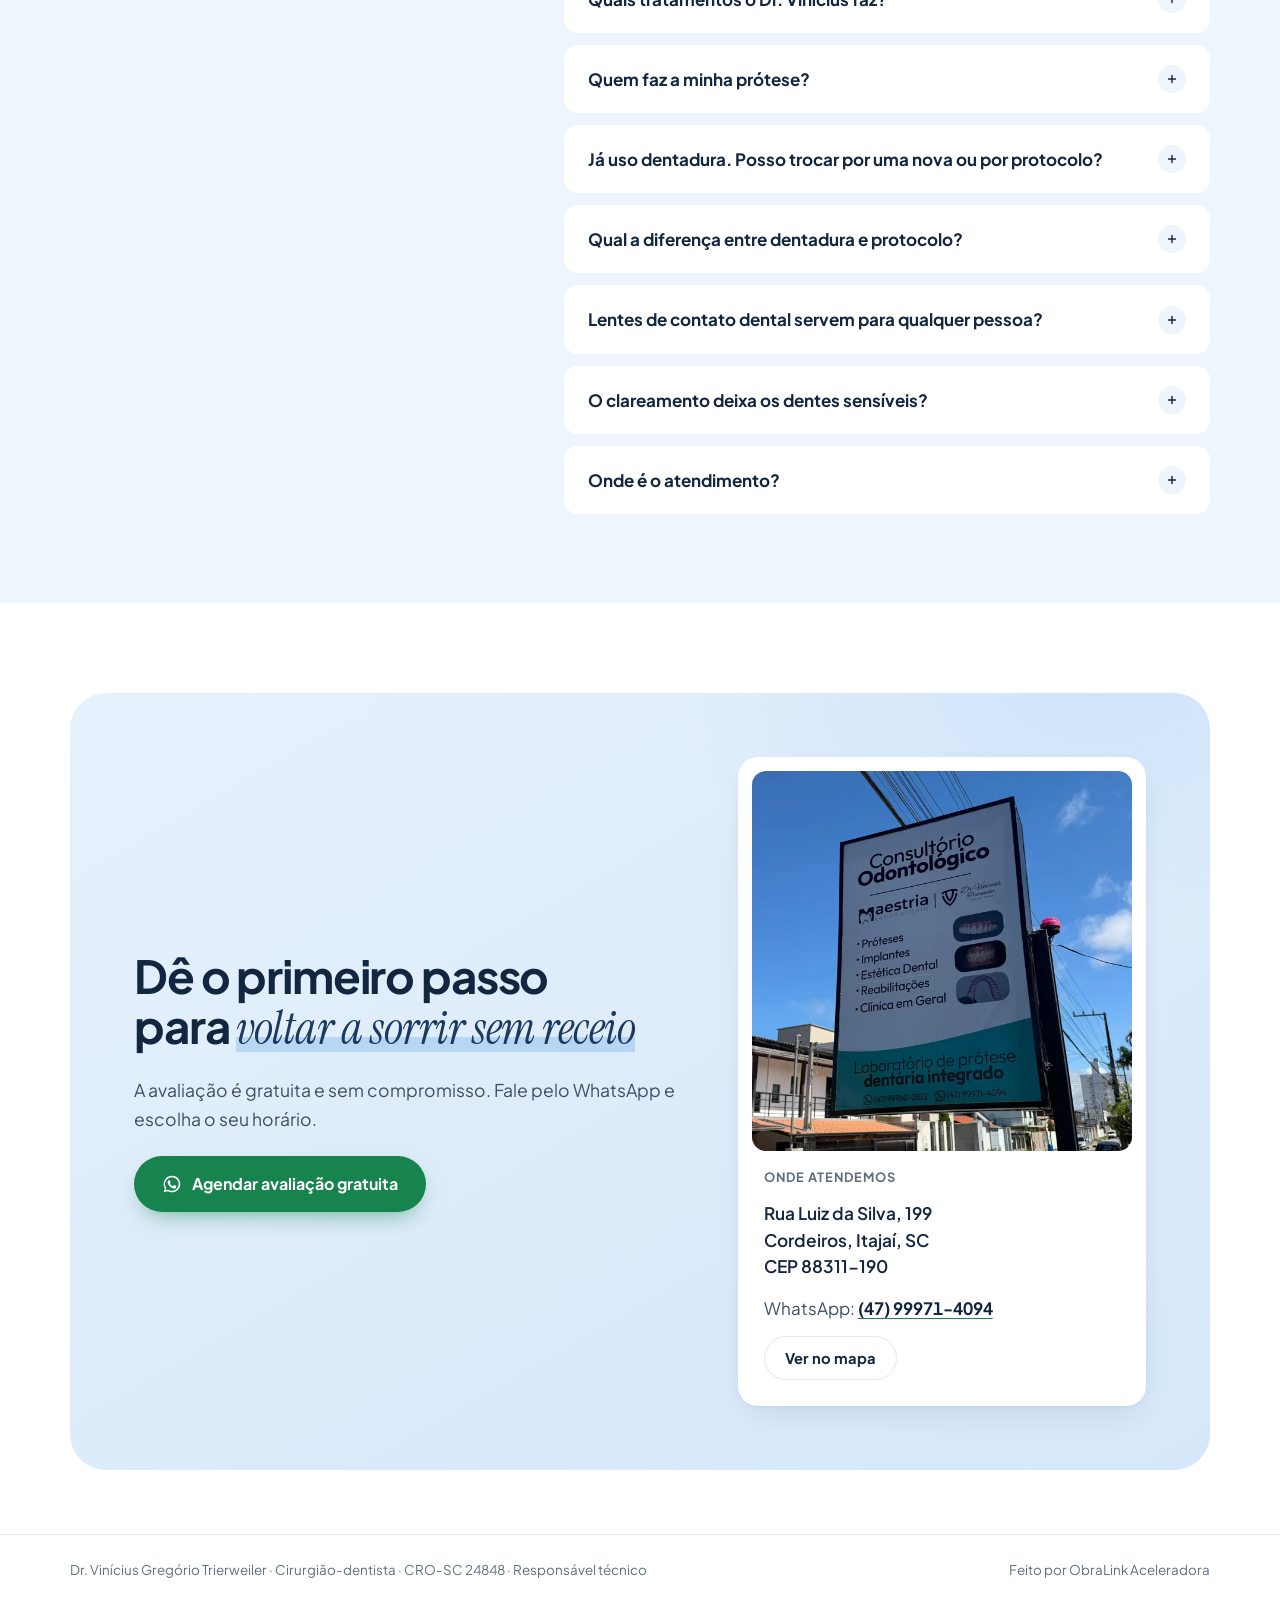
==== commit f445b965: "Foto da sala de atendimento em Como funciona; dúvidas no celular começam com 4 perguntas Co-Authored" ====
--- a/index.html
+++ b/index.html
@@ -17,7 +17,7 @@
 <script type="application/ld+json">{"@context": "https://schema.org", "@type": "Dentist", "name": "Dr. Vinícius Trierweiler", "description": "Recupere a confiança no seu sorriso. Implantes, próteses, lentes de contato dental e clareamento em Itajaí, SC, com dentista e técnico em prótese há 10 anos. Avaliação gratuita.", "url": "https://drviniciustrierweiler.com.br/", "telephone": "+55 47 99971-4094", "image": "https://drviniciustrierweiler.com.br/img/og-337fc0cc.jpg", "address": {"@type": "PostalAddress", "streetAddress": "Rua Luiz da Silva, 199", "addressLocality": "Itajaí", "addressRegion": "SC", "postalCode": "88311-190", "addressCountry": "BR"}, "areaServed": "Itajaí, SC", "hasMap": "https://www.google.com/maps/search/?api=1&query=Rua+Luiz+da+Silva+199+Cordeiros+Itaja%C3%AD+SC", "medicalSpecialty": "Dentistry", "founder": {"@type": "Person", "name": "Vinícius Gregório Trierweiler", "jobTitle": "Cirurgião-dentista", "identifier": "CRO-SC 24848"}}</script>
 <script type="application/ld+json">{"@context": "https://schema.org", "@type": "FAQPage", "mainEntity": [{"@type": "Question", "name": "A avaliação é gratuita mesmo?", "acceptedAnswer": {"@type": "Answer", "text": "Sim. A avaliação não tem custo e não obriga você a fazer o tratamento. É o momento de entender o seu caso e tirar dúvidas."}}, {"@type": "Question", "name": "Quais tratamentos o Dr. Vinícius faz?", "acceptedAnswer": {"@type": "Answer", "text": "Implantes dentários, próteses (protocolo, dentadura e parcial), lentes de contato dental e clareamento. Na avaliação, o Dr. Vinícius indica o melhor caminho para o seu caso."}}, {"@type": "Question", "name": "Quem faz a minha prótese?", "acceptedAnswer": {"@type": "Answer", "text": "O próprio Dr. Vinícius, no laboratório da clínica. Quem atende você no consultório é quem confecciona e ajusta a peça."}}, {"@type": "Question", "name": "Já uso dentadura. Posso trocar por uma nova ou por protocolo?", "acceptedAnswer": {"@type": "Answer", "text": "Na maioria dos casos, sim. Na avaliação, o Dr. Vinícius verifica a sua situação e explica as opções possíveis para você."}}, {"@type": "Question", "name": "Qual a diferença entre dentadura e protocolo?", "acceptedAnswer": {"@type": "Answer", "text": "A dentadura (prótese total) é removível e apoiada na gengiva. O protocolo é fixo, parafusado sobre implantes, e não sai da boca. A indicação depende de cada caso."}}, {"@type": "Question", "name": "Lentes de contato dental servem para qualquer pessoa?", "acceptedAnswer": {"@type": "Answer", "text": "Não. A indicação depende da saúde dos dentes e da gengiva e do resultado que você busca. Na avaliação, o Dr. Vinícius explica se as lentes são indicadas para você."}}, {"@type": "Question", "name": "O clareamento deixa os dentes sensíveis?", "acceptedAnswer": {"@type": "Answer", "text": "Algumas pessoas sentem uma sensibilidade passageira durante o tratamento. Por isso o clareamento é feito com acompanhamento profissional, ajustado ao seu caso."}}, {"@type": "Question", "name": "Onde é o atendimento?", "acceptedAnswer": {"@type": "Answer", "text": "Rua Luiz da Silva, 199, bairro Cordeiros, Itajaí, Santa Catarina. Ver no mapa"}}]}</script>
 
-<style>:root{--ink:#12263f;--text:#3d4f63;--muted:#5f6f82;--bg:#ffffff;--mist:#eef5fc;--sky:#dcebfa;--line:#e2e9f1;--navy:#1b3a5f;--cta:#17834f;--cta-hover:#126b40;--cta-glow:23,131,79;--font-head:"Plus Jakarta Sans","Segoe UI",system-ui,-apple-system,sans-serif;--font-accent:"Instrument Serif","Iowan Old Style",Georgia,serif;--r-lg:28px;--r:20px;--r-sm:14px;--shadow:0 1px 2px rgba(18,38,63,.04),0 12px 32px -12px rgba(18,38,63,.14);--wrap:1180px;--space-section:clamp(56px,7vw,96px);--space-head:clamp(28px,3.5vw,44px);--gap:clamp(14px,1.8vw,22px);color-scheme:light}*,*::before,*::after{box-sizing:border-box}html{scroll-behavior:smooth;scroll-padding-top:90px;-webkit-text-size-adjust:100%}body{margin:0;background:var(--bg);color:var(--text);font:400 17px/1.65 var(--font-head);-webkit-font-smoothing:antialiased}img{max-width:100%;height:auto;display:block}a{color:inherit}.wrap{max-width:var(--wrap);margin:0 auto;padding-left:max(20px,env(safe-area-inset-left,0px));padding-right:max(20px,env(safe-area-inset-right,0px))}h1,h2,h3{font-family:var(--font-head);color:var(--ink);font-weight:700;line-height:1.1;letter-spacing:-.025em;text-wrap:balance;margin:0}h2{font-size:clamp(1.95rem,3.8vw,2.85rem)}h3{font-size:1.18rem;letter-spacing:-.01em;line-height:1.3}.serif{font-family:var(--font-accent);font-weight:400;font-style:italic;letter-spacing:-.01em;color:var(--navy)}p{margin:0}.pill{display:inline-flex;align-items:center;gap:8px;width:max-content;max-width:100%;padding:7px 14px;border-radius:999px;background:var(--sky);color:var(--navy);font-size:.8rem;font-weight:700;letter-spacing:.02em}.pill::before{content:"";width:7px;height:7px;border-radius:50%;background:var(--cta);box-shadow:0 0 0 4px rgba(var(--cta-glow),.18);flex:none}.lead{font-size:1.1rem;max-width:58ch}section{padding-block:var(--space-section)}.mist{background:var(--mist)}.sec-head{display:grid;gap:14px;margin-bottom:var(--space-head);max-width:700px}.sec-head.center{margin-inline:auto;text-align:center;justify-items:center}.sr-only{position:absolute;width:1px;height:1px;overflow:hidden;clip:rect(0 0 0 0);white-space:nowrap}.skip{position:absolute;left:12px;top:-60px;z-index:100;background:var(--ink);color:#fff;padding:10px 16px;border-radius:10px;font-weight:700;text-decoration:none}.skip:focus{top:12px}.mark{background-image:linear-gradient(transparent 64%,rgba(120,175,232,.38) 64%,rgba(120,175,232,.38) 90%,transparent 90%);background-repeat:no-repeat;background-size:100% 100%;-webkit-box-decoration-break:clone;box-decoration-break:clone;transition:background-size 1.2s cubic-bezier(.65,0,.35,1) .25s}.js .mark:not(.on){background-size:0% 100%}@keyframes rise{from{transform:translateY(26px)}to{transform:none}}@supports (animation-timeline: view()){@media (prefers-reduced-motion:no-preference){.sec-head,.cases,.smiles,.treat,.gallery,.about-photo,.about-copy,.steps,.faq,.final-card{animation:rise linear both;animation-timeline:view();animation-range:entry 0% entry 30%}}}.btn{display:inline-flex;align-items:center;justify-content:center;gap:10px;min-height:56px;padding:0 28px;border-radius:999px;background:var(--cta);color:#fff;font:700 1rem/1 var(--font-head);text-decoration:none;white-space:nowrap;border:0;cursor:pointer;box-shadow:0 10px 24px -10px rgba(var(--cta-glow),.65);transition:background .2s,transform .2s,box-shadow .2s}.btn:hover{background:var(--cta-hover);transform:translateY(-2px);box-shadow:0 14px 28px -10px rgba(var(--cta-glow),.7)}.btn:active{transform:translateY(0)}.btn:focus-visible,.btn-line:focus-visible,summary:focus-visible,.ba input:focus-visible+.ba-handle,.nav a:focus-visible,.brand:focus-visible{outline:3px solid var(--navy);outline-offset:3px}.btn svg{width:20px;height:20px;flex:none}.btn-sm{min-height:44px;padding:0 20px;font-size:.92rem;box-shadow:none}.btn-line{display:inline-flex;align-items:center;gap:8px;min-height:44px;padding:0 20px;border-radius:999px;border:1px solid var(--line);background:#fff;color:var(--ink);font-weight:700;font-size:.92rem;text-decoration:none}.btn-line:hover{border-color:var(--navy)}.micro{font-size:.88rem;color:var(--muted);display:flex;align-items:center;gap:8px}.micro svg{width:16px;height:16px;color:var(--cta);flex:none}body::before{content:"";position:fixed;inset:0 0 auto;height:env(safe-area-inset-top,0px);z-index:60;background:rgba(255,255,255,.9)}.top{position:sticky;top:env(safe-area-inset-top,0px);z-index:50;background:rgba(255,255,255,.82);backdrop-filter:saturate(1.4) blur(14px);-webkit-backdrop-filter:saturate(1.4) blur(14px);border-bottom:1px solid rgba(226,233,241,.8)}.top .wrap{display:flex;align-items:center;justify-content:space-between;gap:16px;min-height:74px}.brand{display:grid;gap:2px;text-decoration:none;line-height:1.15;border-radius:6px}.brand-name{font-weight:800;font-size:1.12rem;color:var(--ink);letter-spacing:-.02em}.brand-sub{font-size:.74rem;font-weight:600;color:var(--muted);letter-spacing:.02em}.nav{display:flex;gap:28px;font-size:.92rem;font-weight:600;color:var(--text)}.nav a{text-decoration:none;border-radius:6px}.nav a:hover{color:var(--ink)}.hero{position:relative;overflow:hidden;padding-block:clamp(32px,5vw,56px) 0;border-bottom:1px solid var(--line);background:radial-gradient(900px 520px at 85% 25%,#e2effc 0%,rgba(226,239,252,0) 70%),linear-gradient(180deg,#ffffff 0%,#eef5fc 100%)}.hero .wrap{display:grid;grid-template-columns:1.05fr .95fr;gap:clamp(24px,4vw,56px);align-items:end}.hero-copy{display:grid;gap:var(--gap);align-content:center;padding-bottom:var(--space-section);min-width:0}.hero h1{font-size:clamp(2.5rem,5.2vw,4.1rem)}.hero h1 .serif{font-size:1.08em}.hero-ctas{display:flex;flex-wrap:wrap;gap:12px;align-items:center}.hero-trust{display:flex;flex-wrap:wrap;gap:10px 28px;border-top:1px solid var(--line)}.hero-trust div{display:grid;gap:2px;padding-top:16px}.hero-trust b{font-size:1.45rem;color:var(--ink);letter-spacing:-.02em;line-height:1.1;font-variant-numeric:tabular-nums}.hero-trust span{font-size:.82rem;color:var(--muted)}.hero-trust b span{font-size:inherit;color:inherit}.hero-visual{position:relative;align-self:end;display:grid;justify-items:center;min-width:0}.hero-visual .arch{position:absolute;bottom:0;left:50%;transform:translateX(-50%);width:min(100%,540px);aspect-ratio:1/1.02;border-radius:999px 999px 0 0;background:linear-gradient(170deg,#d6e8fa 0%,#b8d5f1 100%)}.hero-visual .arch::after{content:"";position:absolute;inset:14px 14px 0;border-radius:inherit;border:1px solid rgba(255,255,255,.7);border-bottom:0}.hero-visual img{position:relative;width:min(92%,470px);height:auto}.badge{position:absolute;z-index:2;display:flex;align-items:center;gap:10px;padding:10px 16px 10px 10px;border-radius:16px;background:rgba(255,255,255,.9);backdrop-filter:blur(10px);-webkit-backdrop-filter:blur(10px);box-shadow:var(--shadow);font-size:.82rem;line-height:1.3;color:var(--text)}.badge b{display:block;color:var(--ink);font-size:.9rem}.badge i{display:grid;place-items:center;width:36px;height:36px;border-radius:11px;background:var(--sky);color:var(--navy);flex:none}.badge i svg{width:18px;height:18px}.badge.b1{left:0;top:42%}.badge.b2{right:0;bottom:14%}.ticker{background:var(--navy);color:#fff;overflow:hidden;padding-block:18px}.ticker-track{display:flex;width:max-content;animation:ticker 38s linear infinite}.ticker:hover .ticker-track{animation-play-state:paused}.ticker-row{display:flex;align-items:center;gap:28px;padding-right:28px;flex:none}.ticker-row span{font-weight:700;font-size:clamp(1rem,1.6vw,1.2rem);letter-spacing:-.01em;white-space:nowrap}.ticker-row svg{width:16px;height:16px;color:#8fb8e3;flex:none}@keyframes ticker{to{transform:translateX(-50%)}}.cases{display:grid;grid-template-columns:repeat(3,minmax(0,1fr));gap:var(--gap)}.case{background:#fff;border-radius:var(--r);padding:10px;box-shadow:var(--shadow);display:grid;gap:12px;align-content:start}.case p{font-size:.92rem;color:var(--muted);padding:0 8px 8px}.ba{position:relative;border-radius:var(--r-sm);overflow:hidden;aspect-ratio:1;background:var(--mist);touch-action:pan-y;cursor:ew-resize;-webkit-user-select:none;user-select:none;-webkit-touch-callout:none;--pos:50%}.ba img{position:absolute;inset:0;width:100%;height:100%;object-fit:cover;pointer-events:none;-webkit-user-drag:none}.ba .before{position:absolute;inset:0;clip-path:inset(0 calc(100% - var(--pos)) 0 0)}.ba input{position:absolute;inset:0;width:100%;height:100%;margin:0;opacity:0;z-index:3;pointer-events:none}.ba-handle{position:absolute;top:0;bottom:0;left:var(--pos);width:2px;margin-left:-1px;background:#fff;z-index:2;pointer-events:none}.ba-handle::after{content:"";position:absolute;top:50%;left:50%;width:42px;height:42px;transform:translate(-50%,-50%);border-radius:50%;background:#fff url("data:image/svg+xml,%3Csvg xmlns='http://www.w3.org/2000/svg' viewBox='0 0 24 24' fill='none' stroke='%2312263f' stroke-width='2.2' stroke-linecap='round' stroke-linejoin='round'%3E%3Cpath d='m9 7-5 5 5 5M15 7l5 5-5 5'/%3E%3C/svg%3E") center/22px no-repeat;box-shadow:0 4px 14px rgba(0,0,0,.25);transition:transform .15s}.ba.dragging .ba-handle::after{transform:translate(-50%,-50%) scale(1.12)}.tag{position:absolute;top:10px;z-index:2;background:rgba(18,38,63,.82);color:#fff;font:700 .68rem/1 var(--font-head);letter-spacing:.1em;text-transform:uppercase;padding:7px 10px;border-radius:999px;pointer-events:none}.tag.l{left:10px}.tag.r{right:10px;background:var(--cta)}.smiles{display:grid;grid-template-columns:1fr 1fr 1.4fr;gap:var(--gap);margin-top:var(--gap)}.smiles figure{margin:0;border-radius:var(--r);overflow:hidden;box-shadow:var(--shadow);aspect-ratio:4/5}.smiles img{width:100%;height:100%;object-fit:cover}.smiles .note{background:#fff;color:var(--text);box-shadow:var(--shadow);border-radius:var(--r);padding:clamp(22px,3vw,36px);display:grid;gap:14px;align-content:center;justify-items:start}.smiles .note b{color:var(--ink);font-size:clamp(1.3rem,2vw,1.6rem);line-height:1.2;letter-spacing:-.02em}.smiles .note p{font-size:.98rem;color:var(--text)}.disclaimer{margin-top:var(--gap);font-size:.8rem;color:var(--muted)}.swipe-hint,.dots{display:none}.treat{display:grid;grid-template-columns:repeat(4,minmax(0,1fr));gap:var(--gap)}.t-card{background:#fff;border-radius:var(--r);overflow:hidden;box-shadow:var(--shadow);display:grid;grid-template-rows:auto 1fr}.t-card img{width:100%;aspect-ratio:4/3.4;object-fit:cover;background:#0b0f15}.t-card img.pos-bottom{object-position:center bottom}.t-card > div{padding:22px;display:flex;flex-direction:column;gap:8px;min-width:0}.t-card p{color:var(--muted);font-size:.94rem}.t-link{margin-top:auto;padding-top:10px;display:inline-flex;align-items:center;gap:6px;font-weight:700;font-size:.9rem;color:var(--cta);text-decoration:none}.t-link svg{width:16px;height:16px;flex:none;transition:transform .2s}.t-link:hover svg{transform:translateX(3px)}.t-link:focus-visible{outline:3px solid var(--navy);outline-offset:3px;border-radius:6px}.t-ph{aspect-ratio:4/3.4;display:flex;align-items:center;justify-content:center;color:var(--navy);background:radial-gradient(circle at 30% 25%,#ffffff 0%,rgba(255,255,255,0) 55%),linear-gradient(145deg,#e4f0fc 0%,#c7dcf2 100%)}.t-ph svg{width:72px;height:72px;opacity:.75}.gallery{display:grid;grid-template-columns:repeat(3,minmax(0,1fr));gap:14px}.gallery img{width:100%;aspect-ratio:1;object-fit:cover;border-radius:var(--r-sm);background:#0b0f15}.about .wrap{display:grid;grid-template-columns:.85fr 1.15fr;gap:clamp(32px,5vw,72px);align-items:stretch}.about-photo{position:relative;border-radius:var(--r-lg);overflow:hidden;background:var(--mist);margin:0;min-height:420px}.about-photo img{position:absolute;inset:0;width:100%;height:100%;object-fit:cover;object-position:center 30%}.about-copy{display:grid;gap:18px;align-content:center;min-width:0}.creds-wrap{background:#fff;border-radius:var(--r);padding:22px 24px;box-shadow:var(--shadow)}.creds-title{font-size:.75rem;font-weight:800;letter-spacing:.12em;text-transform:uppercase;color:var(--muted);margin-bottom:14px}.creds{list-style:none;margin:0;padding:0;display:grid;gap:0;position:relative}.creds::before{content:"";position:absolute;left:5px;top:10px;bottom:10px;width:1px;background:var(--line)}.creds li{position:relative;display:grid;grid-template-columns:54px 1fr;gap:12px;padding:9px 0 9px 24px;font-size:.95rem;color:var(--ink);font-weight:600;line-height:1.35}.creds li::before{content:"";position:absolute;left:0;top:14px;width:11px;height:11px;border-radius:50%;background:#fff;border:2px solid var(--navy)}.creds li:first-child::before{background:var(--navy)}.creds b{font-variant-numeric:tabular-nums;color:var(--navy);font-weight:800}.creds small{display:block;font-size:.84rem;font-weight:400;color:var(--muted);margin-top:2px}.about-copy .btn{justify-self:start}.about-photo figcaption{position:absolute;left:50%;bottom:18px;transform:translateX(-50%);width:max-content;max-width:calc(100% - 36px);text-align:center;padding:9px 16px;border-radius:12px;background:rgba(255,255,255,.88);backdrop-filter:blur(8px);-webkit-backdrop-filter:blur(8px);font-size:.82rem;font-weight:600;color:var(--ink)}.steps{display:grid;grid-template-columns:repeat(3,minmax(0,1fr));gap:var(--gap);counter-reset:s}.step{background:#fff;border-radius:var(--r);padding:30px;box-shadow:var(--shadow);display:grid;gap:10px;align-content:start}.step::before{counter-increment:s;content:counter(s);display:grid;place-items:center;width:44px;height:44px;border-radius:50%;background:var(--sky);color:var(--navy);font-weight:800;margin-bottom:8px}.step p{color:var(--muted)}.faq-wrap{display:grid;grid-template-columns:.8fr 1.2fr;gap:clamp(28px,5vw,72px);align-items:start}.faq-wrap .sec-head{margin-bottom:0}.faq{display:grid;gap:12px}.faq details{background:var(--mist);border-radius:var(--r-sm);padding:0 24px;transition:background .2s}.mist .faq details:not([open]){background:#fff}.faq details[open]{background:#fff;box-shadow:var(--shadow)}.faq summary{cursor:pointer;list-style:none;padding:20px 0;font-weight:700;color:var(--ink);display:flex;justify-content:space-between;align-items:center;gap:16px;border-radius:8px}.faq summary::-webkit-details-marker{display:none}.faq summary::after{content:"";flex:none;width:28px;height:28px;border-radius:50%;background:var(--mist) url("data:image/svg+xml,%3Csvg xmlns='http://www.w3.org/2000/svg' viewBox='0 0 24 24' fill='none' stroke='%2312263f' stroke-width='2.4' stroke-linecap='round'%3E%3Cpath d='M12 6v12M6 12h12'/%3E%3C/svg%3E") center/14px no-repeat;transition:transform .2s}.faq details[open] summary::after{transform:rotate(45deg)}.faq details p{padding:0 0 22px;color:var(--text)}.faq details p a{color:var(--cta);font-weight:700}#contato{padding-bottom:clamp(40px,5vw,72px)}.final-card{position:relative;overflow:hidden;border-radius:clamp(24px,3vw,36px);padding:clamp(28px,5vw,64px);background:radial-gradient(600px 320px at 90% 0%,#cfe4fa 0%,rgba(207,228,250,0) 70%),linear-gradient(150deg,#e6f1fc 0%,#d5e7f9 100%);color:var(--text);display:grid;grid-template-columns:1.15fr .85fr;gap:clamp(28px,4vw,56px);align-items:center}.final-card h2{color:var(--ink)}.final-copy{display:grid;gap:var(--gap);min-width:0}.place{background:#fff;color:var(--text);border-radius:var(--r);padding:26px;box-shadow:var(--shadow);display:grid;gap:14px}.place-photo{margin:-12px -12px 4px;border-radius:calc(var(--r) - 6px);overflow:hidden;aspect-ratio:1;background:var(--mist)}.place-photo img{width:100%;height:100%;object-fit:cover;object-position:center}.place h3{font-size:.8rem;color:var(--muted);font-weight:700;letter-spacing:.08em;text-transform:uppercase}.place address{font-style:normal;font-size:1.08rem;line-height:1.55;color:var(--ink);font-weight:600}.place .row{display:flex;flex-wrap:wrap;gap:10px}.phone{white-space:nowrap;font-variant-numeric:tabular-nums;font-weight:700;color:var(--ink);text-decoration:underline;text-decoration-color:var(--cta);text-underline-offset:3px}footer{border-top:1px solid var(--line);padding-block:24px;font-size:.84rem;color:var(--muted)}footer .wrap{display:flex;flex-wrap:wrap;justify-content:space-between;gap:10px}.float{display:none}@media (max-width:1100px){.nav{gap:20px}}@media (max-width:1000px){.nav{display:none}}@media (max-width:940px){.smiles{grid-template-columns:1fr 1fr}.smiles .note{grid-column:1/-1}.smiles figure{aspect-ratio:1}}@media (min-width:561px) and (max-width:1100px){.treat{grid-template-columns:repeat(2,minmax(0,1fr))}.t-card{grid-template-columns:minmax(0,200px) 1fr;grid-template-rows:auto}.t-card img,.t-ph{aspect-ratio:auto;width:100%;height:100%;min-height:200px}}@media (max-width:860px){.hero .wrap,.about .wrap,.final-card,.faq-wrap{grid-template-columns:1fr}.hero-copy{padding-bottom:0}.hero-visual{margin-top:8px}.hero-visual img{width:min(84%,380px)}.badge.b1{top:auto;bottom:36%}.badge.b2{bottom:10%}.steps{grid-template-columns:1fr}.step{grid-template-columns:44px 1fr;column-gap:16px;row-gap:4px;padding:20px}.step::before{grid-row:span 2;margin:0}.about-photo{min-height:0;aspect-ratio:1}.about-photo img{position:static;object-position:70% 22%}.gallery{grid-template-columns:repeat(3,minmax(0,1fr));gap:12px}}@media (min-width:561px) and (max-width:860px){.treat{grid-template-columns:1fr}.hero-ctas .btn{min-width:320px}}@media (max-width:560px){body{font-size:16px}.brand-name{font-size:1rem}.top .wrap{min-height:64px}.top .btn-sm{display:none}.hero-copy .micro,.disclaimer{display:none}.hero-ctas .btn,.about-copy .btn,.smiles .note .btn{width:100%}.cases{grid-template-columns:1fr}.badge{font-size:.74rem;padding:8px 12px 8px 8px}.badge i{width:30px;height:30px}.place{grid-template-columns:104px 1fr;column-gap:16px;row-gap:6px;padding:14px;align-items:start}.place-photo{grid-row:1 / span 3;margin:0;aspect-ratio:4/5;border-radius:12px}.place h3{font-size:.72rem}.place address{font-size:.95rem;line-height:1.45}.place p{font-size:.88rem}.place .row{grid-column:1 / -1;margin-top:6px}.place .btn-line{width:100%;justify-content:center}.final-card{gap:20px;padding:24px 18px}.swipe-hint{display:flex;align-items:center;gap:8px;margin-top:-4px;font-size:.82rem;font-weight:600;color:var(--navy)}.swipe-hint::before{content:"";width:28px;height:2px;border-radius:2px;background:var(--navy);opacity:.4}.treat,.gallery{display:flex;gap:12px;overflow-x:auto;scroll-snap-type:x mandatory;-webkit-overflow-scrolling:touch;scrollbar-width:none;overscroll-behavior-x:contain}.treat::-webkit-scrollbar,.gallery::-webkit-scrollbar{display:none}.treat{padding:4px 2px 18px;margin:-4px -2px 0}.t-card{flex:none;width:80%;max-width:80%;scroll-snap-align:start}.t-card img,.t-ph{aspect-ratio:16/11}.gallery img{flex:none;width:100%;max-width:100%;scroll-snap-align:start;scroll-snap-stop:always}.dots{display:flex;justify-content:center;gap:8px;margin-top:14px}.dots i{width:7px;height:7px;border-radius:99px;background:#c5d3e2;transition:width .3s,background .3s}.dots i.on{width:22px;background:var(--navy)}footer{padding-bottom:calc(24px + 76px)}.float{display:inline-flex;isolation:isolate;position:fixed;z-index:40;left:calc(12px + env(safe-area-inset-left,0px));right:calc(12px + env(safe-area-inset-right,0px));bottom:calc(12px + env(safe-area-inset-bottom,0px));min-height:52px;overflow:hidden;box-shadow:0 0 0 8px rgba(255,255,255,.85),0 12px 28px -8px rgba(18,38,63,.35);transition:transform .35s cubic-bezier(.2,.8,.2,1),opacity .35s,background .2s}.float:hover{transform:none}.js .float{transform:translateY(calc(100% + 40px));opacity:0;pointer-events:none}.js.show-bar .float{transform:none;opacity:1;pointer-events:auto}.float::after{content:"";position:absolute;inset:0 auto 0 -60%;width:45%;z-index:1;background:linear-gradient(100deg,rgba(255,255,255,0),rgba(255,255,255,.45),rgba(255,255,255,0));transform:skewX(-18deg)}.show-bar .float::after{animation:shine 1.1s ease-out .35s 1 both}@keyframes shine{to{left:130%}}}@media (prefers-reduced-motion:reduce){html{scroll-behavior:auto}.mark,.btn,.float,.faq summary::after,.ba-handle::after{transition:none}.ticker-track,.show-bar .float::after{animation:none}.ticker{overflow-x:auto}}</style>
+<style>:root{--ink:#12263f;--text:#3d4f63;--muted:#5f6f82;--bg:#ffffff;--mist:#eef5fc;--sky:#dcebfa;--line:#e2e9f1;--navy:#1b3a5f;--cta:#17834f;--cta-hover:#126b40;--cta-glow:23,131,79;--font-head:"Plus Jakarta Sans","Segoe UI",system-ui,-apple-system,sans-serif;--font-accent:"Instrument Serif","Iowan Old Style",Georgia,serif;--r-lg:28px;--r:20px;--r-sm:14px;--shadow:0 1px 2px rgba(18,38,63,.04),0 12px 32px -12px rgba(18,38,63,.14);--wrap:1180px;--space-section:clamp(56px,7vw,96px);--space-head:clamp(28px,3.5vw,44px);--gap:clamp(14px,1.8vw,22px);color-scheme:light}*,*::before,*::after{box-sizing:border-box}html{scroll-behavior:smooth;scroll-padding-top:90px;-webkit-text-size-adjust:100%}body{margin:0;background:var(--bg);color:var(--text);font:400 17px/1.65 var(--font-head);-webkit-font-smoothing:antialiased}img{max-width:100%;height:auto;display:block}a{color:inherit}.wrap{max-width:var(--wrap);margin:0 auto;padding-left:max(20px,env(safe-area-inset-left,0px));padding-right:max(20px,env(safe-area-inset-right,0px))}h1,h2,h3{font-family:var(--font-head);color:var(--ink);font-weight:700;line-height:1.1;letter-spacing:-.025em;text-wrap:balance;margin:0}h2{font-size:clamp(1.95rem,3.8vw,2.85rem)}h3{font-size:1.18rem;letter-spacing:-.01em;line-height:1.3}.serif{font-family:var(--font-accent);font-weight:400;font-style:italic;letter-spacing:-.01em;color:var(--navy)}p{margin:0}.pill{display:inline-flex;align-items:center;gap:8px;width:max-content;max-width:100%;padding:7px 14px;border-radius:999px;background:var(--sky);color:var(--navy);font-size:.8rem;font-weight:700;letter-spacing:.02em}.pill::before{content:"";width:7px;height:7px;border-radius:50%;background:var(--cta);box-shadow:0 0 0 4px rgba(var(--cta-glow),.18);flex:none}.lead{font-size:1.1rem;max-width:58ch}section{padding-block:var(--space-section)}.mist{background:var(--mist)}.sec-head{display:grid;gap:14px;margin-bottom:var(--space-head);max-width:700px}.sec-head.center{margin-inline:auto;text-align:center;justify-items:center}.sr-only{position:absolute;width:1px;height:1px;overflow:hidden;clip:rect(0 0 0 0);white-space:nowrap}.skip{position:absolute;left:12px;top:-60px;z-index:100;background:var(--ink);color:#fff;padding:10px 16px;border-radius:10px;font-weight:700;text-decoration:none}.skip:focus{top:12px}.mark{background-image:linear-gradient(transparent 64%,rgba(120,175,232,.38) 64%,rgba(120,175,232,.38) 90%,transparent 90%);background-repeat:no-repeat;background-size:100% 100%;-webkit-box-decoration-break:clone;box-decoration-break:clone;transition:background-size 1.2s cubic-bezier(.65,0,.35,1) .25s}.js .mark:not(.on){background-size:0% 100%}@keyframes rise{from{transform:translateY(26px)}to{transform:none}}@supports (animation-timeline: view()){@media (prefers-reduced-motion:no-preference){.sec-head,.cases,.smiles,.treat,.gallery,.about-photo,.about-copy,.clinic-photo,.steps,.faq,.final-card{animation:rise linear both;animation-timeline:view();animation-range:entry 0% entry 30%}}}.btn{display:inline-flex;align-items:center;justify-content:center;gap:10px;min-height:56px;padding:0 28px;border-radius:999px;background:var(--cta);color:#fff;font:700 1rem/1 var(--font-head);text-decoration:none;white-space:nowrap;border:0;cursor:pointer;box-shadow:0 10px 24px -10px rgba(var(--cta-glow),.65);transition:background .2s,transform .2s,box-shadow .2s}.btn:hover{background:var(--cta-hover);transform:translateY(-2px);box-shadow:0 14px 28px -10px rgba(var(--cta-glow),.7)}.btn:active{transform:translateY(0)}.btn:focus-visible,.btn-line:focus-visible,summary:focus-visible,.ba input:focus-visible+.ba-handle,.nav a:focus-visible,.brand:focus-visible{outline:3px solid var(--navy);outline-offset:3px}.btn svg{width:20px;height:20px;flex:none}.btn-sm{min-height:44px;padding:0 20px;font-size:.92rem;box-shadow:none}.btn-line{display:inline-flex;align-items:center;gap:8px;min-height:44px;padding:0 20px;border-radius:999px;border:1px solid var(--line);background:#fff;color:var(--ink);font-weight:700;font-size:.92rem;text-decoration:none}.btn-line:hover{border-color:var(--navy)}.micro{font-size:.88rem;color:var(--muted);display:flex;align-items:center;gap:8px}.micro svg{width:16px;height:16px;color:var(--cta);flex:none}body::before{content:"";position:fixed;inset:0 0 auto;height:env(safe-area-inset-top,0px);z-index:60;background:rgba(255,255,255,.9)}.top{position:sticky;top:env(safe-area-inset-top,0px);z-index:50;background:rgba(255,255,255,.82);backdrop-filter:saturate(1.4) blur(14px);-webkit-backdrop-filter:saturate(1.4) blur(14px);border-bottom:1px solid rgba(226,233,241,.8)}.top .wrap{display:flex;align-items:center;justify-content:space-between;gap:16px;min-height:74px}.brand{display:grid;gap:2px;text-decoration:none;line-height:1.15;border-radius:6px}.brand-name{font-weight:800;font-size:1.12rem;color:var(--ink);letter-spacing:-.02em}.brand-sub{font-size:.74rem;font-weight:600;color:var(--muted);letter-spacing:.02em}.nav{display:flex;gap:28px;font-size:.92rem;font-weight:600;color:var(--text)}.nav a{text-decoration:none;border-radius:6px}.nav a:hover{color:var(--ink)}.hero{position:relative;overflow:hidden;padding-block:clamp(32px,5vw,56px) 0;border-bottom:1px solid var(--line);background:radial-gradient(900px 520px at 85% 25%,#e2effc 0%,rgba(226,239,252,0) 70%),linear-gradient(180deg,#ffffff 0%,#eef5fc 100%)}.hero .wrap{display:grid;grid-template-columns:1.05fr .95fr;gap:clamp(24px,4vw,56px);align-items:end}.hero-copy{display:grid;gap:var(--gap);align-content:center;padding-bottom:var(--space-section);min-width:0}.hero h1{font-size:clamp(2.5rem,5.2vw,4.1rem)}.hero h1 .serif{font-size:1.08em}.hero-ctas{display:flex;flex-wrap:wrap;gap:12px;align-items:center}.hero-trust{display:flex;flex-wrap:wrap;gap:10px 28px;border-top:1px solid var(--line)}.hero-trust div{display:grid;gap:2px;padding-top:16px}.hero-trust b{font-size:1.45rem;color:var(--ink);letter-spacing:-.02em;line-height:1.1;font-variant-numeric:tabular-nums}.hero-trust span{font-size:.82rem;color:var(--muted)}.hero-trust b span{font-size:inherit;color:inherit}.hero-visual{position:relative;align-self:end;display:grid;justify-items:center;min-width:0}.hero-visual .arch{position:absolute;bottom:0;left:50%;transform:translateX(-50%);width:min(100%,540px);aspect-ratio:1/1.02;border-radius:999px 999px 0 0;background:linear-gradient(170deg,#d6e8fa 0%,#b8d5f1 100%)}.hero-visual .arch::after{content:"";position:absolute;inset:14px 14px 0;border-radius:inherit;border:1px solid rgba(255,255,255,.7);border-bottom:0}.hero-visual img{position:relative;width:min(92%,470px);height:auto}.badge{position:absolute;z-index:2;display:flex;align-items:center;gap:10px;padding:10px 16px 10px 10px;border-radius:16px;background:rgba(255,255,255,.9);backdrop-filter:blur(10px);-webkit-backdrop-filter:blur(10px);box-shadow:var(--shadow);font-size:.82rem;line-height:1.3;color:var(--text)}.badge b{display:block;color:var(--ink);font-size:.9rem}.badge i{display:grid;place-items:center;width:36px;height:36px;border-radius:11px;background:var(--sky);color:var(--navy);flex:none}.badge i svg{width:18px;height:18px}.badge.b1{left:0;top:42%}.badge.b2{right:0;bottom:14%}.ticker{background:var(--navy);color:#fff;overflow:hidden;padding-block:18px}.ticker-track{display:flex;width:max-content;animation:ticker 38s linear infinite}.ticker:hover .ticker-track{animation-play-state:paused}.ticker-row{display:flex;align-items:center;gap:28px;padding-right:28px;flex:none}.ticker-row span{font-weight:700;font-size:clamp(1rem,1.6vw,1.2rem);letter-spacing:-.01em;white-space:nowrap}.ticker-row svg{width:16px;height:16px;color:#8fb8e3;flex:none}@keyframes ticker{to{transform:translateX(-50%)}}.cases{display:grid;grid-template-columns:repeat(3,minmax(0,1fr));gap:var(--gap)}.case{background:#fff;border-radius:var(--r);padding:10px;box-shadow:var(--shadow);display:grid;gap:12px;align-content:start}.case p{font-size:.92rem;color:var(--muted);padding:0 8px 8px}.ba{position:relative;border-radius:var(--r-sm);overflow:hidden;aspect-ratio:1;background:var(--mist);touch-action:pan-y;cursor:ew-resize;-webkit-user-select:none;user-select:none;-webkit-touch-callout:none;--pos:50%}.ba img{position:absolute;inset:0;width:100%;height:100%;object-fit:cover;pointer-events:none;-webkit-user-drag:none}.ba .before{position:absolute;inset:0;clip-path:inset(0 calc(100% - var(--pos)) 0 0)}.ba input{position:absolute;inset:0;width:100%;height:100%;margin:0;opacity:0;z-index:3;pointer-events:none}.ba-handle{position:absolute;top:0;bottom:0;left:var(--pos);width:2px;margin-left:-1px;background:#fff;z-index:2;pointer-events:none}.ba-handle::after{content:"";position:absolute;top:50%;left:50%;width:42px;height:42px;transform:translate(-50%,-50%);border-radius:50%;background:#fff url("data:image/svg+xml,%3Csvg xmlns='http://www.w3.org/2000/svg' viewBox='0 0 24 24' fill='none' stroke='%2312263f' stroke-width='2.2' stroke-linecap='round' stroke-linejoin='round'%3E%3Cpath d='m9 7-5 5 5 5M15 7l5 5-5 5'/%3E%3C/svg%3E") center/22px no-repeat;box-shadow:0 4px 14px rgba(0,0,0,.25);transition:transform .15s}.ba.dragging .ba-handle::after{transform:translate(-50%,-50%) scale(1.12)}.tag{position:absolute;top:10px;z-index:2;background:rgba(18,38,63,.82);color:#fff;font:700 .68rem/1 var(--font-head);letter-spacing:.1em;text-transform:uppercase;padding:7px 10px;border-radius:999px;pointer-events:none}.tag.l{left:10px}.tag.r{right:10px;background:var(--cta)}.smiles{display:grid;grid-template-columns:1fr 1fr 1.4fr;gap:var(--gap);margin-top:var(--gap)}.smiles figure{margin:0;border-radius:var(--r);overflow:hidden;box-shadow:var(--shadow);aspect-ratio:4/5}.smiles img{width:100%;height:100%;object-fit:cover}.smiles .note{background:#fff;color:var(--text);box-shadow:var(--shadow);border-radius:var(--r);padding:clamp(22px,3vw,36px);display:grid;gap:14px;align-content:center;justify-items:start}.smiles .note b{color:var(--ink);font-size:clamp(1.3rem,2vw,1.6rem);line-height:1.2;letter-spacing:-.02em}.smiles .note p{font-size:.98rem;color:var(--text)}.disclaimer{margin-top:var(--gap);font-size:.8rem;color:var(--muted)}.swipe-hint,.dots{display:none}.treat{display:grid;grid-template-columns:repeat(4,minmax(0,1fr));gap:var(--gap)}.t-card{background:#fff;border-radius:var(--r);overflow:hidden;box-shadow:var(--shadow);display:grid;grid-template-rows:auto 1fr}.t-card img{width:100%;aspect-ratio:4/3.4;object-fit:cover;background:#0b0f15}.t-card img.pos-bottom{object-position:center bottom}.t-card > div{padding:22px;display:flex;flex-direction:column;gap:8px;min-width:0}.t-card p{color:var(--muted);font-size:.94rem}.t-link{margin-top:auto;padding-top:10px;display:inline-flex;align-items:center;gap:6px;font-weight:700;font-size:.9rem;color:var(--cta);text-decoration:none}.t-link svg{width:16px;height:16px;flex:none;transition:transform .2s}.t-link:hover svg{transform:translateX(3px)}.t-link:focus-visible{outline:3px solid var(--navy);outline-offset:3px;border-radius:6px}.t-ph{aspect-ratio:4/3.4;display:flex;align-items:center;justify-content:center;color:var(--navy);background:radial-gradient(circle at 30% 25%,#ffffff 0%,rgba(255,255,255,0) 55%),linear-gradient(145deg,#e4f0fc 0%,#c7dcf2 100%)}.t-ph svg{width:72px;height:72px;opacity:.75}.gallery{display:grid;grid-template-columns:repeat(3,minmax(0,1fr));gap:14px}.gallery img{width:100%;aspect-ratio:1;object-fit:cover;border-radius:var(--r-sm);background:#0b0f15}.about .wrap{display:grid;grid-template-columns:.85fr 1.15fr;gap:clamp(32px,5vw,72px);align-items:stretch}.about-photo{position:relative;border-radius:var(--r-lg);overflow:hidden;background:var(--mist);margin:0;min-height:420px}.about-photo img{position:absolute;inset:0;width:100%;height:100%;object-fit:cover;object-position:center 30%}.about-copy{display:grid;gap:18px;align-content:center;min-width:0}.creds-wrap{background:#fff;border-radius:var(--r);padding:22px 24px;box-shadow:var(--shadow)}.creds-title{font-size:.75rem;font-weight:800;letter-spacing:.12em;text-transform:uppercase;color:var(--muted);margin-bottom:14px}.creds{list-style:none;margin:0;padding:0;display:grid;gap:0;position:relative}.creds::before{content:"";position:absolute;left:5px;top:10px;bottom:10px;width:1px;background:var(--line)}.creds li{position:relative;display:grid;grid-template-columns:54px 1fr;gap:12px;padding:9px 0 9px 24px;font-size:.95rem;color:var(--ink);font-weight:600;line-height:1.35}.creds li::before{content:"";position:absolute;left:0;top:14px;width:11px;height:11px;border-radius:50%;background:#fff;border:2px solid var(--navy)}.creds li:first-child::before{background:var(--navy)}.creds b{font-variant-numeric:tabular-nums;color:var(--navy);font-weight:800}.creds small{display:block;font-size:.84rem;font-weight:400;color:var(--muted);margin-top:2px}.about-copy .btn{justify-self:start}.about-photo figcaption{position:absolute;left:50%;bottom:18px;transform:translateX(-50%);width:max-content;max-width:calc(100% - 36px);text-align:center;padding:9px 16px;border-radius:12px;background:rgba(255,255,255,.88);backdrop-filter:blur(8px);-webkit-backdrop-filter:blur(8px);font-size:.82rem;font-weight:600;color:var(--ink)}.steps-wrap{display:grid;grid-template-columns:.85fr 1.15fr;gap:clamp(32px,5vw,72px);align-items:center}.steps-copy{min-width:0}.clinic-photo{position:relative;margin:0;border-radius:var(--r-lg);overflow:hidden;aspect-ratio:1;background:var(--mist)}.clinic-photo img{width:100%;height:100%;object-fit:cover;object-position:center 40%}.clinic-photo figcaption{position:absolute;left:50%;bottom:18px;transform:translateX(-50%);width:max-content;max-width:calc(100% - 36px);padding:9px 16px;border-radius:12px;background:rgba(255,255,255,.88);backdrop-filter:blur(8px);-webkit-backdrop-filter:blur(8px);font-size:.82rem;font-weight:600;color:var(--ink)}.steps{display:grid;grid-template-columns:1fr;gap:12px;counter-reset:s}.step{background:#fff;border-radius:var(--r);padding:20px 22px;box-shadow:var(--shadow);display:grid;grid-template-columns:44px 1fr;column-gap:16px;row-gap:4px;align-content:start}.step::before{counter-increment:s;content:counter(s);grid-row:span 2;display:grid;place-items:center;width:44px;height:44px;border-radius:50%;background:var(--sky);color:var(--navy);font-weight:800}.step p{color:var(--muted)}.faq-wrap{display:grid;grid-template-columns:.8fr 1.2fr;gap:clamp(28px,5vw,72px);align-items:start}.faq-wrap .sec-head{margin-bottom:0}.faq{display:grid;gap:12px}.faq details{background:var(--mist);border-radius:var(--r-sm);padding:0 24px;transition:background .2s}.mist .faq details:not([open]){background:#fff}.faq details[open]{background:#fff;box-shadow:var(--shadow)}.faq summary{cursor:pointer;list-style:none;padding:20px 0;font-weight:700;color:var(--ink);display:flex;justify-content:space-between;align-items:center;gap:16px;border-radius:8px}.faq summary::-webkit-details-marker{display:none}.faq summary::after{content:"";flex:none;width:28px;height:28px;border-radius:50%;background:var(--mist) url("data:image/svg+xml,%3Csvg xmlns='http://www.w3.org/2000/svg' viewBox='0 0 24 24' fill='none' stroke='%2312263f' stroke-width='2.4' stroke-linecap='round'%3E%3Cpath d='M12 6v12M6 12h12'/%3E%3C/svg%3E") center/14px no-repeat;transition:transform .2s}.faq details[open] summary::after{transform:rotate(45deg)}.faq details p{padding:0 0 22px;color:var(--text)}.faq details p a{color:var(--cta);font-weight:700}.faq-more{display:none}#contato{padding-bottom:clamp(40px,5vw,72px)}.final-card{position:relative;overflow:hidden;border-radius:clamp(24px,3vw,36px);padding:clamp(28px,5vw,64px);background:radial-gradient(600px 320px at 90% 0%,#cfe4fa 0%,rgba(207,228,250,0) 70%),linear-gradient(150deg,#e6f1fc 0%,#d5e7f9 100%);color:var(--text);display:grid;grid-template-columns:1.15fr .85fr;gap:clamp(28px,4vw,56px);align-items:center}.final-card h2{color:var(--ink)}.final-copy{display:grid;gap:var(--gap);min-width:0}.place{background:#fff;color:var(--text);border-radius:var(--r);padding:26px;box-shadow:var(--shadow);display:grid;gap:14px}.place-photo{margin:-12px -12px 4px;border-radius:calc(var(--r) - 6px);overflow:hidden;aspect-ratio:1;background:var(--mist)}.place-photo img{width:100%;height:100%;object-fit:cover;object-position:center}.place h3{font-size:.8rem;color:var(--muted);font-weight:700;letter-spacing:.08em;text-transform:uppercase}.place address{font-style:normal;font-size:1.08rem;line-height:1.55;color:var(--ink);font-weight:600}.place .row{display:flex;flex-wrap:wrap;gap:10px}.phone{white-space:nowrap;font-variant-numeric:tabular-nums;font-weight:700;color:var(--ink);text-decoration:underline;text-decoration-color:var(--cta);text-underline-offset:3px}footer{border-top:1px solid var(--line);padding-block:24px;font-size:.84rem;color:var(--muted)}footer .wrap{display:flex;flex-wrap:wrap;justify-content:space-between;gap:10px}.float{display:none}@media (max-width:1100px){.nav{gap:20px}}@media (max-width:1000px){.nav{display:none}}@media (max-width:940px){.smiles{grid-template-columns:1fr 1fr}.smiles .note{grid-column:1/-1}.smiles figure{aspect-ratio:1}}@media (min-width:561px) and (max-width:1100px){.treat{grid-template-columns:repeat(2,minmax(0,1fr))}.t-card{grid-template-columns:minmax(0,200px) 1fr;grid-template-rows:auto}.t-card img,.t-ph{aspect-ratio:auto;width:100%;height:100%;min-height:200px}}@media (max-width:860px){.hero .wrap,.about .wrap,.final-card,.faq-wrap,.steps-wrap{grid-template-columns:1fr}.clinic-photo{aspect-ratio:16/10;order:2}.clinic-photo img{object-position:center 42%}.steps-copy{display:contents}.steps-copy .sec-head{order:1;margin-bottom:0}.steps{order:3}.hero-copy{padding-bottom:0}.hero-visual{margin-top:8px}.hero-visual img{width:min(84%,380px)}.badge.b1{top:auto;bottom:36%}.badge.b2{bottom:10%}.about-photo{min-height:0;aspect-ratio:1}.about-photo img{position:static;object-position:70% 22%}.gallery{grid-template-columns:repeat(3,minmax(0,1fr));gap:12px}}@media (min-width:561px) and (max-width:860px){.treat{grid-template-columns:1fr}.hero-ctas .btn{min-width:320px}}@media (max-width:560px){body{font-size:16px}.brand-name{font-size:1rem}.top .wrap{min-height:64px}.top .btn-sm{display:none}.hero-copy .micro,.disclaimer{display:none}.hero-ctas .btn,.about-copy .btn,.smiles .note .btn{width:100%}.cases{grid-template-columns:1fr}.badge{font-size:.74rem;padding:8px 12px 8px 8px}.badge i{width:30px;height:30px}.place{grid-template-columns:104px 1fr;column-gap:16px;row-gap:6px;padding:14px;align-items:start}.place-photo{grid-row:1 / span 3;margin:0;aspect-ratio:4/5;border-radius:12px}.place h3{font-size:.72rem}.place address{font-size:.95rem;line-height:1.45}.place p{font-size:.88rem}.place .row{grid-column:1 / -1;margin-top:6px}.place .btn-line{width:100%;justify-content:center}.final-card{gap:20px;padding:24px 18px}.js .faq.short details:nth-of-type(n+5){display:none}.faq-more{display:flex;justify-content:center;width:100%;min-height:48px;align-items:center;border:1px dashed #c5d3e2;border-radius:var(--r-sm);background:transparent;font:700 .92rem var(--font-head);color:var(--navy);cursor:pointer}.faq-more:focus-visible{outline:3px solid var(--navy);outline-offset:3px}.swipe-hint{display:flex;align-items:center;gap:8px;margin-top:-4px;font-size:.82rem;font-weight:600;color:var(--navy)}.swipe-hint::before{content:"";width:28px;height:2px;border-radius:2px;background:var(--navy);opacity:.4}.treat,.gallery{display:flex;gap:12px;overflow-x:auto;scroll-snap-type:x mandatory;-webkit-overflow-scrolling:touch;scrollbar-width:none;overscroll-behavior-x:contain}.treat::-webkit-scrollbar,.gallery::-webkit-scrollbar{display:none}.treat{padding:4px 2px 18px;margin:-4px -2px 0}.t-card{flex:none;width:80%;max-width:80%;scroll-snap-align:start}.t-card img,.t-ph{aspect-ratio:16/11}.gallery img{flex:none;width:100%;max-width:100%;scroll-snap-align:start;scroll-snap-stop:always}.dots{display:flex;justify-content:center;gap:8px;margin-top:14px}.dots i{width:7px;height:7px;border-radius:99px;background:#c5d3e2;transition:width .3s,background .3s}.dots i.on{width:22px;background:var(--navy)}footer{padding-bottom:calc(24px + 76px)}.float{display:inline-flex;isolation:isolate;position:fixed;z-index:40;left:calc(12px + env(safe-area-inset-left,0px));right:calc(12px + env(safe-area-inset-right,0px));bottom:calc(12px + env(safe-area-inset-bottom,0px));min-height:52px;overflow:hidden;box-shadow:0 0 0 8px rgba(255,255,255,.85),0 12px 28px -8px rgba(18,38,63,.35);transition:transform .35s cubic-bezier(.2,.8,.2,1),opacity .35s,background .2s}.float:hover{transform:none}.js .float{transform:translateY(calc(100% + 40px));opacity:0;pointer-events:none}.js.show-bar .float{transform:none;opacity:1;pointer-events:auto}.float::after{content:"";position:absolute;inset:0 auto 0 -60%;width:45%;z-index:1;background:linear-gradient(100deg,rgba(255,255,255,0),rgba(255,255,255,.45),rgba(255,255,255,0));transform:skewX(-18deg)}.show-bar .float::after{animation:shine 1.1s ease-out .35s 1 both}@keyframes shine{to{left:130%}}}@media (prefers-reduced-motion:reduce){html{scroll-behavior:auto}.mark,.btn,.float,.faq summary::after,.ba-handle::after{transition:none}.ticker-track,.show-bar .float::after{animation:none}.ticker{overflow-x:auto}}</style>
 </head>
 <body>
 
@@ -179,15 +179,18 @@
 </section>
 
 <section id="avaliacao">
-  <div class="wrap">
-    <div class="sec-head center">
-      <span class="pill">Avaliação gratuita</span>
-      <h2>Como funciona o <span class="serif">primeiro passo</span></h2>
-    </div>
-    <div class="steps">
-      <div class="step"><h3>Chame no WhatsApp</h3><p>Conte rapidamente o que você precisa e escolha o melhor dia e horário.</p></div>
-      <div class="step"><h3>Faça a avaliação</h3><p>No consultório, o Dr. Vinícius examina o seu caso com calma e responde todas as suas dúvidas.</p></div>
-      <div class="step"><h3>Conheça o seu plano</h3><p>Você recebe a explicação do tratamento indicado e decide, sem pressão, se quer seguir.</p></div>
+  <div class="wrap steps-wrap">
+    <figure class="clinic-photo"><img src="img/consultorio-7c41d06b.webp" alt="Sala de atendimento do consultório, com a cadeira odontológica e armários claros" width="640" height="802" loading="lazy" decoding="async"><figcaption>A sala onde você faz a avaliação</figcaption></figure>
+    <div class="steps-copy">
+      <div class="sec-head">
+        <span class="pill">Avaliação gratuita</span>
+        <h2>Como funciona o <span class="serif">primeiro passo</span></h2>
+      </div>
+      <div class="steps">
+        <div class="step"><h3>Chame no WhatsApp</h3><p>Conte rapidamente o que você precisa e escolha o melhor dia e horário.</p></div>
+        <div class="step"><h3>Faça a avaliação</h3><p>No consultório, o Dr. Vinícius examina o seu caso com calma e responde todas as suas dúvidas.</p></div>
+        <div class="step"><h3>Conheça o seu plano</h3><p>Você recebe a explicação do tratamento indicado e decide, sem pressão, se quer seguir.</p></div>
+      </div>
     </div>
   </div>
 </section>
@@ -316,6 +319,15 @@
 setTimeout(function(){ requestAnimationFrame(step); }, 300);
 }, .6);
 }
+(function(){
+var faq = doc.querySelector('.faq'); if(!faq) return;
+var n = all('details', faq).length; if(n <= 4) return;
+faq.classList.add('short');
+var b = doc.createElement('button'); b.type = 'button'; b.className = 'faq-more';
+b.textContent = 'Ver mais ' + (n - 4) + ' perguntas';
+b.addEventListener('click', function(){ faq.classList.remove('short'); b.remove(); dl.push({event:'abriu_mais_duvidas'}); });
+faq.appendChild(b);
+})();
 (function(){
 var hero = doc.querySelector('a[data-wa="hero"]');
 if(!hero || !hasIO){ root.classList.add('show-bar'); return; }
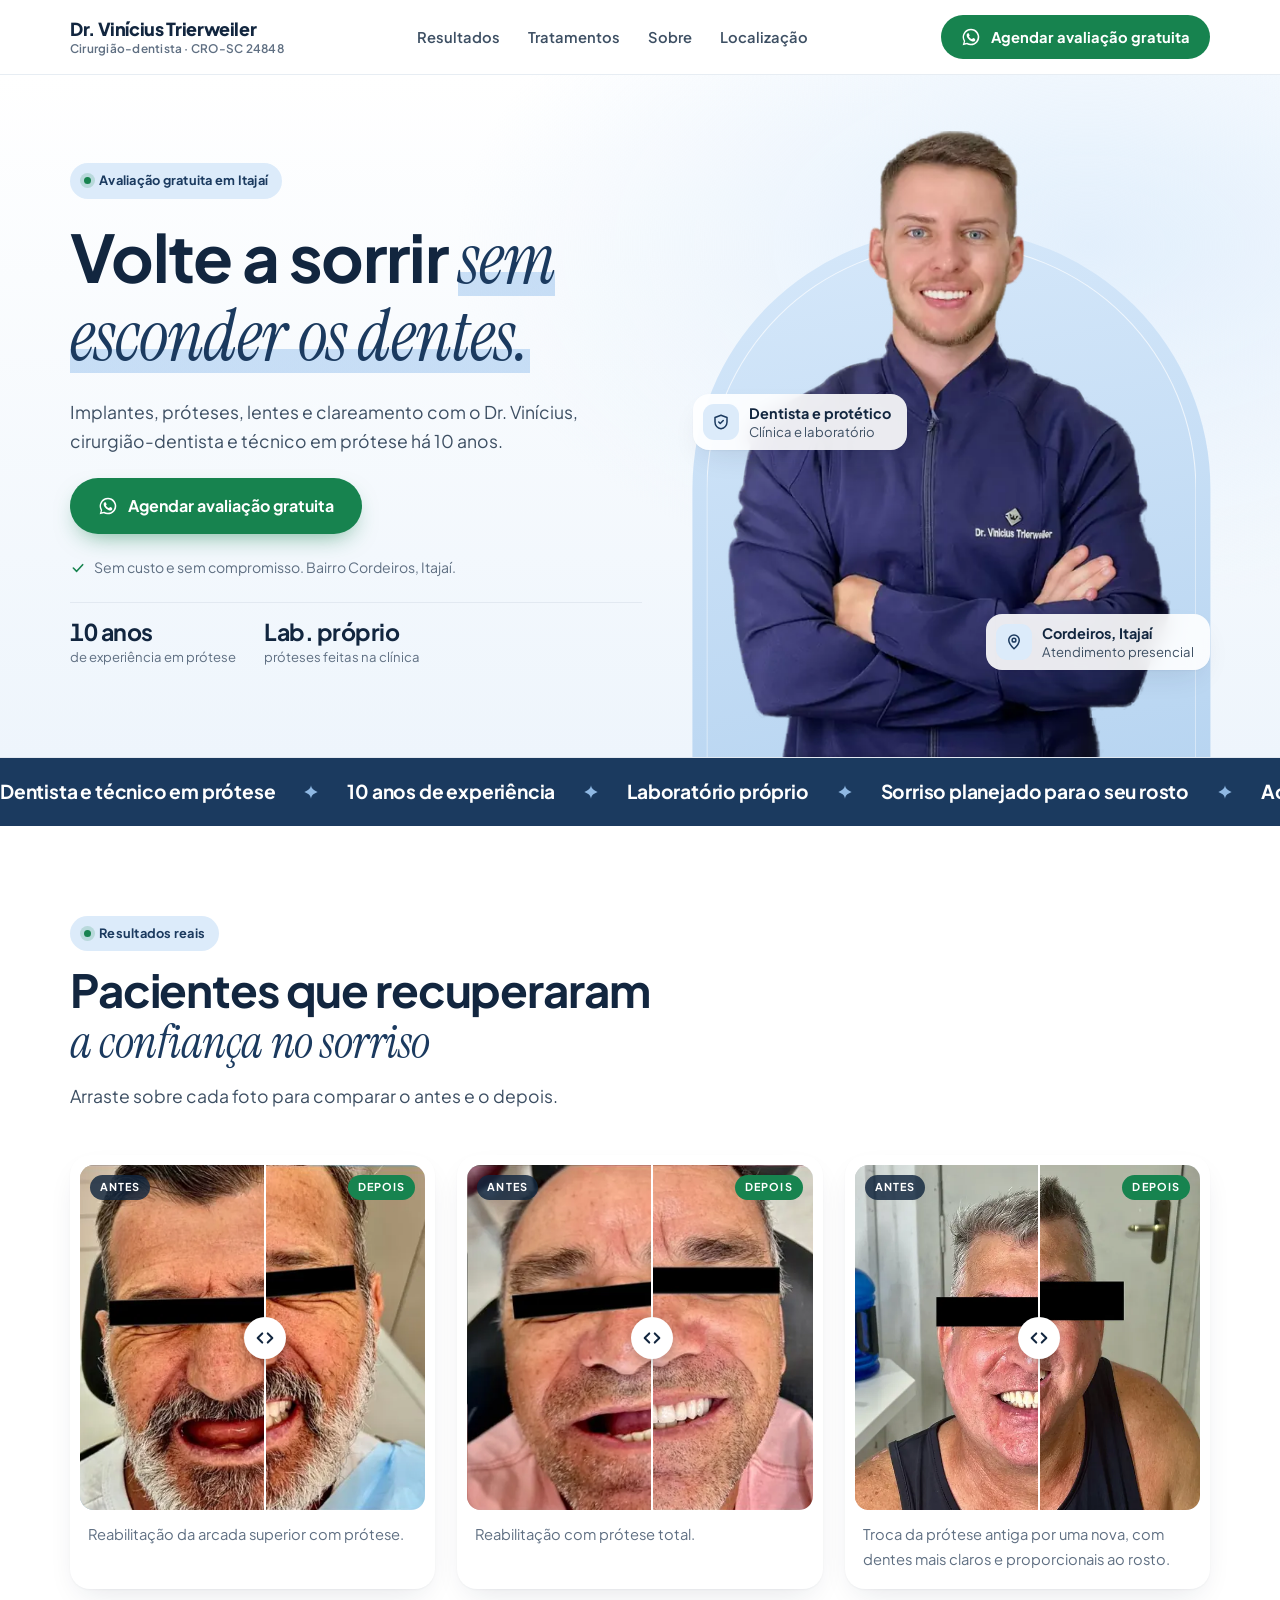
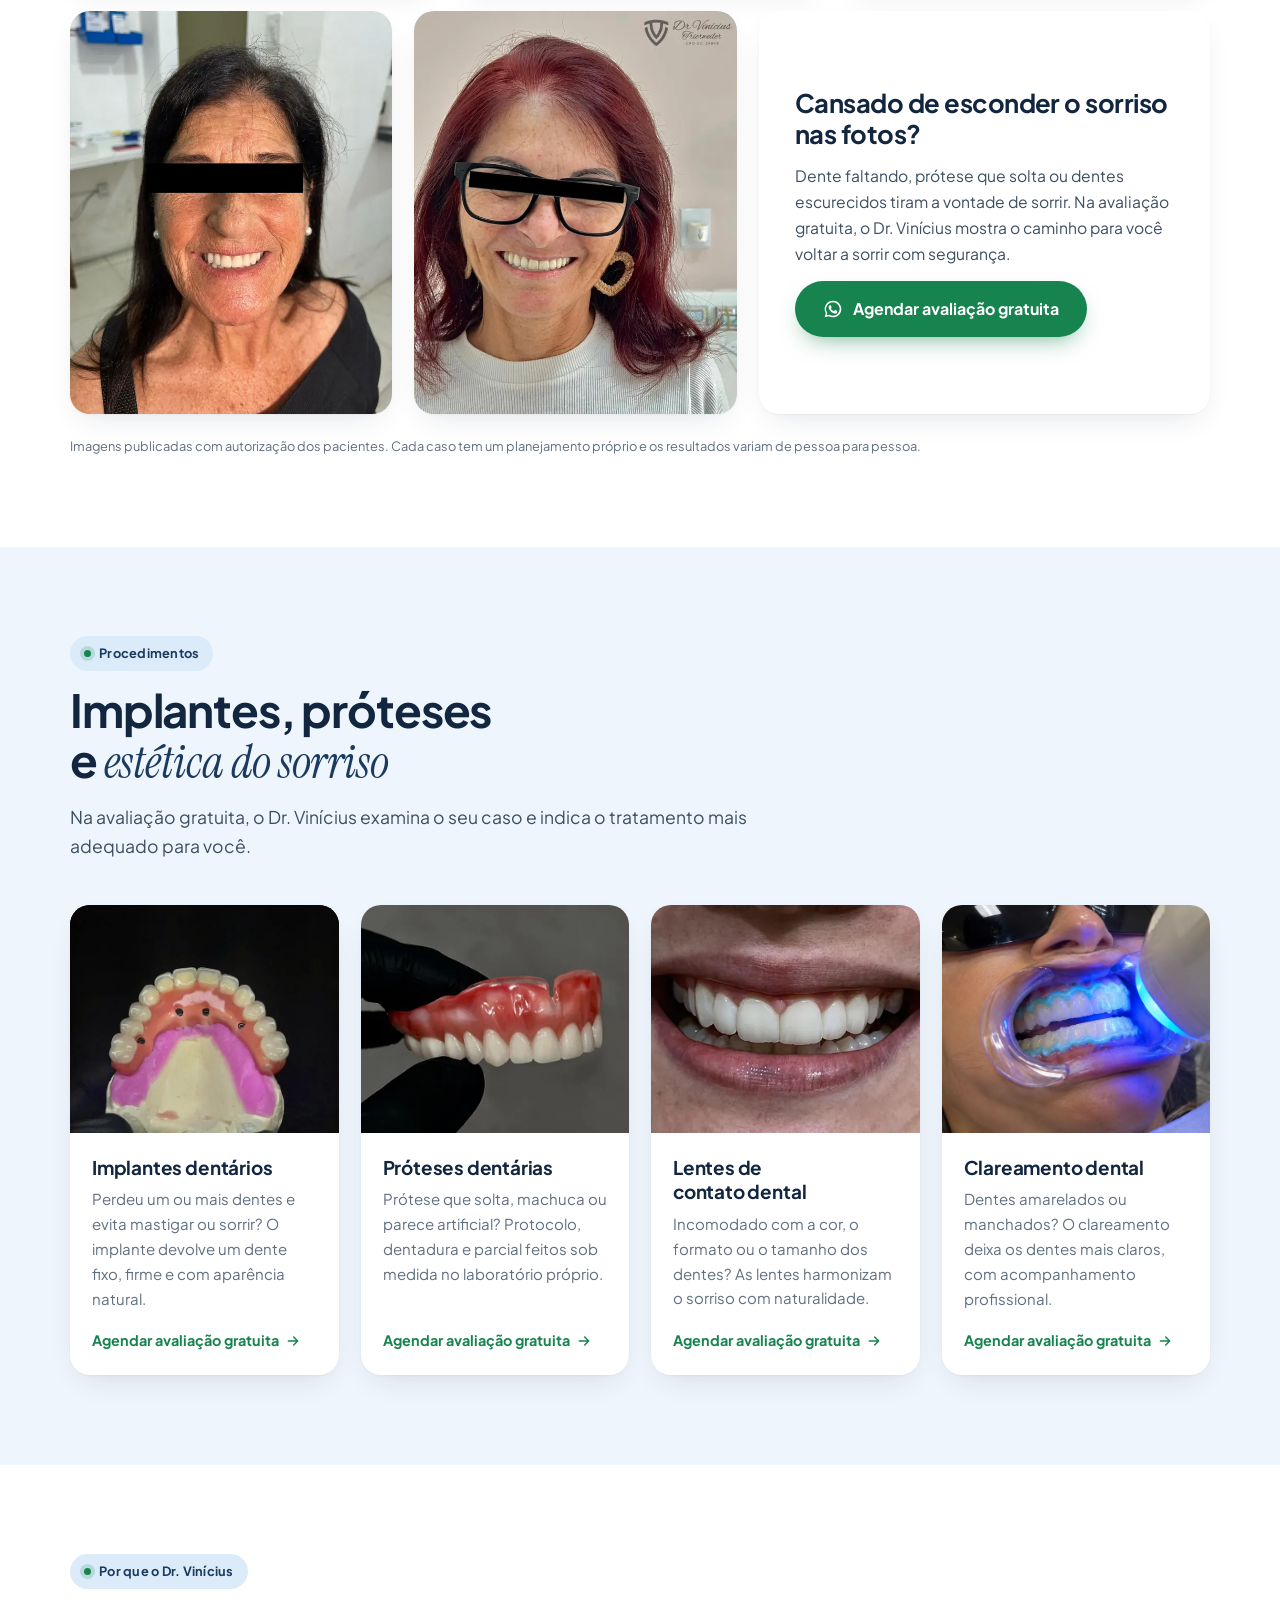
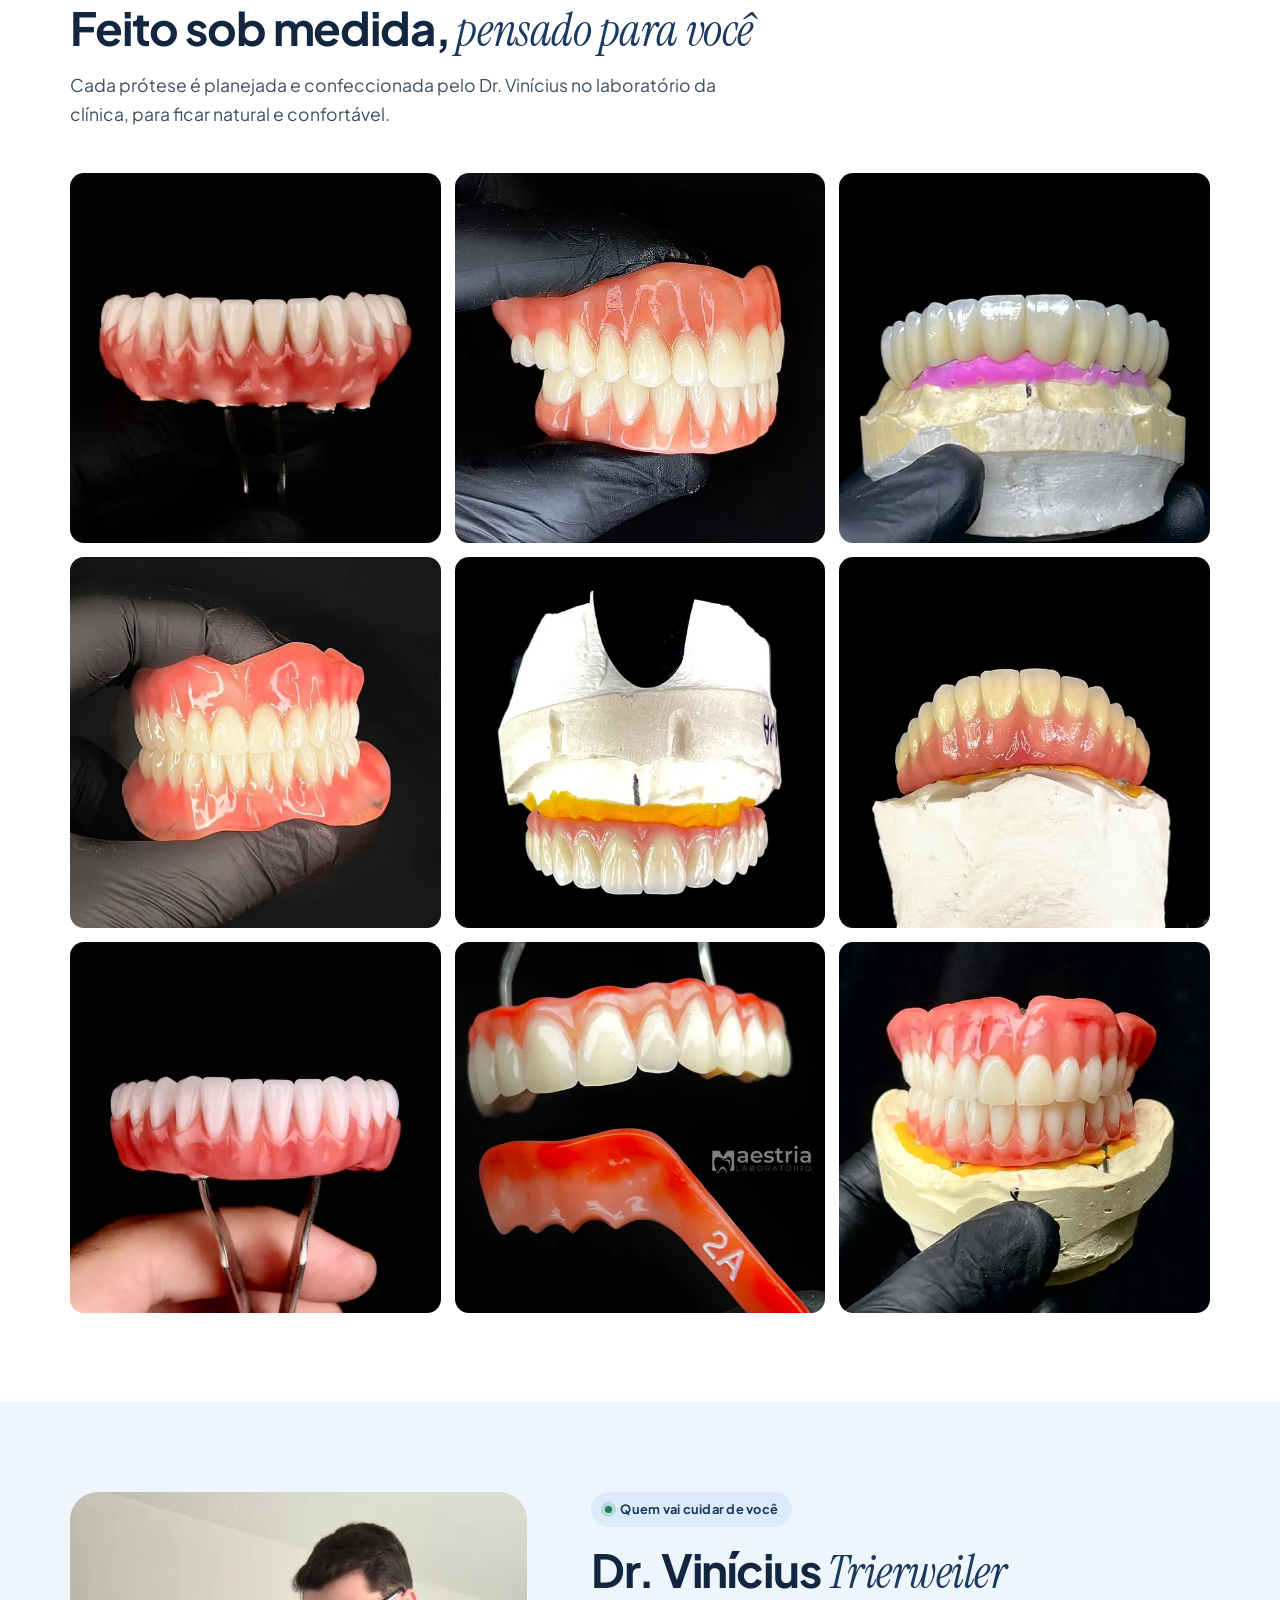
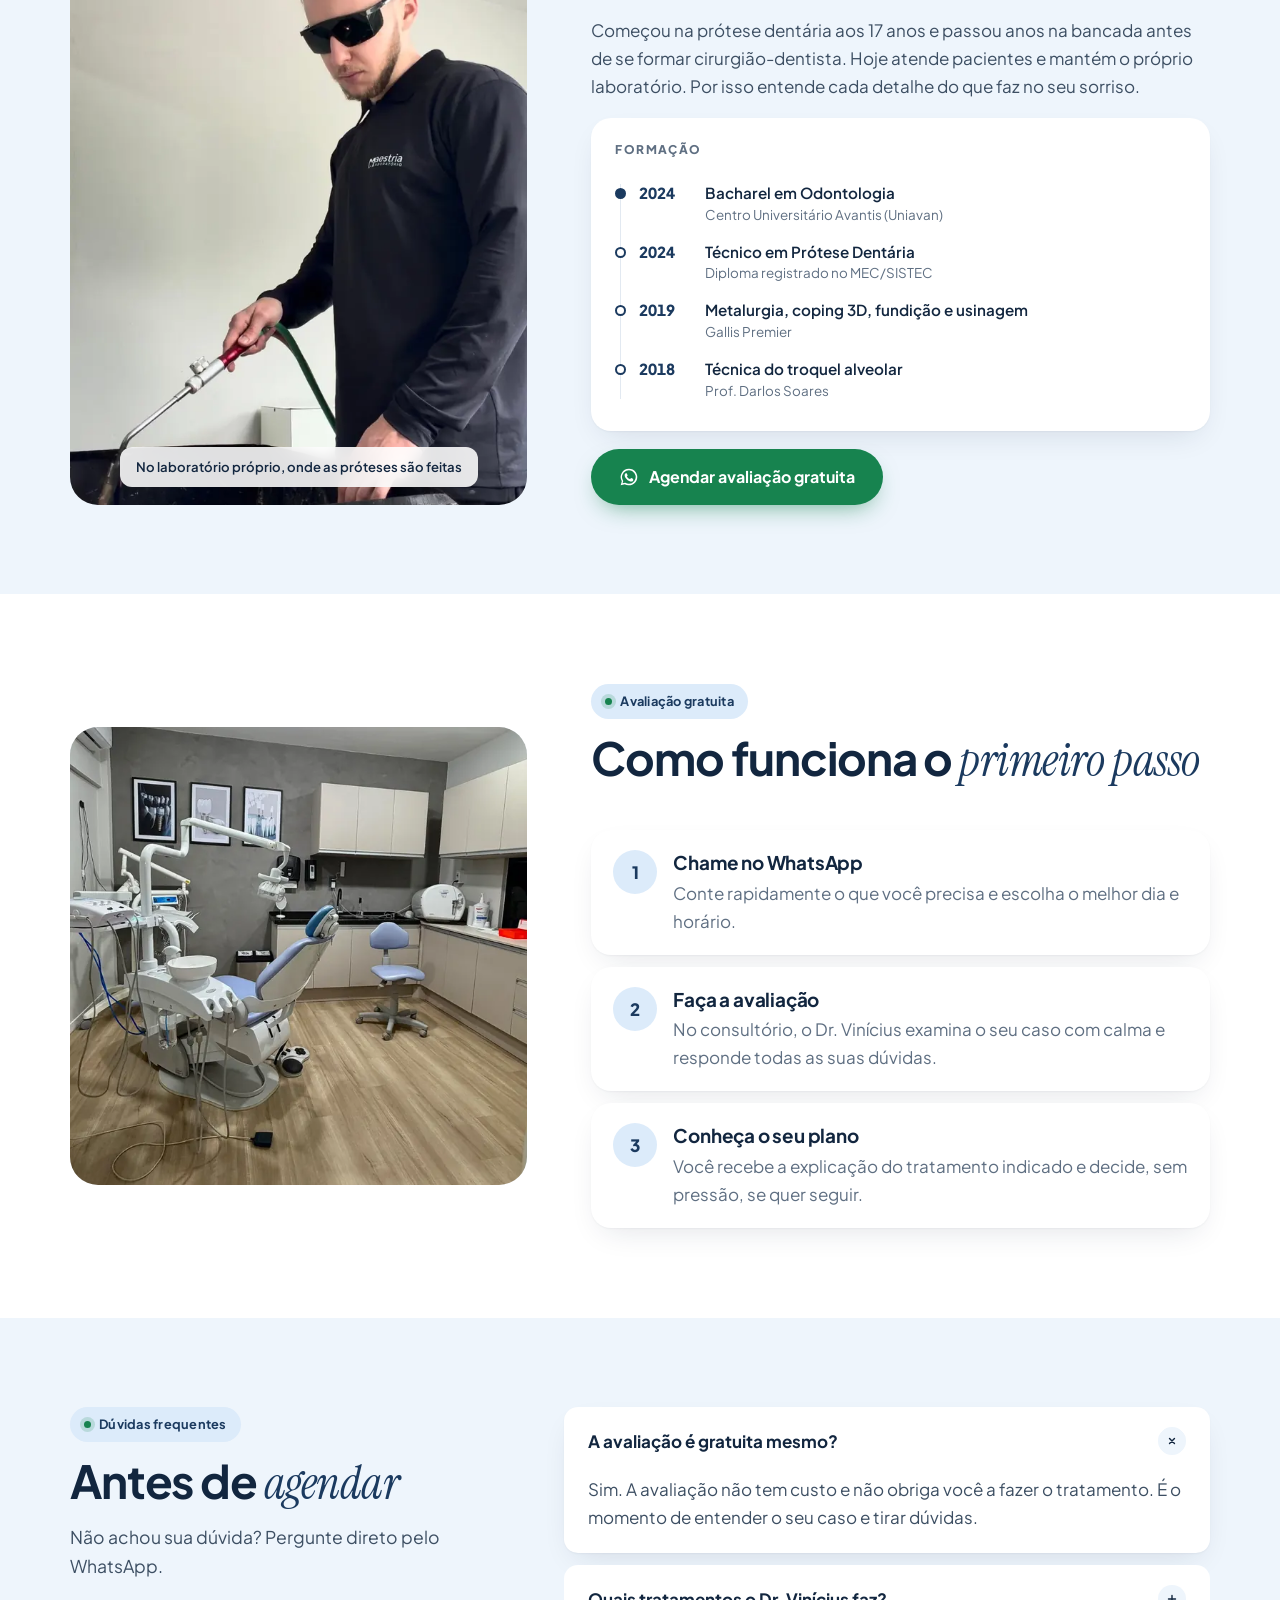
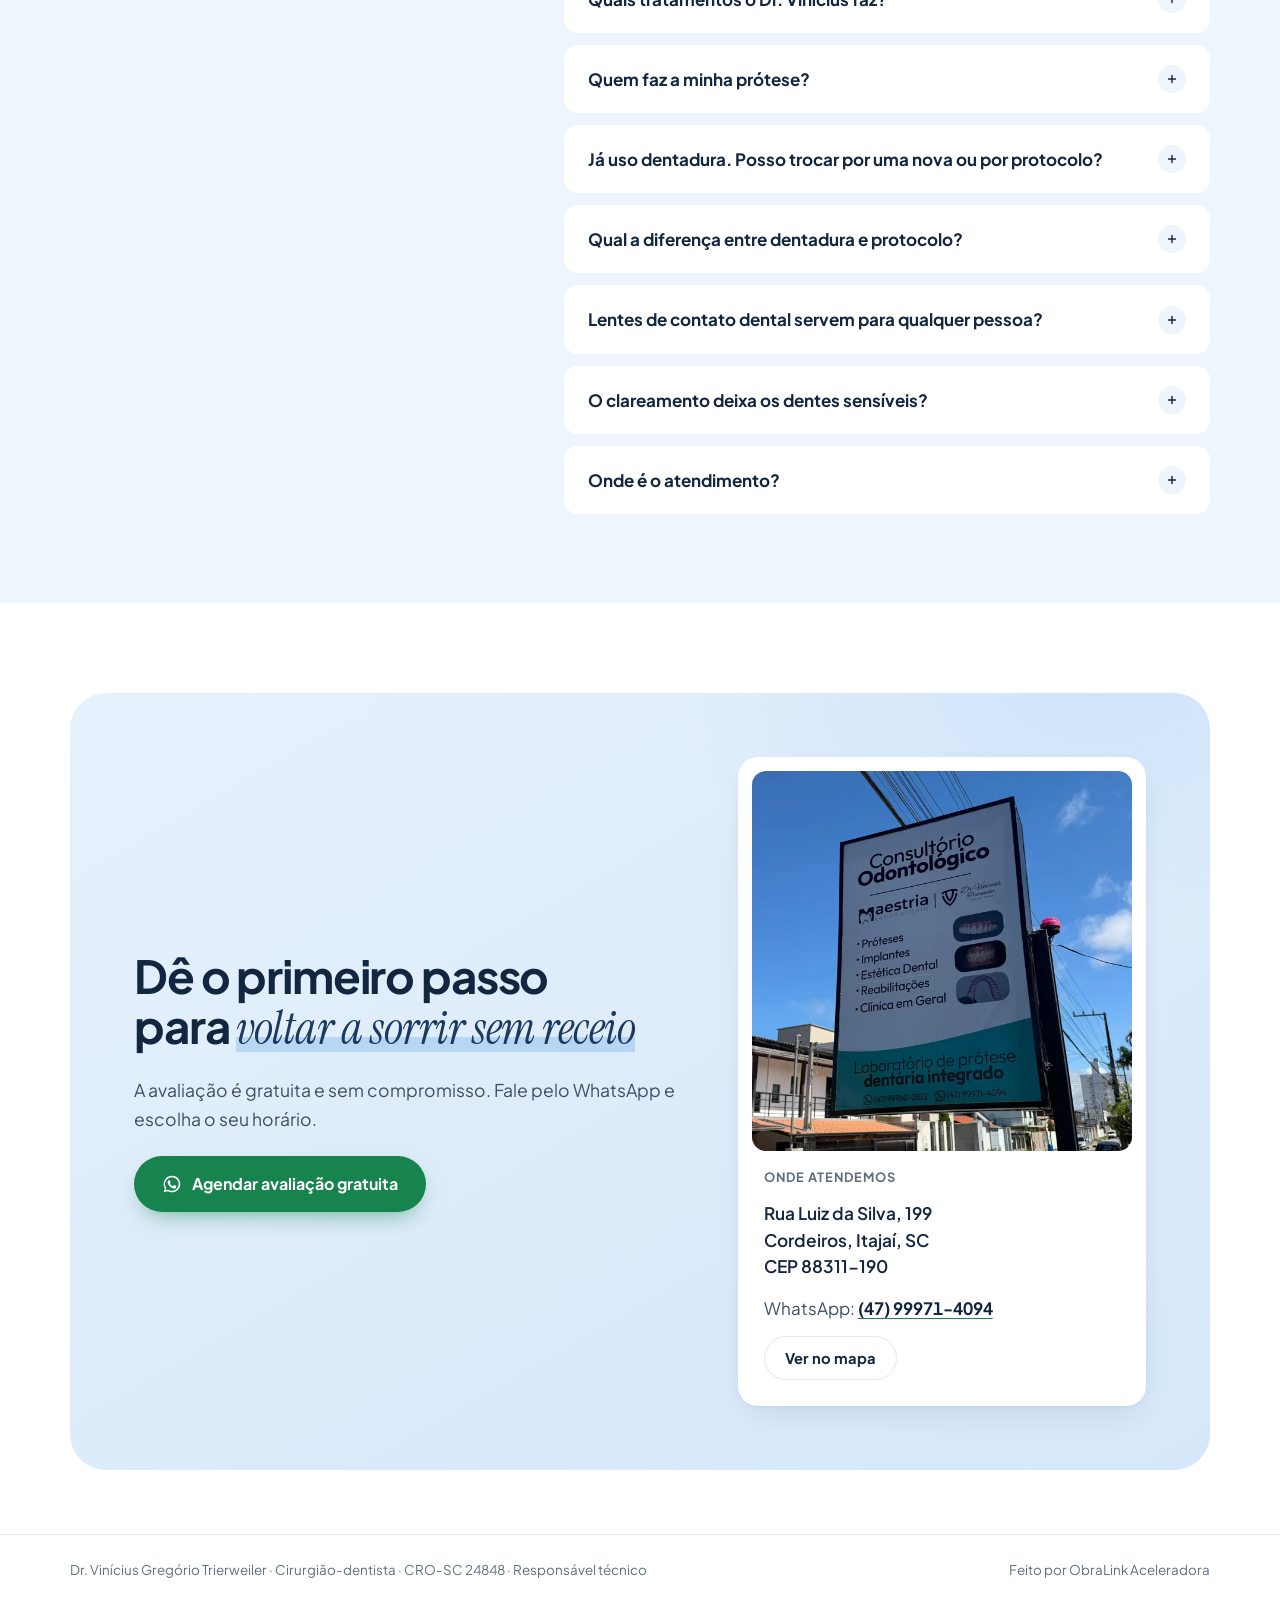
==== commit 14166f25: "Remove a legenda da foto do consultório Co-Authored-By: Claude Opus 5.5 <noreply@anthropic.com> Clau" ====
--- a/index.html
+++ b/index.html
@@ -180,7 +180,7 @@
 
 <section id="avaliacao">
   <div class="wrap steps-wrap">
-    <figure class="clinic-photo"><img src="img/consultorio-7c41d06b.webp" alt="Sala de atendimento do consultório, com a cadeira odontológica e armários claros" width="640" height="802" loading="lazy" decoding="async"><figcaption>A sala onde você faz a avaliação</figcaption></figure>
+    <figure class="clinic-photo"><img src="img/consultorio-7c41d06b.webp" alt="Sala de atendimento do consultório, com a cadeira odontológica e armários claros" width="640" height="802" loading="lazy" decoding="async"></figure>
     <div class="steps-copy">
       <div class="sec-head">
         <span class="pill">Avaliação gratuita</span>
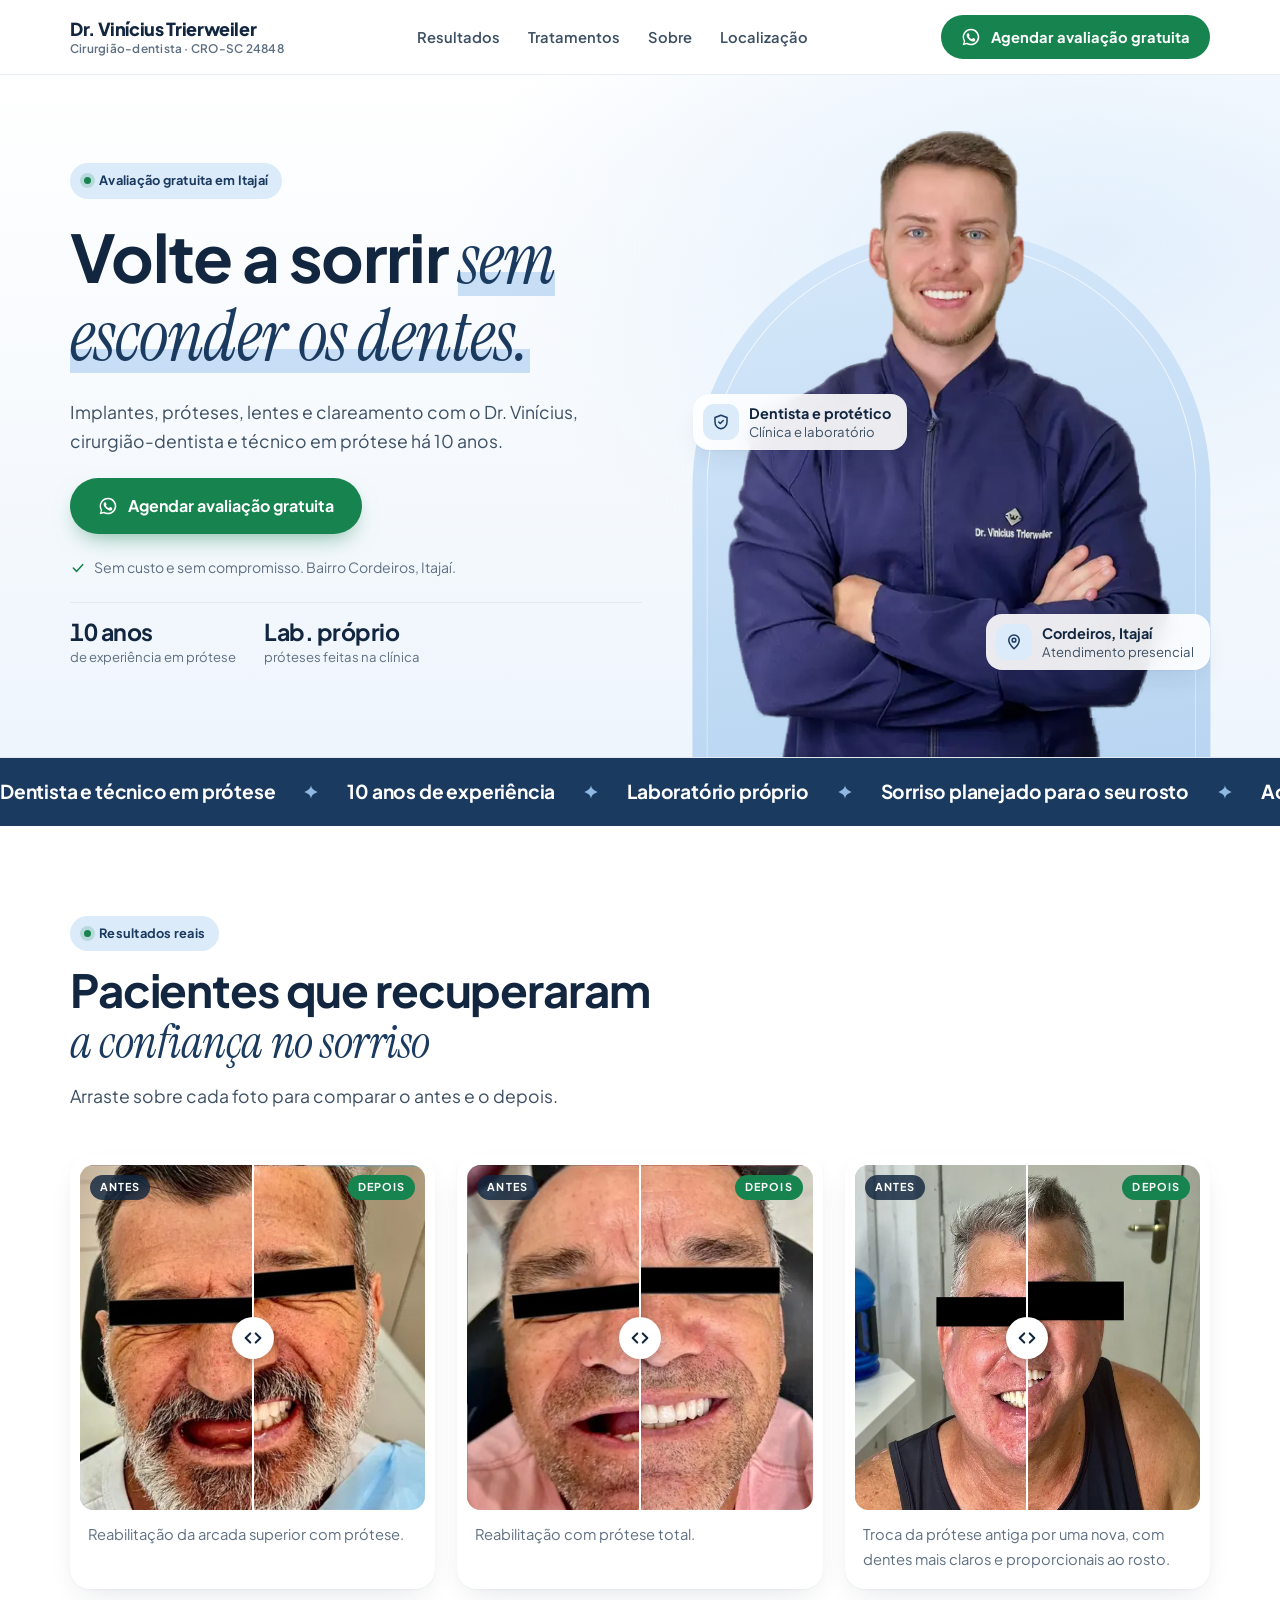
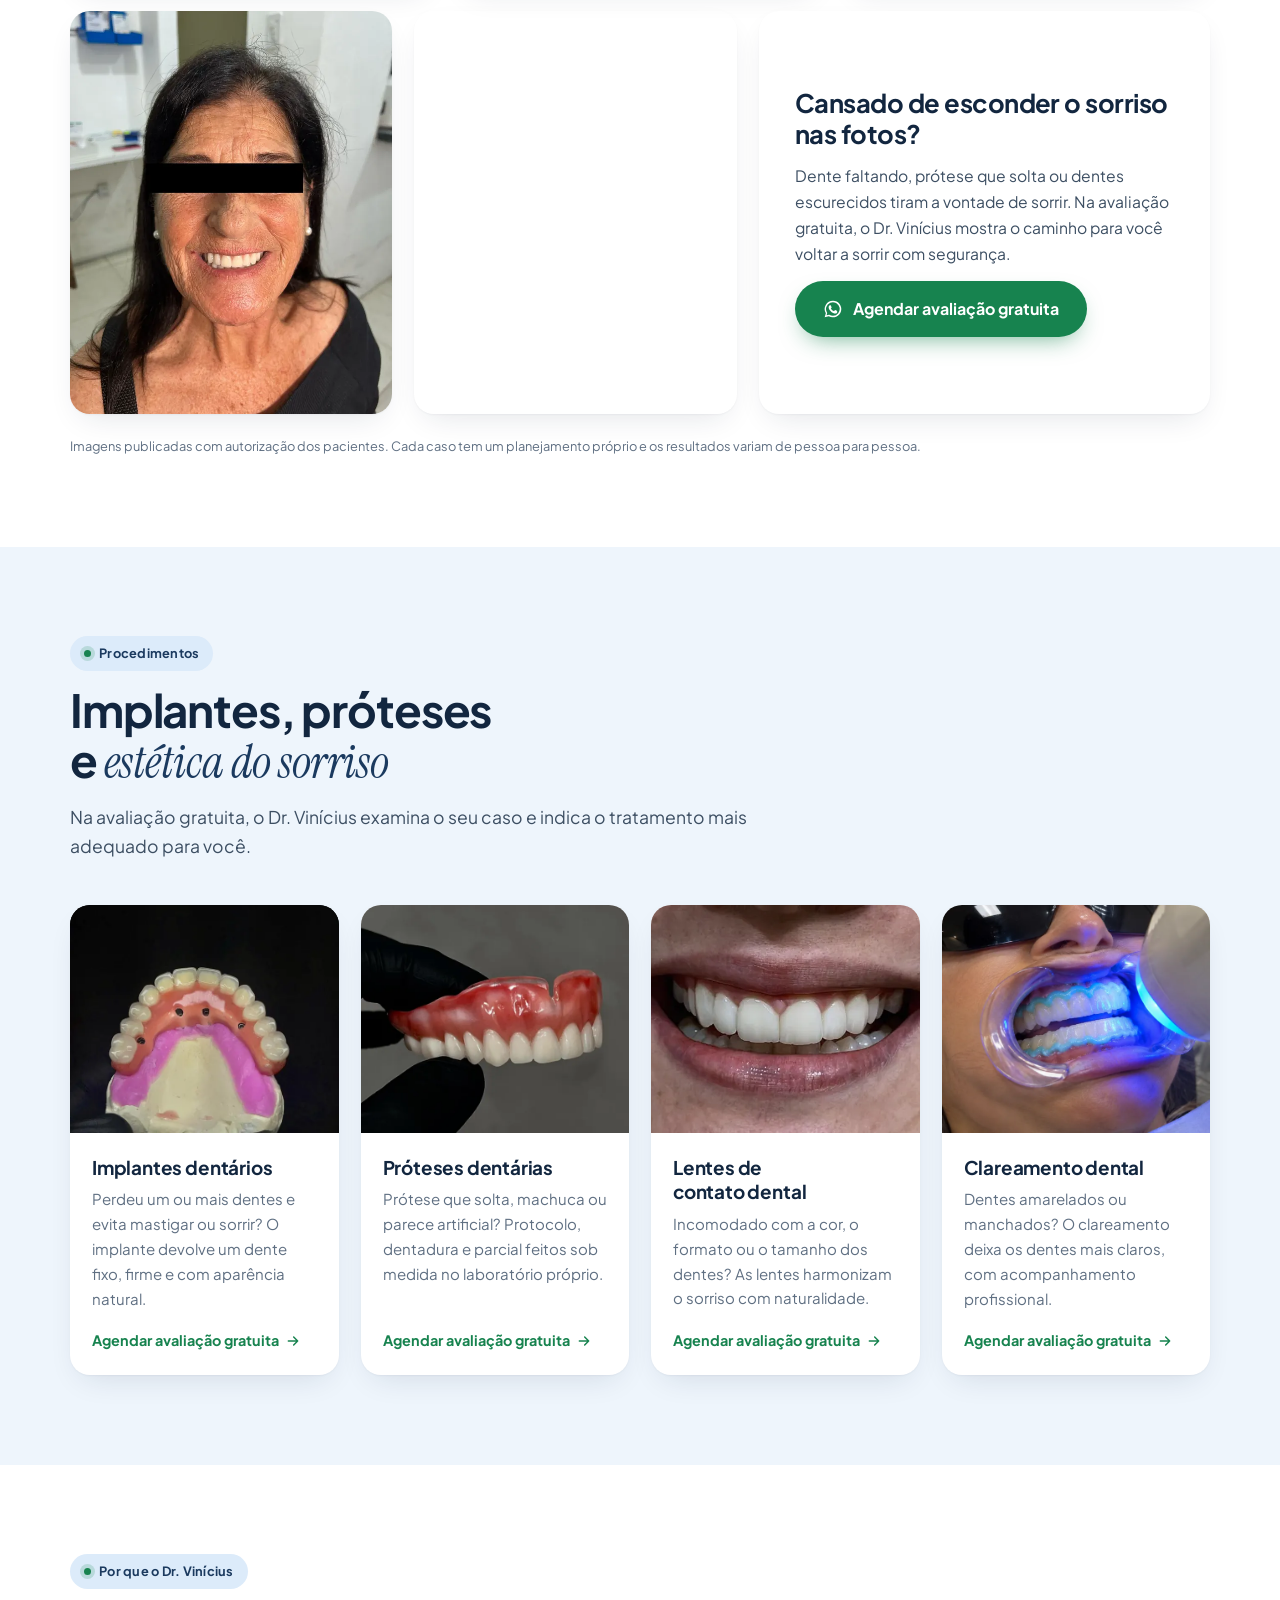
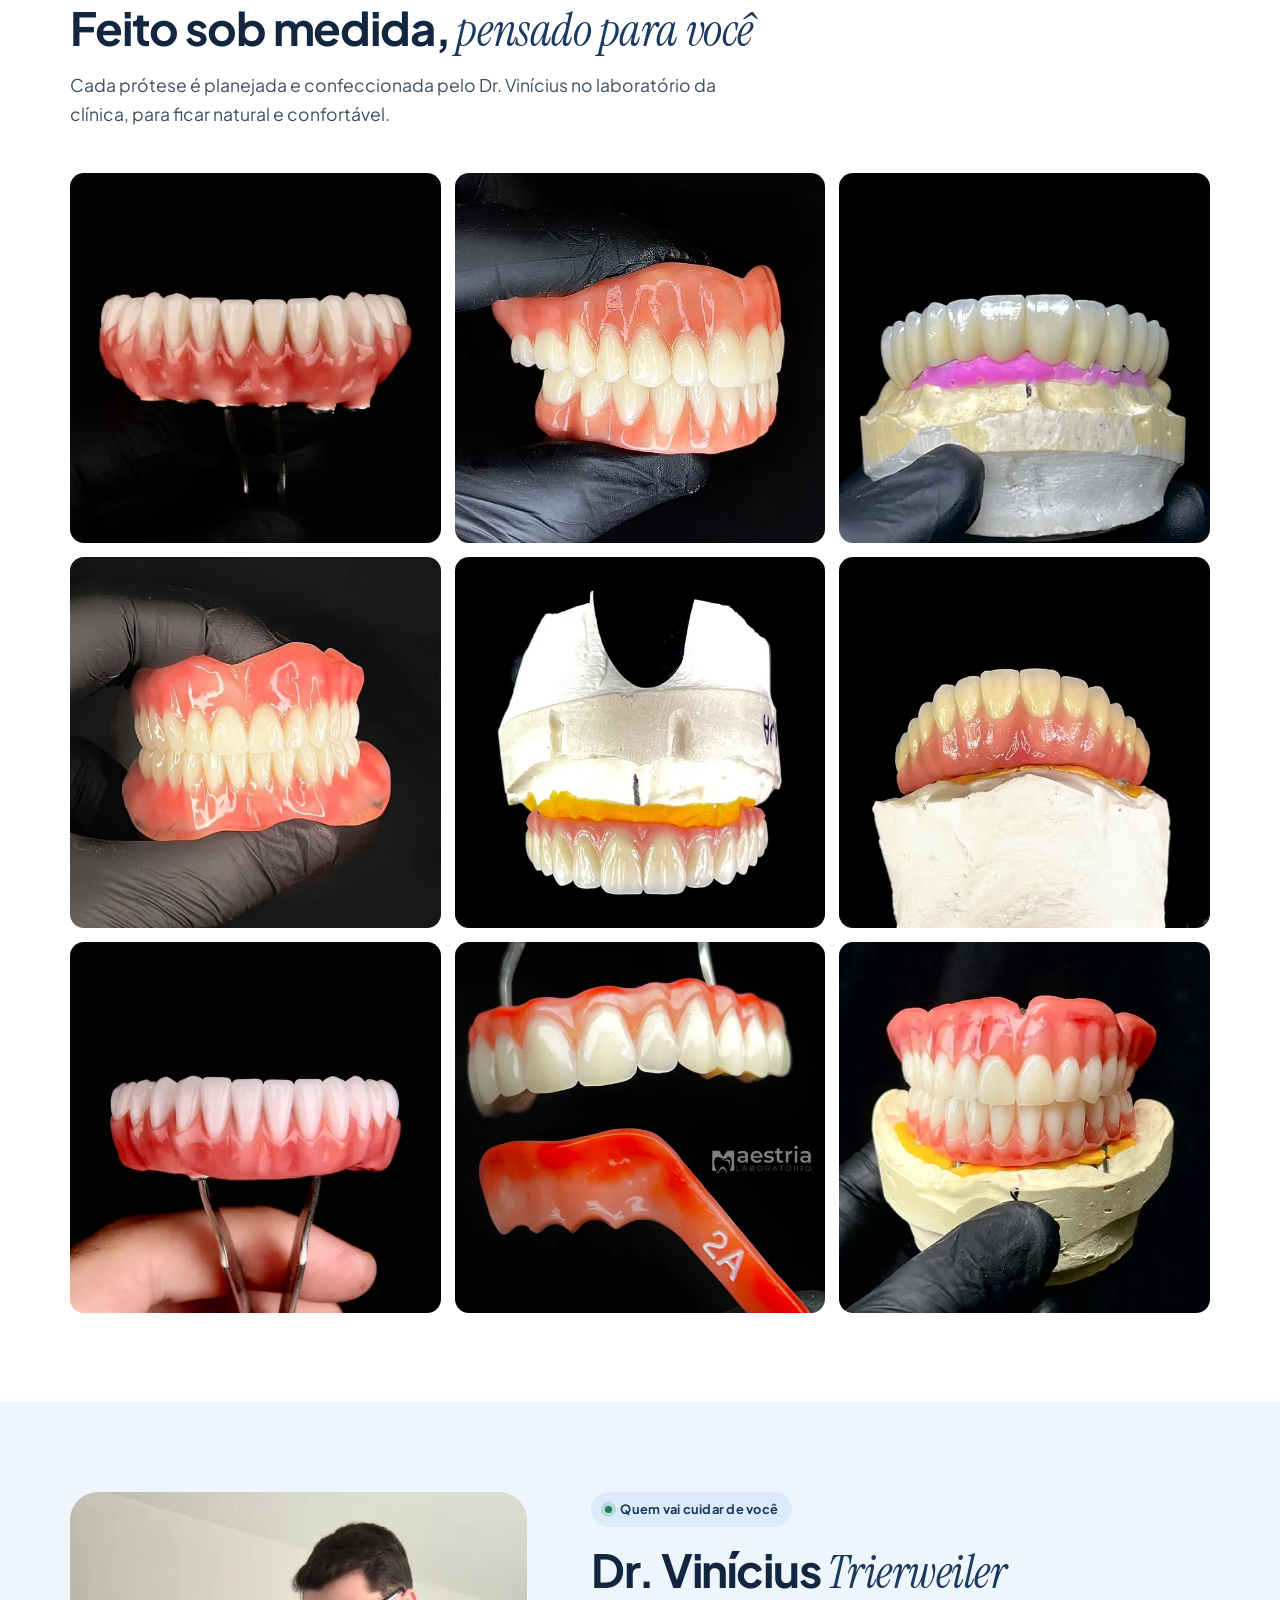
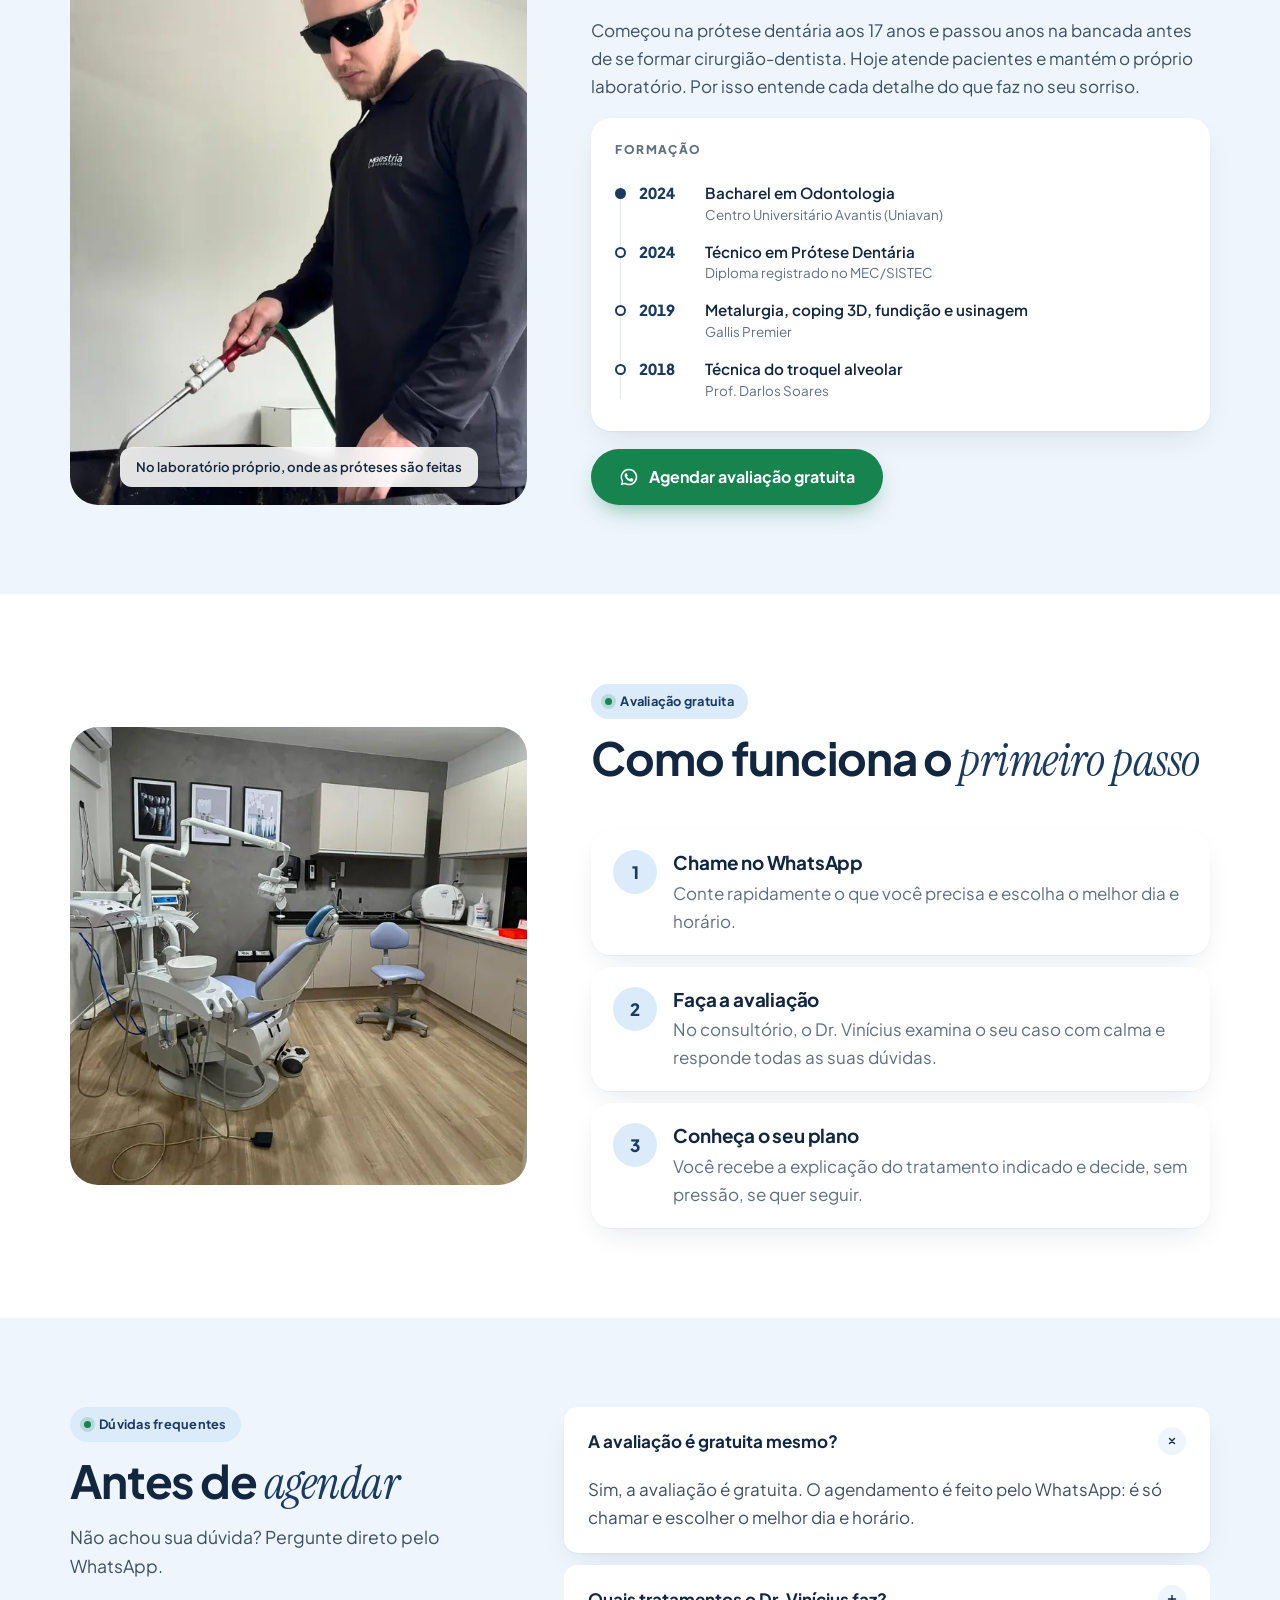
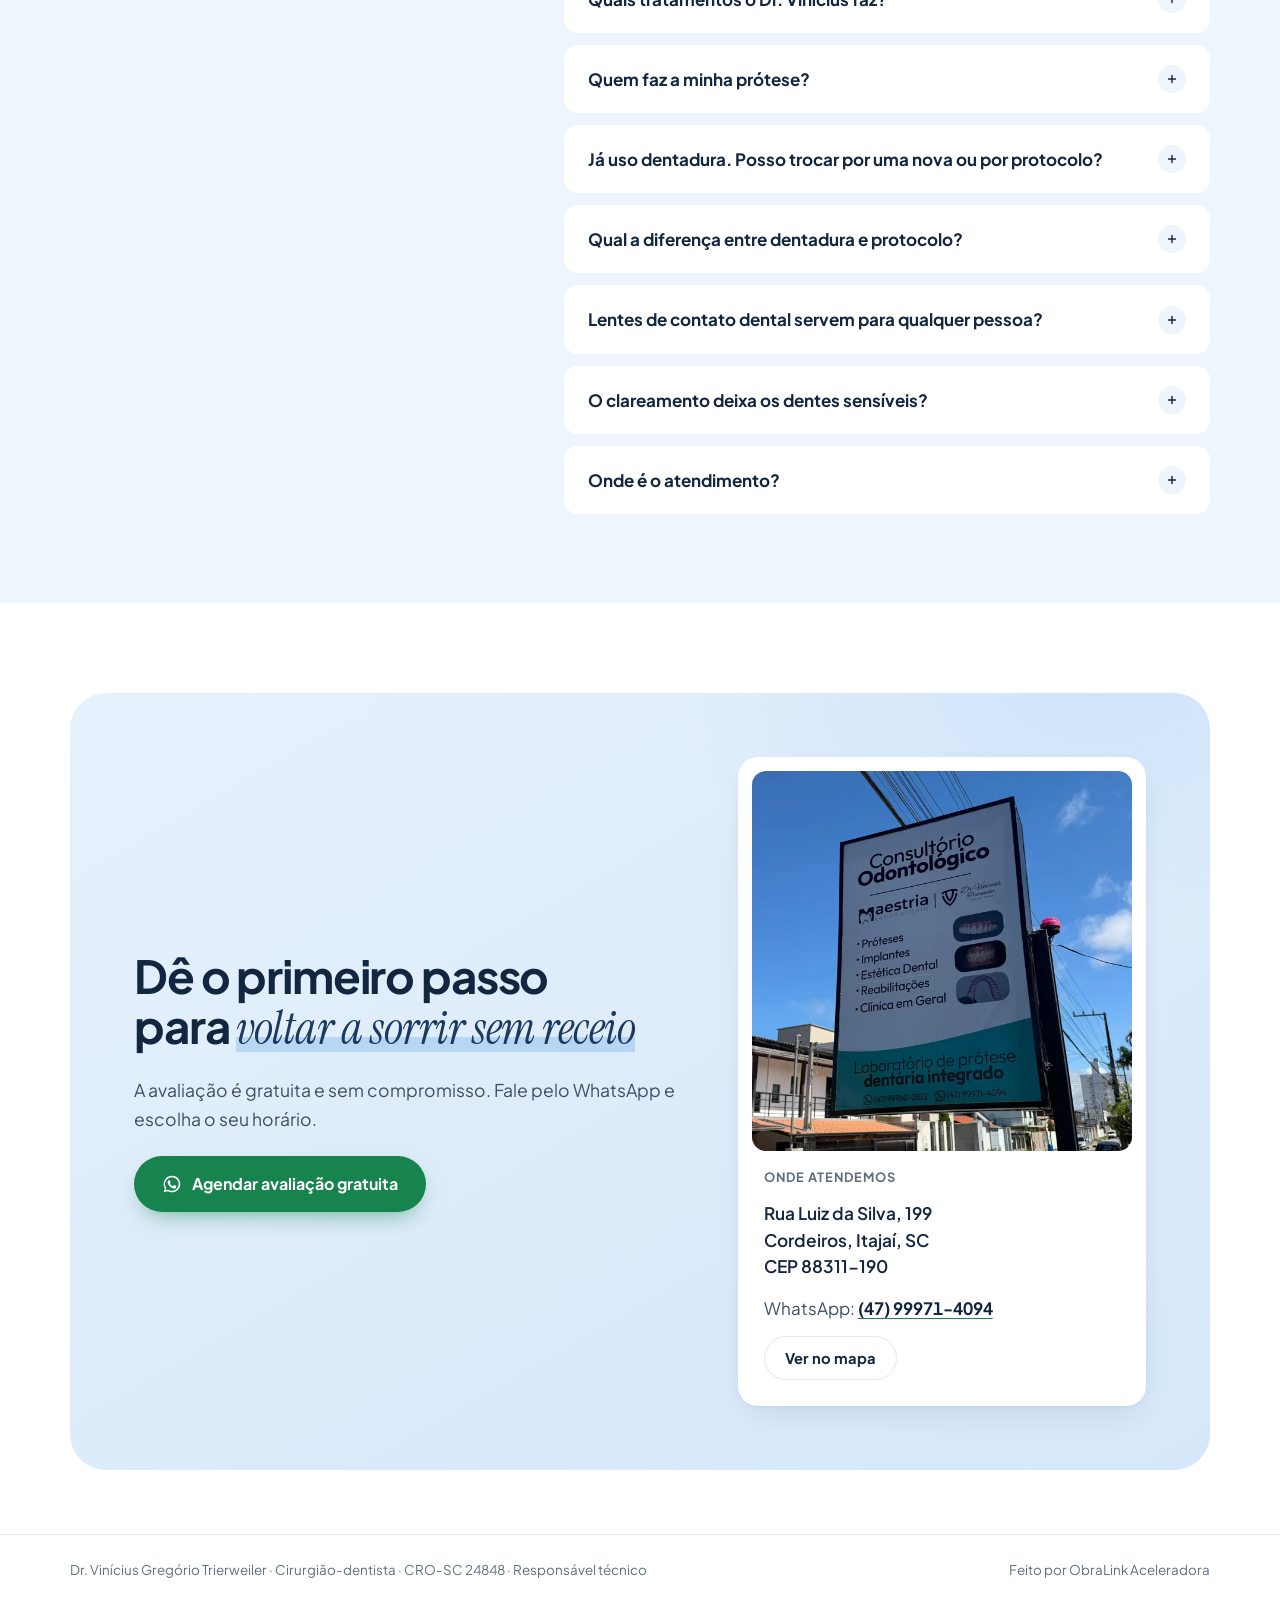
==== commit 879e1a26: "Dúvidas frequentes atualizadas com as respostas do Dr. Vinícius Co-Authored-By: Claude Opus 5.5 <nor" ====
--- a/index.html
+++ b/index.html
@@ -15,7 +15,7 @@
 <link rel="preload" as="image" href="img/retrato-3886d746.webp" imagesrcset="img/retrato-m-aba9602d.webp 520w, img/retrato-3886d746.webp 780w" imagesizes="(max-width: 860px) 44vw, 470px" fetchpriority="high">
 <link rel="preload" as="font" type="font/woff2" href="fonts/jakarta-13d1b429.woff2" crossorigin><link rel="preload" as="font" type="font/woff2" href="fonts/instrument-italic-8374bac4.woff2" crossorigin><style>@font-face{font-family:"Plus Jakarta Sans";src:url(fonts/jakarta-13d1b429.woff2) format("woff2");font-weight:200 800;font-style:normal;font-display:swap}@font-face{font-family:"Instrument Serif";src:url(fonts/instrument-italic-8374bac4.woff2) format("woff2");font-weight:400;font-style:italic;font-display:swap}</style>
 <script type="application/ld+json">{"@context": "https://schema.org", "@type": "Dentist", "name": "Dr. Vinícius Trierweiler", "description": "Recupere a confiança no seu sorriso. Implantes, próteses, lentes de contato dental e clareamento em Itajaí, SC, com dentista e técnico em prótese há 10 anos. Avaliação gratuita.", "url": "https://drviniciustrierweiler.com.br/", "telephone": "+55 47 99971-4094", "image": "https://drviniciustrierweiler.com.br/img/og-337fc0cc.jpg", "address": {"@type": "PostalAddress", "streetAddress": "Rua Luiz da Silva, 199", "addressLocality": "Itajaí", "addressRegion": "SC", "postalCode": "88311-190", "addressCountry": "BR"}, "areaServed": "Itajaí, SC", "hasMap": "https://www.google.com/maps/search/?api=1&query=Rua+Luiz+da+Silva+199+Cordeiros+Itaja%C3%AD+SC", "medicalSpecialty": "Dentistry", "founder": {"@type": "Person", "name": "Vinícius Gregório Trierweiler", "jobTitle": "Cirurgião-dentista", "identifier": "CRO-SC 24848"}}</script>
-<script type="application/ld+json">{"@context": "https://schema.org", "@type": "FAQPage", "mainEntity": [{"@type": "Question", "name": "A avaliação é gratuita mesmo?", "acceptedAnswer": {"@type": "Answer", "text": "Sim. A avaliação não tem custo e não obriga você a fazer o tratamento. É o momento de entender o seu caso e tirar dúvidas."}}, {"@type": "Question", "name": "Quais tratamentos o Dr. Vinícius faz?", "acceptedAnswer": {"@type": "Answer", "text": "Implantes dentários, próteses (protocolo, dentadura e parcial), lentes de contato dental e clareamento. Na avaliação, o Dr. Vinícius indica o melhor caminho para o seu caso."}}, {"@type": "Question", "name": "Quem faz a minha prótese?", "acceptedAnswer": {"@type": "Answer", "text": "O próprio Dr. Vinícius, no laboratório da clínica. Quem atende você no consultório é quem confecciona e ajusta a peça."}}, {"@type": "Question", "name": "Já uso dentadura. Posso trocar por uma nova ou por protocolo?", "acceptedAnswer": {"@type": "Answer", "text": "Na maioria dos casos, sim. Na avaliação, o Dr. Vinícius verifica a sua situação e explica as opções possíveis para você."}}, {"@type": "Question", "name": "Qual a diferença entre dentadura e protocolo?", "acceptedAnswer": {"@type": "Answer", "text": "A dentadura (prótese total) é removível e apoiada na gengiva. O protocolo é fixo, parafusado sobre implantes, e não sai da boca. A indicação depende de cada caso."}}, {"@type": "Question", "name": "Lentes de contato dental servem para qualquer pessoa?", "acceptedAnswer": {"@type": "Answer", "text": "Não. A indicação depende da saúde dos dentes e da gengiva e do resultado que você busca. Na avaliação, o Dr. Vinícius explica se as lentes são indicadas para você."}}, {"@type": "Question", "name": "O clareamento deixa os dentes sensíveis?", "acceptedAnswer": {"@type": "Answer", "text": "Algumas pessoas sentem uma sensibilidade passageira durante o tratamento. Por isso o clareamento é feito com acompanhamento profissional, ajustado ao seu caso."}}, {"@type": "Question", "name": "Onde é o atendimento?", "acceptedAnswer": {"@type": "Answer", "text": "Rua Luiz da Silva, 199, bairro Cordeiros, Itajaí, Santa Catarina. Ver no mapa"}}]}</script>
+<script type="application/ld+json">{"@context": "https://schema.org", "@type": "FAQPage", "mainEntity": [{"@type": "Question", "name": "A avaliação é gratuita mesmo?", "acceptedAnswer": {"@type": "Answer", "text": "Sim, a avaliação é gratuita. O agendamento é feito pelo WhatsApp: é só chamar e escolher o melhor dia e horário."}}, {"@type": "Question", "name": "Quais tratamentos o Dr. Vinícius faz?", "acceptedAnswer": {"@type": "Answer", "text": "Toda a parte de clínica geral, como limpeza, restauração, tratamento de canal (endodontia), extração e clareamento. Também faz próteses, implantes e estética dental com lentes de porcelana."}}, {"@type": "Question", "name": "Quem faz a minha prótese?", "acceptedAnswer": {"@type": "Answer", "text": "Todas as próteses dos pacientes do Dr. Vinícius passam pelas mãos dele até a entrega."}}, {"@type": "Question", "name": "Já uso dentadura. Posso trocar por uma nova ou por protocolo?", "acceptedAnswer": {"@type": "Answer", "text": "Depende da avaliação clínica. Na consulta, o Dr. Vinícius examina o seu caso e explica as opções possíveis para você."}}, {"@type": "Question", "name": "Qual a diferença entre dentadura e protocolo?", "acceptedAnswer": {"@type": "Answer", "text": "A dentadura (prótese total) é removível e apoiada na gengiva. O protocolo é fixo, parafusado sobre implantes, e não sai da boca. A indicação depende de cada caso."}}, {"@type": "Question", "name": "Lentes de contato dental servem para qualquer pessoa?", "acceptedAnswer": {"@type": "Answer", "text": "Depende da indicação. Quando as lentes não são indicadas, muitas vezes uma boa limpeza e um clareamento já resolvem."}}, {"@type": "Question", "name": "O clareamento deixa os dentes sensíveis?", "acceptedAnswer": {"@type": "Answer", "text": "Algumas pessoas sentem uma sensibilidade passageira durante o tratamento. Por isso o clareamento é feito com acompanhamento profissional, ajustado ao seu caso."}}, {"@type": "Question", "name": "Onde é o atendimento?", "acceptedAnswer": {"@type": "Answer", "text": "Em consultório próprio, no bairro Cordeiros, em Itajaí, SC: Rua Luiz da Silva, 199. Ver no mapa"}}]}</script>
 
 <style>:root{--ink:#12263f;--text:#3d4f63;--muted:#5f6f82;--bg:#ffffff;--mist:#eef5fc;--sky:#dcebfa;--line:#e2e9f1;--navy:#1b3a5f;--cta:#17834f;--cta-hover:#126b40;--cta-glow:23,131,79;--font-head:"Plus Jakarta Sans","Segoe UI",system-ui,-apple-system,sans-serif;--font-accent:"Instrument Serif","Iowan Old Style",Georgia,serif;--r-lg:28px;--r:20px;--r-sm:14px;--shadow:0 1px 2px rgba(18,38,63,.04),0 12px 32px -12px rgba(18,38,63,.14);--wrap:1180px;--space-section:clamp(56px,7vw,96px);--space-head:clamp(28px,3.5vw,44px);--gap:clamp(14px,1.8vw,22px);color-scheme:light}*,*::before,*::after{box-sizing:border-box}html{scroll-behavior:smooth;scroll-padding-top:90px;-webkit-text-size-adjust:100%}body{margin:0;background:var(--bg);color:var(--text);font:400 17px/1.65 var(--font-head);-webkit-font-smoothing:antialiased}img{max-width:100%;height:auto;display:block}a{color:inherit}.wrap{max-width:var(--wrap);margin:0 auto;padding-left:max(20px,env(safe-area-inset-left,0px));padding-right:max(20px,env(safe-area-inset-right,0px))}h1,h2,h3{font-family:var(--font-head);color:var(--ink);font-weight:700;line-height:1.1;letter-spacing:-.025em;text-wrap:balance;margin:0}h2{font-size:clamp(1.95rem,3.8vw,2.85rem)}h3{font-size:1.18rem;letter-spacing:-.01em;line-height:1.3}.serif{font-family:var(--font-accent);font-weight:400;font-style:italic;letter-spacing:-.01em;color:var(--navy)}p{margin:0}.pill{display:inline-flex;align-items:center;gap:8px;width:max-content;max-width:100%;padding:7px 14px;border-radius:999px;background:var(--sky);color:var(--navy);font-size:.8rem;font-weight:700;letter-spacing:.02em}.pill::before{content:"";width:7px;height:7px;border-radius:50%;background:var(--cta);box-shadow:0 0 0 4px rgba(var(--cta-glow),.18);flex:none}.lead{font-size:1.1rem;max-width:58ch}section{padding-block:var(--space-section)}.mist{background:var(--mist)}.sec-head{display:grid;gap:14px;margin-bottom:var(--space-head);max-width:700px}.sec-head.center{margin-inline:auto;text-align:center;justify-items:center}.sr-only{position:absolute;width:1px;height:1px;overflow:hidden;clip:rect(0 0 0 0);white-space:nowrap}.skip{position:absolute;left:12px;top:-60px;z-index:100;background:var(--ink);color:#fff;padding:10px 16px;border-radius:10px;font-weight:700;text-decoration:none}.skip:focus{top:12px}.mark{background-image:linear-gradient(transparent 64%,rgba(120,175,232,.38) 64%,rgba(120,175,232,.38) 90%,transparent 90%);background-repeat:no-repeat;background-size:100% 100%;-webkit-box-decoration-break:clone;box-decoration-break:clone;transition:background-size 1.2s cubic-bezier(.65,0,.35,1) .25s}.js .mark:not(.on){background-size:0% 100%}@keyframes rise{from{transform:translateY(26px)}to{transform:none}}@supports (animation-timeline: view()){@media (prefers-reduced-motion:no-preference){.sec-head,.cases,.smiles,.treat,.gallery,.about-photo,.about-copy,.clinic-photo,.steps,.faq,.final-card{animation:rise linear both;animation-timeline:view();animation-range:entry 0% entry 30%}}}.btn{display:inline-flex;align-items:center;justify-content:center;gap:10px;min-height:56px;padding:0 28px;border-radius:999px;background:var(--cta);color:#fff;font:700 1rem/1 var(--font-head);text-decoration:none;white-space:nowrap;border:0;cursor:pointer;box-shadow:0 10px 24px -10px rgba(var(--cta-glow),.65);transition:background .2s,transform .2s,box-shadow .2s}.btn:hover{background:var(--cta-hover);transform:translateY(-2px);box-shadow:0 14px 28px -10px rgba(var(--cta-glow),.7)}.btn:active{transform:translateY(0)}.btn:focus-visible,.btn-line:focus-visible,summary:focus-visible,.ba input:focus-visible+.ba-handle,.nav a:focus-visible,.brand:focus-visible{outline:3px solid var(--navy);outline-offset:3px}.btn svg{width:20px;height:20px;flex:none}.btn-sm{min-height:44px;padding:0 20px;font-size:.92rem;box-shadow:none}.btn-line{display:inline-flex;align-items:center;gap:8px;min-height:44px;padding:0 20px;border-radius:999px;border:1px solid var(--line);background:#fff;color:var(--ink);font-weight:700;font-size:.92rem;text-decoration:none}.btn-line:hover{border-color:var(--navy)}.micro{font-size:.88rem;color:var(--muted);display:flex;align-items:center;gap:8px}.micro svg{width:16px;height:16px;color:var(--cta);flex:none}body::before{content:"";position:fixed;inset:0 0 auto;height:env(safe-area-inset-top,0px);z-index:60;background:rgba(255,255,255,.9)}.top{position:sticky;top:env(safe-area-inset-top,0px);z-index:50;background:rgba(255,255,255,.82);backdrop-filter:saturate(1.4) blur(14px);-webkit-backdrop-filter:saturate(1.4) blur(14px);border-bottom:1px solid rgba(226,233,241,.8)}.top .wrap{display:flex;align-items:center;justify-content:space-between;gap:16px;min-height:74px}.brand{display:grid;gap:2px;text-decoration:none;line-height:1.15;border-radius:6px}.brand-name{font-weight:800;font-size:1.12rem;color:var(--ink);letter-spacing:-.02em}.brand-sub{font-size:.74rem;font-weight:600;color:var(--muted);letter-spacing:.02em}.nav{display:flex;gap:28px;font-size:.92rem;font-weight:600;color:var(--text)}.nav a{text-decoration:none;border-radius:6px}.nav a:hover{color:var(--ink)}.hero{position:relative;overflow:hidden;padding-block:clamp(32px,5vw,56px) 0;border-bottom:1px solid var(--line);background:radial-gradient(900px 520px at 85% 25%,#e2effc 0%,rgba(226,239,252,0) 70%),linear-gradient(180deg,#ffffff 0%,#eef5fc 100%)}.hero .wrap{display:grid;grid-template-columns:1.05fr .95fr;gap:clamp(24px,4vw,56px);align-items:end}.hero-copy{display:grid;gap:var(--gap);align-content:center;padding-bottom:var(--space-section);min-width:0}.hero h1{font-size:clamp(2.5rem,5.2vw,4.1rem)}.hero h1 .serif{font-size:1.08em}.hero-ctas{display:flex;flex-wrap:wrap;gap:12px;align-items:center}.hero-trust{display:flex;flex-wrap:wrap;gap:10px 28px;border-top:1px solid var(--line)}.hero-trust div{display:grid;gap:2px;padding-top:16px}.hero-trust b{font-size:1.45rem;color:var(--ink);letter-spacing:-.02em;line-height:1.1;font-variant-numeric:tabular-nums}.hero-trust span{font-size:.82rem;color:var(--muted)}.hero-trust b span{font-size:inherit;color:inherit}.hero-visual{position:relative;align-self:end;display:grid;justify-items:center;min-width:0}.hero-visual .arch{position:absolute;bottom:0;left:50%;transform:translateX(-50%);width:min(100%,540px);aspect-ratio:1/1.02;border-radius:999px 999px 0 0;background:linear-gradient(170deg,#d6e8fa 0%,#b8d5f1 100%)}.hero-visual .arch::after{content:"";position:absolute;inset:14px 14px 0;border-radius:inherit;border:1px solid rgba(255,255,255,.7);border-bottom:0}.hero-visual img{position:relative;width:min(92%,470px);height:auto}.badge{position:absolute;z-index:2;display:flex;align-items:center;gap:10px;padding:10px 16px 10px 10px;border-radius:16px;background:rgba(255,255,255,.9);backdrop-filter:blur(10px);-webkit-backdrop-filter:blur(10px);box-shadow:var(--shadow);font-size:.82rem;line-height:1.3;color:var(--text)}.badge b{display:block;color:var(--ink);font-size:.9rem}.badge i{display:grid;place-items:center;width:36px;height:36px;border-radius:11px;background:var(--sky);color:var(--navy);flex:none}.badge i svg{width:18px;height:18px}.badge.b1{left:0;top:42%}.badge.b2{right:0;bottom:14%}.ticker{background:var(--navy);color:#fff;overflow:hidden;padding-block:18px}.ticker-track{display:flex;width:max-content;animation:ticker 38s linear infinite}.ticker:hover .ticker-track{animation-play-state:paused}.ticker-row{display:flex;align-items:center;gap:28px;padding-right:28px;flex:none}.ticker-row span{font-weight:700;font-size:clamp(1rem,1.6vw,1.2rem);letter-spacing:-.01em;white-space:nowrap}.ticker-row svg{width:16px;height:16px;color:#8fb8e3;flex:none}@keyframes ticker{to{transform:translateX(-50%)}}.cases{display:grid;grid-template-columns:repeat(3,minmax(0,1fr));gap:var(--gap)}.case{background:#fff;border-radius:var(--r);padding:10px;box-shadow:var(--shadow);display:grid;gap:12px;align-content:start}.case p{font-size:.92rem;color:var(--muted);padding:0 8px 8px}.ba{position:relative;border-radius:var(--r-sm);overflow:hidden;aspect-ratio:1;background:var(--mist);touch-action:pan-y;cursor:ew-resize;-webkit-user-select:none;user-select:none;-webkit-touch-callout:none;--pos:50%}.ba img{position:absolute;inset:0;width:100%;height:100%;object-fit:cover;pointer-events:none;-webkit-user-drag:none}.ba .before{position:absolute;inset:0;clip-path:inset(0 calc(100% - var(--pos)) 0 0)}.ba input{position:absolute;inset:0;width:100%;height:100%;margin:0;opacity:0;z-index:3;pointer-events:none}.ba-handle{position:absolute;top:0;bottom:0;left:var(--pos);width:2px;margin-left:-1px;background:#fff;z-index:2;pointer-events:none}.ba-handle::after{content:"";position:absolute;top:50%;left:50%;width:42px;height:42px;transform:translate(-50%,-50%);border-radius:50%;background:#fff url("data:image/svg+xml,%3Csvg xmlns='http://www.w3.org/2000/svg' viewBox='0 0 24 24' fill='none' stroke='%2312263f' stroke-width='2.2' stroke-linecap='round' stroke-linejoin='round'%3E%3Cpath d='m9 7-5 5 5 5M15 7l5 5-5 5'/%3E%3C/svg%3E") center/22px no-repeat;box-shadow:0 4px 14px rgba(0,0,0,.25);transition:transform .15s}.ba.dragging .ba-handle::after{transform:translate(-50%,-50%) scale(1.12)}.tag{position:absolute;top:10px;z-index:2;background:rgba(18,38,63,.82);color:#fff;font:700 .68rem/1 var(--font-head);letter-spacing:.1em;text-transform:uppercase;padding:7px 10px;border-radius:999px;pointer-events:none}.tag.l{left:10px}.tag.r{right:10px;background:var(--cta)}.smiles{display:grid;grid-template-columns:1fr 1fr 1.4fr;gap:var(--gap);margin-top:var(--gap)}.smiles figure{margin:0;border-radius:var(--r);overflow:hidden;box-shadow:var(--shadow);aspect-ratio:4/5}.smiles img{width:100%;height:100%;object-fit:cover}.smiles .note{background:#fff;color:var(--text);box-shadow:var(--shadow);border-radius:var(--r);padding:clamp(22px,3vw,36px);display:grid;gap:14px;align-content:center;justify-items:start}.smiles .note b{color:var(--ink);font-size:clamp(1.3rem,2vw,1.6rem);line-height:1.2;letter-spacing:-.02em}.smiles .note p{font-size:.98rem;color:var(--text)}.disclaimer{margin-top:var(--gap);font-size:.8rem;color:var(--muted)}.swipe-hint,.dots{display:none}.treat{display:grid;grid-template-columns:repeat(4,minmax(0,1fr));gap:var(--gap)}.t-card{background:#fff;border-radius:var(--r);overflow:hidden;box-shadow:var(--shadow);display:grid;grid-template-rows:auto 1fr}.t-card img{width:100%;aspect-ratio:4/3.4;object-fit:cover;background:#0b0f15}.t-card img.pos-bottom{object-position:center bottom}.t-card > div{padding:22px;display:flex;flex-direction:column;gap:8px;min-width:0}.t-card p{color:var(--muted);font-size:.94rem}.t-link{margin-top:auto;padding-top:10px;display:inline-flex;align-items:center;gap:6px;font-weight:700;font-size:.9rem;color:var(--cta);text-decoration:none}.t-link svg{width:16px;height:16px;flex:none;transition:transform .2s}.t-link:hover svg{transform:translateX(3px)}.t-link:focus-visible{outline:3px solid var(--navy);outline-offset:3px;border-radius:6px}.t-ph{aspect-ratio:4/3.4;display:flex;align-items:center;justify-content:center;color:var(--navy);background:radial-gradient(circle at 30% 25%,#ffffff 0%,rgba(255,255,255,0) 55%),linear-gradient(145deg,#e4f0fc 0%,#c7dcf2 100%)}.t-ph svg{width:72px;height:72px;opacity:.75}.gallery{display:grid;grid-template-columns:repeat(3,minmax(0,1fr));gap:14px}.gallery img{width:100%;aspect-ratio:1;object-fit:cover;border-radius:var(--r-sm);background:#0b0f15}.about .wrap{display:grid;grid-template-columns:.85fr 1.15fr;gap:clamp(32px,5vw,72px);align-items:stretch}.about-photo{position:relative;border-radius:var(--r-lg);overflow:hidden;background:var(--mist);margin:0;min-height:420px}.about-photo img{position:absolute;inset:0;width:100%;height:100%;object-fit:cover;object-position:center 30%}.about-copy{display:grid;gap:18px;align-content:center;min-width:0}.creds-wrap{background:#fff;border-radius:var(--r);padding:22px 24px;box-shadow:var(--shadow)}.creds-title{font-size:.75rem;font-weight:800;letter-spacing:.12em;text-transform:uppercase;color:var(--muted);margin-bottom:14px}.creds{list-style:none;margin:0;padding:0;display:grid;gap:0;position:relative}.creds::before{content:"";position:absolute;left:5px;top:10px;bottom:10px;width:1px;background:var(--line)}.creds li{position:relative;display:grid;grid-template-columns:54px 1fr;gap:12px;padding:9px 0 9px 24px;font-size:.95rem;color:var(--ink);font-weight:600;line-height:1.35}.creds li::before{content:"";position:absolute;left:0;top:14px;width:11px;height:11px;border-radius:50%;background:#fff;border:2px solid var(--navy)}.creds li:first-child::before{background:var(--navy)}.creds b{font-variant-numeric:tabular-nums;color:var(--navy);font-weight:800}.creds small{display:block;font-size:.84rem;font-weight:400;color:var(--muted);margin-top:2px}.about-copy .btn{justify-self:start}.about-photo figcaption{position:absolute;left:50%;bottom:18px;transform:translateX(-50%);width:max-content;max-width:calc(100% - 36px);text-align:center;padding:9px 16px;border-radius:12px;background:rgba(255,255,255,.88);backdrop-filter:blur(8px);-webkit-backdrop-filter:blur(8px);font-size:.82rem;font-weight:600;color:var(--ink)}.steps-wrap{display:grid;grid-template-columns:.85fr 1.15fr;gap:clamp(32px,5vw,72px);align-items:center}.steps-copy{min-width:0}.clinic-photo{position:relative;margin:0;border-radius:var(--r-lg);overflow:hidden;aspect-ratio:1;background:var(--mist)}.clinic-photo img{width:100%;height:100%;object-fit:cover;object-position:center 40%}.clinic-photo figcaption{position:absolute;left:50%;bottom:18px;transform:translateX(-50%);width:max-content;max-width:calc(100% - 36px);padding:9px 16px;border-radius:12px;background:rgba(255,255,255,.88);backdrop-filter:blur(8px);-webkit-backdrop-filter:blur(8px);font-size:.82rem;font-weight:600;color:var(--ink)}.steps{display:grid;grid-template-columns:1fr;gap:12px;counter-reset:s}.step{background:#fff;border-radius:var(--r);padding:20px 22px;box-shadow:var(--shadow);display:grid;grid-template-columns:44px 1fr;column-gap:16px;row-gap:4px;align-content:start}.step::before{counter-increment:s;content:counter(s);grid-row:span 2;display:grid;place-items:center;width:44px;height:44px;border-radius:50%;background:var(--sky);color:var(--navy);font-weight:800}.step p{color:var(--muted)}.faq-wrap{display:grid;grid-template-columns:.8fr 1.2fr;gap:clamp(28px,5vw,72px);align-items:start}.faq-wrap .sec-head{margin-bottom:0}.faq{display:grid;gap:12px}.faq details{background:var(--mist);border-radius:var(--r-sm);padding:0 24px;transition:background .2s}.mist .faq details:not([open]){background:#fff}.faq details[open]{background:#fff;box-shadow:var(--shadow)}.faq summary{cursor:pointer;list-style:none;padding:20px 0;font-weight:700;color:var(--ink);display:flex;justify-content:space-between;align-items:center;gap:16px;border-radius:8px}.faq summary::-webkit-details-marker{display:none}.faq summary::after{content:"";flex:none;width:28px;height:28px;border-radius:50%;background:var(--mist) url("data:image/svg+xml,%3Csvg xmlns='http://www.w3.org/2000/svg' viewBox='0 0 24 24' fill='none' stroke='%2312263f' stroke-width='2.4' stroke-linecap='round'%3E%3Cpath d='M12 6v12M6 12h12'/%3E%3C/svg%3E") center/14px no-repeat;transition:transform .2s}.faq details[open] summary::after{transform:rotate(45deg)}.faq details p{padding:0 0 22px;color:var(--text)}.faq details p a{color:var(--cta);font-weight:700}.faq-more{display:none}#contato{padding-bottom:clamp(40px,5vw,72px)}.final-card{position:relative;overflow:hidden;border-radius:clamp(24px,3vw,36px);padding:clamp(28px,5vw,64px);background:radial-gradient(600px 320px at 90% 0%,#cfe4fa 0%,rgba(207,228,250,0) 70%),linear-gradient(150deg,#e6f1fc 0%,#d5e7f9 100%);color:var(--text);display:grid;grid-template-columns:1.15fr .85fr;gap:clamp(28px,4vw,56px);align-items:center}.final-card h2{color:var(--ink)}.final-copy{display:grid;gap:var(--gap);min-width:0}.place{background:#fff;color:var(--text);border-radius:var(--r);padding:26px;box-shadow:var(--shadow);display:grid;gap:14px}.place-photo{margin:-12px -12px 4px;border-radius:calc(var(--r) - 6px);overflow:hidden;aspect-ratio:1;background:var(--mist)}.place-photo img{width:100%;height:100%;object-fit:cover;object-position:center}.place h3{font-size:.8rem;color:var(--muted);font-weight:700;letter-spacing:.08em;text-transform:uppercase}.place address{font-style:normal;font-size:1.08rem;line-height:1.55;color:var(--ink);font-weight:600}.place .row{display:flex;flex-wrap:wrap;gap:10px}.phone{white-space:nowrap;font-variant-numeric:tabular-nums;font-weight:700;color:var(--ink);text-decoration:underline;text-decoration-color:var(--cta);text-underline-offset:3px}footer{border-top:1px solid var(--line);padding-block:24px;font-size:.84rem;color:var(--muted)}footer .wrap{display:flex;flex-wrap:wrap;justify-content:space-between;gap:10px}.float{display:none}@media (max-width:1100px){.nav{gap:20px}}@media (max-width:1000px){.nav{display:none}}@media (max-width:940px){.smiles{grid-template-columns:1fr 1fr}.smiles .note{grid-column:1/-1}.smiles figure{aspect-ratio:1}}@media (min-width:561px) and (max-width:1100px){.treat{grid-template-columns:repeat(2,minmax(0,1fr))}.t-card{grid-template-columns:minmax(0,200px) 1fr;grid-template-rows:auto}.t-card img,.t-ph{aspect-ratio:auto;width:100%;height:100%;min-height:200px}}@media (max-width:860px){.hero .wrap,.about .wrap,.final-card,.faq-wrap,.steps-wrap{grid-template-columns:1fr}.clinic-photo{aspect-ratio:16/10;order:2}.clinic-photo img{object-position:center 42%}.steps-copy{display:contents}.steps-copy .sec-head{order:1;margin-bottom:0}.steps{order:3}.hero-copy{padding-bottom:0}.hero-visual{margin-top:8px}.hero-visual img{width:min(84%,380px)}.badge.b1{top:auto;bottom:36%}.badge.b2{bottom:10%}.about-photo{min-height:0;aspect-ratio:1}.about-photo img{position:static;object-position:70% 22%}.gallery{grid-template-columns:repeat(3,minmax(0,1fr));gap:12px}}@media (min-width:561px) and (max-width:860px){.treat{grid-template-columns:1fr}.hero-ctas .btn{min-width:320px}}@media (max-width:560px){body{font-size:16px}.brand-name{font-size:1rem}.top .wrap{min-height:64px}.top .btn-sm{display:none}.hero-copy .micro,.disclaimer{display:none}.hero-ctas .btn,.about-copy .btn,.smiles .note .btn{width:100%}.cases{grid-template-columns:1fr}.badge{font-size:.74rem;padding:8px 12px 8px 8px}.badge i{width:30px;height:30px}.place{grid-template-columns:104px 1fr;column-gap:16px;row-gap:6px;padding:14px;align-items:start}.place-photo{grid-row:1 / span 3;margin:0;aspect-ratio:4/5;border-radius:12px}.place h3{font-size:.72rem}.place address{font-size:.95rem;line-height:1.45}.place p{font-size:.88rem}.place .row{grid-column:1 / -1;margin-top:6px}.place .btn-line{width:100%;justify-content:center}.final-card{gap:20px;padding:24px 18px}.js .faq.short details:nth-of-type(n+5){display:none}.faq-more{display:flex;justify-content:center;width:100%;min-height:48px;align-items:center;border:1px dashed #c5d3e2;border-radius:var(--r-sm);background:transparent;font:700 .92rem var(--font-head);color:var(--navy);cursor:pointer}.faq-more:focus-visible{outline:3px solid var(--navy);outline-offset:3px}.swipe-hint{display:flex;align-items:center;gap:8px;margin-top:-4px;font-size:.82rem;font-weight:600;color:var(--navy)}.swipe-hint::before{content:"";width:28px;height:2px;border-radius:2px;background:var(--navy);opacity:.4}.treat,.gallery{display:flex;gap:12px;overflow-x:auto;scroll-snap-type:x mandatory;-webkit-overflow-scrolling:touch;scrollbar-width:none;overscroll-behavior-x:contain}.treat::-webkit-scrollbar,.gallery::-webkit-scrollbar{display:none}.treat{padding:4px 2px 18px;margin:-4px -2px 0}.t-card{flex:none;width:80%;max-width:80%;scroll-snap-align:start}.t-card img,.t-ph{aspect-ratio:16/11}.gallery img{flex:none;width:100%;max-width:100%;scroll-snap-align:start;scroll-snap-stop:always}.dots{display:flex;justify-content:center;gap:8px;margin-top:14px}.dots i{width:7px;height:7px;border-radius:99px;background:#c5d3e2;transition:width .3s,background .3s}.dots i.on{width:22px;background:var(--navy)}footer{padding-bottom:calc(24px + 76px)}.float{display:inline-flex;isolation:isolate;position:fixed;z-index:40;left:calc(12px + env(safe-area-inset-left,0px));right:calc(12px + env(safe-area-inset-right,0px));bottom:calc(12px + env(safe-area-inset-bottom,0px));min-height:52px;overflow:hidden;box-shadow:0 0 0 8px rgba(255,255,255,.85),0 12px 28px -8px rgba(18,38,63,.35);transition:transform .35s cubic-bezier(.2,.8,.2,1),opacity .35s,background .2s}.float:hover{transform:none}.js .float{transform:translateY(calc(100% + 40px));opacity:0;pointer-events:none}.js.show-bar .float{transform:none;opacity:1;pointer-events:auto}.float::after{content:"";position:absolute;inset:0 auto 0 -60%;width:45%;z-index:1;background:linear-gradient(100deg,rgba(255,255,255,0),rgba(255,255,255,.45),rgba(255,255,255,0));transform:skewX(-18deg)}.show-bar .float::after{animation:shine 1.1s ease-out .35s 1 both}@keyframes shine{to{left:130%}}}@media (prefers-reduced-motion:reduce){html{scroll-behavior:auto}.mark,.btn,.float,.faq summary::after,.ba-handle::after{transition:none}.ticker-track,.show-bar .float::after{animation:none}.ticker{overflow-x:auto}}</style>
 </head>
@@ -203,14 +203,14 @@
       <p class="lead">Não achou sua dúvida? Pergunte direto pelo WhatsApp.</p>
     </div>
     <div class="faq">
-      <details open><summary>A avaliação é gratuita mesmo?</summary><p>Sim. A avaliação não tem custo e não obriga você a fazer o tratamento. É o momento de entender o seu caso e tirar dúvidas.</p></details>
-      <details><summary>Quais tratamentos o Dr. Vinícius faz?</summary><p>Implantes dentários, próteses (protocolo, dentadura e parcial), lentes de contato dental e clareamento. Na avaliação, o Dr. Vinícius indica o melhor caminho para o seu caso.</p></details>
-      <details><summary>Quem faz a minha prótese?</summary><p>O próprio Dr. Vinícius, no laboratório da clínica. Quem atende você no consultório é quem confecciona e ajusta a peça.</p></details>
-      <details><summary>Já uso dentadura. Posso trocar por uma nova ou por protocolo?</summary><p>Na maioria dos casos, sim. Na avaliação, o Dr. Vinícius verifica a sua situação e explica as opções possíveis para você.</p></details>
+      <details open><summary>A avaliação é gratuita mesmo?</summary><p>Sim, a avaliação é gratuita. O agendamento é feito pelo WhatsApp: é só chamar e escolher o melhor dia e horário.</p></details>
+      <details><summary>Quais tratamentos o Dr. Vinícius faz?</summary><p>Toda a parte de clínica geral, como limpeza, restauração, tratamento de canal (endodontia), extração e clareamento. Também faz próteses, implantes e estética dental com lentes de porcelana.</p></details>
+      <details><summary>Quem faz a minha prótese?</summary><p>Todas as próteses dos pacientes do Dr. Vinícius passam pelas mãos dele até a entrega.</p></details>
+      <details><summary>Já uso dentadura. Posso trocar por uma nova ou por protocolo?</summary><p>Depende da avaliação clínica. Na consulta, o Dr. Vinícius examina o seu caso e explica as opções possíveis para você.</p></details>
       <details><summary>Qual a diferença entre dentadura e protocolo?</summary><p>A dentadura (prótese total) é removível e apoiada na gengiva. O protocolo é fixo, parafusado sobre implantes, e não sai da boca. A indicação depende de cada caso.</p></details>
-      <details><summary>Lentes de contato dental servem para qualquer pessoa?</summary><p>Não. A indicação depende da saúde dos dentes e da gengiva e do resultado que você busca. Na avaliação, o Dr. Vinícius explica se as lentes são indicadas para você.</p></details>
+      <details><summary>Lentes de contato dental servem para qualquer pessoa?</summary><p>Depende da indicação. Quando as lentes não são indicadas, muitas vezes uma boa limpeza e um clareamento já resolvem.</p></details>
       <details><summary>O clareamento deixa os dentes sensíveis?</summary><p>Algumas pessoas sentem uma sensibilidade passageira durante o tratamento. Por isso o clareamento é feito com acompanhamento profissional, ajustado ao seu caso.</p></details>
-      <details><summary>Onde é o atendimento?</summary><p>Rua Luiz da Silva, 199, bairro Cordeiros, Itajaí, Santa Catarina. <a href="https://www.google.com/maps/search/?api=1&amp;query=Rua+Luiz+da+Silva+199+Cordeiros+Itaja%C3%AD+SC" target="_blank" rel="noopener" data-mapa="1">Ver no mapa</a></p></details>
+      <details><summary>Onde é o atendimento?</summary><p>Em consultório próprio, no bairro Cordeiros, em Itajaí, SC: Rua Luiz da Silva, 199. <a href="https://www.google.com/maps/search/?api=1&amp;query=Rua+Luiz+da+Silva+199+Cordeiros+Itaja%C3%AD+SC" target="_blank" rel="noopener" data-mapa="1">Ver no mapa</a></p></details>
     </div>
   </div>
 </section>
